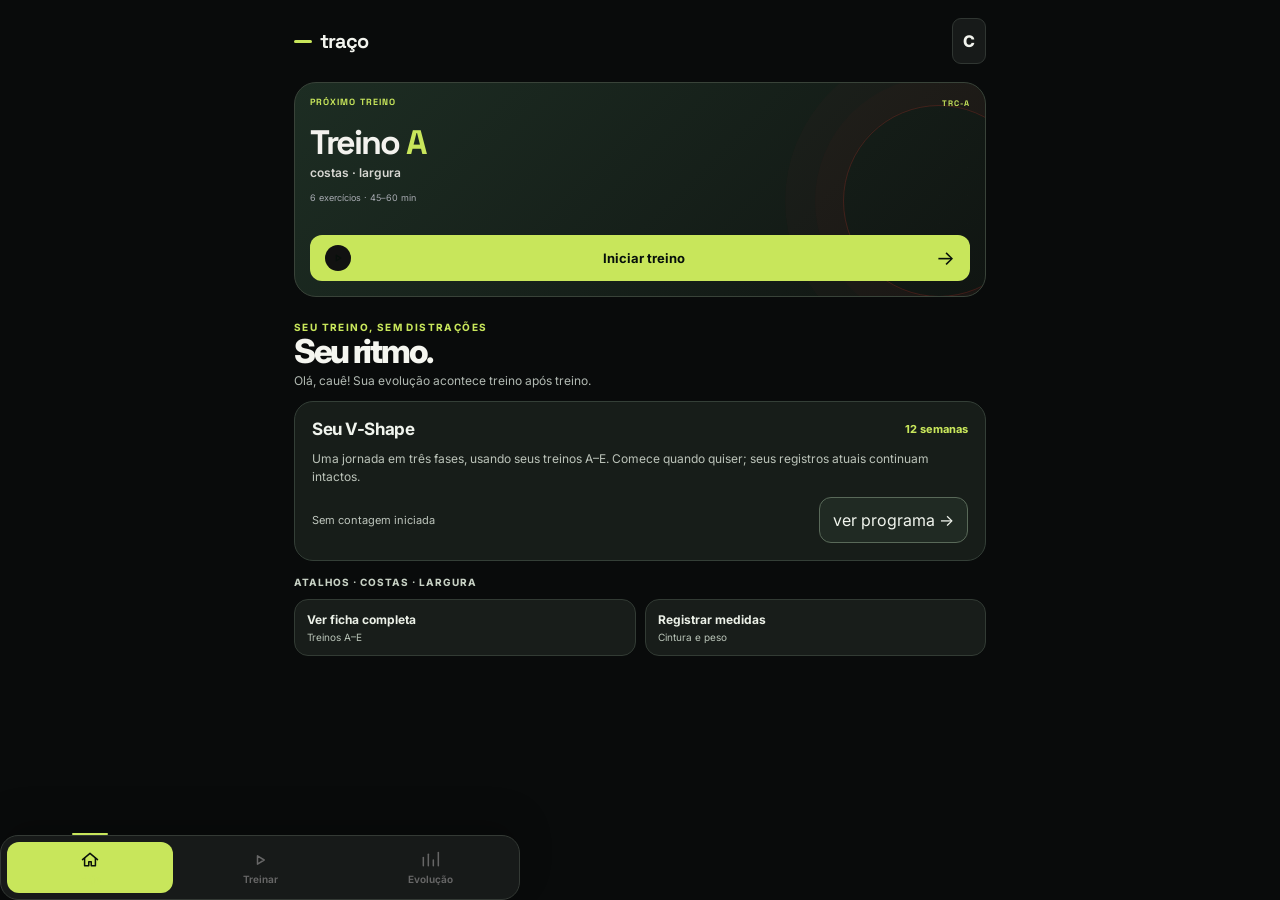
==== index.html @ c8e9f22f "feat: iPhone home screen uses freshly versioned v3 touch icon" ====
<!doctype html>
<html lang="pt-BR">
<head>
  <meta charset="UTF-8" />
  <meta name="viewport" content="width=device-width, initial-scale=1, viewport-fit=cover" />
  <meta name="theme-color" content="#090909" />
  <meta name="color-scheme" content="light dark" />
  <meta name="application-name" content="Traço" />
  <meta name="description" content="Traço — treino, progressão, constância e evolução corporal." />
  <meta name="apple-mobile-web-app-capable" content="yes" />
  <meta name="apple-mobile-web-app-status-bar-style" content="black-translucent" />
  <meta name="apple-mobile-web-app-title" content="Traço" />
  <meta http-equiv="Cache-Control" content="no-cache, no-store, must-revalidate" />
  <meta http-equiv="Pragma" content="no-cache" />
  <meta http-equiv="Expires" content="0" />
  <script>
    (()=>{try{
      const perfKey='traco_performance_console_v1';
      let theme=localStorage.getItem('traco_theme');
      if(!localStorage.getItem(perfKey)){
        theme='dark';
        localStorage.setItem('traco_theme','dark');
        localStorage.setItem(perfKey,'1');
      }
      theme=theme==='light'?'light':'dark';
      document.documentElement.dataset.theme=theme;
      document.documentElement.dataset.design='performance';
      document.documentElement.style.colorScheme=theme;
      const color=document.querySelector('meta[name="theme-color"]');
      if(color)color.content=theme==='dark'?'#090909':'#F6F5F0';
      const status=document.querySelector('meta[name="apple-mobile-web-app-status-bar-style"]');
      if(status)status.content=theme==='dark'?'black-translucent':'default';
    }catch{}})();
  </script>
  <link rel="manifest" href="./manifest.json?v=378" />
  <link rel="icon" href="./assets/icon.svg?v=378" type="image/svg+xml" />
  <link rel="apple-touch-icon" sizes="180x180" href="./assets/traco-icon-180-v3.png?v=378" />
  <title>Traço</title>
  <link rel="stylesheet" href="./styles.css?v=378" />
  <link rel="stylesheet" href="./exercise-guides.css?v=378" />
  <link rel="stylesheet" href="./exercise-guides-v4.css?v=378" />
  <link rel="stylesheet" href="./exercise-videos.css?v=378" />
  <link rel="stylesheet" href="./v60-personal-progress.css?v=378" />
  <link rel="stylesheet" href="./v60-aesthetic-core.css?v=378" />
  <link rel="stylesheet" href="./v60-smart-sequence.css?v=378" />
  <link rel="stylesheet" href="./traco-brand.css?v=378" />
  <link rel="stylesheet" href="./traco-theme.css?v=378" />
  <link rel="stylesheet" href="./traco-performance.css?v=378" />
  <link rel="stylesheet" href="./traco-gym-ux.css?v=378" />
  <link rel="stylesheet" href="./traco-coach.css?v=378" />
  <link rel="stylesheet" href="./traco-body-coach.css?v=378" />
  <link rel="stylesheet" href="./traco-lab.css?v=378" />
  <link rel="stylesheet" href="./traco-evolution.css?v=378" />
  <link rel="stylesheet" href="./traco-rest-background.css?v=378" />
  <link rel="stylesheet" href="./traco-runtime.css?v=378" />
  <link rel="stylesheet" href="./traco-ux-polish.css?v=378" />
  <link rel="stylesheet" href="./traco-menu-planner.css?v=378" />
  <link rel="stylesheet" href="./traco-final-ui.css?v=378" />
  <link rel="stylesheet" href="./traco-simple.css?v=378" />
</head>
<body>
  <div id="app"></div>
  <div id="toast" class="toast" aria-live="polite"></div>
  <script src="./traco-backup-guard.js?v=378" defer></script>
  <script src="./app.js?v=378" defer></script>
  <script src="./exercise-guides.js?v=378" defer></script>
  <script src="./exercise-guides-v4.js?v=378" defer></script>
  <script src="./v60-personal-progress.js?v=378" defer></script>
  <script src="./v60-aesthetic-core.js?v=378" defer></script>
  <script src="./v60-smart-sequence.js?v=378" defer></script>
  <script src="./exercise-videos.js?v=378" defer></script>
  <script src="./traco-brand.js?v=378" defer></script>
  <script src="./traco-performance.js?v=378" defer></script>
  <script src="./traco-gym-ux.js?v=378" defer></script>
  <script src="./eu-bridge.js?v=378" defer></script>
  <script src="./traco-coach.js?v=378" defer></script>
  <script src="./traco-body-coach.js?v=378" defer></script>
  <script src="./traco-phase-progress.js?v=378" defer></script>
  <script src="./traco-lab.js?v=378" defer></script>
  <script src="./traco-evolution.js?v=378" defer></script>
  <script src="./traco-rest-background.js?v=378" defer></script>
  <script src="./traco-runtime.js?v=378" defer></script>
  <script src="./traco-ux-polish.js?v=378" defer></script>
  <script src="./traco-menu-planner.js?v=378" defer></script>
  <script src="./traco-final-ui.js?v=378" defer></script>
  <script src="./traco-simple.js?v=378" defer></script>
</body>
</html>
---- styles.css ----
@import url('https://fonts.googleapis.com/css2?family=DM+Serif+Display:ital@0;1&family=Inter:wght@400;500;600;700;800;900&display=swap');

:root{
  --bg-app:#FAFAFA;
  --surface:#FAFAFA;
  --surface-soft:#F4F4EF;
  --text:#111111;
  --muted:#7A7A7A;
  --lime:#C4D82E;
  --lime-soft:#EEF4BB;
  --blue:#2138B0;
  --orange:#E8492A;
  --line:#E6E6E1;
  --radius-xl:30px;
  --radius-lg:24px;
  --radius-md:16px;
  --radius-pill:999px;
  --nav-height:84px;
  --page-max:680px;
  --side:22px;
  --shadow-soft:0 12px 30px rgba(17,17,17,.08);
}

*{box-sizing:border-box;-webkit-tap-highlight-color:transparent}
html,body,#app{margin:0;min-height:100%;background:var(--bg-app);color:var(--text);font-family:Inter,-apple-system,BlinkMacSystemFont,"Segoe UI",sans-serif;scrollbar-width:none}
html::-webkit-scrollbar,body::-webkit-scrollbar,*::-webkit-scrollbar{width:0;height:0;display:none}
html{background:#FAFAFA}
body{min-height:100vh;min-height:100dvh;overflow-x:hidden;overscroll-behavior-y:none}
button,input,select{font:inherit}
button{cursor:pointer}
svg{display:block;width:1.25em;height:1.25em}

.app-shell{width:100%;min-height:100vh;min-height:100dvh;background:var(--surface);padding:0;margin:0}
.main-card{width:100%;max-width:var(--page-max);min-height:100vh;min-height:100dvh;margin:0 auto;background:var(--surface);border-radius:0;padding:calc(24px + env(safe-area-inset-top)) var(--side) calc(var(--nav-height) + 34px + env(safe-area-inset-bottom));box-shadow:none;overflow:visible;animation:screenIn .18s ease both}
.home-card,.settings-page,.history-page,.progress-page,.body-page,.workouts-page{padding-top:calc(26px + env(safe-area-inset-top))}
.session-page{padding-top:calc(18px + env(safe-area-inset-top));padding-bottom:calc(28px + env(safe-area-inset-bottom))}

.home-head{display:flex;align-items:center;justify-content:space-between;gap:12px}
.streak-pill{display:inline-flex;align-items:center;gap:7px;background:var(--lime);padding:11px 15px;border-radius:var(--radius-pill);font-size:15px;line-height:1;color:#111;box-shadow:0 0 0 1px rgba(17,17,17,.02)}
.streak-pill svg{width:18px;height:18px}.small-pill{font-size:12px;padding:9px 12px}
.profile-btn,.plain-icon{width:42px;height:42px;border:0;background:transparent;color:var(--text);display:grid;place-items:center;padding:0;border-radius:50%;transition:background .16s ease,transform .12s ease}
.profile-btn:active,.plain-icon:active{background:#F0F0EA;transform:scale(.96)}
.profile-btn svg{width:28px;height:28px}.plain-icon svg{width:24px;height:24px}
.weekday{margin-top:34px;font-size:12px;font-weight:800;letter-spacing:.075em;color:#969696}
.editorial-title{font-family:"DM Serif Display",Georgia,serif;font-size:clamp(43px,11vw,60px);font-weight:400;line-height:.93;letter-spacing:-.038em;margin:8px 0 28px;max-width:430px;text-wrap:balance}

.today-card{width:100%;border:0;text-align:left;display:flex;align-items:center;justify-content:space-between;gap:16px;background:var(--blue);color:#fff;border-radius:28px;padding:26px;min-height:184px;transition:transform .14s ease,filter .14s ease}
.today-card:active{transform:scale(.992);filter:brightness(.98)}
.today-card>div{display:flex;flex-direction:column;align-items:flex-start}
.card-kicker{font-size:12px;font-weight:900;text-transform:uppercase;color:var(--lime);letter-spacing:.035em;margin-bottom:31px}
.today-card strong{font-size:21px;margin-bottom:7px}.today-card small{font-size:14px;color:#D6DBFF}
.play-dot{width:78px;height:78px;flex:0 0 78px;border-radius:50%;background:var(--lime);color:#111;display:grid;place-items:center;transition:transform .14s ease}
.today-card:active .play-dot{transform:scale(.96)}.play-dot svg{width:36px;height:36px;stroke-width:2.2}

.resume-card{margin-bottom:14px;border-radius:20px;background:#111;color:#fff;padding:17px 18px;display:flex;align-items:center;justify-content:space-between;gap:12px}
.resume-card>div{min-width:0}.resume-card span,.resume-card small{display:block;color:#AAA;font-size:10px}.resume-card strong{display:block;font-size:13px;margin:4px 0;white-space:nowrap;overflow:hidden;text-overflow:ellipsis}.resume-card button{border:0;background:var(--lime);color:#111;border-radius:999px;padding:10px 14px;font-weight:800;font-size:11px}

.kpi-grid{display:grid;grid-template-columns:1fr 1fr;gap:14px;margin-top:14px}.kpi-card{min-height:126px;border-radius:24px;padding:21px;display:flex;flex-direction:column;justify-content:center;align-items:flex-start;transition:transform .14s ease}.kpi-card:active{transform:scale(.99)}
.kpi-card span{font-size:13px;opacity:.72}.kpi-card strong{font-size:26px;line-height:1.05;margin:9px 0 4px;max-width:100%;overflow:hidden;text-overflow:ellipsis}.kpi-card small{font-size:11px;opacity:.72}
.kpi-black{background:#111;color:#fff}.kpi-orange{background:var(--orange);color:#fff}.kpi-record-empty{background:var(--lime-soft);color:#111}.kpi-record-empty strong{font-size:24px}.kpi-record-empty span,.kpi-record-empty small{color:#515529;opacity:1}

.week-strip{display:grid;grid-template-columns:repeat(5,1fr);gap:8px;margin:20px 0 7px}.week-chip{border:1px solid var(--line);background:#fff;border-radius:16px;padding:11px 4px;display:grid;place-items:center;gap:3px;color:#999;min-height:61px;transition:background .14s ease,transform .12s ease}.week-chip:active{transform:scale(.97)}.week-chip b{font-size:11px;text-transform:lowercase}.week-chip span{font-size:15px}.week-chip.done{background:var(--lime-soft);border-color:#DFE89C;color:#111}.week-chip.today{outline:2px solid var(--lime);outline-offset:1px}.week-link{margin:1px 0 0}
.cta-lime{width:100%;border:0;background:var(--lime);color:#111;border-radius:var(--radius-pill);padding:18px 22px;font-weight:900;font-size:16px;transition:transform .12s ease,filter .12s ease}.cta-lime:active{transform:scale(.985);filter:brightness(.98)}
.text-link{border:0;background:transparent;color:#777;font-size:12px;padding:12px 4px;text-decoration:underline;text-underline-offset:3px}

.bottom-nav{position:fixed;left:0;right:0;bottom:0;z-index:100;width:100%;transform:none;display:grid;grid-template-columns:repeat(5,1fr);padding:12px max(16px,calc((100vw - var(--page-max))/2 + 18px)) calc(10px + env(safe-area-inset-bottom));border-top:1px solid rgba(17,17,17,.08);background:rgba(250,250,250,.95);-webkit-backdrop-filter:blur(22px);backdrop-filter:blur(22px);box-shadow:0 -10px 28px rgba(17,17,17,.06)}
.nav-btn{position:relative;border:0;background:transparent;color:#B8B8B8;display:grid;place-items:center;gap:5px;padding:5px 2px 2px;font-size:9px;min-width:0;transition:color .16s ease,transform .12s ease}.nav-btn:active{transform:scale(.94)}.nav-btn .ico{display:grid;place-items:center}.nav-btn svg{width:23px;height:23px}.nav-btn.active{color:var(--lime)}.nav-btn.active:before{content:"";position:absolute;top:-10px;width:28px;height:3px;border-radius:999px;background:var(--lime)}.nav-btn.active span:last-child{color:#4E4E4E;font-weight:800}

.page-head{display:flex;align-items:flex-start;justify-content:space-between;gap:12px;margin-bottom:26px}.page-kicker{font-size:11px;font-weight:900;text-transform:uppercase;letter-spacing:.09em;color:#8F8F8F}.page-head h2{font-family:"DM Serif Display",Georgia,serif;font-size:46px;font-weight:400;line-height:.94;letter-spacing:-.03em;margin:5px 0 0}.page-count,.level-chip{display:inline-flex;align-items:center;justify-content:center;border-radius:999px;padding:10px 14px;background:var(--lime);font-weight:900;font-size:12px;white-space:nowrap;margin-top:8px}.settings-head h2{font-size:38px}.settings-head{margin-bottom:20px}

.workout-stack{display:grid;gap:10px}.workout-select{border:0;background:#fff;border-radius:18px;padding:16px;display:grid;grid-template-columns:46px 1fr auto;gap:12px;align-items:center;text-align:left;box-shadow:0 0 0 1px var(--line);transition:transform .12s ease,background .16s ease}.workout-select:active{transform:scale(.99)}.workout-select.active{background:#111;color:#fff;box-shadow:none}.workout-num{font-family:"DM Serif Display",Georgia,serif;font-size:27px;color:var(--blue)}.workout-select.active .workout-num{color:var(--lime)}.workout-select b{display:block;font-size:14px}.workout-select small{display:block;font-size:11px;color:#999;margin-top:4px}.arrow{font-size:20px}.selected-block{margin-top:22px}.selected-blue{background:var(--blue);color:#fff;border-radius:32px 18px 32px 18px;padding:24px}.selected-blue span{font-size:10px;text-transform:uppercase;color:var(--lime);font-weight:900}.selected-blue h3{font-family:"DM Serif Display",Georgia,serif;font-weight:400;font-size:32px;line-height:1;margin:7px 0}.selected-blue p{margin:0;color:#D6DBFF;font-size:12px}.exercise-preview{padding:11px 0}.preview-row{display:grid;grid-template-columns:38px 1fr;gap:10px;padding:12px 3px;border-bottom:1px solid var(--line)}.preview-row>span{width:36px;height:36px;border-radius:11px;background:#F0F0EB;display:grid;place-items:center}.preview-row b{display:block;font-size:13px}.preview-row small{display:block;font-size:10px;color:#888;margin-top:3px}

.session-topbar{display:grid;grid-template-columns:44px 1fr 44px;align-items:center;margin-bottom:12px}.session-topbar>span{text-align:center;color:#999;font-size:13px;font-weight:700}.session-progress{height:5px;background:#E9E9E3;border-radius:999px;overflow:hidden;margin-bottom:24px}.session-progress span{display:block;height:100%;background:var(--lime);border-radius:inherit;transition:width .25s ease}.exercise-hero{background:var(--blue);color:#fff;border-radius:28px;padding:22px;display:grid;grid-template-columns:58px 1fr;grid-template-rows:auto auto;column-gap:14px;align-items:center}.exercise-badge{grid-row:1/3;width:58px;height:58px;border-radius:16px;background:var(--lime);color:#111;display:grid;place-items:center;font-size:25px}.exercise-hero h1{font-family:"DM Serif Display",Georgia,serif;font-size:32px;line-height:1;margin:0;font-weight:400}.exercise-hero small{font-size:11px;color:#CFD6FF;margin-top:5px}.series-label{margin:28px 2px 11px;font-size:12px;font-weight:900;text-transform:uppercase;color:#777;letter-spacing:.05em}.input-grid{display:grid;grid-template-columns:1fr 1fr;gap:14px}.input-grid label{background:#111;border-radius:21px;padding:17px 10px 13px;text-align:center}.input-grid label span{display:block;color:#808080;font-size:11px}.input-grid input{width:100%;border:0;outline:0;background:transparent;color:#fff;text-align:center;font-size:43px;font-weight:800;padding:8px 0 2px;font-variant-numeric:tabular-nums}.input-grid input::placeholder{color:#4F4F4F}.session-cta{margin-top:17px}.record-strip{margin-top:18px;background:var(--orange);color:#fff;border-radius:17px;padding:15px 16px;display:flex;align-items:center;gap:10px;font-size:12px}.record-strip svg{width:20px;height:20px;flex:0 0 auto}.record-strip b{font-weight:800}.set-dots{display:flex;justify-content:center;gap:9px;margin-top:21px}.set-dots span{width:30px;height:30px;border-radius:50%;display:grid;place-items:center;border:1px solid #DDD;color:#AAA;font-size:11px;transition:transform .15s ease,background .15s ease}.set-dots .done{background:#111;color:#fff;border-color:#111}.set-dots .current{outline:3px solid rgba(196,216,46,.45)}.session-footer{display:flex;align-items:center;justify-content:space-between;margin-top:16px;color:#999;font-size:11px}.session-footer .text-link{margin-left:auto}

.rest-overlay{position:fixed;inset:0;z-index:140;background:rgba(17,17,17,.86);-webkit-backdrop-filter:blur(7px);backdrop-filter:blur(7px);display:grid;place-items:center;padding:24px;animation:fadeIn .16s ease}.rest-inner{width:min(420px,100%);text-align:center;color:#fff}.rest-inner>span{display:block;color:var(--lime);font-size:14px;font-weight:900;letter-spacing:.13em;margin-bottom:15px}.rest-inner strong{display:block;font-family:"DM Serif Display",Georgia,serif;font-size:100px;font-weight:400;line-height:1;font-variant-numeric:tabular-nums}.rest-inner p{color:#B9B9B9;margin:12px 0 0;font-size:12px}.rest-inner button{margin-top:25px;border:2px solid var(--lime);color:var(--lime);background:transparent;border-radius:999px;padding:13px 29px;font-size:16px;font-weight:700}

.finish-shell{min-height:100vh;min-height:100dvh;background:var(--surface);display:flex;align-items:flex-start;justify-content:center;padding:calc(34px + env(safe-area-inset-top)) var(--side) calc(28px + env(safe-area-inset-bottom))}.finish-card{position:relative;width:min(var(--page-max),100%);background:var(--surface);border-radius:0;padding:28px 0 0;box-shadow:none;text-align:center}.finish-close{position:absolute;right:0;top:8px;border:0;background:transparent;width:42px;height:42px;display:grid;place-items:center;border-radius:50%}.finish-close:active{background:#F0F0EA}.finish-close svg{width:26px;height:26px}.finish-check{width:94px;height:94px;border-radius:50%;margin:22px auto 25px;background:var(--lime);display:grid;place-items:center}.finish-check svg{width:44px;height:44px}.finish-card h1{font-family:"DM Serif Display",Georgia,serif;font-size:46px;font-weight:400;line-height:1;margin:0}.finish-card>p{color:#999;margin:11px 0 28px;font-size:18px}.finish-stats{display:grid;grid-template-columns:1fr 1fr;gap:14px}.finish-stats>div{background:var(--blue);color:#fff;border-radius:24px;padding:23px 12px}.finish-stats span{font-size:13px;color:#D7DDFF}.finish-stats strong{display:block;font-size:34px;margin-top:8px}.finish-pr{margin-top:14px;background:var(--orange);color:#fff;border-radius:24px;padding:19px 20px;display:flex;align-items:center;gap:14px;text-align:left}.finish-pr svg{width:28px;height:28px}.finish-pr b,.finish-pr span{display:block}.finish-pr b{font-size:15px}.finish-pr span{font-size:12px;margin-top:3px}.finish-note{margin-top:14px;background:#F1F1ED;color:#666;border-radius:20px;padding:16px;font-size:12px}.finish-streak{margin:14px 0 24px;background:#111;color:#fff;border-radius:24px;padding:19px 20px;display:grid;grid-template-columns:auto 1fr auto;align-items:center;gap:12px;text-align:left}.finish-streak svg{color:var(--lime);width:24px;height:24px}.finish-streak span{font-size:15px}.finish-streak b{color:var(--lime);font-size:18px}

.history-head{margin-bottom:22px}.history-summary{display:grid;grid-template-columns:1fr 1fr;gap:12px;margin-bottom:18px}.history-summary>div{background:#111;color:#fff;border-radius:22px;padding:19px}.history-summary span{display:block;color:#AAA;font-size:11px}.history-summary b{display:block;font-size:27px;margin-top:8px}.history-list{display:grid;gap:10px}.history-card{display:grid;grid-template-columns:50px 1fr auto;align-items:center;gap:12px;background:#fff;border:1px solid var(--line);border-radius:19px;padding:14px;transition:transform .12s ease}.history-card:active{transform:scale(.995)}.history-date{width:50px;height:50px;border-radius:15px;background:#111;color:#fff;display:grid;place-items:center;align-content:center}.history-date b{font-size:18px}.history-date span{font-size:9px;color:#AAA}.history-card h3{margin:0;font-size:13px}.history-card p{margin:4px 0 0;font-size:10px;color:#888}.history-check{width:31px;height:31px;border-radius:50%;background:var(--lime);display:grid;place-items:center;font-weight:900}.empty-story{min-height:420px;background:linear-gradient(180deg,#F6F6F1 0%,#FAFAFA 100%);border:0;border-radius:30px;padding:48px 28px 36px;display:flex;flex-direction:column;align-items:flex-start;justify-content:center}.empty-story>span{width:58px;height:58px;border-radius:50%;background:var(--lime);display:grid;place-items:center;margin-bottom:30px}.empty-story>span svg{width:27px;height:27px}.empty-story h3{font-family:"DM Serif Display",Georgia,serif;font-size:40px;line-height:.98;font-weight:400;margin:0 0 18px;max-width:360px}.empty-story p{color:#8B8B8B;font-size:14px;line-height:1.45;margin:0 0 28px;max-width:360px}.empty-story .cta-lime{width:auto;padding-left:26px;padding-right:26px}

.xp-band{background:#111;color:#fff;border-radius:24px;padding:20px 21px;margin-bottom:18px}.xp-band>div:first-child{display:flex;justify-content:space-between;align-items:center;gap:10px}.xp-band>div:first-child span{color:var(--lime);font-size:12px;font-weight:900;text-transform:uppercase}.xp-band>div:first-child b{font-size:15px}.xp-band small{display:block;color:#929292;font-size:10px;margin:12px 0}.xp-track{height:9px;border-radius:999px;background:#3A3A3A;overflow:hidden}.xp-track i{display:block;height:100%;background:var(--lime);border-radius:inherit;transition:width .4s ease}.select-wrap{background:#fff;border:1px solid var(--line);border-radius:18px;padding:13px 15px;margin-bottom:16px}.select-wrap label{display:block;color:#888;font-size:10px;margin-bottom:4px}.select-wrap select{width:100%;border:0;background:transparent;outline:0;color:#111;font-weight:800}.progress-blue{background:var(--blue);border-radius:34px 18px 34px 18px;padding:24px;color:#fff}.progress-copy span{font-size:11px;color:#CBD3FF}.progress-copy strong{display:block;font-size:44px;margin-top:6px}.progress-copy small{display:block;font-size:11px;color:var(--lime);margin-top:4px}.mini-chart{height:188px;margin-top:25px;display:flex;align-items:end;gap:8px}.mini-chart i{flex:1;background:var(--lime);border-radius:8px 8px 2px 2px;position:relative;min-width:10px;transition:height .3s ease}.mini-chart i span{position:absolute;top:-18px;left:50%;transform:translateX(-50%);font-size:9px;font-style:normal;color:#fff}.empty-chart{width:100%;height:100%;border:1px dashed rgba(255,255,255,.36);border-radius:22px;display:flex;flex-direction:column;align-items:center;justify-content:center;text-align:center;padding:22px;color:#D7DCFF}.empty-chart b{font-family:"DM Serif Display",Georgia,serif;font-size:64px;font-weight:400;line-height:1}.empty-chart span{font-size:12px;line-height:1.4;max-width:250px;margin-top:12px}.xp-grid{display:grid;grid-template-columns:1fr 1fr;gap:14px;margin-top:14px}.xp-grid>div{background:#111;color:#fff;border-radius:24px;padding:21px}.xp-grid span{display:block;color:#A6A6A6;font-size:11px}.xp-grid b{display:block;font-size:25px;margin-top:8px}

.body-blue{background:var(--blue);color:#fff;border-radius:18px 34px 18px 34px;padding:24px;margin-bottom:22px}.body-blue-title{display:flex;align-items:center;justify-content:space-between;gap:12px}.body-blue-title>span{font-size:12px;text-transform:uppercase;color:var(--lime);font-weight:900}.body-blue-title small{font-size:10px;color:#CDD4FF}.body-stats{display:grid;grid-template-columns:1fr 1fr;gap:12px;margin-top:20px}.body-stats>div{position:relative;background:rgba(255,255,255,.12);border-radius:22px;padding:18px;min-height:118px}.measure-value{display:flex;align-items:baseline;gap:5px}.measure-value b{font-size:34px}.measure-value small{color:#D8DEFF;font-size:12px}.body-stats p{color:#D8DEFF;font-size:11px;margin:12px 0 0}.measure-delta{display:inline-block;margin-top:7px;color:var(--lime);font-size:9px;font-style:normal;font-weight:800}.body-empty-copy{color:#D8DEFF;font-size:12px;line-height:1.4;margin:20px 0 0}.form-card{border-radius:24px;padding:22px;margin-top:18px}.form-card.light{background:var(--surface-soft);border:0}.form-card h3{font-family:"DM Serif Display",Georgia,serif;font-size:32px;font-weight:400;margin:0 0 22px}.form-grid{display:grid;grid-template-columns:1fr 1fr;gap:14px}.form-grid label,.form-card>label{font-size:11px;color:#777}.form-grid input,.form-card input{width:100%;margin-top:7px;border:1px solid #DADAD4;background:#fff;border-radius:17px;min-height:52px;padding:0 14px;color:#111;outline:none}.form-grid input:focus,.form-card input:focus{border-color:var(--lime);box-shadow:0 0 0 3px rgba(196,216,46,.18)}.unit-input{position:relative}.unit-input input{padding-right:40px}.unit-input span{position:absolute;right:14px;bottom:17px;color:#A0A0A0;font-size:11px}.measure-form .cta-lime{margin-top:18px}.measure-history{margin-top:18px;border-top:1px solid var(--line)}.measure-history>div{padding:13px 2px;border-bottom:1px solid var(--line);display:flex;justify-content:space-between;gap:12px}.measure-history b{font-size:11px}.measure-history span{font-size:10px;color:#888;text-align:right}

.settings-intro{background:var(--lime-soft);border-radius:22px;padding:19px 20px;margin-bottom:22px}.settings-intro b{display:block;font-size:15px}.settings-intro span{display:block;color:#666B36;font-size:11px;margin-top:6px}.compact-card{padding:22px;margin-top:16px}.settings-row{width:100%;border:0;background:transparent;border-bottom:1px solid #DCDCD6;padding:16px 0;display:flex;align-items:center;justify-content:space-between;text-align:left;font-weight:800;font-size:13px;color:#111}.settings-row:last-child{border-bottom:0}.settings-row span{font-size:20px}.settings-row.danger{color:#B63325}.compact-card .unit-input{margin-top:7px}

.toast{position:fixed;left:50%;bottom:calc(var(--nav-height) + 18px + env(safe-area-inset-bottom));z-index:200;transform:translate(-50%,18px);opacity:0;pointer-events:none;background:#111;color:#fff;border-radius:999px;padding:11px 16px;font-size:11px;font-weight:700;box-shadow:0 12px 30px rgba(0,0,0,.18);transition:opacity .18s ease,transform .18s ease}.toast.show{opacity:1;transform:translate(-50%,0)}

@keyframes screenIn{from{opacity:.86;transform:translateY(4px)}to{opacity:1;transform:none}}
@keyframes fadeIn{from{opacity:0}to{opacity:1}}

@media (max-width:380px){:root{--side:18px}.editorial-title{font-size:42px}.page-head h2{font-size:42px}.today-card{padding:22px;min-height:170px}.play-dot{width:68px;height:68px;flex-basis:68px}.kpi-card{padding:18px}.bottom-nav{padding-left:10px;padding-right:10px}.nav-btn{font-size:8.5px}.body-stats{gap:9px}.body-stats>div{padding:15px}.form-grid{gap:10px}}
@media (min-width:720px){.main-card{padding-left:28px;padding-right:28px}.bottom-nav{padding-left:max(28px,calc((100vw - var(--page-max))/2 + 28px));padding-right:max(28px,calc((100vw - var(--page-max))/2 + 28px))}}
@media (prefers-reduced-motion:reduce){*,*:before,*:after{animation:none!important;transition:none!important;scroll-behavior:auto!important}}

/* v327 rest controls */
.rest-inner p b{color:#fff}.rest-actions{display:grid;grid-template-columns:1fr 1fr;gap:10px;margin-top:20px}.rest-actions button{margin:0;background:#fff;color:#111;border:0;min-height:48px;padding:10px 16px;font-weight:800}.rest-inner>#skipRest{margin-top:12px;min-height:48px;width:100%}

.settings-backup-note{display:block;padding:7px 14px 12px;font-size:11px;line-height:1.65;opacity:.78}
---- exercise-guides.css ----
.exercise-guide-preview{width:100%;display:block;border:0;background:#111;border-radius:24px;padding:0;margin:14px 0 0;overflow:hidden;text-align:left;color:#fff;box-shadow:0 12px 26px rgba(17,17,17,.10);transition:transform .14s ease}
.exercise-guide-preview:active{transform:scale(.993)}
.exercise-guide-preview>img{display:block;width:100%;aspect-ratio:2/1;object-fit:cover;background:var(--blue)}
.exercise-guide-caption{display:flex;align-items:center;justify-content:space-between;gap:16px;padding:14px 16px 15px;background:#111}
.exercise-guide-caption>span{min-width:0}.exercise-guide-caption b{display:block;font-size:14px}.exercise-guide-caption small{display:block;margin-top:4px;color:#A8A8A8;font-size:10px;white-space:nowrap;overflow:hidden;text-overflow:ellipsis}
.exercise-guide-caption i{width:34px;height:34px;display:grid;place-items:center;flex:0 0 34px;border-radius:50%;background:var(--lime);color:#111;font-size:16px;font-style:normal;font-weight:900}
.v60-guide-open{overflow:hidden}
.v60-guide-backdrop{position:fixed;inset:0;z-index:180;background:rgba(17,17,17,.58);-webkit-backdrop-filter:blur(4px);backdrop-filter:blur(4px);animation:v60GuideFade .16s ease both}
.v60-guide-sheet{position:fixed;left:0;right:0;bottom:0;z-index:181;width:100%;max-height:92dvh;background:#FAFAFA;border-radius:30px 30px 0 0;box-shadow:0 -24px 70px rgba(17,17,17,.24);overflow:auto;animation:v60GuideUp .22s cubic-bezier(.2,.75,.25,1) both;padding-bottom:env(safe-area-inset-bottom)}
.v60-guide-handle{position:sticky;top:0;z-index:2;width:42px;height:5px;border-radius:999px;background:#D4D4CE;margin:9px auto 0}
.v60-guide-close{position:absolute;right:max(18px,calc((100vw - var(--page-max))/2 + 18px));top:18px;width:40px;height:40px;border:0;border-radius:50%;background:#EFEFEA;color:#111;font-size:24px;line-height:1;display:grid;place-items:center}
.v60-guide-content{width:min(var(--page-max),100%);margin:0 auto;padding:18px var(--side) 26px}
.v60-guide-kicker{display:block;color:#7D7D7D;font-size:10px;font-weight:900;letter-spacing:.1em;text-transform:uppercase;margin-top:8px}
.v60-guide-content h2{font-family:"DM Serif Display",Georgia,serif;font-size:36px;font-weight:400;line-height:.98;letter-spacing:-.025em;margin:6px 48px 4px 0}
.v60-guide-equipment{margin:0 0 16px;color:#8A8A8A;font-size:12px}
.v60-guide-image{display:block;width:100%;border-radius:25px;background:var(--blue);box-shadow:var(--shadow-soft)}
.v60-guide-tags{display:flex;gap:7px;flex-wrap:wrap;margin:13px 0 0}.v60-guide-tags span{display:inline-flex;align-items:center;padding:8px 10px;border-radius:999px;background:#F0F0EA;color:#555;font-size:10px;font-weight:700}
.v60-guide-tips{margin-top:18px;background:#111;color:#fff;border-radius:22px;padding:18px}.v60-guide-tips h3{margin:0 0 11px;font-size:13px}.v60-guide-tips ol{margin:0;padding-left:20px}.v60-guide-tips li{padding-left:3px;margin:8px 0;color:#ECECEC;font-size:12px;line-height:1.4}
.v60-guide-error{margin-top:10px;background:var(--orange);color:#fff;border-radius:20px;padding:15px 17px}.v60-guide-error span{display:block;font-size:9px;font-weight:900;letter-spacing:.08em;text-transform:uppercase;opacity:.8}.v60-guide-error p{margin:5px 0 0;font-size:12px;line-height:1.4}
#v60GuideDone{margin-top:14px}
@keyframes v60GuideUp{from{transform:translateY(24px);opacity:0}to{transform:translateY(0);opacity:1}}
@keyframes v60GuideFade{from{opacity:0}to{opacity:1}}
@media(min-width:700px){.v60-guide-sheet{left:50%;right:auto;transform:translateX(-50%);width:min(720px,100%);border-radius:30px 30px 0 0}.v60-guide-close{right:18px}}
---- exercise-guides-v4.css ----
.v60-v4-motion-wrap{position:relative;display:block;width:100%;overflow:hidden;background:var(--blue);border-radius:25px}
.v60-v4-preview .v60-v4-motion-wrap{border-radius:24px 24px 0 0;aspect-ratio:2/1}
.v60-v4-motion-large{aspect-ratio:11/6;box-shadow:var(--shadow-soft)}
.v60-v4-motion-svg{display:block;width:100%;height:100%}
.v60-v4-equipment{opacity:.98}
.v60-v4-pose{transform-box:fill-box;transform-origin:center;will-change:opacity,transform;filter:drop-shadow(0 2px 2px rgba(0,0,0,.08))}
.v60-v4-pose-a{animation:v60V4PoseA 2.6s cubic-bezier(.55,0,.25,1) infinite}
.v60-v4-pose-b{animation:v60V4PoseB 2.6s cubic-bezier(.55,0,.25,1) infinite}
.v60-v4-arrow{animation:v60V4Arrow 1.3s ease-in-out infinite;transform-origin:center}
.v60-v4-loop-badge{position:absolute;left:12px;bottom:12px;display:inline-flex;align-items:center;gap:6px;background:rgba(17,17,17,.82);color:#fff;border-radius:999px;padding:7px 10px;font-size:9px;font-weight:850;letter-spacing:.02em;-webkit-backdrop-filter:blur(8px);backdrop-filter:blur(8px)}
.v60-v4-loop-badge i{width:6px;height:6px;border-radius:50%;background:var(--lime);box-shadow:0 0 0 0 rgba(196,216,46,.45);animation:v60V4Pulse 1.3s ease-out infinite}
.v60-v4-tech-note{margin:12px 2px 0;color:#5f6270;font-size:13px;font-weight:750;line-height:1.45}
.v60-v4-sheet .v60-guide-kicker{color:#6D6D6D}
.v60-v4-sheet .v60-guide-tags span:nth-child(2){background:#111;color:#fff}
.v60-v4-sheet .v60-guide-tags span:nth-child(3){background:var(--lime-soft);color:#3F4418}
@keyframes v60V4PoseA{0%,38%{opacity:1;transform:scale(1)}48%,90%{opacity:.08;transform:scale(.99)}100%{opacity:1;transform:scale(1)}}
@keyframes v60V4PoseB{0%,38%{opacity:.08;transform:scale(.99)}48%,90%{opacity:1;transform:scale(1)}100%{opacity:.08;transform:scale(.99)}}
@keyframes v60V4Arrow{0%,100%{opacity:.5;transform:translate3d(-4px,2px,0)}50%{opacity:1;transform:translate3d(4px,-2px,0)}}
@keyframes v60V4Pulse{0%{box-shadow:0 0 0 0 rgba(196,216,46,.6)}70%{box-shadow:0 0 0 7px rgba(196,216,46,0)}100%{box-shadow:0 0 0 0 rgba(196,216,46,0)}}
@media(max-width:430px){.v60-v4-motion-svg{min-height:0}.v60-v4-tech-note{font-size:12px}.v60-v4-loop-badge{font-size:8px;padding:6px 9px}}
@media(prefers-reduced-motion:reduce){.v60-v4-pose-a,.v60-v4-pose-b,.v60-v4-arrow,.v60-v4-loop-badge i{animation:none}.v60-v4-pose-a{opacity:.18}.v60-v4-pose-b{opacity:1}.v60-v4-loop-badge{display:none}}
---- exercise-videos.css ----
.v60-real-video-wrap{position:relative;width:100%;aspect-ratio:16/9;overflow:hidden;border-radius:24px;background:#111;isolation:isolate}
.v60-real-video-wrap.is-large{border-radius:26px;box-shadow:var(--shadow-soft)}
.v60-real-video{position:absolute;inset:0;width:100%;height:100%;object-fit:cover;background:#111;opacity:0;transition:opacity .22s ease;z-index:2}
.v60-real-video-wrap.is-ready .v60-real-video{opacity:1}
.v60-video-fallback{position:absolute;inset:0;z-index:1;background:var(--blue)}
.v60-video-fallback .v60-v4-motion-svg{width:100%;height:100%;display:block}
.v60-real-video-wrap.is-fallback .v60-real-video{display:none}
.v60-video-badge,.v60-video-source{position:absolute;z-index:3;background:rgba(17,17,17,.78);color:#fff;-webkit-backdrop-filter:blur(8px);backdrop-filter:blur(8px)}
.v60-video-badge{left:12px;bottom:12px;display:flex;align-items:center;gap:6px;border-radius:999px;padding:7px 10px;font-size:9px;font-weight:850;letter-spacing:.01em}
.v60-video-badge i{width:6px;height:6px;border-radius:50%;background:var(--lime);box-shadow:0 0 0 0 rgba(255,59,48,.55);animation:v60VideoPulse 1.4s ease-out infinite}
.v60-video-source{right:10px;top:10px;border-radius:999px;padding:5px 8px;font-size:8px;font-weight:750;opacity:.9}
.v60-video-preview .v60-real-video-wrap{border-radius:24px 24px 0 0;aspect-ratio:16/9}
.v60-video-preview{overflow:hidden}
.v60-video-sheet .v60-guide-kicker{color:#6D6D6D}
.v60-video-sheet .v60-real-video{object-fit:cover}
.v60-video-match-copy{margin:12px 2px 16px;color:#5f6270;font-size:12px;line-height:1.5;font-weight:650}
.v60-exact-reference{margin:18px 0 16px;border:1px solid rgba(17,17,17,.08);border-radius:22px;padding:12px;background:#f7f7f4}
.v60-exact-reference-head{display:flex;align-items:flex-end;justify-content:space-between;gap:14px;margin:0 2px 10px}
.v60-exact-reference-head span{font-size:12px;font-weight:900;color:#111;text-transform:uppercase;letter-spacing:.04em}
.v60-exact-reference-head small{font-size:9px;color:#777;font-weight:700;text-align:right}
.v60-exact-reference .v60-v4-motion-svg{display:block;width:100%;height:auto;border-radius:18px;overflow:hidden}
.v60-video-license-note{margin:14px 2px 20px;color:#888;font-size:9px;line-height:1.45}
@keyframes v60VideoPulse{0%{box-shadow:0 0 0 0 rgba(255,59,48,.6)}70%{box-shadow:0 0 0 7px rgba(255,59,48,0)}100%{box-shadow:0 0 0 0 rgba(255,59,48,0)}}
@media(max-width:430px){.v60-real-video-wrap{aspect-ratio:4/3}.v60-real-video-wrap.is-large{aspect-ratio:4/3}.v60-video-badge{font-size:8px;padding:6px 9px}.v60-video-source{font-size:7px}.v60-video-match-copy{font-size:11px}.v60-exact-reference{padding:9px;border-radius:18px}.v60-exact-reference-head{align-items:flex-start;flex-direction:column;gap:2px}.v60-exact-reference-head small{text-align:left}}
@media(prefers-reduced-motion:reduce){.v60-video-badge i{animation:none}.v60-real-video{transition:none}}

/* Traço Redline video polish */
.v60-video-badge i{background:#FF3B30}
.v60-video-preview{border-radius:12px}
.v60-real-video-wrap{border-radius:12px}
.v60-real-video-wrap.is-large{border-radius:14px}
.v60-video-badge{border-radius:8px}
.v60-video-badge.technical{background:rgba(17,17,17,.84)}
.v60-video-match-copy{color:var(--muted)}
html[data-theme="dark"] .v60-exact-reference{background:#121212;border-color:#2A2A2A}
html[data-theme="dark"] .v60-exact-reference-head span{color:#F3F2EE}
html[data-theme="dark"] .v60-exact-reference-head small{color:#888}


/* Traço 2.2 — embedded exact video library */
.v60-embed-wrap{
  position:relative;
  width:100%;
  aspect-ratio:16/9;
  overflow:hidden;
  border-radius:12px;
  background:#080808;
  border:1px solid #252525;
}
.v60-embed-wrap.is-large{border-radius:14px}
.v60-embed-wrap iframe{
  position:absolute;
  inset:0;
  width:100%;
  height:100%;
  border:0;
  background:#080808;
}
.v60-embed-wrap .v60-video-badge,
.v60-embed-wrap .v60-video-source{
  pointer-events:none;
}
.v60-video-preview{
  display:block;
  width:100%;
  padding:0;
  background:#0B0B0B;
  border:1px solid var(--line);
}
.v60-video-preview .exercise-guide-caption{
  width:100%;
  border:0;
  cursor:pointer;
}
.v60-video-meta{
  display:grid;
  grid-template-columns:1fr 1fr;
  gap:8px;
  margin:10px 0 14px;
}
.v60-video-meta>div{
  min-width:0;
  border:1px solid var(--line);
  border-radius:10px;
  padding:10px;
  background:var(--surface-soft);
}
.v60-video-meta span,
.v60-video-meta b{display:block}
.v60-video-meta span{
  color:var(--muted);
  font-size:7px;
  font-weight:800;
  letter-spacing:.1em;
  text-transform:uppercase;
}
.v60-video-meta b{
  margin-top:4px;
  color:var(--text);
  font-size:9px;
  line-height:1.35;
}
.v60-video-source-link{
  display:flex;
  align-items:center;
  justify-content:center;
  width:100%;
  min-height:42px;
  margin:0 0 9px;
  border:1px solid var(--line);
  border-radius:9px;
  color:var(--text);
  text-decoration:none;
  font-size:9px;
  font-weight:850;
}
.v60-video-source-link:active{background:var(--surface-soft)}
@media(max-width:430px){
  .v60-embed-wrap,
  .v60-embed-wrap.is-large{aspect-ratio:16/9}
  .v60-video-meta{grid-template-columns:1fr}
}


/* Traço 2.2.1 — offline execution fallback */
.traco-offline-pill{
  position:fixed;
  z-index:420;
  left:50%;
  top:calc(10px + env(safe-area-inset-top));
  transform:translateX(-50%);
  display:grid;
  grid-template-columns:8px auto;
  column-gap:7px;
  align-items:center;
  padding:8px 11px;
  border:1px solid #3A3A3A;
  border-radius:999px;
  background:rgba(10,10,10,.92);
  color:#F3F2EE;
  box-shadow:0 10px 28px rgba(0,0,0,.28);
  -webkit-backdrop-filter:blur(10px);
  backdrop-filter:blur(10px);
  pointer-events:none;
}
.traco-offline-pill i{
  width:7px;
  height:7px;
  border-radius:50%;
  background:#FF3B30;
}
.traco-offline-pill span{
  font-size:8px;
  font-weight:900;
  letter-spacing:.1em;
  text-transform:uppercase;
}
.traco-offline-pill small{
  grid-column:2;
  margin-top:1px;
  font-size:7px;
  color:#8D8D88;
}
.traco-offline-guide-note{
  display:grid;
  grid-template-columns:auto 1fr;
  gap:3px 9px;
  align-items:center;
  margin:0 0 10px;
  padding:10px 11px;
  border:1px solid #3A2321;
  border-radius:10px;
  background:#180C0B;
}
.traco-offline-guide-note:empty{display:none}
.traco-offline-guide-note span{
  grid-row:1/3;
  align-self:center;
  padding:6px 7px;
  border-radius:7px;
  background:#FF3B30;
  color:#090909;
  font-size:7px;
  font-weight:950;
  letter-spacing:.08em;
}
.traco-offline-guide-note b{
  font-size:9px;
  color:#F3F2EE;
}
.traco-offline-guide-note small{
  font-size:8px;
  color:#8A8A86;
  line-height:1.35;
}
.traco-is-offline .v60-video-preview iframe{display:none}
.traco-is-offline .v60-video-preview .v60-embed-wrap{display:none}
---- v60-personal-progress.css ----
.v60-personal-greeting{margin:20px 0 0;font-size:15px;color:#777}.v60-personal-greeting b{color:#111;font-weight:900}
.v60-goal-card{margin:12px 0 4px;background:#111;color:#fff;border-radius:22px;padding:16px 17px}.v60-goal-card>div:first-child{display:flex;align-items:center;justify-content:space-between;gap:12px}.v60-goal-card span,.v60-goal-card small{font-size:10px;color:#aaa}.v60-goal-card strong{font-size:14px}.v60-goal-track{height:7px;background:#2b2b2b;border-radius:999px;overflow:hidden;margin:12px 0 8px}.v60-goal-track i{display:block;height:100%;background:var(--lime);border-radius:inherit}.v60-goal-card small{display:block}
.v60-extras-card{margin:18px 0 0;background:#f3f3ee;border:1px solid var(--line);border-radius:20px;padding:15px}.v60-extras-card>div:first-child span{display:block;font-size:10px;text-transform:uppercase;letter-spacing:.08em;color:#8a8a8a;font-weight:900}.v60-extras-card>div:first-child b{display:block;font-size:12px;margin-top:5px;color:#333}.v60-extra-actions{display:grid;grid-template-columns:1fr 1fr;gap:8px;margin-top:12px}.v60-extra-actions button,.v60-clear-extras{border:0;border-radius:999px;padding:11px 12px;font-weight:850;font-size:11px}.v60-extra-actions button:first-child{background:#111;color:#fff}.v60-extra-actions button:last-child{background:var(--lime);color:#111}.v60-clear-extras{background:transparent;color:#777;text-decoration:underline;padding-left:0}
.v60-extra-modal{position:fixed;inset:0;z-index:220;background:rgba(17,17,17,.72);display:flex;align-items:flex-end;justify-content:center;-webkit-backdrop-filter:blur(8px);backdrop-filter:blur(8px)}.v60-extra-sheet{width:min(680px,100%);background:#fafafa;border-radius:28px 28px 0 0;padding:24px 20px calc(22px + env(safe-area-inset-bottom));box-shadow:0 -20px 40px rgba(0,0,0,.18)}.v60-modal-head>span{font-size:10px;text-transform:uppercase;letter-spacing:.09em;color:#8e8e8e;font-weight:900}.v60-modal-head h3{font-family:"DM Serif Display",Georgia,serif;font-size:32px;font-weight:400;margin:4px 0}.v60-modal-head p{margin:0 0 18px;color:#777;font-size:12px}.v60-modal-grid{display:grid;grid-template-columns:1fr 1fr;gap:10px}.v60-modal-grid label{background:#fff;border:1px solid var(--line);border-radius:16px;padding:12px;font-size:10px;color:#777}.v60-modal-grid .wide{grid-column:1/-1}.v60-modal-grid input,.v60-modal-grid select{display:block;width:100%;border:0;outline:0;background:transparent;color:#111;font-size:20px;font-weight:800;padding:8px 0 0}.v60-modal-grid select{font-size:15px}.v60-modal-actions{display:grid;grid-template-columns:1fr 1fr;gap:10px;margin-top:16px}.v60-modal-actions button{border:0;border-radius:999px;padding:15px;font-weight:900}.v60-modal-actions button:first-child{background:#ecece6;color:#555}.v60-modal-actions button:last-child{background:var(--lime);color:#111}
.v60-history-extra{color:#666}.v60-progress-plus{margin-top:22px;background:#fff;border:1px solid var(--line);border-radius:24px;padding:18px}.v60-progress-title{display:flex;justify-content:space-between;gap:12px;align-items:flex-start}.v60-progress-title span{font-size:10px;text-transform:uppercase;letter-spacing:.08em;color:#999;font-weight:900}.v60-progress-title h3{font-family:"DM Serif Display",Georgia,serif;font-size:25px;font-weight:400;margin:3px 0 0}.v60-progress-title>b{background:var(--lime);border-radius:999px;padding:9px 12px;font-size:12px}.v60-week-bars{height:132px;display:grid;grid-template-columns:repeat(8,1fr);align-items:end;gap:7px;margin-top:18px}.v60-week-bar{height:100%;display:grid;grid-template-rows:1fr auto auto;gap:4px;align-items:end;text-align:center}.v60-bar-stack{height:100%;background:#f0f0eb;border-radius:8px;display:flex;align-items:flex-end;overflow:hidden}.v60-bar-stack i{display:block;width:100%;background:var(--blue);border-radius:8px 8px 0 0;min-height:5px}.v60-week-bar b{font-size:10px}.v60-week-bar span{font-size:7px;color:#999;transform:rotate(-35deg);transform-origin:center;margin-top:3px}.v60-mini-kpis{display:grid;grid-template-columns:1fr 1fr;gap:10px;margin-top:18px}.v60-mini-kpis>div{background:#f4f4ef;border-radius:16px;padding:13px}.v60-mini-kpis span{display:block;font-size:9px;color:#888}.v60-mini-kpis b{display:block;font-size:18px;margin-top:4px}.v60-volume-block{margin-top:16px}.v60-volume-block>span{display:block;font-size:9px;color:#888;margin-bottom:7px}.v60-volume-bars{height:48px;display:grid;grid-template-columns:repeat(8,1fr);gap:6px;align-items:end}.v60-volume-bars i{display:block;background:var(--orange);border-radius:5px 5px 0 0;min-height:4px}.v60-profile-card{margin-top:14px}.v60-profile-card>label{display:block;margin-top:12px}.v60-profile-card>label>input{width:100%;margin-top:6px;border:1px solid var(--line);border-radius:14px;background:#fff;padding:13px;font-size:15px}.v60-profile-note{display:block;margin-top:12px;color:#999;line-height:1.45;font-size:10px}
@media(max-width:420px){.v60-extra-actions{grid-template-columns:1fr}.v60-week-bars{gap:4px}.v60-progress-plus{padding:15px}.v60-week-bar span{font-size:6px}}
---- v60-aesthetic-core.css ----
.v60-core-chip{grid-column:2;justify-self:start;margin-top:7px;display:inline-flex;align-items:center;border-radius:999px;background:var(--lime);color:#111;padding:5px 8px;font-size:8px;font-weight:950;letter-spacing:.08em}
.v60-core-program-note{margin:18px 0 4px;border-radius:20px;background:var(--lime-soft);padding:17px 18px;display:flex;flex-direction:column;gap:5px}
.v60-core-program-note b{font-size:13px}.v60-core-program-note span{font-size:11px;color:#64682e;line-height:1.4}
.v60-cardio-only .v60-extra-actions{grid-template-columns:1fr}
.v60-cardio-only .v60-extra-actions button{width:100%}
---- v60-smart-sequence.css ----
.v60-sequence-note{margin:0 0 16px;border-radius:20px;background:#111;color:#fff;padding:17px 18px;display:flex;align-items:center;justify-content:space-between;gap:14px}
.v60-sequence-note div{display:flex;flex-direction:column;gap:4px}.v60-sequence-note span{font-size:9px;text-transform:uppercase;letter-spacing:.09em;color:var(--lime);font-weight:900}.v60-sequence-note b{font-size:14px}.v60-sequence-note small{max-width:210px;text-align:right;color:#aaa;font-size:9px;line-height:1.35}
.v60-attendance-chip{cursor:default}
@media(max-width:430px){.v60-sequence-note{align-items:flex-start;flex-direction:column}.v60-sequence-note small{text-align:left;max-width:none}}

/* Build 284: status de treino responsivo */
.v60-sequence-note{display:grid!important;grid-template-columns:minmax(0,1fr);gap:10px!important;align-items:start!important}
.v60-sequence-note .v60-sequence-primary,.v60-sequence-note .v60-sequence-next{min-width:0;display:grid!important;gap:4px!important}
.v60-sequence-note b{font-size:15px!important;line-height:1.18!important;white-space:normal!important;overflow-wrap:anywhere}
.v60-sequence-note small{max-width:none!important;text-align:left!important;font-size:9px!important;line-height:1.35!important}
.v60-sequence-note.is-complete{border-color:rgba(196,216,46,.35)}
.v60-sequence-note.is-complete .v60-sequence-primary{padding-bottom:10px;border-bottom:1px solid rgba(255,255,255,.08)}
.v60-sequence-note.is-complete .v60-sequence-primary span{color:#c4d82e}
.v60-sequence-note .v60-sequence-next span{color:var(--perf-orange,#ff4f45)}
@media(min-width:620px){
  .v60-sequence-note.is-complete{grid-template-columns:minmax(0,1fr) minmax(0,1fr);gap:16px!important}
  .v60-sequence-note.is-complete .v60-sequence-primary{padding-bottom:0;padding-right:16px;border-bottom:0;border-right:1px solid rgba(255,255,255,.08)}
}

/* Build 286: status isolado, sem herança do card antigo */
.v60-workout-status{display:grid;gap:10px;margin:0 0 16px}
.v60-status-card{
  display:grid;gap:5px;padding:14px 15px;border:1px solid var(--line,#303036);
  border-radius:14px;background:#151515;color:#F7F7F2;min-width:0
}
.v60-status-card span{
  font-size:8px;font-weight:900;letter-spacing:.12em;text-transform:uppercase
}
.v60-status-card b{
  font-size:17px;line-height:1.2;white-space:normal;overflow-wrap:anywhere;word-break:normal
}
.v60-status-card small{
  font-size:8px;line-height:1.4;color:#999CA1;white-space:normal
}
.v60-status-done{border-color:rgba(196,216,46,.38);box-shadow:inset 3px 0 0 #c4d82e}
.v60-status-done span{color:#c4d82e}
.v60-status-next{border-color:rgba(255,79,69,.38);box-shadow:inset 3px 0 0 var(--perf-orange,#ff4f45)}
.v60-status-next span{color:var(--perf-orange,#ff4f45)}
@media(min-width:700px){
  .v60-workout-status:has(.v60-status-done){grid-template-columns:1fr 1fr}
}
html[data-theme="light"] .v60-status-card{background:#FCFBF8;color:#111113;border-color:#DAD7D0}
---- traco-brand.css ----
.traco-brandmark{display:flex;align-items:center;gap:8px;margin:2px 0 10px;font-size:18px;font-weight:950;letter-spacing:-.055em;color:#111}
.traco-brandmark::before{content:"";width:18px;height:18px;border-radius:6px;background:#B9FA22;box-shadow:inset 0 0 0 5px #111}
.traco-brandmark small{font-size:8px;font-weight:900;letter-spacing:.08em;text-transform:uppercase;color:#8b8b8b}
.traco-about-card{display:grid;grid-template-columns:54px 1fr;gap:13px;align-items:center;margin:14px 0;padding:14px;border-radius:20px;background:#111;color:#fff}
.traco-about-card img{width:54px;height:54px;border-radius:15px;display:block}
.traco-about-card span{display:block;color:#B9FA22;text-transform:uppercase;letter-spacing:.08em;font-size:8px;font-weight:900}
.traco-about-card b{display:block;font-size:17px;letter-spacing:-.03em;margin:2px 0}
.traco-about-card small{color:#aaa;line-height:1.35;font-size:9px}
---- traco-theme.css ----
/* Traço 1.1 — theme system + mobile body form fix */

/* Body / measurement layout fix */
.measure-form .form-grid{
  grid-template-columns:minmax(0,1fr) minmax(0,1fr);
  gap:16px;
}
.measure-form .form-grid>label,
.measure-form .unit-input,
.measure-form .form-grid input{
  min-width:0;
  max-width:100%;
}
.measure-form .form-grid>label:first-child{
  grid-column:1/-1;
}
.measure-form .form-grid input{
  display:block;
  inline-size:100%;
  min-height:58px;
  padding-left:16px;
  padding-right:16px;
}
.measure-form .unit-input input{padding-right:42px}
.measure-form .unit-input span{right:16px;bottom:20px}
.measure-form .cta-lime{margin-top:22px}
@media(max-width:350px){
  .measure-form .form-grid{grid-template-columns:1fr}
  .measure-form .form-grid>label:first-child{grid-column:auto}
}

/* Theme selector */
.traco-theme-card{
  margin:16px 0 0;
  padding:18px;
  border-radius:22px;
  background:var(--surface-soft);
  border:1px solid var(--line);
}
.traco-theme-copy span{
  display:block;
  font-size:9px;
  font-weight:900;
  letter-spacing:.09em;
  text-transform:uppercase;
  color:var(--muted);
}
.traco-theme-copy b{
  display:block;
  margin-top:4px;
  font-size:17px;
}
.traco-theme-copy small{
  display:block;
  margin-top:5px;
  color:var(--muted);
  font-size:10px;
  line-height:1.4;
}
.traco-theme-segment{
  display:grid;
  grid-template-columns:1fr 1fr;
  gap:8px;
  padding:5px;
  margin-top:14px;
  border-radius:16px;
  background:rgba(127,127,127,.10);
}
.traco-theme-option{
  border:0;
  min-height:44px;
  border-radius:12px;
  background:transparent;
  color:var(--muted);
  font-size:12px;
  font-weight:900;
  transition:background .16s ease,color .16s ease,transform .12s ease;
}
.traco-theme-option:active{transform:scale(.98)}
.traco-theme-option.is-active{
  background:var(--lime);
  color:#111;
  box-shadow:0 5px 16px rgba(17,17,17,.10);
}

/* Dark — black + orange */
:root[data-theme="dark"]{
  color-scheme:dark;
  --bg-app:#080808;
  --surface:#0C0C0C;
  --surface-soft:#151515;
  --text:#F7F7F2;
  --muted:#999995;
  --lime:#FF3B30;
  --lime-soft:#2B1110;
  --blue:#151515;
  --orange:#FF3B30;
  --line:#292929;
  --shadow-soft:0 16px 36px rgba(0,0,0,.34);
}
html[data-theme="dark"],
html[data-theme="dark"] body,
html[data-theme="dark"] #app{
  background:#080808;
  color:#F7F7F2;
}
html[data-theme="dark"] .app-shell,
html[data-theme="dark"] .main-card,
html[data-theme="dark"] .finish-shell,
html[data-theme="dark"] .finish-card{
  background:var(--surface);
  color:var(--text);
}

/* Brand */
html[data-theme="dark"] .traco-brandmark{color:#F7F7F2}
html[data-theme="dark"] .traco-brandmark::before{
  background:#FF3B30;
  box-shadow:inset 0 0 0 5px #080808;
}
html[data-theme="dark"] .traco-about-card{
  background:#151515;
  color:#F7F7F2;
  box-shadow:inset 0 0 0 1px #262626;
}
html[data-theme="dark"] .traco-about-card span{color:#FF3B30}

/* Main interactive surfaces */
html[data-theme="dark"] .today-card,
html[data-theme="dark"] .selected-blue,
html[data-theme="dark"] .exercise-hero,
html[data-theme="dark"] .progress-blue,
html[data-theme="dark"] .body-blue,
html[data-theme="dark"] .finish-stats>div{
  background:#151515;
  color:#F7F7F2;
  box-shadow:inset 0 0 0 1px #262626;
}
html[data-theme="dark"] .today-card small,
html[data-theme="dark"] .selected-blue p,
html[data-theme="dark"] .exercise-hero small,
html[data-theme="dark"] .finish-stats span,
html[data-theme="dark"] .body-blue-title small,
html[data-theme="dark"] .body-stats p,
html[data-theme="dark"] .body-empty-copy,
html[data-theme="dark"] .measure-value small{
  color:#A8A8A3;
}
html[data-theme="dark"] .body-stats>div{
  background:#202020;
  box-shadow:inset 0 0 0 1px #292929;
}
html[data-theme="dark"] .resume-card,
html[data-theme="dark"] .kpi-black,
html[data-theme="dark"] .history-summary>div,
html[data-theme="dark"] .history-date,
html[data-theme="dark"] .xp-band,
html[data-theme="dark"] .xp-grid>div,
html[data-theme="dark"] .finish-streak,
html[data-theme="dark"] .v60-goal-card,
html[data-theme="dark"] .v60-sequence-note{
  background:#161616;
  color:#F7F7F2;
  box-shadow:inset 0 0 0 1px #252525;
}
html[data-theme="dark"] .kpi-record-empty,
html[data-theme="dark"] .settings-intro,
html[data-theme="dark"] .v60-core-program-note{
  background:#2B1110;
  color:#F7F7F2;
}
html[data-theme="dark"] .kpi-record-empty span,
html[data-theme="dark"] .kpi-record-empty small,
html[data-theme="dark"] .settings-intro span,
html[data-theme="dark"] .v60-core-program-note span{
  color:#FFAAA5;
}
html[data-theme="dark"] .kpi-orange,
html[data-theme="dark"] .record-strip,
html[data-theme="dark"] .finish-pr{
  background:#FF3B30;
  color:#111;
}

/* Lists/cards */
html[data-theme="dark"] .week-chip,
html[data-theme="dark"] .workout-select,
html[data-theme="dark"] .history-card,
html[data-theme="dark"] .select-wrap,
html[data-theme="dark"] .v60-progress-plus{
  background:#141414;
  color:#F7F7F2;
  border-color:#292929;
  box-shadow:none;
}
html[data-theme="dark"] .week-chip.done{
  background:#2B1110;
  border-color:#5A2D16;
  color:#FFAAA5;
}
html[data-theme="dark"] .workout-select.active{
  background:#202020;
  color:#fff;
  box-shadow:inset 0 0 0 1px #FF3B30;
}
html[data-theme="dark"] .preview-row>span{background:#1D1D1D}
html[data-theme="dark"] .empty-story{
  background:linear-gradient(180deg,#151515 0%,#0C0C0C 100%);
}
html[data-theme="dark"] .select-wrap select{color:#F7F7F2}

/* Forms */
html[data-theme="dark"] .form-card.light,
html[data-theme="dark"] .traco-theme-card{
  background:#151515;
  border-color:#292929;
}
html[data-theme="dark"] .form-grid label,
html[data-theme="dark"] .form-card>label{color:#A3A39F}
html[data-theme="dark"] .form-grid input,
html[data-theme="dark"] .form-card input,
html[data-theme="dark"] .v60-profile-card>label>input{
  background:#0D0D0D;
  border-color:#303030;
  color:#F7F7F2;
}
html[data-theme="dark"] .form-grid input:focus,
html[data-theme="dark"] .form-card input:focus{
  border-color:#FF3B30;
  box-shadow:0 0 0 3px rgba(255,59,48,.16);
}
html[data-theme="dark"] .unit-input span{color:#777}
html[data-theme="dark"] input[type="date"]{color-scheme:dark}
html[data-theme="dark"] .measure-history{border-color:#292929}
html[data-theme="dark"] .measure-history>div{border-color:#292929}
html[data-theme="dark"] .measure-history span{color:#999}

/* Settings */
html[data-theme="dark"] .settings-row{
  color:#F7F7F2;
  border-color:#2C2C2C;
}
html[data-theme="dark"] .settings-row.danger{color:#FF7C5C}
html[data-theme="dark"] .profile-btn,
html[data-theme="dark"] .plain-icon,
html[data-theme="dark"] .finish-close{color:#F7F7F2}
html[data-theme="dark"] .profile-btn:active,
html[data-theme="dark"] .plain-icon:active,
html[data-theme="dark"] .finish-close:active{background:#1D1D1D}

/* Navigation */
html[data-theme="dark"] .bottom-nav{
  background:rgba(8,8,8,.94);
  border-top-color:#222;
  box-shadow:0 -12px 30px rgba(0,0,0,.30);
}
html[data-theme="dark"] .nav-btn{color:#666}
html[data-theme="dark"] .nav-btn.active{color:#FF3B30}
html[data-theme="dark"] .nav-btn.active span:last-child{color:#F7F7F2}

/* Session */
html[data-theme="dark"] .session-progress{background:#252525}
html[data-theme="dark"] .input-grid label{background:#151515;box-shadow:inset 0 0 0 1px #252525}
html[data-theme="dark"] .input-grid input{color:#F7F7F2}
html[data-theme="dark"] .set-dots span{border-color:#333;color:#777}
html[data-theme="dark"] .set-dots .done{background:#FF3B30;color:#111;border-color:#FF3B30}
html[data-theme="dark"] .set-dots .current{outline-color:rgba(255,59,48,.45)}
html[data-theme="dark"] .rest-overlay{background:rgba(0,0,0,.90)}

/* Progress add-ons */
html[data-theme="dark"] .v60-personal-greeting b{color:#F7F7F2}
html[data-theme="dark"] .v60-extras-card,
html[data-theme="dark"] .v60-mini-kpis>div{
  background:#151515;
  border-color:#292929;
  color:#F7F7F2;
}
html[data-theme="dark"] .v60-extras-card>div:first-child b{color:#F7F7F2}
html[data-theme="dark"] .v60-bar-stack{background:#242424}
html[data-theme="dark"] .v60-bar-stack i{background:#FF3B30}
html[data-theme="dark"] .v60-extra-sheet{
  background:#101010;
  color:#F7F7F2;
}
html[data-theme="dark"] .v60-modal-grid label{
  background:#171717;
  border-color:#2A2A2A;
}
html[data-theme="dark"] .v60-modal-grid input,
html[data-theme="dark"] .v60-modal-grid select{color:#F7F7F2}
html[data-theme="dark"] .v60-modal-actions button:first-child{background:#242424;color:#CCC}

/* Exercise guide */
html[data-theme="dark"] .v60-guide-sheet{background:#0E0E0E;color:#F7F7F2}
html[data-theme="dark"] .v60-guide-handle{background:#444}
html[data-theme="dark"] .v60-guide-close{background:#202020;color:#F7F7F2}
html[data-theme="dark"] .v60-guide-tags span{background:#1E1E1E;color:#CFCFCB}
html[data-theme="dark"] .v60-v4-tech-note{color:#B8B8B2}
html[data-theme="dark"] .v60-v4-sheet .v60-guide-kicker{color:#999}
html[data-theme="dark"] .v60-v4-sheet .v60-guide-tags span:nth-child(2){
  background:#FF3B30;
  color:#111;
}
html[data-theme="dark"] .v60-v4-sheet .v60-guide-tags span:nth-child(3){
  background:#2B1110;
  color:#FFAAA5;
}
html[data-theme="dark"] .exercise-guide-preview,
html[data-theme="dark"] .exercise-guide-caption,
html[data-theme="dark"] .v60-guide-tips{background:#151515}

/* Utility colors */
html[data-theme="dark"] .cta-lime,
html[data-theme="dark"] .play-dot,
html[data-theme="dark"] .page-count,
html[data-theme="dark"] .level-chip,
html[data-theme="dark"] .streak-pill,
html[data-theme="dark"] .history-check,
html[data-theme="dark"] .finish-check,
html[data-theme="dark"] .v60-core-chip,
html[data-theme="dark"] .v60-progress-title>b{
  background:#FF3B30;
  color:#111;
}
html[data-theme="dark"] .toast{background:#F7F7F2;color:#111}


/* 1.1.1 — history/progress polish */
.history-card-reported{
  position:relative;
  overflow:hidden;
}
.history-card-reported::before{
  content:"";
  position:absolute;
  left:0;top:10px;bottom:10px;
  width:3px;
  border-radius:999px;
  background:var(--lime);
}
.mini-chart-baseline{
  min-height:148px;
  height:auto;
  align-items:stretch;
}
.baseline-chart{
  width:100%;
  min-height:148px;
  border-radius:20px;
  border:1px dashed rgba(255,255,255,.30);
  display:flex;
  flex-direction:column;
  align-items:center;
  justify-content:center;
  text-align:center;
  padding:24px;
}
.baseline-chart b{
  font-family:"DM Serif Display",Georgia,serif;
  font-size:48px;
  line-height:1;
  font-weight:400;
}
.baseline-chart span{
  max-width:250px;
  margin-top:10px;
  font-size:11px;
  line-height:1.45;
  color:#D7DCFF;
}
.v60-volume-pending>div{
  border:1px dashed var(--line);
  border-radius:16px;
  padding:13px 14px;
  background:var(--surface-soft);
}
.v60-volume-pending b{
  display:block;
  font-size:13px;
}
.v60-volume-pending small{
  display:block;
  margin-top:4px;
  color:var(--muted);
  font-size:9px;
  line-height:1.45;
}
.measure-form input[type="date"]{
  -webkit-appearance:none;
  appearance:none;
  min-width:0;
  width:100%;
}
@media(max-width:430px){
  .measure-form .form-grid{
    grid-template-columns:1fr;
    gap:13px;
  }
  .measure-form .form-grid>label:first-child{grid-column:auto}
  .measure-form.form-card{padding:19px}
  .measure-form .form-grid input{min-height:56px}
}

/* Dark polish from QA screenshots */
html[data-theme="dark"] .traco-about-card img{
  filter:none !important;
  background:#090909;
}
html[data-theme="dark"] .history-card-reported::before{background:#FF3B30}
html[data-theme="dark"] .baseline-chart{
  background:#111;
  border-color:#343434;
}
html[data-theme="dark"] .baseline-chart span{color:#A9A9A4}
html[data-theme="dark"] .v60-volume-pending>div{
  background:#101010;
  border-color:#333;
}
html[data-theme="dark"] .v60-volume-pending b{color:#F7F7F2}
html[data-theme="dark"] .v60-volume-pending small{color:#969692}
html[data-theme="dark"] .history-summary>div{
  background:#151515;
  box-shadow:inset 0 0 0 1px #252525;
}
html[data-theme="dark"] .history-card-reported{
  background:#131313;
}


/* Traço 1.2 — editable history */
.traco-editor-open{overflow:hidden}
.traco-editor-backdrop{
  position:fixed;inset:0;z-index:260;
  display:flex;align-items:flex-end;justify-content:center;
  background:rgba(0,0,0,.58);
  -webkit-backdrop-filter:blur(10px);backdrop-filter:blur(10px);
}
.traco-editor-sheet{
  width:min(680px,100%);
  max-height:88dvh;
  overflow:auto;
  background:#FAFAFA;
  border-radius:28px 28px 0 0;
  padding:22px 18px calc(18px + env(safe-area-inset-bottom));
  box-shadow:0 -18px 48px rgba(0,0,0,.24);
}
.traco-editor-head{
  position:sticky;top:-22px;z-index:4;
  display:flex;align-items:flex-start;justify-content:space-between;gap:12px;
  margin:0 -18px 16px;padding:22px 18px 12px;
  background:linear-gradient(#FAFAFA 82%,rgba(250,250,250,0));
}
.traco-editor-head span{
  display:block;font-size:9px;font-weight:900;letter-spacing:.09em;
  text-transform:uppercase;color:#888;
}
.traco-editor-head h3{
  margin:2px 0 0;font-family:"DM Serif Display",Georgia,serif;
  font-size:34px;font-weight:400;line-height:1;
}
.traco-editor-head small{display:block;margin-top:5px;color:#888;font-size:10px}
.traco-editor-x{
  width:40px;height:40px;flex:0 0 40px;border:0;border-radius:50%;
  background:#ECECE6;color:#333;font-size:27px;line-height:1;
}
.traco-editor-date,
.traco-body-edit-grid>label{
  display:block;color:#777;font-size:10px;
}
.traco-editor-date input,
.traco-body-edit-grid input{
  width:100%;min-height:52px;margin-top:7px;padding:0 14px;
  border:1px solid var(--line);border-radius:16px;background:#fff;color:#111;outline:0;
}
.traco-editor-exercises{display:grid;gap:12px;margin-top:16px}
.traco-editor-exercise{
  border:1px solid var(--line);border-radius:20px;padding:14px;background:#fff;
}
.traco-editor-ex-title{
  display:flex;align-items:center;justify-content:space-between;gap:10px;margin-bottom:10px;
}
.traco-editor-ex-title b{display:block;font-size:13px}
.traco-editor-ex-title small{display:block;margin-top:3px;color:#888;font-size:9px}
.traco-editor-ex-title button{
  border:0;border-radius:999px;padding:9px 11px;background:var(--lime);
  color:#111;font-weight:900;font-size:10px;white-space:nowrap;
}
.traco-editor-sets{display:grid;gap:8px}
.traco-editor-set{
  display:grid;grid-template-columns:24px minmax(0,1fr) minmax(0,1fr) 34px;
  gap:8px;align-items:end;
}
.traco-editor-set>span{
  align-self:center;display:grid;place-items:center;width:24px;height:24px;
  border-radius:50%;background:#F0F0EA;color:#777;font-size:9px;font-weight:800;
}
.traco-editor-set label{font-size:9px;color:#888}
.traco-editor-set input{
  width:100%;min-width:0;height:42px;margin-top:4px;padding:0 9px;
  border:1px solid var(--line);border-radius:12px;background:#FAFAFA;color:#111;outline:0;
}
.traco-remove-set{
  width:34px;height:42px;border:0;border-radius:12px;background:#F5E8E5;color:#A33;
  font-size:20px;
}
.traco-complete-toggle{
  display:flex;align-items:center;gap:11px;margin:16px 0 0;padding:13px;
  border:1px solid var(--line);border-radius:17px;background:var(--surface-soft);
}
.traco-complete-toggle input{width:19px;height:19px;accent-color:var(--lime)}
.traco-complete-toggle b,.traco-complete-toggle small{display:block}
.traco-complete-toggle b{font-size:11px}
.traco-complete-toggle small{margin-top:2px;color:#888;font-size:9px}
.traco-editor-actions{
  position:sticky;bottom:calc(-18px - env(safe-area-inset-bottom));
  z-index:5;display:grid;grid-template-columns:auto 1fr;gap:9px;
  margin:18px -18px calc(-18px - env(safe-area-inset-bottom));
  padding:12px 18px calc(18px + env(safe-area-inset-bottom));
  background:linear-gradient(rgba(250,250,250,0),#FAFAFA 18%);
}
.traco-danger-btn{
  border:1px solid #E5C9C3;border-radius:999px;padding:0 16px;
  background:#FFF4F1;color:#B34B34;font-weight:900;font-size:10px;
}
.history-edit-btn,.measure-edit-btn{
  border:0;border-radius:999px;padding:9px 11px;background:var(--surface-soft);
  color:var(--muted);font-size:9px;font-weight:900;
}
.history-main{min-width:0}
.measure-history>div{
  display:grid;grid-template-columns:minmax(0,1fr) auto;align-items:center;gap:10px;
}
.measure-history-copy{min-width:0}
.measure-history-copy>b,.measure-history-copy>span{display:block}
.measure-history-copy>span{margin-top:3px}
.traco-body-edit-grid{
  display:grid;grid-template-columns:1fr 1fr;gap:12px;
}
.traco-body-edit-grid .wide{grid-column:1/-1}
.traco-body-edit-grid .unit-input span{bottom:18px}
@media(max-width:430px){
  .traco-editor-sheet{max-height:92dvh}
  .traco-body-edit-grid{grid-template-columns:1fr}
  .traco-body-edit-grid .wide{grid-column:auto}
  .traco-editor-actions{grid-template-columns:1fr}
  .traco-danger-btn{min-height:46px;order:2}
}

/* dark editor */
html[data-theme="dark"] .traco-editor-sheet{background:#0D0D0D;color:#F7F7F2}
html[data-theme="dark"] .traco-editor-head{
  background:linear-gradient(#0D0D0D 82%,rgba(13,13,13,0));
}
html[data-theme="dark"] .traco-editor-x{background:#202020;color:#F7F7F2}
html[data-theme="dark"] .traco-editor-exercise,
html[data-theme="dark"] .traco-editor-date input,
html[data-theme="dark"] .traco-body-edit-grid input{
  background:#141414;border-color:#2D2D2D;color:#F7F7F2;
}
html[data-theme="dark"] .traco-editor-set>span{background:#232323;color:#AAA}
html[data-theme="dark"] .traco-editor-set input{
  background:#0A0A0A;border-color:#303030;color:#F7F7F2;
}
html[data-theme="dark"] .traco-remove-set{background:#291714;color:#FF8B73}
html[data-theme="dark"] .traco-complete-toggle{background:#151515;border-color:#2D2D2D}
html[data-theme="dark"] .traco-editor-actions{
  background:linear-gradient(rgba(13,13,13,0),#0D0D0D 18%);
}
html[data-theme="dark"] .traco-danger-btn{
  background:#251411;border-color:#5A2B23;color:#FF8B73;
}
html[data-theme="dark"] .history-edit-btn,
html[data-theme="dark"] .measure-edit-btn{
  background:#242424;color:#B8B8B2;
}


/* Traço 1.3 — undo + safety feedback */
.traco-undo-bar{
  position:fixed;
  left:50%;bottom:calc(82px + env(safe-area-inset-bottom));
  z-index:340;
  transform:translateX(-50%);
  width:min(420px,calc(100% - 32px));
  min-height:52px;
  display:flex;align-items:center;justify-content:space-between;gap:14px;
  padding:11px 12px 11px 16px;
  border-radius:18px;
  background:#111;color:#fff;
  box-shadow:0 18px 48px rgba(0,0,0,.28);
  animation:tracoUndoIn .18s ease-out;
}
.traco-undo-bar span{font-size:11px;font-weight:800}
.traco-undo-bar button{
  border:0;border-radius:999px;
  padding:10px 12px;
  background:var(--lime);color:#111;
  font-size:9px;font-weight:950;letter-spacing:.04em;text-transform:uppercase;
}
@keyframes tracoUndoIn{
  from{opacity:0;transform:translate(-50%,10px)}
  to{opacity:1;transform:translate(-50%,0)}
}
html[data-theme="dark"] .traco-undo-bar{
  background:#F5F5F0;color:#111;
  box-shadow:0 18px 54px rgba(0,0,0,.5);
}
html[data-theme="dark"] .traco-undo-bar button{
  background:#FF3B30;color:#111;
}


/* Traço 2.0.1 — editor mobile reliability */
.traco-editor-backdrop,
.traco-editor-sheet,
.traco-editor-sheet *{
  box-sizing:border-box;
}
.traco-editor-sheet{
  overflow-x:hidden;
  overscroll-behavior:contain;
}
.traco-editor-exercise,
.traco-editor-exercises,
.traco-editor-sets{
  width:100%;
  min-width:0;
  max-width:100%;
}
.traco-editor-set{
  grid-template-columns:24px minmax(0,1fr) minmax(0,1fr) 40px;
  gap:7px;
  min-width:0;
}
.traco-editor-set>label{min-width:0}
.traco-editor-stepper{
  display:grid;
  grid-template-columns:32px minmax(0,1fr) 32px;
  align-items:center;
  gap:4px;
  width:100%;
  min-width:0;
  margin-top:4px;
}
.traco-editor-stepper button{
  width:32px;
  height:44px;
  border:1px solid var(--line);
  border-radius:10px;
  background:var(--surface-soft);
  color:var(--text);
  font-size:20px;
  font-weight:800;
  line-height:1;
  padding:0;
}
.traco-editor-stepper input{
  width:100%;
  min-width:0;
  height:44px;
  margin:0;
  padding:0 4px;
  text-align:center;
  font-size:16px !important;
  font-weight:700;
  -moz-appearance:textfield;
}
.traco-editor-stepper input::-webkit-outer-spin-button,
.traco-editor-stepper input::-webkit-inner-spin-button{
  -webkit-appearance:none;
  margin:0;
}
.traco-remove-set{
  width:40px;
  height:44px;
  align-self:end;
  border-radius:10px;
}
.traco-editor-date input,
.traco-body-edit-grid input,
.measure-form input,
.measure-form select,
.measure-form textarea{
  font-size:16px !important;
}
.traco-editor-actions{
  width:auto;
  max-width:none;
}
.traco-editor-actions .cta-lime,
.traco-editor-actions .traco-danger-btn{
  width:100%;
  max-width:100%;
  min-width:0;
}
@media(max-width:430px){
  .traco-editor-sheet{
    width:100%;
    max-width:100%;
    padding-left:14px;
    padding-right:14px;
  }
  .traco-editor-head{
    margin-left:-14px;
    margin-right:-14px;
    padding-left:14px;
    padding-right:14px;
  }
  .traco-editor-actions{
    margin-left:-14px;
    margin-right:-14px;
    padding-left:14px;
    padding-right:14px;
  }
  .traco-editor-set{
    grid-template-columns:22px minmax(0,1fr) minmax(0,1fr) 36px;
    gap:5px;
  }
  .traco-editor-stepper{
    grid-template-columns:28px minmax(0,1fr) 28px;
    gap:3px;
  }
  .traco-editor-stepper button{
    width:28px;
    height:44px;
    border-radius:9px;
    font-size:18px;
  }
  .traco-remove-set{
    width:36px;
    height:44px;
  }
  .traco-editor-ex-title{
    align-items:flex-start;
  }
  .traco-editor-ex-title>div{
    min-width:0;
  }
  .traco-editor-ex-title b{
    overflow-wrap:anywhere;
  }
}
@media(max-width:365px){
  .traco-editor-set{
    grid-template-columns:1fr 36px;
    grid-template-areas:
      "num remove"
      "weight weight"
      "reps reps";
    gap:7px;
    padding-top:8px;
    border-top:1px solid var(--line);
  }
  .traco-set-number{grid-area:num}
  .traco-editor-set>label:nth-of-type(1){grid-area:weight}
  .traco-editor-set>label:nth-of-type(2){grid-area:reps}
  .traco-remove-set{grid-area:remove}
  .traco-editor-stepper{
    grid-template-columns:44px minmax(0,1fr) 44px;
  }
  .traco-editor-stepper button{
    width:44px;
  }
}

/* iOS: prevent automatic zoom on editable controls */
@supports (-webkit-touch-callout:none){
  input,select,textarea{
    font-size:16px;
  }
}


/* Traço 1.2 — centraliza o traço dos campos vazios na medição corporal */
.measure-form .unit-input{
  position:relative;
}
.measure-form .unit-input::before{
  content:"—";
  position:absolute;
  left:0;
  right:0;
  top:50%;
  transform:translateY(-50%);
  text-align:center;
  pointer-events:none;
  color:var(--muted);
  font-size:16px;
  line-height:1;
  z-index:1;
}
.measure-form .unit-input:focus-within::before,
.measure-form .unit-input:has(input:not(:placeholder-shown))::before{
  display:none;
}
.measure-form .unit-input input{
  position:relative;
  z-index:2;
  background:transparent;
}
html[data-theme="dark"] .measure-form .unit-input::before{
  color:#A3A39F;
}


/* Traço 1.2.1 — centraliza a data da nova medição */
.measure-form input[type="date"]{
  text-align:center;
  text-align-last:center;
  padding-left:42px;
  padding-right:42px;
}
.measure-form input[type="date"]::-webkit-date-and-time-value{
  text-align:center;
  width:100%;
}


/* Traço 2.2.2 — measurement optical centering */
.measure-form .unit-input::before{
  display:none !important;
}
.measure-form .unit-input input{
  text-align:center;
  padding-left:42px;
  padding-right:42px;
}
.measure-form .unit-input input::placeholder{
  color:var(--muted);
  opacity:1;
  text-align:center;
}
.measure-form .unit-input span{
  top:50% !important;
  bottom:auto !important;
  transform:translateY(-50%);
  line-height:1;
}
.measure-form input[type="date"]{
  display:flex;
  align-items:center;
  justify-content:center;
  text-align:center;
  text-align-last:center;
  line-height:normal;
}
.measure-form input[type="date"]::-webkit-date-and-time-value{
  width:100%;
  text-align:center;
}
.body-stats>div.is-empty .measure-value{
  width:100%;
  justify-content:center;
}
.body-stats>div.is-empty p{
  text-align:center;
}

/* Build 287: unified icon language */
html[data-theme="dark"] .traco-about-card img,
html[data-theme="light"] .traco-about-card img{filter:none!important}
html[data-design="performance"] .perf-bottom-nav .nav-btn .ico{color:inherit}
html[data-design="performance"] .perf-bottom-nav .nav-btn .ico svg{
  stroke:currentColor!important;
  color:inherit!important;
}
html[data-theme="dark"][data-design="performance"] .perf-bottom-nav .nav-btn{color:#666}
html[data-theme="dark"][data-design="performance"] .perf-bottom-nav .nav-btn.active{color:#FF3B30}
html[data-theme="dark"][data-design="performance"] .perf-bottom-nav .nav-btn.active span:last-child{color:#FF3B30}
---- traco-performance.css ----
@import url('https://fonts.googleapis.com/css2?family=Inter:wght@400;500;600;700;800;900&family=Space+Grotesk:wght@500;600;700&display=swap');

/* =========================================================
   TRAÇO 2.0 — PERFORMANCE CONSOLE
   ========================================================= */
html[data-design="performance"]{
  --perf-black:#090909;
  --perf-panel:#121212;
  --perf-panel-2:#171717;
  --perf-panel-3:#1E1E1E;
  --perf-orange:#FF3B30;
  --perf-orange-soft:#2B1110;
  --perf-white:#F3F2EE;
  --perf-muted:#7F848C;
  --perf-line:#292929;
  --perf-metal:#B8BCC3;
  --perf-radius:18px;
  --perf-radius-sm:12px;
  --perf-font:"Inter",-apple-system,BlinkMacSystemFont,"Segoe UI",sans-serif;
  --perf-display:"Space Grotesk","Inter",sans-serif;
}
html[data-design="performance"][data-theme="dark"]{
  --bg-app:var(--perf-black);
  --surface:var(--perf-black);
  --surface-soft:var(--perf-panel);
  --text:var(--perf-white);
  --muted:var(--perf-muted);
  --lime:var(--perf-orange);
  --lime-soft:var(--perf-orange-soft);
  --blue:var(--perf-panel-2);
  --orange:var(--perf-orange);
  --line:var(--perf-line);
  color-scheme:dark;
}
html[data-design="performance"][data-theme="light"]{
  --bg-app:#EEEDE8;
  --surface:#F6F5F0;
  --surface-soft:#E7E5DF;
  --text:#101010;
  --muted:#6D7178;
  --lime:var(--perf-orange);
  --lime-soft:#FFE0DE;
  --blue:#E2E1DB;
  --orange:var(--perf-orange);
  --line:#D5D3CC;
  color-scheme:light;
}
html[data-design="performance"],
html[data-design="performance"] body,
html[data-design="performance"] #app{
  font-family:var(--perf-font);
  background:var(--bg-app);
}
html[data-design="performance"] .app-shell,
html[data-design="performance"] .main-card{
  background:var(--surface);
}
html[data-design="performance"] .main-card{
  max-width:720px;
  padding-left:18px;
  padding-right:18px;
}
html[data-design="performance"] .editorial-title,
html[data-design="performance"] .page-head h2,
html[data-design="performance"] .finish-card h1,
html[data-design="performance"] .selected-blue h3,
html[data-design="performance"] .v60-progress-title h3,
html[data-design="performance"] .form-card h3,
html[data-design="performance"] .empty-story h3{
  font-family:var(--perf-display);
  font-weight:700;
  letter-spacing:-.045em;
}

/* Global technical language */
html[data-design="performance"] .page-head{margin-bottom:18px;align-items:flex-end}
html[data-design="performance"] .page-head h2{font-size:36px;line-height:1;margin-top:3px}
html[data-design="performance"] .page-kicker{
  font-family:var(--perf-display);
  font-size:8px;
  letter-spacing:.16em;
  color:var(--perf-orange);
}
html[data-design="performance"] .level-chip,
html[data-design="performance"] .page-count,
html[data-design="performance"] .streak-pill{
  border-radius:9px;
  background:transparent;
  color:var(--text);
  border:1px solid var(--line);
  box-shadow:none;
}
html[data-design="performance"] .cta-lime{
  border-radius:11px;
  background:var(--perf-orange);
  color:#0A0A0A;
  text-transform:none;
}
html[data-design="performance"] .text-link{color:var(--muted)}
html[data-design="performance"] button{touch-action:manipulation}

/* Bottom nav — different information architecture */
html[data-design="performance"] .perf-bottom-nav{
  max-width:none;
  padding-top:9px;
  padding-bottom:calc(8px + env(safe-area-inset-bottom));
  background:color-mix(in srgb,var(--surface) 94%,transparent);
  border-top:1px solid var(--line);
  box-shadow:0 -16px 34px rgba(0,0,0,.18);
}
html[data-design="performance"] .perf-bottom-nav .nav-btn{
  color:#5E6167;
  font-size:8px;
  gap:4px;
  font-weight:600;
}
html[data-design="performance"] .perf-bottom-nav .nav-btn svg{width:21px;height:21px}
html[data-design="performance"] .perf-bottom-nav .nav-btn.active{color:var(--perf-orange)}
html[data-design="performance"] .perf-bottom-nav .nav-btn.active:before{
  top:-9px;width:36px;height:2px;background:var(--perf-orange);
}
html[data-design="performance"] .perf-bottom-nav .nav-btn.active span:last-child{color:var(--perf-orange)}

/* Home */
.perf-home{padding-top:calc(18px + env(safe-area-inset-top))}
.perf-topbar{display:flex;align-items:center;justify-content:space-between;margin-bottom:26px}
.perf-wordmark{display:flex;align-items:center;gap:8px}
.perf-wordmark i{width:18px;height:3px;border-radius:99px;background:var(--perf-orange)}
.perf-wordmark strong{font:700 20px/1 var(--perf-display);letter-spacing:-.055em}
.perf-top-actions{display:flex;align-items:center;gap:9px}
.perf-level{
  font:700 8px/1 var(--perf-display);
  letter-spacing:.12em;color:var(--perf-muted);
  border:1px solid var(--line);border-radius:7px;padding:8px 9px;
}
.perf-avatar{
  width:34px;height:34px;border:1px solid var(--line);border-radius:9px;
  background:var(--surface-soft);color:var(--text);font-weight:800;
}
.perf-greeting{margin-bottom:18px}
.perf-greeting h1{
  margin:0;font:700 clamp(30px,8vw,42px)/.98 var(--perf-display);
  letter-spacing:-.06em;
}
.perf-greeting p{margin:7px 0 0;color:var(--muted);font-size:11px}
.perf-resume{
  display:flex;align-items:center;justify-content:space-between;gap:12px;
  margin:0 0 12px;padding:13px 14px;border:1px solid #55201D;
  border-radius:12px;background:var(--perf-orange-soft);
}
.perf-resume span{display:block;font:800 8px/1 var(--perf-display);letter-spacing:.12em;color:var(--perf-orange)}
.perf-resume b{display:block;font-size:12px;margin:5px 0 2px}.perf-resume small{font-size:9px;color:var(--muted)}
.perf-resume button{border:0;border-radius:8px;background:var(--perf-orange);padding:10px 12px;color:#111;font-weight:850;font-size:10px}
.perf-workout-hero{
  position:relative;isolation:isolate;overflow:hidden;width:100%;min-height:255px;
  display:flex;flex-direction:column;align-items:stretch;text-align:left;
  padding:18px;border:1px solid #343434;border-radius:var(--perf-radius);
  background:linear-gradient(145deg,#181818 0%,#0B0B0B 68%);
  color:#F3F2EE;
}
html[data-theme="light"] .perf-workout-hero{background:linear-gradient(145deg,#1B1B1B,#080808)}
.perf-hero-grid{
  position:absolute;inset:0;z-index:-1;opacity:.22;
  background-image:linear-gradient(rgba(255,255,255,.055) 1px,transparent 1px),linear-gradient(90deg,rgba(255,255,255,.055) 1px,transparent 1px);
  background-size:28px 28px;
  -webkit-mask-image:linear-gradient(90deg,transparent 24%,#000 100%);
}
.perf-workout-hero:after{
  content:"";position:absolute;right:-50px;top:22px;width:190px;height:190px;border-radius:50%;
  border:1px solid rgba(255,59,48,.2);box-shadow:0 0 0 28px rgba(255,59,48,.025),0 0 0 58px rgba(255,59,48,.018);z-index:-1;
}
.perf-hero-top{display:flex;align-items:center;justify-content:space-between}
.perf-hero-top span{font:800 9px/1 var(--perf-display);letter-spacing:.12em;color:var(--perf-orange)}
.perf-hero-top b{font:700 8px/1 var(--perf-display);letter-spacing:.12em;color:#777}
.perf-hero-copy{margin:28px 0 24px}
.perf-hero-copy strong{display:block;font:700 40px/.95 var(--perf-display);letter-spacing:-.06em}
.perf-hero-copy strong em{font-style:normal;color:var(--perf-orange)}
.perf-hero-copy p{margin:8px 0 0;font-size:14px;color:#D7D7D2;font-weight:600}
.perf-hero-copy small{display:block;margin-top:18px;color:#8A8A86;font-size:10px}
.perf-hero-copy small i{font-style:normal;margin:0 6px;color:#555}
.perf-start-cta{
  margin-top:auto;min-height:50px;border-radius:10px;background:var(--perf-orange);color:#0A0A0A;
  display:grid;grid-template-columns:auto 1fr auto;align-items:center;gap:10px;padding:0 15px;
}
.perf-start-cta span{width:26px;height:26px;border-radius:50%;display:grid;place-items:center;background:#111;color:var(--perf-orange)}
.perf-start-cta span svg{width:14px}.perf-start-cta b{text-align:center;font-size:13px}.perf-start-cta i{font-style:normal;font-size:20px}
.perf-sequence{margin-top:20px}
.perf-section-label{display:flex;align-items:center;justify-content:space-between;margin-bottom:10px}
.perf-section-label span{font:800 8px/1 var(--perf-display);letter-spacing:.12em;text-transform:uppercase;color:var(--muted)}
.perf-section-label b{font:700 8px/1 var(--perf-display);letter-spacing:.09em;color:var(--perf-orange)}
.perf-sequence-grid{display:grid;grid-template-columns:repeat(5,1fr);gap:7px}
.perf-seq{
  min-height:54px;border:1px solid var(--line);border-radius:10px;background:var(--surface-soft);color:var(--muted);
  display:grid;place-items:center;align-content:center;gap:2px;
}
.perf-seq b{font:700 15px/1 var(--perf-display)}.perf-seq span{font-size:12px}
.perf-seq.done{color:#F1AAA6;background:#251010;border-color:#56201D}
.perf-seq.active{color:#111;background:var(--perf-orange);border-color:var(--perf-orange);box-shadow:0 0 0 1px var(--perf-orange)}
.perf-metrics{display:grid;grid-template-columns:repeat(3,1fr);gap:8px;margin-top:12px}
.perf-metrics article{
  min-height:115px;padding:13px 11px;border:1px solid var(--line);border-radius:12px;background:var(--surface-soft);
}
.perf-metric-icon{width:24px;height:24px;color:var(--perf-orange);display:grid;place-items:center;margin-bottom:13px}
.perf-metric-icon svg{width:19px;height:19px}.perf-target{font-size:22px}
.perf-metrics article>b{font:700 25px/1 var(--perf-display);letter-spacing:-.06em}
.perf-metrics article>strong{margin-left:3px;font-size:10px}.perf-metrics article>small{display:block;margin-top:6px;color:var(--muted);font-size:8px}
.perf-home-links{display:grid;gap:8px;margin-top:12px}
.perf-home-links button,.perf-history-shortcut{
  width:100%;display:grid;grid-template-columns:30px 1fr auto;align-items:center;gap:10px;text-align:left;
  border:1px solid var(--line);border-radius:11px;background:transparent;color:var(--text);padding:12px 13px;
}
.perf-home-links svg,.perf-history-shortcut svg{color:var(--perf-orange);width:19px}
.perf-home-links b,.perf-home-links small,.perf-history-shortcut b,.perf-history-shortcut small{display:block}
.perf-home-links b,.perf-history-shortcut b{font-size:10px}.perf-home-links small,.perf-history-shortcut small{font-size:8px;color:var(--muted);margin-top:2px}
.perf-home-links i,.perf-history-shortcut i{font-style:normal;color:var(--perf-orange)}

/* Session console */
.perf-session{padding-top:calc(16px + env(safe-area-inset-top));padding-bottom:calc(24px + env(safe-area-inset-bottom))}
.perf-session-bar{display:grid;grid-template-columns:40px 1fr 40px;align-items:center;gap:10px}
.perf-session-bar>div{text-align:center}.perf-session-bar b,.perf-session-bar span{display:block}
.perf-session-bar b{font:700 12px/1 var(--perf-display)}.perf-session-bar span{font-size:8px;color:var(--muted);margin-top:4px}
.perf-session-progress{position:relative;height:25px;margin:13px 0 12px;border-top:1px solid var(--line)}
.perf-session-progress:before{content:"";position:absolute;left:0;top:-1px;width:100%;height:2px;background:#202020}
.perf-session-progress>span{position:absolute;left:0;top:-1px;height:2px;background:var(--perf-orange);border-radius:99px}
.perf-session-progress small{position:absolute;right:0;bottom:0;color:var(--muted);font-size:8px}
.perf-exercise-console{border:1px solid var(--line);border-radius:var(--perf-radius);background:var(--surface-soft);padding:15px}
.perf-exercise-top{display:grid;grid-template-columns:42px 1fr;gap:12px;align-items:start;padding-bottom:14px;border-bottom:1px solid var(--line)}
.perf-exercise-index{
  width:42px;height:42px;border:1px solid #5A2420;border-radius:9px;color:var(--perf-orange);
  display:grid;place-items:center;font:700 12px/1 var(--perf-display);
}
.perf-exercise-top small{display:block;color:var(--perf-orange);font:700 8px/1 var(--perf-display);letter-spacing:.1em;text-transform:uppercase}
.perf-exercise-top h1{margin:4px 0 2px;font:700 27px/.98 var(--perf-display);letter-spacing:-.05em}
.perf-exercise-top p{margin:0;color:var(--muted);font-size:9px}
.perf-core-chip{display:inline-flex;margin-top:7px;border:1px solid #62241F;border-radius:6px;padding:4px 6px;color:var(--perf-orange);font:800 7px/1 var(--perf-display);letter-spacing:.09em}
.perf-inputs{display:grid;grid-template-columns:1fr 1fr;gap:8px;margin-top:12px}
.perf-value-panel{border:1px solid var(--line);border-radius:12px;padding:10px 8px;background:color-mix(in srgb,var(--surface) 50%,var(--surface-soft))}
.perf-value-panel>span{display:block;text-align:center;font:700 7px/1 var(--perf-display);letter-spacing:.11em;color:var(--muted)}
.perf-value-panel>div{display:grid;grid-template-columns:32px 1fr 32px;align-items:center;gap:4px;margin-top:8px}
.perf-value-panel button{width:32px;height:38px;border:1px solid var(--line);border-radius:8px;background:var(--surface-soft);color:var(--text);font-size:19px}
.perf-value-panel label{display:flex;align-items:baseline;justify-content:center;gap:4px;min-width:0}
.perf-value-panel input{
  width:min(72px,100%);border:0;background:transparent;color:var(--text);outline:0;text-align:right;
  font:700 29px/1 var(--perf-display);letter-spacing:-.06em;
}
.perf-value-panel label small{font:700 9px/1 var(--perf-display);color:var(--muted)}
.perf-set-track{display:flex;justify-content:center;gap:8px;margin:15px 0}
.perf-set-track span{width:30px;height:30px;border:1px solid var(--line);border-radius:50%;display:grid;place-items:center;color:var(--muted)}
.perf-set-track span b{font:700 10px/1 var(--perf-display)}.perf-set-track .done{background:#271010;border-color:#5A201C;color:var(--perf-orange)}
.perf-set-track .current{background:var(--perf-orange);border-color:var(--perf-orange);color:#111;box-shadow:0 0 0 4px rgba(255,59,48,.12)}
.perf-complete-set{
  width:100%;min-height:48px;border:0;border-radius:10px;background:var(--perf-orange);color:#111;
  display:flex;align-items:center;justify-content:space-between;padding:0 15px;font-weight:900;
}
.perf-media-block{margin-top:10px;border:1px solid var(--line);border-radius:var(--perf-radius);padding:12px;background:var(--surface-soft)}
.perf-media-heading{display:flex;justify-content:space-between;align-items:center;margin-bottom:9px}
.perf-media-heading span{font:800 8px/1 var(--perf-display);letter-spacing:.12em;color:var(--perf-orange)}
.perf-media-heading b{font-size:8px;color:var(--muted);font-weight:600}
.perf-media-block .exercise-guide-preview{margin:0;border-radius:11px;overflow:hidden;border:1px solid var(--line);background:#0B0B0B}
.perf-media-block .v60-v4-motion-wrap{border-radius:0}
.perf-media-block .exercise-guide-caption{border-radius:0;background:#111}
.perf-last-performance{
  display:grid;grid-template-columns:26px 1fr;gap:10px;align-items:center;margin-top:10px;
  border:1px solid var(--line);border-radius:11px;padding:11px 12px;background:transparent;
}
.perf-last-performance>svg{color:var(--perf-orange)}
.perf-last-performance span,.perf-last-performance b{display:block}.perf-last-performance span{font-size:7px;letter-spacing:.1em;color:var(--muted);text-transform:uppercase}
.perf-last-performance b{font-size:9px;margin-top:3px}
.perf-session .v60-extras-card{margin-top:10px;border-radius:12px;background:var(--surface-soft);border-color:var(--line)}
.perf-session-footer{
  display:grid;grid-template-columns:auto 1fr auto;gap:10px;align-items:center;margin-top:12px;padding-top:11px;border-top:1px solid var(--line);
  color:var(--muted);font-size:8px;
}
.perf-session-footer span:first-child{font:700 14px/1 var(--perf-display);color:var(--text)}
.perf-session-footer span:nth-child(2){text-align:center}.perf-session-footer button{border:0;background:transparent;color:#CC5A52;font-size:9px}

/* Rest overlay becomes machine timer */
html[data-design="performance"] .rest-overlay{background:rgba(4,4,4,.94);backdrop-filter:blur(18px)}
html[data-design="performance"] .rest-inner{
  width:min(380px,92vw);padding:28px 22px;border:1px solid var(--line);border-radius:20px;background:#0C0C0C;
}
html[data-design="performance"] .rest-inner>span{font:800 9px/1 var(--perf-display);letter-spacing:.18em;color:var(--perf-orange)}
html[data-design="performance"] .rest-inner strong{font:700 78px/.95 var(--perf-display);letter-spacing:-.08em}
html[data-design="performance"] .rest-inner button{border-color:var(--perf-orange);color:var(--perf-orange);border-radius:9px}

/* Page surfaces */
.perf-page{padding-top:calc(20px + env(safe-area-inset-top))}
html[data-design="performance"] .workout-stack{gap:7px}
html[data-design="performance"] .workout-select{
  border:1px solid var(--line);box-shadow:none;border-radius:12px;background:var(--surface-soft);padding:13px;
  grid-template-columns:38px 1fr auto;
}
html[data-design="performance"] .workout-select.active{background:#181818;border-color:#6A2621;box-shadow:inset 3px 0 0 var(--perf-orange)}
html[data-design="performance"] .workout-num{font:700 16px/1 var(--perf-display);color:var(--perf-orange)}
html[data-design="performance"] .selected-blue{
  background:var(--surface-soft);border:1px solid var(--line);border-radius:14px;padding:17px;color:var(--text);
}
html[data-design="performance"] .selected-blue span{color:var(--perf-orange)}
html[data-design="performance"] .selected-blue h3{font-size:24px}
html[data-design="performance"] .selected-blue p{color:var(--muted)}
html[data-design="performance"] .preview-row{border-color:var(--line)}
html[data-design="performance"] .preview-row>span{border-radius:8px;background:var(--surface-soft);border:1px solid var(--line)}
html[data-design="performance"] .v60-sequence-note{
  border-radius:12px;background:#151515;border:1px solid var(--line);padding:13px;
}
.perf-history-shortcut{margin:0 0 12px}

/* History */
html[data-design="performance"] .history-summary{gap:8px}
html[data-design="performance"] .history-summary>div{
  border-radius:12px;background:var(--surface-soft);border:1px solid var(--line);color:var(--text);padding:14px;
}
html[data-design="performance"] .history-summary b{font:700 26px/1 var(--perf-display)}
html[data-design="performance"] .history-list{gap:7px}
html[data-design="performance"] .history-card{
  border-radius:12px;background:var(--surface-soft);border-color:var(--line);padding:11px;
}
html[data-design="performance"] .history-date{
  border-radius:8px;background:#0D0D0D;border:1px solid var(--line);
}
html[data-design="performance"] .history-edit-btn{background:#232323;border-radius:7px;color:var(--perf-metal)}
html[data-design="performance"] .history-card-reported::before{background:var(--perf-orange)}

/* Progress */
html[data-design="performance"] .xp-band{
  border-radius:13px;background:var(--surface-soft);border:1px solid var(--line);padding:15px;
}
html[data-design="performance"] .xp-band>div:first-child span{color:var(--perf-orange)}
html[data-design="performance"] .xp-track{height:4px;background:#262626}
html[data-design="performance"] .xp-track i{background:var(--perf-orange)}
html[data-design="performance"] .select-wrap{
  border-radius:11px;background:var(--surface-soft);border-color:var(--line);padding:11px 13px;
}
html[data-design="performance"] .progress-blue{
  background:var(--surface-soft);border:1px solid var(--line);border-radius:14px;padding:16px;color:var(--text);
}
html[data-design="performance"] .progress-copy span{color:var(--perf-orange);font:800 8px/1 var(--perf-display);letter-spacing:.11em}
html[data-design="performance"] .progress-copy strong{font:700 45px/.95 var(--perf-display);letter-spacing:-.07em}
html[data-design="performance"] .mini-chart{border-color:var(--line)}
html[data-design="performance"] .mini-chart>i{background:var(--perf-orange)}
html[data-design="performance"] .xp-grid{gap:8px}
html[data-design="performance"] .xp-grid>div{
  border-radius:11px;background:var(--surface-soft);border:1px solid var(--line);padding:13px;
}
html[data-design="performance"] .xp-grid b{font:700 21px/1 var(--perf-display)}
html[data-design="performance"] .v60-progress-plus{
  border-radius:14px;background:var(--surface-soft);border-color:var(--line);padding:15px;
}
html[data-design="performance"] .v60-progress-title h3{font-size:21px}
html[data-design="performance"] .v60-progress-title>b{background:var(--perf-orange);border-radius:7px}
html[data-design="performance"] .v60-bar-stack{background:#242424;border-radius:4px}
html[data-design="performance"] .v60-bar-stack i{background:var(--perf-orange);border-radius:4px 4px 0 0}
html[data-design="performance"] .v60-mini-kpis>div{background:#1A1A1A;border:1px solid var(--line);border-radius:9px}

/* Body */
html[data-design="performance"] .body-blue{
  background:var(--surface-soft);border:1px solid var(--line);border-radius:14px;padding:16px;color:var(--text);
}
html[data-design="performance"] .body-blue-title span{color:var(--perf-orange);font:800 8px/1 var(--perf-display);letter-spacing:.11em}
html[data-design="performance"] .body-stats{gap:7px}
html[data-design="performance"] .body-stats>div{
  border-radius:10px;background:#171717;border:1px solid var(--line);box-shadow:none;padding:12px 10px;
}
html[data-theme="light"][data-design="performance"] .body-stats>div{background:#EAE8E2}
html[data-design="performance"] .measure-value b{font:700 22px/1 var(--perf-display)}
html[data-design="performance"] .form-card.light{
  border-radius:14px;background:var(--surface-soft);border:1px solid var(--line);padding:16px;
}
html[data-design="performance"] .form-card h3{font-size:20px;margin-bottom:16px}
html[data-design="performance"] .form-grid input,
html[data-design="performance"] .form-card input,
html[data-design="performance"] .v60-profile-card>label>input{
  border-radius:9px;background:color-mix(in srgb,var(--surface) 60%,var(--surface-soft));border-color:var(--line);
}
html[data-design="performance"] .measure-form .cta-lime{margin-top:14px;border-radius:9px}
html[data-design="performance"] .measure-history{border-color:var(--line)}
html[data-design="performance"] .measure-history>div{border-color:var(--line);padding:11px 0}

/* Settings / More */
html[data-design="performance"] .settings-intro{
  background:#151515;border:1px solid var(--line);border-radius:12px;padding:14px;
}
html[data-design="performance"] .settings-intro b{font:700 16px/1 var(--perf-display)}
html[data-design="performance"] .traco-about-card{
  border-radius:12px;background:var(--surface-soft);border:1px solid var(--line);box-shadow:none;
}
html[data-design="performance"] .traco-about-card span{color:var(--perf-orange)}
html[data-design="performance"] .traco-theme-card{
  border-radius:12px;background:var(--surface-soft);border-color:var(--line);padding:14px;
}
html[data-design="performance"] .traco-theme-option{border-radius:7px}
html[data-design="performance"] .traco-theme-option.is-active{background:var(--perf-orange)}
html[data-design="performance"] .compact-card{border-radius:12px}
html[data-design="performance"] .settings-row{font-size:10px}

/* Media guide — preserve, make premium */
html[data-design="performance"] .v60-guide-sheet{background:#0C0C0C;color:var(--perf-white);border-top:1px solid #333}
html[data-design="performance"] .v60-guide-kicker{color:var(--perf-orange);letter-spacing:.12em}
html[data-design="performance"] .v60-guide-content h2{font-family:var(--perf-display);font-weight:700;letter-spacing:-.05em}
html[data-design="performance"] .v60-guide-tags span{border-radius:7px}
html[data-design="performance"] .v60-v4-sheet .v60-guide-tags span:nth-child(2){background:var(--perf-orange);color:#111}
html[data-design="performance"] .v60-guide-tips{border-radius:12px;background:#151515}
html[data-design="performance"] .v60-guide-error{border-radius:12px}
html[data-design="performance"] .v60-v4-loop-badge{background:var(--perf-orange);color:#111}

/* Finish */
html[data-design="performance"] .perf-finish{background:var(--perf-black)}
html[data-design="performance"] .perf-finish .finish-card{background:transparent}
html[data-design="performance"] .finish-check{border-radius:14px;background:var(--perf-orange)}
html[data-design="performance"] .finish-stats>div{border-radius:12px;background:#151515;border:1px solid var(--line)}
html[data-design="performance"] .finish-pr{border-radius:12px;background:var(--perf-orange);color:#111}
html[data-design="performance"] .finish-streak{border-radius:12px;background:#151515;border:1px solid var(--line)}
html[data-design="performance"] .finish-streak svg,
html[data-design="performance"] .finish-streak b{color:var(--perf-orange)}

/* Editors / dialogs */
html[data-design="performance"] .traco-editor-sheet{border-radius:20px 20px 0 0}
html[data-design="performance"] .traco-editor-exercise{border-radius:12px}
html[data-design="performance"] .traco-editor-ex-title button{background:var(--perf-orange);border-radius:7px}
html[data-design="performance"] .traco-undo-bar{border-radius:11px}
html[data-design="performance"] .traco-undo-bar button{background:var(--perf-orange);border-radius:7px}

@media(max-width:430px){
  html[data-design="performance"] .main-card{padding-left:14px;padding-right:14px}
  .perf-greeting h1{font-size:31px}
  .perf-workout-hero{min-height:238px;padding:15px}
  .perf-hero-copy strong{font-size:36px}
  .perf-metrics article{min-height:105px;padding:11px 9px}
  .perf-metrics article>b{font-size:22px}
  .perf-inputs{grid-template-columns:1fr 1fr}
  .perf-value-panel{padding-left:5px;padding-right:5px}
  .perf-value-panel>div{grid-template-columns:28px 1fr 28px}
  .perf-value-panel button{width:28px}
  .perf-value-panel input{font-size:26px}
}
@media(max-width:350px){
  .perf-inputs{grid-template-columns:1fr}
  .perf-metrics{grid-template-columns:1fr 1fr}
  .perf-metrics article:last-child{grid-column:1/-1}
}


/* Traço 2.1 — compact body mobile */
@media(max-width:430px){
  html[data-design="performance"] .measure-form .form-grid{
    grid-template-columns:minmax(0,1fr) minmax(0,1fr);
    gap:10px;
  }
  html[data-design="performance"] .measure-form .form-grid>label:first-child{
    grid-column:1/-1;
  }
  html[data-design="performance"] .measure-form.form-card{
    padding:15px;
  }
  html[data-design="performance"] .measure-form .form-grid input{
    min-height:52px;
  }
  html[data-design="performance"] .body-stats{
    grid-template-columns:1fr 1fr;
  }
}
@media(max-width:330px){
  html[data-design="performance"] .measure-form .form-grid{
    grid-template-columns:1fr;
  }
  html[data-design="performance"] .measure-form .form-grid>label:first-child{
    grid-column:auto;
  }
}
---- traco-gym-ux.css ----
@import url('https://fonts.googleapis.com/css2?family=DM+Serif+Display&family=Inter:wght@400;500;600;700;800;900&family=Space+Grotesk:wght@500;600;700&display=swap');

/* =========================================================
   TRAÇO 2.3 — GYM UX DESIGN SYSTEM
   ========================================================= */
html[data-design="performance"]{
  --traco-action:#FF3B30;
  --traco-action-pressed:#E33129;
  --traco-base:#090909;
  --traco-card:#141414;
  --traco-card-2:#1A1A1A;
  --traco-text:#F3F2EE;
  --traco-muted:#A8ABB2;
  --traco-muted-strong:#C2C4C9;
  --traco-line:#303036;
  --traco-achievement:#F4C542;
  --traco-achievement-soft:#2A2410;
  --traco-achievement-text:#FFE888;
  --traco-editorial:"DM Serif Display",Georgia,serif;
  --traco-ui:"Inter",-apple-system,BlinkMacSystemFont,"Segoe UI",sans-serif;
  --traco-numbers:"Space Grotesk","Inter",sans-serif;

  /* backwards-compatible aliases */
  --perf-orange:var(--traco-action);
  --perf-orange-soft:#2B1110;
  --perf-black:var(--traco-base);
  --perf-panel:var(--traco-card);
  --perf-panel-2:var(--traco-card-2);
  --perf-white:var(--traco-text);
  --perf-muted:var(--traco-muted);
  --perf-line:var(--traco-line);
}
html[data-design="performance"][data-theme="dark"]{
  --bg-app:var(--traco-base);
  --surface:var(--traco-base);
  --surface-soft:var(--traco-card);
  --text:var(--traco-text);
  --muted:var(--traco-muted);
  --line:var(--traco-line);
  --lime:var(--traco-action);
  --orange:var(--traco-action);
}
html[data-design="performance"] body,
html[data-design="performance"] button,
html[data-design="performance"] input,
html[data-design="performance"] select,
html[data-design="performance"] textarea{
  font-family:var(--traco-ui);
}
html[data-design="performance"] .perf-greeting h1,
html[data-design="performance"] .perf-page .page-head h2,
html[data-design="performance"] .history-page .page-head h2,
html[data-design="performance"] .settings-page .page-head h2{
  font-family:var(--traco-editorial);
  font-weight:400;
  letter-spacing:-.035em;
}
html[data-design="performance"] .perf-hero-copy strong,
html[data-design="performance"] .perf-metrics article>b,
html[data-design="performance"] .perf-value-panel input,
html[data-design="performance"] .progress-copy strong,
html[data-design="performance"] .xp-grid b,
html[data-design="performance"] .measure-value b,
html[data-design="performance"] .finish-stats strong{
  font-family:var(--traco-numbers);
  font-weight:700;
}
html[data-design="performance"] .page-kicker,
html[data-design="performance"] .perf-section-label span,
html[data-design="performance"] .perf-media-heading span{
  letter-spacing:.12em;
  text-transform:uppercase;
}

/* Contrast */
html[data-design="performance"] .perf-greeting p,
html[data-design="performance"] .perf-hero-copy small,
html[data-design="performance"] .perf-metrics article>small,
html[data-design="performance"] .perf-section-label span,
html[data-design="performance"] .workout-select small,
html[data-design="performance"] .body-empty-copy,
html[data-design="performance"] .v60-profile-note{
  color:var(--traco-muted);
}
html[data-design="performance"] .perf-seq{
  color:#B7BAC0;
  background:#151515;
  border-color:#38383E;
}
html[data-design="performance"] .perf-seq:not(.active):not(.done) b{color:#D0D2D6}
html[data-design="performance"] .perf-seq:not(.active):not(.done) span{color:#8E9198}

/* Primary interaction */
html[data-design="performance"] .cta-lime,
html[data-design="performance"] .perf-complete-set,
html[data-design="performance"] .perf-start-cta{
  background:var(--traco-action);
  color:#090909;
  transition:transform .09s ease,background .09s ease,opacity .09s ease;
}
html[data-design="performance"] .cta-lime:active,
html[data-design="performance"] .perf-complete-set:active,
html[data-design="performance"] .perf-workout-hero:active .perf-start-cta{
  background:var(--traco-action-pressed);
  transform:scale(.985);
}

/* Home CTA: whole card is obviously tappable, play no fake sub-button */
.traco-start-cta .perf-start-play,
.perf-start-cta .perf-start-play{
  width:26px;
  height:26px;
  background:transparent !important;
  border:0 !important;
  border-radius:0 !important;
  color:#090909 !important;
}
.traco-start-cta .perf-start-play svg{width:19px;height:19px}
.perf-workout-hero{cursor:pointer;-webkit-tap-highlight-color:transparent}

/* Achievement language */
.traco-achievement-card .perf-metric-icon,
.traco-achievement-card>b,
.traco-achievement-chip,
.traco-achievement-fill{
  color:var(--traco-achievement) !important;
}
.traco-achievement-card{
  border-color:#4B421C !important;
  background:linear-gradient(145deg,#1A180F,#121212) !important;
}
.traco-achievement-chip{
  border-color:#5A4D19 !important;
  background:var(--traco-achievement-soft) !important;
  color:var(--traco-achievement-text) !important;
}
.traco-achievement-fill,
.perf-xp-band .xp-track i{background:var(--traco-achievement) !important}
.traco-target-icon{
  width:24px;height:24px;display:grid;place-items:center;color:var(--traco-action);
}
.traco-target-icon svg{width:20px;height:20px}

/* XP on home */
.traco-home-xp{
  margin-top:10px;
  padding:12px 13px;
  border:1px solid var(--traco-line);
  border-radius:12px;
  background:var(--traco-card);
}
.traco-home-xp>div:first-child{
  display:flex;align-items:center;justify-content:space-between;gap:12px;
}
.traco-home-xp span{font-size:9px;font-weight:800;color:var(--traco-achievement);text-transform:uppercase;letter-spacing:.08em}
.traco-home-xp b{font:700 11px/1 var(--traco-numbers);color:var(--traco-text)}
.traco-home-xp-track{height:4px;margin-top:10px;border-radius:99px;background:#2A2A2D;overflow:hidden}
.traco-home-xp-track i{display:block;height:100%;border-radius:99px;background:var(--traco-achievement)}
.traco-home-xp small{display:block;margin-top:7px;color:var(--traco-muted);font-size:8px}

/* Reuse subtle glow on highlighted product moments */
.perf-progress-main,
.body-blue{
  position:relative;
  isolation:isolate;
  overflow:hidden;
}
.perf-progress-main::before,
.body-blue::before{
  content:"";
  position:absolute;right:-90px;top:-110px;z-index:-1;
  width:260px;height:260px;border-radius:50%;
  background:radial-gradient(circle,rgba(255,59,48,.11),transparent 68%);
  pointer-events:none;
}

/* Gym-sized controls */
html[data-design="performance"] .perf-value-panel>div{
  grid-template-columns:52px minmax(0,1fr) 52px;
  gap:7px;
}
html[data-design="performance"] .perf-value-panel button,
html[data-design="performance"] .traco-gym-stepper{
  width:52px !important;
  height:52px !important;
  min-width:52px;
  min-height:52px;
  border-radius:12px;
  font-size:24px;
  font-weight:800;
}
html[data-design="performance"] .perf-value-panel input{
  min-height:52px;
  font-size:30px;
}
html[data-design="performance"] .perf-complete-set{
  min-height:56px;
  font-size:14px;
}
html[data-design="performance"] .perf-complete-set.traco-saved{
  background:var(--traco-achievement);
  color:#111;
}
html[data-design="performance"] .perf-set-track span{
  width:34px;height:34px;transition:transform .15s ease,background .15s ease,color .15s ease;
}
html[data-design="performance"] .perf-set-track .traco-flash{
  background:var(--traco-achievement) !important;
  color:#111 !important;
  border-color:var(--traco-achievement) !important;
  animation:tracoSetPulse .28s ease;
}
@keyframes tracoSetPulse{50%{transform:scale(1.18)}}

/* Clear progress */
.traco-progress-visible{
  height:30px !important;
}
.traco-progress-visible:before,
.traco-progress-visible>span{height:3px !important}
.traco-progress-visible small{
  color:var(--traco-muted-strong) !important;
  font-size:9px !important;
}

/* Back vs exit are distinct */
.traco-session-nav{
  min-width:48px;
  min-height:48px;
  display:flex !important;
  flex-direction:column;
  align-items:center;
  justify-content:center;
  gap:2px;
}
.traco-session-nav svg{width:20px;height:20px}
.traco-session-nav small{
  display:block;
  font-size:7px;
  line-height:1;
  color:var(--traco-muted);
  font-weight:700;
}

/* No third-party thumbnails in active workout */
.traco-execution-trigger{
  width:100%;
  min-height:64px;
  display:grid;
  grid-template-columns:42px minmax(0,1fr) auto;
  align-items:center;
  gap:11px;
  padding:10px 12px;
  border:1px solid #34343A;
  border-radius:12px;
  background:#101012;
  color:var(--traco-text);
  text-align:left;
}
.traco-execution-trigger:active{background:#18181B}
.traco-execution-play{
  width:42px;height:42px;
  display:grid;place-items:center;
  border-radius:10px;
  background:var(--traco-action);
  color:#090909;
}
.traco-execution-play svg{width:20px;height:20px}
.traco-execution-trigger b,
.traco-execution-trigger small{display:block}
.traco-execution-trigger b{font-size:12px}
.traco-execution-trigger small{margin-top:3px;color:var(--traco-muted);font-size:9px;line-height:1.3}
.traco-execution-trigger>i{font-style:normal;color:var(--traco-action);font-size:17px}

/* Exercise transition */
.perf-exercise-console{
  animation:tracoExerciseIn .18s ease-out;
}
@keyframes tracoExerciseIn{
  from{opacity:.72;transform:translateX(7px)}
  to{opacity:1;transform:translateX(0)}
}

/* Workout library */
.traco-order-badge{
  white-space:nowrap;
  min-width:auto !important;
  padding:9px 11px !important;
  font-size:9px !important;
  text-transform:lowercase;
}
.traco-flex-note{
  display:grid !important;
  grid-template-columns:38px 1fr;
  align-items:center;
  gap:11px;
}
.traco-flex-icon{
  width:38px;height:38px;
  display:grid;place-items:center;
  border-radius:10px;
  background:#24110F;
  color:var(--traco-action);
}
.traco-flex-icon svg{width:20px;height:20px}
.traco-flex-note>div:last-child span,
.traco-flex-note>div:last-child b,
.traco-flex-note>div:last-child small{display:block}
.workout-select.recommended{border-color:#5B2824 !important}
.workout-select small{line-height:1.4}

/* Progress */
.perf-progress-filter label{
  color:var(--traco-muted-strong) !important;
  font-size:9px !important;
  font-weight:700;
}
.traco-baseline-next{
  width:100%;
  min-height:118px;
  display:grid;
  place-items:center;
  align-content:center;
  text-align:center;
  padding:18px;
}
.traco-baseline-next i{
  width:10px;height:10px;border-radius:50%;
  background:var(--traco-achievement);
  box-shadow:0 0 0 7px rgba(244,197,66,.08);
  margin-bottom:12px;
}
.traco-baseline-next b{font:700 16px/1.1 var(--traco-numbers)}
.traco-baseline-next small{display:block;max-width:240px;margin-top:7px;color:var(--traco-muted);font-size:9px;line-height:1.45}

/* Body */
.traco-body-intro{
  margin:-7px 0 15px;
  color:var(--traco-muted);
  font-size:10px;
  line-height:1.5;
}
.traco-status-badge{
  display:inline-flex !important;
  align-items:center;
  min-height:26px;
  padding:0 9px;
  border:1px solid #3A3A3F;
  border-radius:999px;
  background:#18181A;
  color:var(--traco-muted-strong) !important;
  font-size:8px !important;
  font-weight:700;
}

/* Settings links */
.traco-settings-link{
  text-decoration:none;
  box-sizing:border-box;
}
.traco-data-support{margin-bottom:24px}
.traco-data-support h3{font-family:var(--traco-editorial) !important;font-weight:400 !important}

/* Finish / PR / level-up */
.traco-has-achievement .finish-pr,
.traco-has-achievement .finish-check{
  background:var(--traco-achievement) !important;
  color:#111 !important;
}
.traco-has-achievement .finish-streak svg,
.traco-has-achievement .finish-streak b{color:var(--traco-achievement) !important}
.traco-level-up{
  position:fixed;
  inset:0;
  z-index:500;
  display:grid;
  place-items:center;
  align-content:center;
  background:rgba(8,8,8,.90);
  color:var(--traco-text);
  text-align:center;
  animation:tracoLevelFade 2s ease forwards;
  pointer-events:none;
}
.traco-level-up span{
  color:var(--traco-achievement);
  font-size:10px;
  font-weight:900;
  letter-spacing:.14em;
  text-transform:uppercase;
}
.traco-level-up b{
  margin:8px 0;
  font:700 92px/.9 var(--traco-numbers);
  color:var(--traco-achievement);
}
.traco-level-up small{font-size:12px;color:var(--traco-muted)}
@keyframes tracoLevelFade{
  0%{opacity:0}10%{opacity:1}75%{opacity:1}100%{opacity:0}
}

/* General tap targets and focus */
html[data-design="performance"] .nav-btn,
html[data-design="performance"] .history-edit-btn,
html[data-design="performance"] .measure-edit-btn,
html[data-design="performance"] .settings-row{
  min-height:44px;
}
html[data-design="performance"] button:focus-visible,
html[data-design="performance"] a:focus-visible,
html[data-design="performance"] input:focus-visible,
html[data-design="performance"] select:focus-visible{
  outline:2px solid var(--traco-achievement);
  outline-offset:2px;
}

/* Bottom nav active text remains visibly active */
.perf-bottom-nav .nav-btn.active span:last-child{
  color:var(--traco-action) !important;
  font-weight:800;
}

@media(max-width:430px){
  html[data-design="performance"] .perf-value-panel>div{
    grid-template-columns:48px minmax(0,1fr) 48px;
    gap:5px;
  }
  html[data-design="performance"] .perf-value-panel button,
  html[data-design="performance"] .traco-gym-stepper{
    width:48px !important;
    min-width:48px;
    height:52px !important;
  }
  .traco-session-nav small{font-size:6.8px}
}
@media(max-width:355px){
  html[data-design="performance"] .perf-inputs{grid-template-columns:1fr}
  html[data-design="performance"] .perf-value-panel>div{grid-template-columns:52px minmax(0,1fr) 52px}
}


/* =========================================================
   TRAÇO 2.3.1 — CUSTOM EXERCISE ORDER
   ========================================================= */
.traco-organize-exercises{
  width:calc(100% - 24px);
  min-height:54px;
  margin:12px;
  padding:10px 12px;
  display:flex;
  align-items:center;
  justify-content:space-between;
  gap:12px;
  border:1px solid #36363C;
  border-radius:12px;
  background:#111113;
  color:var(--traco-text);
  text-align:left;
}
.traco-organize-exercises:active{background:#19191C}
.traco-organize-exercises span{min-width:0}
.traco-organize-exercises b,
.traco-organize-exercises small{display:block}
.traco-organize-exercises b{font-size:11px}
.traco-organize-exercises small{margin-top:3px;color:var(--traco-muted);font-size:8.5px}
.traco-organize-exercises i{
  flex:none;
  width:34px;height:34px;
  display:grid;place-items:center;
  border-radius:9px;
  background:#25110F;
  color:var(--traco-action);
  font:800 18px/1 var(--traco-numbers);
  font-style:normal;
}

body.traco-order-open{overflow:auto}
.traco-order-backdrop{
  position:fixed;
  inset:0;
  z-index:900;
  display:flex;
  align-items:flex-end;
  justify-content:center;
  padding:0;
  background:rgba(0,0,0,.74);
  backdrop-filter:blur(7px);
  -webkit-backdrop-filter:blur(7px);
}
.traco-order-sheet{
  width:min(560px,100%);
  max-height:min(88dvh,820px);
  display:flex;
  flex-direction:column;
  border:1px solid #333339;
  border-bottom:0;
  border-radius:22px 22px 0 0;
  background:#101011;
  color:var(--traco-text);
  box-shadow:0 -18px 60px rgba(0,0,0,.45);
  overflow:hidden;
  padding-bottom:max(14px,env(safe-area-inset-bottom));
  animation:tracoOrderIn .2s ease-out;
}
@keyframes tracoOrderIn{
  from{transform:translateY(18px);opacity:.5}
  to{transform:translateY(0);opacity:1}
}
.traco-order-head{
  display:flex;
  align-items:flex-start;
  justify-content:space-between;
  gap:14px;
  padding:18px 18px 10px;
}
.traco-order-head>div>span{
  display:block;
  color:var(--traco-action);
  font-size:8px;
  font-weight:900;
  text-transform:uppercase;
  letter-spacing:.12em;
}
.traco-order-head h3{
  margin:3px 0 0;
  font-family:var(--traco-editorial);
  font-size:27px;
  font-weight:400;
  letter-spacing:-.03em;
}
.traco-order-head small{
  display:block;
  margin-top:4px;
  color:var(--traco-muted);
  font-size:9px;
}
.traco-order-head>button{
  flex:none;
  width:44px;height:44px;
  display:grid;place-items:center;
  border:1px solid #35353A;
  border-radius:12px;
  background:#171719;
  color:var(--traco-text);
  font-size:24px;
}
.traco-order-help{
  margin:0;
  padding:0 18px 12px;
  color:var(--traco-muted);
  font-size:9px;
  line-height:1.45;
}
.traco-order-list{
  min-height:0;
  overflow:auto;
  padding:0 12px 8px;
  -webkit-overflow-scrolling:touch;
}
.traco-order-row{
  display:grid;
  grid-template-columns:34px minmax(0,1fr) auto;
  align-items:center;
  gap:10px;
  min-height:66px;
  padding:9px 8px;
  border-bottom:1px solid #28282D;
}
.traco-order-row:last-child{border-bottom:0}
.traco-order-position{
  font:700 11px/1 var(--traco-numbers);
  color:#757981;
  text-align:center;
}
.traco-order-exercise{min-width:0}
.traco-order-exercise b,
.traco-order-exercise small{
  display:block;
  overflow:hidden;
  text-overflow:ellipsis;
  white-space:nowrap;
}
.traco-order-exercise b{font-size:11px}
.traco-order-exercise small{margin-top:4px;color:var(--traco-muted);font-size:8px}
.traco-order-controls{
  display:grid;
  grid-template-columns:48px 48px;
  gap:6px;
}
.traco-order-controls button{
  width:48px;
  height:48px;
  min-width:48px;
  min-height:48px;
  border:1px solid #37373D;
  border-radius:11px;
  background:#18181B;
  color:var(--traco-text);
  font:800 19px/1 var(--traco-numbers);
}
.traco-order-controls button:active:not(:disabled){
  background:var(--traco-action);
  color:#090909;
  border-color:var(--traco-action);
}
.traco-order-controls button:disabled{
  opacity:.22;
}
.traco-order-actions{
  display:grid;
  grid-template-columns:minmax(0,1fr) minmax(0,1.25fr);
  gap:8px;
  padding:10px 12px 0;
  border-top:1px solid #28282D;
  background:#101011;
}
.traco-order-actions button{
  min-height:52px;
  border-radius:12px;
  font-size:10px;
  font-weight:900;
}
.traco-order-reset{
  border:1px solid #37373D;
  background:#18181B;
  color:var(--traco-muted-strong);
}

@media(max-width:380px){
  .traco-order-row{
    grid-template-columns:28px minmax(0,1fr) auto;
    gap:7px;
  }
  .traco-order-controls{
    grid-template-columns:44px 44px;
    gap:4px;
  }
  .traco-order-controls button{
    width:44px;min-width:44px;height:48px;
  }
}


/* Traço 2.3.2 — full set queue */
.traco-active-queue{
  width:100%;
  min-height:50px;
  margin:8px 0 12px;
  padding:9px 11px;
  display:flex;
  align-items:center;
  justify-content:space-between;
  gap:10px;
  border:1px solid #333339;
  border-radius:11px;
  background:#111113;
  color:var(--traco-text);
  text-align:left;
}
.traco-active-queue:active{background:#19191C}
.traco-active-queue span{min-width:0}
.traco-active-queue b,
.traco-active-queue small{display:block}
.traco-active-queue b{font-size:10px}
.traco-active-queue small{margin-top:3px;color:var(--traco-muted);font-size:8px}
.traco-active-queue i{
  flex:none;
  width:34px;height:34px;
  display:grid;place-items:center;
  border-radius:9px;
  background:#25110F;
  color:var(--traco-action);
  font:800 17px/1 var(--traco-numbers);
  font-style:normal;
}
.traco-order-done-note{
  margin:0 12px 8px;
  padding:8px 10px;
  border:1px solid #4C421C;
  border-radius:9px;
  background:#1B180E;
  color:var(--traco-achievement-text);
  font-size:8px;
  line-height:1.35;
}
.traco-order-row[data-order-token] .traco-order-exercise small{
  white-space:normal;
  line-height:1.3;
}


/* Traço 2.3.3 — pre-start workout organizer */
body.traco-prestart-open{overflow:auto}
.traco-prestart-backdrop{
  position:fixed;
  inset:0;
  z-index:880;
  display:flex;
  align-items:flex-end;
  justify-content:center;
  background:rgba(0,0,0,.76);
  -webkit-backdrop-filter:blur(8px);
  backdrop-filter:blur(8px);
}
.traco-prestart-sheet{
  width:min(560px,100%);
  max-height:min(90dvh,840px);
  overflow-y:auto;
  overflow-x:hidden;
  -webkit-overflow-scrolling:touch;
  overscroll-behavior:contain;
  touch-action:pan-y;
  padding:18px 16px max(16px,env(safe-area-inset-bottom));
  border:1px solid #333339;
  border-bottom:0;
  border-radius:22px 22px 0 0;
  background:#0F0F10;
  color:var(--traco-text);
  box-shadow:0 -20px 60px rgba(0,0,0,.5);
  animation:tracoOrderIn .2s ease-out;
}
.traco-prestart-head{
  display:flex;
  align-items:flex-start;
  justify-content:space-between;
  gap:14px;
}
.traco-prestart-head>div>span{
  display:block;
  color:var(--traco-action);
  font-size:8px;
  font-weight:900;
  letter-spacing:.12em;
  text-transform:uppercase;
}
.traco-prestart-head h3{
  margin:4px 0 2px;
  font-family:var(--traco-editorial);
  font-size:29px;
  font-weight:400;
  letter-spacing:-.035em;
}
.traco-prestart-head small{
  color:var(--traco-muted);
  font-size:9px;
}
.traco-prestart-head>button{
  flex:none;
  width:44px;
  height:44px;
  display:grid;
  place-items:center;
  border:1px solid #35353A;
  border-radius:12px;
  background:#171719;
  color:var(--traco-text);
  font-size:24px;
}
.traco-prestart-tip{
  margin-top:16px;
  padding:12px 13px;
  border:1px solid #303036;
  border-radius:12px;
  background:#151517;
}
.traco-prestart-tip b,
.traco-prestart-tip small{display:block}
.traco-prestart-tip b{
  font-size:10px;
  color:var(--traco-text);
}
.traco-prestart-tip small{
  margin-top:4px;
  color:var(--traco-muted);
  font-size:8.5px;
  line-height:1.45;
}
.traco-prestart-custom{
  margin-top:9px;
  padding:7px 9px;
  border:1px solid #4D431E;
  border-radius:9px;
  background:#1B180E;
  color:var(--traco-achievement-text);
  font-size:8px;
  font-weight:800;
}
.traco-prestart-list{
  margin-top:12px;
  border:1px solid #2D2D32;
  border-radius:12px;
  overflow:hidden;
}
.traco-prestart-row{
  min-height:54px;
  display:grid;
  grid-template-columns:34px minmax(0,1fr);
  align-items:center;
  gap:8px;
  padding:8px 10px;
  border-bottom:1px solid #25252A;
  background:#111113;
}
.traco-prestart-row:last-child{border-bottom:0}
.traco-prestart-row>span{
  font:700 10px/1 var(--traco-numbers);
  color:#777B82;
  text-align:center;
}
.traco-prestart-row b,
.traco-prestart-row small{display:block}
.traco-prestart-row b{font-size:10.5px}
.traco-prestart-row small{
  margin-top:3px;
  color:var(--traco-muted);
  font-size:8px;
}
.traco-prestart-more{
  padding:10px;
  text-align:center;
  background:#0D0D0E;
  color:var(--traco-muted);
  font-size:8px;
  font-weight:700;
}
.traco-prestart-organize{
  width:100%;
  min-height:58px;
  margin-top:12px;
  padding:10px 12px;
  display:flex;
  align-items:center;
  justify-content:space-between;
  gap:12px;
  border:1px solid #3A3A40;
  border-radius:12px;
  background:#171719;
  color:var(--traco-text);
  text-align:left;
}
.traco-prestart-organize:active{background:#1E1E21}
.traco-prestart-organize b,
.traco-prestart-organize small{display:block}
.traco-prestart-organize b{font-size:11px}
.traco-prestart-organize small{
  margin-top:3px;
  color:var(--traco-muted);
  font-size:8.5px;
}
.traco-prestart-organize i{
  flex:none;
  width:36px;
  height:36px;
  display:grid;
  place-items:center;
  border-radius:9px;
  background:#25110F;
  color:var(--traco-action);
  font:800 18px/1 var(--traco-numbers);
  font-style:normal;
}
.traco-prestart-go{
  position:sticky;
  bottom:max(0px,env(safe-area-inset-bottom));
  z-index:4;
  width:100%;
  min-height:56px;
  margin-top:9px;
  box-shadow:0 -10px 28px rgba(9,9,9,.78);
  border-radius:12px;
  font-size:11px;
  font-weight:900;
}
.traco-order-guide{
  display:flex;
  flex-wrap:wrap;
  gap:6px;
  padding:0 18px 10px;
}
.traco-order-guide span{
  display:inline-flex;
  align-items:center;
  min-height:28px;
  padding:0 9px;
  border:1px solid #34343A;
  border-radius:999px;
  background:#171719;
  color:var(--traco-muted-strong);
  font-size:8px;
  font-weight:800;
}


/* Traço 2.3.4 — iPhone modal scroll hotfix */
body.traco-prestart-open,
body.traco-order-open{
  overflow:auto !important;
  touch-action:auto !important;
}
.traco-prestart-backdrop,
.traco-order-backdrop{
  overflow-y:auto;
  overscroll-behavior:contain;
  -webkit-overflow-scrolling:touch;
}
.traco-prestart-sheet{
  display:flex;
  flex-direction:column;
  height:min(90dvh,760px);
  max-height:calc(100dvh - max(8px,env(safe-area-inset-top)));
  overflow:hidden !important;
}
.traco-prestart-list{
  flex:1 1 auto;
  min-height:120px;
  overflow-y:auto !important;
  -webkit-overflow-scrolling:touch;
}
.traco-prestart-organize,
.traco-prestart-go{
  flex:0 0 auto;
}
.traco-prestart-go{
  position:sticky;
  bottom:0;
  z-index:3;
  box-shadow:0 -10px 24px rgba(15,15,16,.82);
}
.traco-order-sheet{
  max-height:calc(100dvh - max(8px,env(safe-area-inset-top)));
}
.traco-order-list{
  overflow-y:auto !important;
  -webkit-overflow-scrolling:touch;
}
@media(max-height:700px){
  .traco-prestart-sheet{
    height:94dvh;
  }
  .traco-prestart-tip{
    margin-top:9px;
  }
}


/* Traço 2.3.4 — iOS overlay scroll safety */
html,body{
  overflow-x:hidden;
}
body.traco-prestart-open,
body.traco-order-open{
  overflow-y:auto !important;
  position:static !important;
  touch-action:auto !important;
}
.traco-prestart-backdrop,
.traco-order-backdrop{
  touch-action:pan-y;
}
.traco-prestart-sheet,
.traco-order-list{
  -webkit-overflow-scrolling:touch;
  overscroll-behavior:contain;
}


/* Traço 2.3.4 — active workout exercise switcher */
.traco-session-switchers{
  display:grid;
  grid-template-columns:1.12fr .88fr;
  gap:8px;
  margin:8px 0 12px;
}
.traco-switch-exercise,
.traco-active-queue{
  min-width:0;
  margin:0 !important;
}
.traco-switch-exercise{
  width:100%;
  min-height:54px;
  padding:9px 11px;
  display:flex;
  align-items:center;
  justify-content:space-between;
  gap:10px;
  border:1px solid #5A2522;
  border-radius:11px;
  background:#21100F;
  color:var(--traco-text);
  text-align:left;
}
.traco-switch-exercise:active{
  background:#2B1311;
  transform:scale(.99);
}
.traco-switch-exercise span{min-width:0}
.traco-switch-exercise b,
.traco-switch-exercise small{display:block}
.traco-switch-exercise b{
  color:var(--traco-action);
  font-size:10px;
}
.traco-switch-exercise small{
  margin-top:3px;
  color:var(--traco-muted);
  font-size:8px;
  line-height:1.3;
}
.traco-switch-exercise i{
  flex:none;
  width:30px;
  height:30px;
  display:grid;
  place-items:center;
  border-radius:8px;
  background:var(--traco-action);
  color:#090909;
  font:900 15px/1 var(--traco-numbers);
  font-style:normal;
}

body.traco-exercise-picker-open{overflow-y:auto;position:static;touch-action:pan-y}
.traco-exercise-picker-backdrop{
  position:fixed;
  inset:0;
  z-index:920;
  display:flex;
  align-items:flex-end;
  justify-content:center;
  background:rgba(0,0,0,.76);
  -webkit-backdrop-filter:blur(8px);
  backdrop-filter:blur(8px);
}
.traco-exercise-picker-sheet{
  width:min(560px,100%);
  max-height:min(88dvh,820px);
  display:flex;
  flex-direction:column;
  border:1px solid #333339;
  border-bottom:0;
  border-radius:22px 22px 0 0;
  background:#101011;
  color:var(--traco-text);
  overflow:hidden;
  padding-bottom:max(14px,env(safe-area-inset-bottom));
  animation:tracoOrderIn .2s ease-out;
}
.traco-exercise-picker-head{
  display:flex;
  align-items:flex-start;
  justify-content:space-between;
  gap:14px;
  padding:18px 16px 11px;
}
.traco-exercise-picker-head>div>span{
  display:block;
  color:var(--traco-action);
  font-size:8px;
  font-weight:900;
  letter-spacing:.12em;
  text-transform:uppercase;
}
.traco-exercise-picker-head h3{
  margin:3px 0 2px;
  font-family:var(--traco-editorial);
  font-size:28px;
  font-weight:400;
  letter-spacing:-.035em;
}
.traco-exercise-picker-head small{
  color:var(--traco-muted);
  font-size:9px;
}
.traco-exercise-picker-head>button{
  flex:none;
  width:44px;
  height:44px;
  display:grid;
  place-items:center;
  border:1px solid #35353A;
  border-radius:12px;
  background:#171719;
  color:var(--traco-text);
  font-size:24px;
}
.traco-exercise-picker-list{
  min-height:0;
  overflow:auto;
  padding:0 12px 8px;
  -webkit-overflow-scrolling:touch;
}
.traco-exercise-choice{
  width:100%;
  min-height:62px;
  display:grid;
  grid-template-columns:34px minmax(0,1fr) auto;
  align-items:center;
  gap:9px;
  padding:9px 10px;
  border:0;
  border-bottom:1px solid #29292E;
  background:transparent;
  color:var(--traco-text);
  text-align:left;
}
.traco-exercise-choice:last-child{border-bottom:0}
.traco-exercise-choice:not(:disabled):active{background:#19191C}
.traco-exercise-choice.is-current{
  background:#1D100F;
  border-radius:10px;
  border-bottom-color:transparent;
}
.traco-exercise-choice.is-complete{opacity:.48}
.traco-exercise-choice-index{
  font:700 10px/1 var(--traco-numbers);
  color:#757980;
  text-align:center;
}
.traco-exercise-choice-copy{min-width:0}
.traco-exercise-choice-copy b,
.traco-exercise-choice-copy small{
  display:block;
  overflow:hidden;
  text-overflow:ellipsis;
  white-space:nowrap;
}
.traco-exercise-choice-copy b{font-size:11px}
.traco-exercise-choice-copy small{
  margin-top:4px;
  color:var(--traco-muted);
  font-size:8px;
}
.traco-exercise-choice-state{
  flex:none;
  min-width:42px;
  text-align:right;
  color:var(--traco-action);
  font-size:8px;
  font-weight:900;
}
.traco-exercise-choice.is-complete .traco-exercise-choice-state{
  color:var(--traco-achievement);
}
.traco-exercise-picker-queue{
  min-height:50px;
  margin:8px 12px 0;
  border:1px solid #39393F;
  border-radius:11px;
  background:#18181B;
  color:var(--traco-muted-strong);
  font-size:9px;
  font-weight:850;
}
@media(max-width:370px){
  .traco-session-switchers{grid-template-columns:1fr}
  .traco-switch-exercise,
  .traco-active-queue{min-height:52px}
}


/* Traço 2.3.6 — definitive iOS/PWA scroll safety */
html[data-design="performance"],
html[data-design="performance"] body{
  min-height:100%;
  overflow-x:hidden;
  overflow-y:auto !important;
  touch-action:pan-y !important;
}
body.traco-prestart-open,
body.traco-order-open,
body.traco-exercise-picker-open{
  overflow-y:auto !important;
  position:static !important;
  height:auto !important;
  touch-action:pan-y !important;
}
.traco-prestart-backdrop,
.traco-order-backdrop,
.traco-exercise-picker-backdrop{
  position:fixed;
  inset:0;
  overflow-y:auto !important;
  -webkit-overflow-scrolling:touch;
  overscroll-behavior:contain;
  touch-action:pan-y !important;
}
.traco-prestart-sheet,
.traco-order-sheet,
.traco-exercise-picker-sheet{
  max-height:calc(100dvh - max(8px,env(safe-area-inset-top))) !important;
  touch-action:pan-y !important;
}
.traco-prestart-list,
.traco-order-list,
.traco-exercise-picker-list{
  min-height:0;
  overflow-y:auto !important;
  -webkit-overflow-scrolling:touch;
  touch-action:pan-y !important;
}


/* Traço iPhone hotfix — pre-start must never trap scrolling */
.traco-prestart-backdrop{
  display:block !important;
  overflow-y:auto !important;
  overflow-x:hidden !important;
  -webkit-overflow-scrolling:touch !important;
  touch-action:pan-y !important;
  padding-top:max(12px,env(safe-area-inset-top)) !important;
}
.traco-prestart-sheet{
  width:min(560px,100%) !important;
  height:auto !important;
  min-height:0 !important;
  max-height:none !important;
  margin:0 auto !important;
  overflow:visible !important;
  display:block !important;
}
.traco-prestart-list{
  max-height:none !important;
  min-height:0 !important;
  overflow:visible !important;
}
.traco-prestart-organize,
.traco-prestart-go{
  position:static !important;
  display:flex;
}
.traco-prestart-go{
  display:block;
  box-shadow:none !important;
}


/* Traço 2.3.8 — obvious active workout adjustment */
.traco-adjust-workout{
  width:100%;
  min-height:54px;
  margin:8px 0 12px;
  padding:10px 12px;
  display:flex;
  align-items:center;
  justify-content:space-between;
  gap:12px;
  border:1px solid #5A2522;
  border-radius:12px;
  background:#21100F;
  color:var(--traco-text);
  text-align:left;
}
.traco-adjust-workout:active{background:#2B1311;transform:scale(.99)}
.traco-adjust-workout span{min-width:0}
.traco-adjust-workout b,
.traco-adjust-workout small{display:block}
.traco-adjust-workout b{color:var(--traco-action);font-size:11px}
.traco-adjust-workout small{margin-top:3px;color:var(--traco-muted);font-size:8.5px;line-height:1.35}
.traco-adjust-workout i{
  flex:none;
  width:34px;height:34px;
  display:grid;place-items:center;
  border-radius:9px;
  background:var(--traco-action);
  color:#090909;
  font:900 17px/1 var(--traco-numbers);
  font-style:normal;
}


/* Traço 2.3.4 — overlay scroll safety */
html,body{
  min-height:100%;
  overflow-y:auto;
  -webkit-overflow-scrolling:touch;
}
body.traco-order-open,
body.traco-prestart-open,
body.traco-exercise-picker-open{
  overflow-y:auto !important;
  position:static !important;
  height:auto !important;
  touch-action:auto !important;
}
.traco-prestart-sheet,
.traco-order-sheet{
  overscroll-behavior:contain;
  -webkit-overflow-scrolling:touch;
}


/* Traço 2.3.4 — pre-start as normal page */
.traco-prestart-page{
  min-height:100dvh;
  overflow-y:auto;
  -webkit-overflow-scrolling:touch;
  background:var(--traco-base);
}
.traco-prestart-page-inner{
  width:min(560px,100%);
  margin:0 auto;
  padding:calc(18px + env(safe-area-inset-top)) 16px calc(28px + env(safe-area-inset-bottom));
}
.traco-prestart-page .traco-prestart-head{
  display:grid;
  grid-template-columns:44px minmax(0,1fr);
  align-items:start;
  gap:12px;
}
.traco-prestart-back{
  width:44px;
  height:44px;
  display:grid;
  place-items:center;
  border:1px solid #35353A;
  border-radius:12px;
  background:#171719;
  color:var(--traco-text);
  font-size:20px;
}
.traco-prestart-page .traco-prestart-list{
  max-height:none;
  overflow:visible;
}
.traco-prestart-page .traco-prestart-organize,
.traco-prestart-page .traco-prestart-go{
  position:static;
}


/* Traço 2.3.10 — definitive scroll + reachable start hotfix */
html[data-design="performance"],
html[data-design="performance"] body{
  height:auto !important;
  min-height:100%;
  overflow-x:hidden !important;
  overflow-y:auto !important;
  position:static !important;
  touch-action:pan-y !important;
  -webkit-overflow-scrolling:touch;
}
html[data-design="performance"] #app,
html[data-design="performance"] .app-shell,
html[data-design="performance"] .main-card{
  height:auto !important;
  min-height:100dvh;
  overflow:visible !important;
  touch-action:pan-y !important;
}
html[data-design="performance"] body.traco-prestart-open,
html[data-design="performance"] body.traco-order-open,
html[data-design="performance"] body.traco-exercise-picker-open{
  height:auto !important;
  overflow-y:auto !important;
  position:static !important;
  touch-action:pan-y !important;
}
.traco-prestart-page{
  height:auto !important;
  min-height:100dvh !important;
  overflow:visible !important;
  touch-action:pan-y !important;
}
.traco-prestart-page-inner{
  padding-bottom:calc(104px + env(safe-area-inset-bottom)) !important;
}
.traco-prestart-page .traco-prestart-list{
  overflow:visible !important;
  max-height:none !important;
  touch-action:pan-y !important;
}


/* Traço 2.3.12 — direct workout entry + in-session order setup */
html[data-design="performance"],
html[data-design="performance"] body,
html[data-design="performance"] #app,
html[data-design="performance"] .app-shell,
html[data-design="performance"] .main-card{
  overflow-x:hidden !important;
}
html[data-design="performance"],
html[data-design="performance"] body{
  height:auto !important;
  min-height:100% !important;
  overflow-y:auto !important;
  position:static !important;
  touch-action:pan-y !important;
  -webkit-overflow-scrolling:touch;
}
html[data-design="performance"] #app,
html[data-design="performance"] .app-shell,
html[data-design="performance"] .main-card{
  height:auto !important;
  min-height:100dvh !important;
  overflow-y:visible !important;
  touch-action:pan-y !important;
}
.traco-start-order-card{
  margin:8px 0 12px;
  padding:12px;
  display:grid;
  grid-template-columns:minmax(0,1fr) auto;
  align-items:center;
  gap:12px;
  border:1px solid #463A18;
  border-radius:13px;
  background:linear-gradient(145deg,#1B180E,#111113);
}
.traco-start-order-card>div{min-width:0}
.traco-start-order-card span,
.traco-start-order-card b,
.traco-start-order-card small{display:block}
.traco-start-order-card span{
  color:var(--traco-achievement);
  font-size:7px;
  font-weight:900;
  letter-spacing:.1em;
  text-transform:uppercase;
}
.traco-start-order-card b{
  margin-top:3px;
  color:var(--traco-text);
  font-size:12px;
}
.traco-start-order-card small{
  margin-top:5px;
  color:var(--traco-muted-strong);
  font-size:8px;
  line-height:1.45;
  white-space:normal;
  overflow-wrap:anywhere;
}
.traco-start-order-card button{
  min-width:108px;
  min-height:48px;
  padding:0 12px;
  border:1px solid #6B5B1E;
  border-radius:10px;
  background:var(--traco-achievement);
  color:#111;
  font-size:9px;
  font-weight:900;
}
.traco-start-order-card button:active{
  transform:scale(.98);
}
@media(max-width:370px){
  .traco-start-order-card{
    grid-template-columns:1fr;
  }
  .traco-start-order-card button{
    width:100%;
  }
}


/* Traço 2.3.13 — single-source iPhone scroll recovery */
html[data-design="performance"],
html[data-design="performance"] body{
  width:100%;
  height:auto !important;
  min-height:100% !important;
  overflow-x:hidden !important;
  overflow-y:auto !important;
  position:static !important;
  touch-action:pan-y !important;
  -webkit-overflow-scrolling:touch !important;
}
html[data-design="performance"] #app,
html[data-design="performance"] .app-shell,
html[data-design="performance"] .main-card{
  width:100%;
  height:auto !important;
  min-height:100dvh !important;
  max-height:none !important;
  overflow:visible !important;
  position:static !important;
  touch-action:pan-y !important;
}
html[data-design="performance"] .main-card{
  padding-bottom:calc(var(--nav-height) + 40px + env(safe-area-inset-bottom)) !important;
}
html[data-design="performance"] .traco-order-backdrop,
html[data-design="performance"] .traco-exercise-picker-backdrop{
  position:fixed !important;
  inset:0 !important;
  overflow-y:auto !important;
  overscroll-behavior:contain;
  touch-action:pan-y !important;
  -webkit-overflow-scrolling:touch !important;
}
html[data-design="performance"] body:not(.traco-order-open):not(.traco-exercise-picker-open) .traco-order-backdrop,
html[data-design="performance"] body:not(.traco-order-open):not(.traco-exercise-picker-open) .traco-exercise-picker-backdrop{
  pointer-events:none;
}


/* Traço 2.3.14 — definitive normal-page scroll recovery */
html[data-design="performance"] .traco-prestart-page,
html[data-design="performance"] .traco-prestart-page-inner{
  position:static !important;
  height:auto !important;
  max-height:none !important;
  min-height:0 !important;
  overflow:visible !important;
  touch-action:pan-y !important;
}
html[data-design="performance"] .traco-prestart-page{
  min-height:100dvh !important;
}
html[data-design="performance"] .traco-prestart-page-inner{
  padding-bottom:calc(32px + env(safe-area-inset-bottom)) !important;
}
html[data-design="performance"] .traco-prestart-page .traco-prestart-go{
  position:static !important;
  inset:auto !important;
  left:auto !important;
  right:auto !important;
  top:auto !important;
  bottom:auto !important;
  z-index:auto !important;
  width:100% !important;
  max-width:none !important;
  margin:10px 0 0 !important;
  box-shadow:none !important;
}
html[data-design="performance"] body:not(.traco-order-open):not(.traco-exercise-picker-open):not(.v60-guide-open):not(.traco-editor-open){
  overflow-y:auto !important;
  position:static !important;
  height:auto !important;
  touch-action:pan-y !important;
}


/* TRAÇO 2.3.2 — iOS workout value visibility */
html[data-design="performance"] .perf-value-panel label{
  min-width:0;
  width:100%;
  display:grid;
  grid-template-columns:minmax(0,1fr) auto;
  align-items:baseline;
  justify-content:stretch;
  gap:4px;
}
html[data-design="performance"] .perf-value-panel input{
  display:block !important;
  width:100% !important;
  min-width:0 !important;
  padding:0 !important;
  margin:0 !important;
  opacity:1 !important;
  visibility:visible !important;
  -webkit-text-fill-color:var(--traco-text) !important;
  color:var(--traco-text) !important;
  caret-color:var(--traco-action);
  text-align:center !important;
  font-size:28px !important;
  line-height:52px !important;
}
html[data-design="performance"] .perf-value-panel input::placeholder{
  opacity:1 !important;
  color:var(--traco-muted-strong) !important;
  -webkit-text-fill-color:var(--traco-muted-strong) !important;
}
html[data-design="performance"] .perf-value-panel label small{
  display:block !important;
  min-width:max-content;
  color:var(--traco-muted-strong) !important;
}


/* TRAÇO 2.3.3 — compact workout steppers */
html[data-design="performance"] .perf-inputs{
  gap:10px !important;
}
html[data-design="performance"] .perf-value-panel{
  padding:12px 10px 10px !important;
}
html[data-design="performance"] .perf-value-panel>div{
  grid-template-columns:44px minmax(0,1fr) 44px !important;
  gap:4px !important;
  margin-top:7px !important;
}
html[data-design="performance"] .perf-value-panel button,
html[data-design="performance"] .traco-gym-stepper{
  width:44px !important;
  min-width:44px !important;
  height:48px !important;
  min-height:48px !important;
  border-radius:11px !important;
  font-size:22px !important;
}
html[data-design="performance"] .perf-value-panel input{
  min-height:48px !important;
  line-height:48px !important;
  font-size:27px !important;
  letter-spacing:-.04em !important;
}
html[data-design="performance"] .perf-value-panel label small{
  font-size:8px !important;
  margin-left:1px;
}
@media(max-width:380px){
  html[data-design="performance"] .perf-value-panel>div{
    grid-template-columns:40px minmax(0,1fr) 40px !important;
  }
  html[data-design="performance"] .perf-value-panel button,
  html[data-design="performance"] .traco-gym-stepper{
    width:40px !important;
    min-width:40px !important;
  }
  html[data-design="performance"] .perf-value-panel input{font-size:25px !important}
}


/* TRAÇO 2.4 — daily workout exercise navigator */
.traco-today-exercises{
  width:100%;
  min-height:58px;
  margin:10px 0 0;
  padding:10px 13px;
  display:flex;
  align-items:center;
  justify-content:space-between;
  gap:12px;
  border:1px solid #34343A;
  border-radius:12px;
  background:#111113;
  color:var(--traco-text);
  text-align:left;
}
.traco-today-exercises:active{background:#19191C;transform:scale(.995)}
.traco-today-exercises span:first-child small,
.traco-today-exercises span:first-child b{display:block}
.traco-today-exercises span:first-child small{
  color:var(--traco-action);
  font-size:7px;
  font-weight:900;
  letter-spacing:.13em;
}
.traco-today-exercises span:first-child b{margin-top:5px;font-size:11px}
.traco-today-exercises-action{
  flex:none;
  color:#B7BAC0;
  font-size:9px;
  font-weight:800;
}
.traco-today-exercises-action i{margin-left:4px;font-style:normal;color:var(--traco-action)}
.traco-exercise-picker-sheet{max-height:min(82dvh,720px)}
.traco-exercise-choice{min-height:58px}
.traco-exercise-choice.is-current{border-color:var(--traco-action) !important;background:rgba(255,59,48,.08) !important}
.traco-exercise-choice.is-complete{opacity:.62}


/* TRAÇO 2.4.1 — visible workout list in the session */
.traco-today-workout{margin:10px 0 12px;border:1px solid #34343A;border-radius:13px;background:#111113;overflow:hidden}
.traco-today-workout>header{display:flex;align-items:center;justify-content:space-between;gap:10px;padding:12px 13px;border-bottom:1px solid #29292D}
.traco-today-workout>header small,.traco-today-workout>header b{display:block}
.traco-today-workout>header small{color:var(--traco-action);font-size:7px;font-weight:900;letter-spacing:.13em}
.traco-today-workout>header b{margin-top:4px;font-size:11px}
.traco-today-workout>header em{font-size:8px;font-style:normal;font-weight:800;color:#92959B}
.traco-today-workout-list{display:grid}
.traco-today-exercise-row{width:100%;min-height:49px;padding:7px 12px;display:grid;grid-template-columns:28px minmax(0,1fr) 24px;align-items:center;gap:8px;border:0;border-bottom:1px solid #242428;background:transparent;color:var(--traco-text);text-align:left}
.traco-today-exercise-row:last-child{border-bottom:0}
.traco-today-exercise-row:active{background:#1A1A1D}
.traco-today-exercise-index{font-size:9px;font-weight:900;color:#777A81}
.traco-today-exercise-copy b{display:block;font-size:10px;white-space:nowrap;overflow:hidden;text-overflow:ellipsis}
.traco-today-exercise-copy small{display:block;margin-top:3px;font-size:8px;color:#85888F}
.traco-today-exercise-go{text-align:right;font-size:10px;color:#777A81}
.traco-today-exercise-row.is-current{background:rgba(255,59,48,.07)}
.traco-today-exercise-row.is-current .traco-today-exercise-index,.traco-today-exercise-row.is-current .traco-today-exercise-go{color:var(--traco-action)}
.traco-today-exercise-row.is-complete{opacity:.55}
.traco-today-exercise-row.is-complete .traco-today-exercise-index{color:var(--traco-action)}


/* TRAÇO 2.4.2 — light-mode workout value contrast */
html:not([data-theme="dark"])[data-design="performance"] .perf-value-panel input,
html[data-theme="light"][data-design="performance"] .perf-value-panel input{
  color:#111113 !important;
  -webkit-text-fill-color:#111113 !important;
  opacity:1 !important;
}
html:not([data-theme="dark"])[data-design="performance"] .perf-value-panel label small,
html[data-theme="light"][data-design="performance"] .perf-value-panel label small{
  color:#55585E !important;
  -webkit-text-fill-color:#55585E !important;
  opacity:1 !important;
}


/* TRAÇO 2.4.0 — light theme contrast audit */
html[data-theme="light"] .perf-progress,
html[data-theme="light"] .perf-body,
html[data-theme="light"] .perf-more,
html[data-theme="light"] .perf-workouts{color:#111113}
html[data-theme="light"] .perf-progress .level-card b,
html[data-theme="light"] .perf-progress .level-card strong,
html[data-theme="light"] .perf-progress .level-card h1,
html[data-theme="light"] .perf-body b,
html[data-theme="light"] .perf-body strong,
html[data-theme="light"] .perf-more b,
html[data-theme="light"] .perf-more strong{color:#111113 !important;-webkit-text-fill-color:#111113 !important}
html[data-theme="light"] .perf-progress small,
html[data-theme="light"] .perf-progress p,
html[data-theme="light"] .perf-body small,
html[data-theme="light"] .perf-body p,
html[data-theme="light"] .perf-more small,
html[data-theme="light"] .perf-more p{color:#686B71 !important;-webkit-text-fill-color:#686B71 !important}
html[data-theme="light"] .traco-today-workout{background:#F1F0EC;border-color:#D0CEC7;color:#111113}
html[data-theme="light"] .traco-today-workout>header{border-color:#D8D6D0}
html[data-theme="light"] .traco-today-exercise-row{color:#111113;border-color:#DDDAD4}
html[data-theme="light"] .traco-today-exercise-copy b{color:#111113 !important;-webkit-text-fill-color:#111113 !important}
html[data-theme="light"] .traco-today-exercise-copy small{color:#6C6F75 !important;-webkit-text-fill-color:#6C6F75 !important}
html[data-theme="light"] .traco-today-exercise-row.is-current{background:rgba(255,59,48,.08)}


/* Traço 2.4.1 — exercise-list-first active workout */
.traco-v241-workout-list{margin:18px 0 14px;color:var(--traco-text)}
.traco-v241-workout-list>header{display:flex;align-items:flex-end;justify-content:space-between;gap:14px;margin:0 0 12px}
.traco-v241-workout-list>header small{display:block;color:var(--traco-action);font-size:8px;font-weight:900;letter-spacing:.14em}
.traco-v241-workout-list>header h2{margin:5px 0 2px;font:800 27px/1.05 var(--traco-display,serif);letter-spacing:-.035em}
.traco-v241-workout-list>header p{margin:0;color:#85888f;font-size:9px}
#tracoV241EditOrder{flex:0 0 auto;border:1px solid #39393e;border-radius:11px;background:transparent;color:inherit;padding:10px 12px;font-size:9px;font-weight:900}
.traco-v241-progress{display:flex;align-items:baseline;gap:7px;padding:10px 12px;margin-bottom:7px;border:1px solid #303035;border-radius:11px;background:#141416}
.traco-v241-progress b{font-size:15px}.traco-v241-progress span{color:#898c92;font-size:9px}
.traco-v241-rows{display:grid;gap:7px}
.traco-v241-exercise{width:100%;min-height:70px;display:grid;grid-template-columns:18px 28px minmax(0,1fr) 30px;align-items:center;gap:8px;padding:10px 11px;border:1px solid #303035;border-radius:12px;background:#141416;color:var(--traco-text);text-align:left}
.traco-v241-exercise:active{transform:scale(.992)}
.traco-v241-grip{color:#62656b;font-size:17px;line-height:1}
.traco-v241-number{font:900 10px/1 var(--traco-numbers);color:#a0a3a9}
.traco-v241-copy{min-width:0}.traco-v241-copy b{display:block;white-space:nowrap;overflow:hidden;text-overflow:ellipsis;font-size:12px}.traco-v241-copy small,.traco-v241-copy em{display:block;margin-top:3px;color:#8c8f96;font-size:8px;font-style:normal}
.traco-v241-state{display:grid;place-items:center;width:28px;height:28px;border:1px solid #4a4a50;border-radius:50%;font-size:16px;color:#b0b2b7}
.traco-v241-exercise.is-current{border-color:var(--traco-action);box-shadow:inset 3px 0 0 var(--traco-action)}
.traco-v241-exercise.is-current .traco-v241-state{border-color:var(--traco-action);color:var(--traco-action)}
.traco-v241-exercise.is-complete{opacity:.58}.traco-v241-exercise.is-complete .traco-v241-state{background:var(--traco-action);border-color:var(--traco-action);color:#111}

/* 2.4.1 light theme: explicit contrast, including dark surfaces */
html[data-theme="light"] .traco-v241-workout-list{color:#111113}
html[data-theme="light"] .traco-v241-progress,html[data-theme="light"] .traco-v241-exercise{background:#F2F1ED;border-color:#D3D0C9;color:#111113}
html[data-theme="light"] .traco-v241-copy b{color:#111113!important;-webkit-text-fill-color:#111113!important}
html[data-theme="light"] .traco-v241-copy small,html[data-theme="light"] .traco-v241-copy em,html[data-theme="light"] .traco-v241-progress span{color:#6d7076!important;-webkit-text-fill-color:#6d7076!important}
html[data-theme="light"] #tracoV241EditOrder{border-color:#D0CDC6;color:#111113;background:#F8F7F3}
html[data-theme="light"] .perf-progress .level-card>div:last-child,html[data-theme="light"] .perf-progress [class*="xp"]{color:#111113!important;-webkit-text-fill-color:#111113!important}
html[data-theme="light"] .perf-more .traco-about-card b{color:#111113!important;-webkit-text-fill-color:#111113!important}
html[data-theme="light"] .perf-more .traco-about-card small{color:#777a80!important;-webkit-text-fill-color:#777a80!important}
html[data-theme="light"] .perf-more .traco-more-hero,html[data-theme="light"] .perf-more [class*="hero"]{color:#fff}
html[data-theme="light"] .perf-more .traco-more-hero b,html[data-theme="light"] .perf-more [class*="hero"] b{color:#fff!important;-webkit-text-fill-color:#fff!important}
html[data-theme="light"] .perf-more .traco-more-hero p,html[data-theme="light"] .perf-more [class*="hero"] p{color:#b8b89b!important;-webkit-text-fill-color:#b8b89b!important}
html[data-theme="light"] .perf-workouts .workout-select:not(.selected) b,html[data-theme="light"] .perf-workouts .workout-select:not(.selected) i{color:#111113!important;-webkit-text-fill-color:#111113!important}

/* 2.4.2 — native list fallback lives in the base session renderer */
.perf-native-exercise-list{margin:18px 0;padding:16px;border:1px solid #303035;border-radius:18px;background:#111113;color:#f7f7f4}
.perf-native-exercise-list header{margin-bottom:12px}.perf-native-exercise-list header small{color:var(--traco-action);font-size:8px;font-weight:900;letter-spacing:.14em}
.perf-native-exercise-list header h2{margin:5px 0 3px;font:800 27px/1.05 var(--traco-display,serif);letter-spacing:-.035em}.perf-native-exercise-list header p{margin:0;color:#92959b;font-size:9px}
.perf-native-exercise-rows{display:grid;gap:7px}.perf-native-exercise-row{width:100%;display:grid;grid-template-columns:30px minmax(0,1fr) 28px;align-items:center;gap:9px;padding:11px;border:1px solid #303035;border-radius:12px;background:#18181a;color:#f7f7f4;text-align:left}
.perf-native-exercise-number{font:900 10px/1 var(--traco-numbers);color:#9a9da3}.perf-native-exercise-row b{display:block;font-size:12px}.perf-native-exercise-row small{display:block;margin-top:4px;color:#8d9096;font-size:8px}.perf-native-exercise-row i{font-style:normal;font-size:16px;text-align:center}
.perf-native-exercise-row.is-current{border-color:var(--traco-action);box-shadow:inset 3px 0 0 var(--traco-action)}.perf-native-exercise-row.is-current i{color:var(--traco-action)}.perf-native-exercise-row.is-complete{opacity:.58}
html[data-theme="light"] .perf-native-exercise-list{background:#F0EFEB;border-color:#D1CEC7;color:#111113}
html[data-theme="light"] .perf-native-exercise-row{background:#F8F7F3;border-color:#D7D4CD;color:#111113}
html[data-theme="light"] .perf-native-exercise-row b{color:#111113!important;-webkit-text-fill-color:#111113!important}
html[data-theme="light"] .perf-native-exercise-row small{color:#696c72!important;-webkit-text-fill-color:#696c72!important}
html[data-theme="light"] .perf-more .traco-about-card,html[data-theme="light"] .perf-more .traco-about-card *{color:#111113!important;-webkit-text-fill-color:#111113!important}
html[data-theme="light"] .perf-more .traco-about-card .traco-about-mark,html[data-theme="light"] .perf-more .traco-about-card [class*="icon"]{color:var(--traco-action)!important;-webkit-text-fill-color:var(--traco-action)!important}

/* 2.4.2 — final light-mode contrast pass */
html[data-theme="light"] .perf-progress .xp-card,html[data-theme="light"] .perf-progress .xp-card *,html[data-theme="light"] .perf-progress .level-card,html[data-theme="light"] .perf-progress .level-card *{color:#111113!important;-webkit-text-fill-color:#111113!important}
html[data-theme="light"] .perf-progress .level-card [class*="muted"],html[data-theme="light"] .perf-progress .xp-card [class*="muted"]{color:#6d7076!important;-webkit-text-fill-color:#6d7076!important}
html[data-theme="light"] .perf-more .traco-more-hero{background:#151515!important}
html[data-theme="light"] .perf-more .traco-more-hero,html[data-theme="light"] .perf-more .traco-more-hero *{color:#f7f7f4!important;-webkit-text-fill-color:#f7f7f4!important}
html[data-theme="light"] .perf-more .traco-more-hero p,html[data-theme="light"] .perf-more .traco-more-hero small{color:#b6b79d!important;-webkit-text-fill-color:#b6b79d!important}
html[data-theme="light"] .perf-more .traco-about-card{color:#111113!important}
html[data-theme="light"] .perf-more .traco-about-card b{color:#111113!important;-webkit-text-fill-color:#111113!important}
html[data-theme="light"] .perf-more .traco-about-card small{color:#73767c!important;-webkit-text-fill-color:#73767c!important}
html[data-theme="light"] .perf-workouts .workout-select:not(.selected) b,html[data-theme="light"] .perf-workouts .workout-select:not(.selected) i{color:#111113!important;-webkit-text-fill-color:#111113!important}
html[data-theme="light"] .perf-workouts .workout-select:not(.selected) small{color:#777a80!important;-webkit-text-fill-color:#777a80!important}
html[data-theme="light"] .perf-value-panel input{color:#111113!important;-webkit-text-fill-color:#111113!important;opacity:1!important}

/* 2.4.2 — iPhone numeric field alignment */
html[data-design="performance"] .perf-value-panel>div{align-items:center!important}
html[data-design="performance"] .perf-value-panel input{
  box-sizing:border-box!important;
  display:block!important;
  width:100%!important;
  height:48px!important;
  min-height:48px!important;
  margin:0!important;
  padding:0 2px!important;
  border:0!important;
  text-align:center!important;
  text-indent:0!important;
  line-height:48px!important;
  font-variant-numeric:tabular-nums!important;
  -webkit-appearance:none!important;
  appearance:none!important;
}
html[data-design="performance"] .perf-value-panel input::-webkit-outer-spin-button,
html[data-design="performance"] .perf-value-panel input::-webkit-inner-spin-button{-webkit-appearance:none!important;margin:0!important}

/* 2.4.3 — keep value + unit centered as one visual group */
html[data-design="performance"] .perf-value-panel label{
  display:grid!important;
  grid-template-columns:1fr auto 1fr!important;
  align-items:baseline!important;
  justify-items:center!important;
  width:100%!important;
  min-width:0!important;
}
html[data-design="performance"] .perf-value-panel label input{
  grid-column:2!important;
  width:auto!important;
  min-width:1.7ch!important;
  max-width:4.5ch!important;
  height:48px!important;
  padding:0!important;
  margin:0!important;
  text-align:center!important;
}
html[data-design="performance"] .perf-value-panel label small{
  grid-column:3!important;
  justify-self:start!important;
  margin-left:4px!important;
  white-space:nowrap!important;
}

/* 2.4.3 — settings light contrast: actual settings hero */
html[data-theme="light"][data-design="performance"] .perf-more .settings-intro,
html[data-theme="light"][data-design="performance"] .settings-intro{background:#151515!important;border-color:#2a2a2a!important}
html[data-theme="light"][data-design="performance"] .perf-more .settings-intro h1,
html[data-theme="light"][data-design="performance"] .perf-more .settings-intro h2,
html[data-theme="light"][data-design="performance"] .perf-more .settings-intro b,
html[data-theme="light"][data-design="performance"] .perf-more .settings-intro strong,
html[data-theme="light"][data-design="performance"] .settings-intro h1,
html[data-theme="light"][data-design="performance"] .settings-intro h2,
html[data-theme="light"][data-design="performance"] .settings-intro b,
html[data-theme="light"][data-design="performance"] .settings-intro strong{color:#f7f7f4!important;-webkit-text-fill-color:#f7f7f4!important}
html[data-theme="light"][data-design="performance"] .perf-more .settings-intro p,
html[data-theme="light"][data-design="performance"] .perf-more .settings-intro small,
html[data-theme="light"][data-design="performance"] .settings-intro p,
html[data-theme="light"][data-design="performance"] .settings-intro small{color:#c7c8bd!important;-webkit-text-fill-color:#c7c8bd!important}

/* 2.4.4 — stack units below numeric values */
html[data-design="performance"] .perf-value-panel label{
  display:grid!important;
  grid-template-columns:1fr!important;
  grid-template-rows:48px auto!important;
  align-items:center!important;
  justify-items:center!important;
  width:100%!important;
  min-width:0!important;
}
html[data-design="performance"] .perf-value-panel label input{
  grid-column:1!important;
  grid-row:1!important;
  width:100%!important;
  min-width:0!important;
  max-width:none!important;
  height:48px!important;
  margin:0!important;
  padding:0!important;
  text-align:center!important;
  line-height:48px!important;
}
html[data-design="performance"] .perf-value-panel label small{
  grid-column:1!important;
  grid-row:2!important;
  justify-self:center!important;
  align-self:start!important;
  margin:-5px 0 0!important;
  line-height:12px!important;
  text-align:center!important;
  white-space:nowrap!important;
}

/* 2.4.5 — compact workout numeric values */
html[data-design="performance"] .perf-value-panel label input{
  font-size:22px!important;
  letter-spacing:-.025em!important;
}


/* Traço 2.4.1 — skip exercise + bodyweight/core without load */
html[data-design="performance"] .perf-skip-exercise{width:100%;margin-top:10px;min-height:46px;border:1px solid rgba(255,255,255,.16);border-radius:12px;background:transparent;color:#a7a9ae;font:800 11px/1 var(--traco-ui,sans-serif);letter-spacing:.06em;text-transform:uppercase}
html[data-design="performance"] .perf-skip-exercise:active{transform:scale(.985);border-color:var(--traco-action);color:var(--traco-action)}
html[data-design="performance"] .perf-inputs.is-no-load{grid-template-columns:minmax(0,1fr)}
html[data-design="performance"] .perf-inputs.is-no-load .perf-value-panel{max-width:none}
html[data-theme="light"][data-design="performance"] .perf-skip-exercise{border-color:#d2cfc8;color:#666970}
.traco-editor-no-load{display:flex;align-items:center;justify-content:center;min-height:42px;padding:0 12px;border-radius:10px;background:rgba(255,255,255,.06);color:#8f9298;font-size:10px;font-weight:800;text-transform:uppercase;letter-spacing:.06em}

/* v326 — one-hand session density polish */
html[data-design="performance"] .session-page{padding-bottom:calc(18px + env(safe-area-inset-bottom))}
html[data-design="performance"] .session-page .exercise-hero{padding:16px 18px;border-radius:22px;grid-template-columns:48px 1fr;column-gap:12px}
html[data-design="performance"] .session-page .exercise-badge{width:48px;height:48px;border-radius:14px;font-size:21px}
html[data-design="performance"] .session-page .exercise-hero h1{font-size:clamp(25px,7vw,30px)}
html[data-design="performance"] .session-page .series-label{margin:17px 2px 8px}
html[data-design="performance"] .session-page .input-grid{gap:9px}
html[data-design="performance"] .session-page .input-grid label{padding:11px 8px 9px;border-radius:18px}
html[data-design="performance"] .session-page .input-grid input{font-size:38px;padding:4px 0 0}
html[data-design="performance"] .session-page #useSetSuggestion{width:100%;border:1px solid var(--traco-line);background:var(--traco-card);color:var(--traco-text);margin-top:10px;padding:10px 12px;border-radius:14px;justify-content:center;text-align:center}
html[data-design="performance"] .session-page #useSetSuggestion b{color:var(--traco-achievement-text)}
html[data-design="performance"] .session-page .session-cta{margin-top:10px;min-height:54px}
html[data-design="performance"] .session-page .record-strip:not(#useSetSuggestion){margin-top:10px;padding:11px 13px;border-radius:14px}
html[data-design="performance"] .session-page .set-dots{margin-top:13px}
html[data-design="performance"] .session-page .session-footer{margin-top:10px}
html[data-design="performance"] .session-page .traco-gym-stepper{min-width:44px;min-height:44px}
@media(max-height:760px){
 html[data-design="performance"] .session-page .exercise-hero{padding:12px 15px}
 html[data-design="performance"] .session-page .exercise-hero h1{font-size:24px}
 html[data-design="performance"] .session-page .series-label{margin-top:11px}
 html[data-design="performance"] .session-page .record-strip:not(#useSetSuggestion){padding:9px 11px}
 html[data-design="performance"] .session-page .set-dots{margin-top:9px}
}

/* v329 live workout pulse */
html[data-design="performance"] .session-pulse{display:flex;align-items:center;gap:8px;margin:7px 1px 12px;overflow-x:auto;scrollbar-width:none;font-size:10px;color:var(--traco-muted);white-space:nowrap}
html[data-design="performance"] .session-pulse::-webkit-scrollbar{display:none}
html[data-design="performance"] .session-pulse b{font-family:var(--traco-numbers);font-size:13px;color:var(--traco-text)}
html[data-design="performance"] .session-pulse span{padding:5px 8px;border:1px solid var(--traco-line);border-radius:999px;background:var(--traco-card)}

/* v330 Traço+ */
html[data-design="performance"] .traco-plus-card{margin-top:14px;padding:18px;border:1px solid #4B421C;border-radius:22px;background:linear-gradient(145deg,#1A180F,#101010);color:var(--traco-text)}
html[data-design="performance"] .traco-plus-head{display:flex;justify-content:space-between;align-items:center;gap:12px}html[data-design="performance"] .traco-plus-head span{font-weight:900;letter-spacing:.08em;color:var(--traco-achievement)}html[data-design="performance"] .traco-plus-head small{color:var(--traco-muted)}html[data-design="performance"] .traco-plus-card h3{font-size:18px;line-height:1.25;margin:14px 0}html[data-design="performance"] .traco-plus-stats{display:grid;grid-template-columns:repeat(3,1fr);gap:8px}html[data-design="performance"] .traco-plus-stats div{padding:11px 7px;border:1px solid #3A351D;border-radius:14px;text-align:center;background:#12110D}html[data-design="performance"] .traco-plus-stats b{display:block;font-family:var(--traco-numbers);font-size:21px;color:var(--traco-achievement-text)}html[data-design="performance"] .traco-plus-stats span{display:block;margin-top:3px;font-size:9px;color:var(--traco-muted)}html[data-design="performance"] .traco-plus-card p{margin:12px 0 0;font-size:10px;color:var(--traco-muted)}

/* v331 Traço+ feature hub */
html[data-design="performance"] .traco-plus-features{display:grid;gap:8px;margin-top:9px}html[data-design="performance"] .traco-plus-features article{display:grid;grid-template-columns:34px 1fr auto;align-items:center;gap:10px;padding:12px;border:1px solid var(--traco-line);border-radius:16px;background:var(--traco-card)}html[data-design="performance"] .traco-plus-features article>span{width:34px;height:34px;display:grid;place-items:center;border-radius:11px;background:var(--traco-achievement-soft);color:var(--traco-achievement);font-size:17px}html[data-design="performance"] .traco-plus-features b,html[data-design="performance"] .traco-plus-features small{display:block}html[data-design="performance"] .traco-plus-features b{font-size:12px}html[data-design="performance"] .traco-plus-features small{margin-top:2px;font-size:9px;color:var(--traco-muted)}html[data-design="performance"] .traco-plus-features em{font-style:normal;font-size:8px;font-weight:900;letter-spacing:.08em;color:var(--traco-achievement-text)}

/* v332 functional Traço+ sheets */
html[data-design="performance"] .traco-plus-features article[data-plus]{cursor:pointer;-webkit-tap-highlight-color:transparent}html[data-design="performance"] .traco-plus-features article[data-plus]:active{transform:scale(.985)}
.plus-sheet{position:fixed;inset:0;z-index:9999;display:flex;align-items:flex-end}.plus-sheet-backdrop{position:absolute;inset:0;border:0;background:rgba(0,0,0,.72);backdrop-filter:blur(5px)}.plus-sheet>section{position:relative;width:min(100%,520px);max-height:82dvh;overflow:auto;margin:0 auto;padding:20px 18px calc(24px + env(safe-area-inset-bottom));border:1px solid #343438;border-bottom:0;border-radius:26px 26px 0 0;background:#101010;color:#f3f2ee}.plus-sheet header{display:flex;align-items:flex-start;justify-content:space-between;gap:16px;margin-bottom:18px}.plus-sheet header span{font-size:10px;font-weight:900;letter-spacing:.1em;color:#F4C542}.plus-sheet header h2{margin:4px 0 0;font:400 29px/1.05 "DM Serif Display",Georgia,serif}.plus-sheet header button{width:38px;height:38px;border:1px solid #343438;border-radius:50%;background:#181818;color:#fff;font-size:24px}.plus-muscles{display:grid;gap:13px}.plus-muscles>div>span{display:flex;justify-content:space-between;gap:12px;margin-bottom:6px}.plus-muscles b{text-transform:capitalize}.plus-muscles em{font-style:normal;font-size:11px;color:#A8ABB2}.plus-muscles i{display:block;height:7px;overflow:hidden;border-radius:999px;background:#292929}.plus-muscles u{display:block;height:100%;border-radius:inherit;background:#F4C542;text-decoration:none}.plus-note,.plus-report p{font-size:11px;line-height:1.5;color:#A8ABB2}.plus-pr-list{display:grid;gap:7px}.plus-pr-list>div{display:grid;grid-template-columns:24px 1fr auto;align-items:center;gap:8px;padding:11px 12px;border:1px solid #303036;border-radius:14px;background:#151515}.plus-pr-list>div>span{font:700 11px "Space Grotesk",sans-serif;color:#F4C542}.plus-pr-list b{font-size:11px}.plus-pr-list strong{font:700 12px "Space Grotesk",sans-serif}.plus-report,.plus-empty{padding:18px;border:1px solid #3A351D;border-radius:18px;background:#15140F}.plus-report strong{font-size:18px;line-height:1.35}.plus-empty{color:#A8ABB2;font-size:12px}

/* v333 readiness */
html[data-design="performance"] .readiness-card{width:100%;display:grid;gap:5px;text-align:left;margin:12px 0;padding:14px 15px;border:1px solid #4B421C;border-radius:18px;background:linear-gradient(145deg,#1A180F,#111);color:var(--traco-text)}html[data-design="performance"] .readiness-card>span{font-size:9px;font-weight:900;letter-spacing:.09em;color:var(--traco-achievement)}html[data-design="performance"] .readiness-card>b{font-size:18px}html[data-design="performance"] .readiness-card>small{font-size:10px;color:var(--traco-muted)}.readiness-row{display:block;padding:14px 0;border-bottom:1px solid #292929}.readiness-row>span{display:flex;justify-content:space-between;align-items:center;margin-bottom:10px}.readiness-row b{font-size:13px}.readiness-row em{font-style:normal;font:700 12px "Space Grotesk",sans-serif;color:#FFE888}.readiness-row input{width:100%;accent-color:#F4C542}.readiness-sheet .cta-lime{width:100%;margin-top:18px;min-height:52px}

/* v334 adaptive coach */
html[data-design="performance"] .adaptive-coach{display:grid;gap:3px;margin-top:10px;padding:12px 13px;border:1px solid var(--traco-line);border-radius:15px;background:var(--traco-card)}html[data-design="performance"] .adaptive-coach>span{font-size:8px;font-weight:900;letter-spacing:.1em;color:var(--traco-achievement)}html[data-design="performance"] .adaptive-coach>b{font-size:12px}html[data-design="performance"] .adaptive-coach>small{font-size:10px;line-height:1.35;color:var(--traco-muted)}html[data-design="performance"] .adaptive-coach.high{border-color:#4B421C;background:linear-gradient(145deg,#1A180F,#12110D)}html[data-design="performance"] .adaptive-coach.low{border-color:#493332}html[data-design="performance"] .adaptive-coach.mid{border-color:#3A3A32}

/* v335 Smart Swap */
.traco-smart-original{display:grid;gap:3px;margin-bottom:12px;padding:12px 13px;border:1px solid #343438;border-radius:15px;background:#151515}.traco-smart-original span{font-size:8px;font-weight:900;letter-spacing:.1em;color:#A8ABB2}.traco-smart-original b{font-size:13px}.traco-smart-original small{font-size:10px;color:#A8ABB2}.traco-swap-choice{width:100%;display:grid;grid-template-columns:36px 1fr auto;align-items:center;gap:10px;margin:8px 0;padding:13px;border:1px solid #4B421C;border-radius:16px;background:linear-gradient(145deg,#1A180F,#111);color:#F3F2EE;text-align:left}.traco-swap-choice>span{width:36px;height:36px;display:grid;place-items:center;border-radius:11px;background:#28230D;color:#F4C542}.traco-swap-choice b,.traco-swap-choice small{display:block}.traco-swap-choice b{font-size:12px}.traco-swap-choice small{margin-top:3px;font-size:9px;line-height:1.35;color:#A8ABB2}.traco-swap-choice em{font-style:normal;font-size:9px;font-weight:900;color:#FFE888}

/* v336 weekly muscle coach */
.plus-muscle-coach{display:grid;gap:5px;margin-bottom:16px;padding:14px;border:1px solid #4B421C;border-radius:16px;background:linear-gradient(145deg,#1A180F,#111)}.plus-muscle-coach span{font-size:8px;font-weight:900;letter-spacing:.1em;color:#F4C542}.plus-muscle-coach b{font-size:13px;line-height:1.4}.plus-muscles>div{position:relative;padding-right:44px}.plus-muscles>div>small{position:absolute;right:0;bottom:0;font-size:8px;font-weight:900;text-transform:uppercase;letter-spacing:.06em}.plus-muscles>div.alvo>small{color:#B7E86A}.plus-muscles>div.baixo>small{color:#A8ABB2}.plus-muscles>div.alto>small{color:#FFB78C}.plus-muscles>div.alto u{background:#FFB78C}.plus-report hr{height:1px;border:0;background:#343438;margin:14px 0}

/* v337 Plan of the Day */
html[data-design="performance"] .perf-today-plan{position:relative;width:100%;display:grid;grid-template-columns:1fr auto;gap:4px 12px;text-align:left;margin:0 0 12px;padding:15px 16px;border:1px solid #4B421C;border-radius:19px;background:linear-gradient(145deg,#1A180F,#101010);color:var(--traco-text)}html[data-design="performance"] .perf-today-plan>span{grid-column:1/-1;font-size:8px;font-weight:900;letter-spacing:.1em;color:#F4C542}html[data-design="performance"] .perf-today-plan>b{font-size:14px}html[data-design="performance"] .perf-today-plan>small{grid-column:1/2;font-size:9px;line-height:1.35;color:var(--traco-muted)}html[data-design="performance"] .perf-today-plan>i{grid-column:2;grid-row:2/4;align-self:center;font-style:normal;font-size:10px;font-weight:800;color:#FFE888}.today-plan-grid{display:grid;gap:9px}.today-plan-grid article{display:grid;gap:6px;padding:14px;border:1px solid #303036;border-radius:16px;background:#151515}.today-plan-grid article>span{font-size:8px;font-weight:900;letter-spacing:.09em;color:#F4C542}.today-plan-grid article>b{font-size:13px;line-height:1.4}.today-plan-grid+.plus-note{margin:14px 2px}.today-plan-grid~.cta-lime{width:100%;min-height:52px}
---- traco-coach.css ----
/*
 * Traço Coach 1.0
 */
.traco-coach-panel{margin-top:14px;padding-top:14px;border-top:1px solid rgba(255,255,255,.09);display:grid;gap:12px}
.traco-coach-smart{display:flex;align-items:center;justify-content:space-between;gap:12px;padding:13px;border:1px solid rgba(255,59,48,.22);border-radius:14px;background:rgba(255,59,48,.055)}
.traco-coach-smart>div{min-width:0;display:grid;gap:3px}.traco-coach-smart span{font-size:8px;font-weight:900;letter-spacing:.16em;color:var(--traco-action)}.traco-coach-smart b{font-size:14px;letter-spacing:-.015em}.traco-coach-smart small{font-size:9px;line-height:1.35;color:#96999f}
.traco-coach-smart button{min-width:58px;height:38px;border:0;border-radius:10px;background:var(--traco-action);color:#fff;font-weight:900;text-transform:uppercase;font-size:9px}
.traco-coach-actions{display:grid;grid-template-columns:repeat(4,minmax(0,1fr));gap:7px}
.traco-coach-actions button{min-height:58px;border:1px solid #2d2d31;border-radius:12px;background:#171719;color:#f5f5f2;display:grid;place-items:center;align-content:center;gap:5px;padding:7px}
.traco-coach-actions button b{font-size:16px;line-height:1}.traco-coach-actions button span{font-size:8px;line-height:1.1;font-weight:800;text-transform:uppercase;letter-spacing:.05em;text-align:center}
.traco-coach-actions button:active{border-color:var(--traco-action);transform:scale(.98)}
.traco-coach-rir{display:flex;align-items:center;justify-content:space-between;gap:8px}.traco-coach-rir>span{font-size:9px;color:#9a9da3}.traco-coach-rir>div{display:flex;gap:5px}
.traco-coach-rir button{border:1px solid #303035;border-radius:999px;background:#161618;color:#9b9da3;padding:7px 9px;font-size:8px;font-weight:900;text-transform:uppercase}.traco-coach-rir button.is-active{border-color:var(--traco-action);background:rgba(255,59,48,.1);color:var(--traco-action)}
.traco-coach-cardio{display:flex;align-items:center;justify-content:space-between;gap:10px;margin:14px 0;padding:12px 13px;border:1px solid #2d2d31;border-radius:14px;background:#121214;color:#f7f7f4}
.traco-coach-cardio>div:first-child{display:grid;gap:2px}.traco-coach-cardio span{font-size:8px;font-weight:900;letter-spacing:.12em;color:#8f9298}.traco-coach-cardio b{font-size:12px}.traco-coach-cardio small{font-size:8px;color:#86898f}
.traco-coach-cardio>div:last-child{display:flex;gap:6px}.traco-coach-cardio button{height:34px;min-width:42px;border:1px solid #39393e;border-radius:9px;background:#1b1b1e;color:#f6f6f3;font-size:9px;font-weight:900}
.traco-coach-backdrop{position:fixed;inset:0;z-index:9998;background:rgba(0,0,0,.68);backdrop-filter:blur(8px);display:flex;align-items:flex-end;justify-content:center}
.traco-coach-sheet{width:min(100%,540px);max-height:78vh;overflow:auto;border-radius:24px 24px 0 0;background:#101012;color:#f8f8f5;padding:18px 16px calc(24px + env(safe-area-inset-bottom))}
.traco-coach-sheet header{display:flex;align-items:flex-start;justify-content:space-between;gap:12px}.traco-coach-sheet header span{font-size:8px;font-weight:900;letter-spacing:.15em;color:var(--traco-action)}.traco-coach-sheet header h3{margin:4px 0 2px;font-size:24px}.traco-coach-sheet header small{color:#8f9297}.traco-coach-sheet header button{width:38px;height:38px;border:1px solid #303035;border-radius:50%;background:#19191c;color:#fff;font-size:22px}
.traco-coach-sub-list{display:grid;gap:8px;margin:18px 0}.traco-coach-sub-list button{width:100%;display:grid;grid-template-columns:1fr auto;gap:3px 10px;text-align:left;align-items:center;padding:13px;border:1px solid #303035;border-radius:13px;background:#18181a;color:#f8f8f5}.traco-coach-sub-list button b{font-size:13px}.traco-coach-sub-list button small{grid-column:1;color:#8e9196;font-size:9px}.traco-coach-sub-list button i{grid-column:2;grid-row:1/3;font-style:normal;font-size:18px;color:var(--traco-action)}.traco-coach-sheet>p{font-size:9px;line-height:1.45;color:#8d9096}
.traco-coach-finish{margin:14px 0;padding:14px;border:1px solid rgba(255,59,48,.24);border-radius:14px;background:rgba(255,59,48,.055);text-align:left}.traco-coach-finish>span{font-size:8px;font-weight:900;letter-spacing:.14em;color:var(--traco-action)}.traco-coach-finish ul{list-style:none;padding:0;margin:10px 0;display:grid;gap:8px}.traco-coach-finish li{display:grid;grid-template-columns:22px 1fr;align-items:center;gap:6px;font-size:10px}.traco-coach-finish li>b{color:var(--traco-action)}.traco-coach-finish p{margin:8px 0 0;font-size:9px;color:#92959a}
.traco-body-map,.traco-review-card,.traco-ratio-card,.traco-photo-card{margin-top:16px;border-radius:18px;padding:16px;background:#111113;border:1px solid #2d2d31;color:#f7f7f4}
.traco-body-map header span,.traco-review-card span,.traco-ratio-card header span,.traco-photo-card header span{font-size:8px;font-weight:900;letter-spacing:.14em;color:var(--traco-action)}
.traco-body-map header h3,.traco-review-card h3,.traco-ratio-card h3,.traco-photo-card h3{margin:5px 0 3px;font-size:22px;letter-spacing:-.03em}.traco-body-map header small,.traco-review-card small,.traco-photo-card header small{font-size:9px;color:#8e9196}
.traco-body-map-grid{display:grid;grid-template-columns:repeat(2,minmax(0,1fr));gap:8px;margin-top:14px}.traco-body-map-grid article{padding:11px;border-radius:12px;background:#18181a;border:1px solid #2c2c30;display:grid;gap:3px}.traco-body-map-grid article b{font-size:12px}.traco-body-map-grid article span{font-size:9px;font-weight:900;color:#f4f4f1}.traco-body-map-grid article small{font-size:8px;color:#83868c}.traco-body-map-grid article.high{box-shadow:inset 3px 0 0 var(--traco-action)}.traco-body-map-grid article.keep{grid-column:1/-1}
.traco-review-card{display:grid;gap:10px}.traco-review-card.is-due{border-color:rgba(255,59,48,.34)}.traco-review-card p{margin:0;font-size:10px;line-height:1.45;color:#a2a4a9}.traco-review-card button{height:40px;border:0;border-radius:10px;background:#202024;color:#f6f6f3;font-size:9px;font-weight:900;text-transform:uppercase}.traco-review-card.is-due button{background:var(--traco-action);color:#fff}
.traco-ratio-card>div{display:grid;grid-template-columns:1fr 1fr;gap:8px;margin:12px 0}.traco-ratio-card article{padding:12px;border-radius:12px;background:#18181a;border:1px solid #2d2d31}.traco-ratio-card article b{display:block;font-size:24px}.traco-ratio-card article small{font-size:8px;color:#85888e}.traco-ratio-card p{margin:0;font-size:9px;line-height:1.45;color:#85888e}
.traco-photo-card{display:grid;gap:12px}.traco-photo-date{display:grid;gap:5px;font-size:9px;font-weight:800;color:#a0a2a7}.traco-photo-date input{height:40px;border:1px solid #303035;border-radius:10px;background:#171719;color:#fff;padding:0 10px}
.traco-photo-grid{display:grid;grid-template-columns:repeat(3,minmax(0,1fr));gap:7px}.traco-photo-slot{aspect-ratio:3/4;border:1px dashed #414147;border-radius:13px;background:#171719 center/cover no-repeat;display:flex;flex-direction:column;align-items:center;justify-content:flex-end;padding:10px;overflow:hidden;position:relative}.traco-photo-slot:before{content:"";position:absolute;inset:8px;border:1px solid rgba(255,255,255,.08);border-radius:9px;pointer-events:none}.traco-photo-slot input{position:absolute;inset:0;opacity:0}.traco-photo-slot span,.traco-photo-slot small{position:relative;z-index:1;text-align:center;text-shadow:0 1px 4px #000}.traco-photo-slot span{font-size:9px;font-weight:900;text-transform:uppercase}.traco-photo-slot small{margin-top:3px;font-size:7px;color:#b4b6ba}.traco-photo-slot.has-photo{border-style:solid;border-color:var(--traco-action)}
.traco-photo-history{min-height:30px}.traco-photo-history>p{font-size:9px;color:#86898e}.traco-photo-latest{display:grid;gap:8px}.traco-photo-latest>div:first-child{display:flex;justify-content:space-between;font-size:9px}.traco-photo-thumbs{display:grid;grid-template-columns:repeat(3,1fr);gap:6px}.traco-photo-thumbs img{width:100%;aspect-ratio:3/4;object-fit:cover;border-radius:10px;border:1px solid #2d2d31}.traco-photo-latest>small{font-size:8px;color:#83868c}
.traco-focus-mode .perf-native-exercise-list,.traco-focus-mode .perf-media-block,.traco-focus-mode .perf-last-performance,.traco-focus-mode .v60-extra-panel,.traco-focus-mode .traco-coach-cardio{display:none!important}.traco-focus-mode .perf-exercise-console{margin-top:10px}
html[data-theme="light"] .traco-coach-actions button,html[data-theme="light"] .traco-coach-cardio,html[data-theme="light"] .traco-body-map,html[data-theme="light"] .traco-review-card,html[data-theme="light"] .traco-ratio-card,html[data-theme="light"] .traco-photo-card{background:#F5F3EE;border-color:#D7D4CC;color:#111113}
html[data-theme="light"] .traco-coach-smart{background:rgba(233,52,44,.055)}html[data-theme="light"] .traco-coach-actions button{color:#111113}html[data-theme="light"] .traco-body-map-grid article,html[data-theme="light"] .traco-ratio-card article{background:#FCFBF8;border-color:#DAD7D0;color:#111113}
@media(max-width:390px){.traco-coach-actions{grid-template-columns:repeat(2,minmax(0,1fr))}.traco-photo-grid{gap:5px}.traco-photo-slot{padding:7px}.traco-body-map-grid{grid-template-columns:1fr 1fr}}

.traco-standard-baseline-import{display:grid;grid-template-columns:1fr auto;gap:12px;align-items:center;padding:12px;border:1px dashed #3a3b40;border-radius:13px;background:#171719}
.traco-standard-baseline-import>div{display:grid;gap:3px}.traco-standard-baseline-import span{font-size:7px;font-weight:900;letter-spacing:.12em;color:var(--traco-action)}.traco-standard-baseline-import b{font-size:10px}.traco-standard-baseline-import small{font-size:8px;line-height:1.4;color:#8f9298}
.traco-standard-baseline-import label{height:38px;display:grid;place-items:center;padding:0 12px;border-radius:10px;background:#202024;border:1px solid #34343a;color:#fff;font-size:8px;font-weight:900;white-space:nowrap}.traco-standard-baseline-import input{display:none}
.traco-photo-history{display:grid;gap:10px}.traco-photo-record{padding:10px;border:1px solid #2d2e33;border-radius:13px;background:#171719;display:grid;gap:8px}.traco-photo-record.is-baseline{border-color:rgba(196,216,46,.5);box-shadow:inset 3px 0 0 #c4d82e}
.traco-photo-record-head{display:flex;justify-content:space-between;align-items:center;gap:8px}.traco-photo-record-head>div{display:grid;gap:2px}.traco-photo-record-head span{font-size:8px;color:#8f9298}.traco-photo-record-head b{font-size:10px}.traco-photo-baseline-badge{font-style:normal;font-size:7px;font-weight:900;letter-spacing:.08em;padding:6px 8px;border-radius:999px;background:rgba(196,216,46,.12);color:#dce67c;border:1px solid rgba(196,216,46,.35)}
.traco-photo-record>small,.traco-photo-count{font-size:8px;line-height:1.4;color:#83868c}.traco-photo-count{display:block;text-align:center}
html[data-theme="light"] .traco-standard-baseline-import,html[data-theme="light"] .traco-photo-record{background:#FCFBF8;border-color:#DAD7D0;color:#111113}
@media(max-width:390px){.traco-standard-baseline-import{grid-template-columns:1fr}.traco-standard-baseline-import label{width:100%}}
---- traco-body-coach.css ----
/*
 * Traço Corpo 1.0
 */
#tracoBodyCoach{display:grid;gap:14px;margin:18px 0}
.traco-daily-card,.traco-habit-card,.traco-week-shape,.traco-flank-card,.traco-moving-card,.traco-pattern-card,.traco-plateau-card,.traco-goal-card,.traco-choice-card,.traco-photo-compare-card{border-radius:20px;padding:16px;background:#111113;border:1px solid #2d2d31;color:#f8f8f5}
.traco-daily-card header,.traco-week-shape header,.traco-flank-card header,.traco-moving-card header{display:flex;align-items:flex-start;justify-content:space-between;gap:12px}
.traco-daily-card header>div,.traco-week-shape header>div{min-width:0}
.traco-daily-card header span,.traco-habit-card header span,.traco-week-shape header span,.traco-flank-card header span,.traco-moving-card header span,.traco-pattern-card>span,.traco-plateau-card>span,.traco-goal-card>span,.traco-choice-card summary span,.traco-photo-compare-card>span{display:block;font-size:8px;font-weight:900;letter-spacing:.14em;color:var(--traco-action)}
.traco-daily-card h3,.traco-habit-card h3,.traco-week-shape h3,.traco-flank-card h3,.traco-moving-card h3,.traco-pattern-card h3,.traco-plateau-card h3,.traco-goal-card h3,.traco-photo-compare-card h3{margin:5px 0 3px;font-size:21px;letter-spacing:-.025em}
.traco-daily-card header small,.traco-habit-card header small,.traco-week-shape header small{font-size:9px;color:#8f9298}
.traco-daily-card header>b{flex:0 0 auto;min-width:52px;height:36px;border-radius:999px;background:#202024;display:grid;place-items:center;font-size:12px;color:#fff}
.traco-priority-limit{display:grid;grid-template-columns:1fr 1fr;gap:8px;margin:13px 0 10px}
.traco-priority-limit article{padding:11px;border-radius:13px;background:#18181a;border:1px solid #29292d;display:grid;gap:6px}
.traco-priority-limit article span{font-size:8px;text-transform:uppercase;font-weight:900;color:#9b9ea3}
.traco-priority-limit article:first-child span{color:#c4d82e}
.traco-priority-limit article i{font-size:8px;line-height:1.35;font-style:normal;color:#d1d2d4}
.traco-daily-card>p{margin:0;font-size:9px;line-height:1.45;color:#92959a}
.traco-daily-card.is-compact{margin:14px 0}
.traco-daily-card.is-compact .traco-priority-limit{display:none}
.traco-daily-card.is-compact>p{margin-top:9px}
.traco-daily-card.is-compact>button{margin-top:11px;width:100%;height:40px;border:1px solid #33343a;border-radius:11px;background:#1a1a1d;color:#f7f7f4;font-size:9px;font-weight:900;text-transform:uppercase}
.traco-habit-card{display:grid;gap:12px}
.traco-protein-step{display:flex;align-items:center;justify-content:space-between;gap:12px;padding:12px;border-radius:13px;background:#18181a;border:1px solid #2b2b30}
.traco-protein-step>div:first-child{display:grid;gap:3px}.traco-protein-step span{font-size:9px;color:#95989e}.traco-protein-step b{font-size:26px}
.traco-protein-step>div:last-child{display:flex;gap:7px}.traco-protein-step button{width:38px;height:38px;border:1px solid #37373c;border-radius:10px;background:#202024;color:#fff;font-size:20px}
.traco-habit-grid{display:grid;grid-template-columns:repeat(2,minmax(0,1fr));gap:7px}
.traco-habit-grid button,.traco-life-actions button{min-height:42px;border:1px solid #33343a;border-radius:11px;background:#18181a;color:#a2a4a9;font-size:8px;font-weight:800;padding:8px}
.traco-habit-grid button.is-on,.traco-life-actions button.is-on{border-color:var(--traco-action);background:rgba(255,59,48,.08);color:#fff}
.traco-habit-grid button[data-body-toggle="fruitVeg"].is-on,.traco-habit-grid button[data-body-toggle="water"].is-on,.traco-habit-grid button[data-body-toggle="planned"].is-on{border-color:#c4d82e;background:rgba(196,216,46,.08);color:#edf6a5}
.traco-recovery-grid{display:grid;grid-template-columns:repeat(3,minmax(0,1fr));gap:7px}
.traco-recovery-grid label{position:relative;display:grid;gap:5px;font-size:8px;color:#979aa0}
.traco-recovery-grid input,.traco-recovery-grid select{width:100%;height:40px;border:1px solid #33343a;border-radius:10px;background:#18181a;color:#fff;padding:0 9px;font-size:10px;outline:none}
.traco-recovery-grid label>span{position:absolute;right:8px;bottom:12px;font-size:7px;color:#74777c;pointer-events:none}
.traco-life-actions{display:grid;grid-template-columns:1fr 1fr;gap:7px}
.traco-no-punishment{margin:0;font-size:9px;line-height:1.45;color:#92959a}
.traco-week-grid{display:grid;grid-template-columns:repeat(3,minmax(0,1fr));gap:7px;margin-top:13px}
.traco-week-grid article{padding:11px;border-radius:12px;background:#18181a;border:1px solid #29292d}
.traco-week-grid b{display:block;font-size:20px}.traco-week-grid span{display:block;margin-top:4px;font-size:8px;color:#8f9298}
.traco-flank-card>div,.traco-moving-card>div{display:grid;grid-template-columns:1fr 1fr;gap:7px;margin:13px 0}
.traco-flank-card article,.traco-moving-card article{padding:11px;border-radius:12px;background:#18181a;border:1px solid #29292d}
.traco-flank-card article b,.traco-moving-card article b{display:block;font-size:17px}.traco-flank-card article span,.traco-moving-card article span,.traco-moving-card article small{display:block;margin-top:4px;font-size:8px;color:#8f9298}
.traco-flank-card>p,.traco-moving-card>p,.traco-pattern-card>p,.traco-plateau-card>p,.traco-goal-card>p{margin:0;font-size:9px;line-height:1.5;color:#92959a}
.traco-pattern-card,.traco-plateau-card,.traco-goal-card{display:grid;gap:7px}
.traco-plateau-card{border-color:rgba(255,59,48,.24)}
.traco-goal-card>div{display:flex;gap:6px;flex-wrap:wrap}.traco-goal-card>div b{font-size:8px;border-radius:999px;background:#1c1c1f;border:1px solid #303036;padding:7px 9px}
.traco-choice-card{padding:0;overflow:hidden}
.traco-choice-card summary{list-style:none;padding:15px 16px;display:grid;grid-template-columns:1fr auto;align-items:center;gap:3px;cursor:pointer}
.traco-choice-card summary::-webkit-details-marker{display:none}.traco-choice-card summary>b{grid-column:1;font-size:16px}.traco-choice-card summary>i{grid-column:2;grid-row:1/3;font-style:normal;font-size:20px;color:var(--traco-action)}
.traco-choice-card[open] summary>i{transform:rotate(45deg)}
.traco-choice-card>div{padding:0 16px 16px;display:grid;gap:9px}.traco-choice-card article{padding:11px;border-radius:12px;background:#18181a}.traco-choice-card h4{margin:0 0 7px;font-size:10px;color:#d5d6d8}.traco-choice-card p{margin:4px 0;font-size:8px;color:#93969b}.traco-choice-card small{font-size:8px;line-height:1.4;color:#7f8288}
.traco-photo-compare-card{display:grid;gap:10px}.traco-photo-compare-card #tracoPhotoCompare>p{font-size:9px;color:#8d9096}
.traco-photo-compare-head{display:grid;grid-template-columns:1fr 1fr;gap:8px;margin:4px 0 8px}.traco-photo-compare-head>div{display:flex;justify-content:space-between;padding:8px 10px;border-radius:10px;background:#18181a;font-size:8px}.traco-photo-compare-head span{color:#8d9096}
.traco-photo-compare-grid{display:grid;grid-template-columns:repeat(3,1fr);gap:6px}.traco-photo-compare-grid article{display:grid;grid-template-columns:1fr 1fr;gap:2px;border-radius:11px;overflow:hidden;background:#1b1b1e}.traco-photo-compare-grid img{width:100%;aspect-ratio:3/4;object-fit:cover}
.traco-overlay-box{margin-top:10px}.traco-overlay-box>span{display:block;font-size:8px;color:#92959a;margin-bottom:7px}.traco-overlay-box>div{position:relative;width:100%;aspect-ratio:3/4;max-height:420px;overflow:hidden;border-radius:13px;background:#18181a}.traco-overlay-box>div img{position:absolute;inset:0;width:100%;height:100%;object-fit:contain}.traco-overlay-box>div img:last-child{opacity:.5}.traco-overlay-box label{display:grid;grid-template-columns:auto 1fr;align-items:center;gap:10px;margin-top:8px;font-size:8px;color:#92959a}.traco-overlay-box input{width:100%}
html[data-theme="light"] .traco-daily-card,html[data-theme="light"] .traco-habit-card,html[data-theme="light"] .traco-week-shape,html[data-theme="light"] .traco-flank-card,html[data-theme="light"] .traco-moving-card,html[data-theme="light"] .traco-pattern-card,html[data-theme="light"] .traco-plateau-card,html[data-theme="light"] .traco-goal-card,html[data-theme="light"] .traco-choice-card,html[data-theme="light"] .traco-photo-compare-card{background:#F5F3EE;border-color:#D7D4CC;color:#111113}
html[data-theme="light"] .traco-priority-limit article,html[data-theme="light"] .traco-protein-step,html[data-theme="light"] .traco-week-grid article,html[data-theme="light"] .traco-flank-card article,html[data-theme="light"] .traco-moving-card article,html[data-theme="light"] .traco-choice-card article{background:#FCFBF8;border-color:#DAD7D0}
html[data-theme="light"] .traco-habit-grid button,html[data-theme="light"] .traco-life-actions button,html[data-theme="light"] .traco-recovery-grid input,html[data-theme="light"] .traco-recovery-grid select{background:#FCFBF8;border-color:#DAD7D0;color:#111113}
@media(max-width:390px){.traco-week-grid{grid-template-columns:1fr 1fr}.traco-recovery-grid{grid-template-columns:1fr}.traco-priority-limit{grid-template-columns:1fr}.traco-photo-compare-grid{gap:4px}}

.traco-home-limit{margin-top:10px;padding:11px 12px;border:1px solid rgba(255,184,77,.4);border-radius:12px;background:rgba(255,184,77,.08);display:grid;gap:4px}
.traco-home-limit span{font-size:8px;font-weight:900;letter-spacing:.13em;color:#ffc36a}.traco-home-limit b{font-size:9px;line-height:1.45;color:#f4f4f1}
.traco-photo-cadence{border-radius:20px;padding:16px;background:#111113;border:1px solid #2d2d31;color:#f8f8f5}
.traco-photo-cadence>span{display:block;font-size:8px;font-weight:900;letter-spacing:.14em;color:var(--traco-action)}.traco-photo-cadence h3{margin:5px 0 4px;font-size:21px;letter-spacing:-.025em}.traco-photo-cadence>p{margin:0;font-size:9px;line-height:1.45;color:#92959a}
.traco-photo-standard{display:grid;gap:3px;margin-top:11px;padding:11px;border-radius:12px;background:#18181a;border:1px solid #2c2d31}.traco-photo-standard b{font-size:9px}.traco-photo-standard small{font-size:8px;line-height:1.4;color:#8f9298}
.traco-photo-cadence-actions{display:grid;grid-template-columns:1fr 1fr;gap:7px;margin-top:10px}.traco-photo-cadence-actions button,.traco-photo-notify-btn{min-height:40px;border:1px solid #34343a;border-radius:10px;background:#1b1b1e;color:#fff;font-size:8px;font-weight:900;text-transform:uppercase}
.traco-photo-cadence-actions button:first-child{background:var(--traco-action);border-color:var(--traco-action)}.traco-photo-notify-btn{width:100%;margin-top:7px}.traco-photo-notify-btn:has(+ *){display:block}
html[data-theme="light"] .traco-home-limit{background:#FFF7E8;border-color:#E7C983}.traco-home-limit b{color:inherit}
html[data-theme="light"] .traco-photo-cadence,html[data-theme="light"] .traco-photo-standard{background:#F5F3EE;border-color:#D7D4CC;color:#111113}
html[data-theme="light"] .traco-photo-standard{background:#FCFBF8}
html[data-theme="light"] .traco-photo-cadence-actions button,html[data-theme="light"] .traco-photo-notify-btn{background:#FCFBF8;border-color:#DAD7D0;color:#111113}
html[data-theme="light"] .traco-photo-cadence-actions button:first-child{background:var(--traco-action);color:#fff}
@media(max-width:390px){.traco-photo-cadence-actions{grid-template-columns:1fr}}

.traco-food-limits{border-radius:20px;padding:16px;background:#111113;border:1px solid rgba(255,184,77,.35);color:#f8f8f5}
.traco-food-limits>span{display:block;font-size:8px;font-weight:900;letter-spacing:.14em;color:#ffc36a}
.traco-food-limits h3{margin:5px 0 10px;font-size:21px;letter-spacing:-.025em}
.traco-food-limits>div{display:grid;grid-template-columns:1fr 1fr;gap:7px}
.traco-food-limits article{padding:10px;border-radius:11px;background:#18181a;border:1px solid #2f3035;display:grid;gap:4px}
.traco-food-limits article b{font-size:9px}.traco-food-limits article small{font-size:8px;line-height:1.35;color:#92959a}
.traco-food-limits>p{margin:10px 0 0;font-size:8px;line-height:1.45;color:#9b9ea3}.traco-food-limits>p b{color:#c4d82e}
html[data-theme="light"] .traco-food-limits{background:#FFF9ED;border-color:#E4C77F;color:#111113}
html[data-theme="light"] .traco-food-limits article{background:#FCFBF8;border-color:#DAD7D0}
@media(max-width:390px){.traco-food-limits>div{grid-template-columns:1fr}}
---- traco-lab.css ----
/*
 * Traço Lab 1.0
 */
.lab-home-card,.lab-recovery-card,.lab-antiflank-card,.lab-hunger-card,.lab-food-coach,.lab-meal-card,.lab-grocery-card,.lab-phase-card,.lab-goals-card,.lab-records-card,.lab-wrapped-card,.lab-exp-card,.lab-timeline-card,.lab-photo-tools-card,.lab-camera-entry,.lab-health-card,.lab-finish-recovery{border:1px solid #2d2d31;background:#111113;color:#f7f7f4;border-radius:20px;padding:16px}
.lab-home-card{margin:14px 0;display:grid;gap:12px}.lab-home-card header,.lab-wrapped-card header,.lab-recovery-card header{display:flex;align-items:flex-start;justify-content:space-between;gap:12px}.lab-home-card header>span,.lab-recovery-card header>span,.lab-antiflank-card>span,.lab-hunger-card>span,.lab-food-coach>span,.lab-phase-card>span,.lab-goals-card>span,.lab-records-card>span,.lab-wrapped-card header>span,.lab-exp-card>span,.lab-timeline-card summary>span,.lab-photo-tools-card>span,.lab-camera-entry span,.lab-health-card>span,.lab-finish-recovery>span{font-size:8px;font-weight:900;letter-spacing:.14em;color:var(--traco-action)}
.lab-home-card header>b,.lab-wrapped-card header>b,.lab-status{display:inline-flex;align-items:center;justify-content:center;border-radius:999px;padding:7px 10px;font-size:8px;text-transform:uppercase;background:#202024}
.lab-home-card header>b.green,.lab-wrapped-card header>b.green{background:rgba(196,216,46,.15);color:#dce67c}.lab-home-card header>b.yellow,.lab-wrapped-card header>b.yellow{background:rgba(255,184,77,.12);color:#ffc36a}.lab-home-card header>b.red,.lab-wrapped-card header>b.red{background:rgba(255,59,48,.12);color:#ff7169}
.lab-home-card>div{display:grid;grid-template-columns:1fr 1fr;gap:8px}.lab-home-card article{padding:11px;border-radius:12px;background:#18181a;border:1px solid #29292e}.lab-home-card article span,.lab-home-card article small{display:block;font-size:8px;color:#8e9197}.lab-home-card article b{display:block;margin:4px 0;font-size:19px}.lab-home-card>button{height:40px;border:1px solid #34343a;border-radius:11px;background:#1b1b1e;color:#fff;font-size:9px;font-weight:900;text-transform:uppercase}
.lab-recovery-card,.lab-antiflank-card,.lab-hunger-card,.lab-food-coach,.lab-meal-card,.lab-grocery-card,.lab-phase-card,.lab-goals-card,.lab-records-card,.lab-wrapped-card,.lab-exp-card,.lab-timeline-card,.lab-photo-tools-card,.lab-camera-entry,.lab-health-card{margin-top:14px}
.lab-recovery-card h3,.lab-antiflank-card h3,.lab-hunger-card h3,.lab-food-coach h3,.lab-phase-card h3,.lab-goals-card h3,.lab-records-card h3,.lab-exp-card h3,.lab-photo-tools-card h3,.lab-health-card h3{margin:5px 0 3px;font-size:21px;letter-spacing:-.025em}
.lab-recovery-card>p,.lab-antiflank-card>p,.lab-hunger-card>p,.lab-food-coach>p,.lab-phase-card>p,.lab-goals-card>p,.lab-records-card>p,.lab-wrapped-card>p,.lab-exp-card>p,.lab-health-card>p,.lab-finish-recovery>p{margin:7px 0 0;font-size:9px;line-height:1.5;color:#92959a}
.lab-status.normal{color:#dce67c;background:rgba(196,216,46,.12)}.lab-status.atenção{color:#ffc36a;background:rgba(255,184,77,.12)}.lab-status.leve{color:#ff7169;background:rgba(255,59,48,.12)}
.lab-muscle-map{display:grid;grid-template-columns:repeat(3,minmax(0,1fr));gap:7px;margin:13px 0}.lab-muscle-map button{border:1px solid #2f3035;border-radius:11px;background:#18181a;color:#fff;padding:10px 7px;display:grid;gap:3px}.lab-muscle-map button b{font-size:9px}.lab-muscle-map button span{font-size:7px;color:#8f9298}.lab-muscle-map button.is-sore{border-color:#ff7169;background:rgba(255,59,48,.08)}
.lab-bloat{padding:12px;border-radius:13px;background:#18181a;border:1px solid #2c2d31}.lab-bloat>span{font-size:9px;font-weight:800}.lab-bloat>div{display:flex;gap:5px;flex-wrap:wrap;margin:9px 0}.lab-bloat button{border:1px solid #34343a;border-radius:999px;background:#202024;color:#9a9da3;padding:7px 9px;font-size:8px}.lab-bloat button.is-on{border-color:var(--traco-action);color:#fff;background:rgba(255,59,48,.09)}.lab-bloat p{margin:0;font-size:8px;line-height:1.45;color:#85888e}
.lab-deload{margin-top:9px;padding:11px;border-radius:12px;background:#18181a;border:1px solid #2c2d31;display:grid;gap:4px}.lab-deload.warn{border-color:rgba(255,184,77,.45)}.lab-deload b{font-size:10px}.lab-deload span{font-size:8px;line-height:1.4;color:#8f9297}
.lab-antiflank-card>div{display:grid;grid-template-columns:1fr 1fr;gap:7px;margin:12px 0}.lab-antiflank-card article{padding:11px;border-radius:12px;background:#18181a;border:1px solid #2c2d31}.lab-antiflank-card article b{display:block;font-size:13px}.lab-antiflank-card article small{display:block;margin-top:4px;font-size:8px;color:#8f9297}
.lab-hunger-card>div{display:grid;grid-template-columns:1fr 1fr;gap:7px;margin:11px 0}.lab-hunger-card button{height:42px;border:1px solid #34343a;border-radius:11px;background:#18181a;color:#9b9da3;font-size:9px;font-weight:800}.lab-hunger-card button.is-on{border-color:#c4d82e;color:#e2eb8f;background:rgba(196,216,46,.08)}
.lab-food-coach>div{display:grid;grid-template-columns:1fr auto;gap:7px;margin-top:11px}.lab-food-coach input{min-width:0;height:42px;border:1px solid #34343a;border-radius:11px;background:#18181a;color:#fff;padding:0 10px;font-size:10px}.lab-food-coach button{border:0;border-radius:11px;background:var(--traco-action);color:#fff;font-size:8px;font-weight:900;padding:0 12px}
.lab-meal-card,.lab-grocery-card,.lab-timeline-card{padding:0;overflow:hidden}.lab-meal-card summary,.lab-grocery-card summary,.lab-timeline-card summary{list-style:none;padding:15px 16px;display:grid;grid-template-columns:1fr auto;gap:3px;align-items:center}.lab-meal-card summary::-webkit-details-marker,.lab-grocery-card summary::-webkit-details-marker,.lab-timeline-card summary::-webkit-details-marker{display:none}.lab-meal-card summary>span,.lab-grocery-card summary>span{font-size:8px;font-weight:900;letter-spacing:.14em;color:var(--traco-action)}.lab-meal-card summary>b,.lab-grocery-card summary>b,.lab-timeline-card summary>b{grid-column:1;font-size:16px}.lab-meal-card summary>i,.lab-grocery-card summary>i,.lab-timeline-card summary>i{grid-column:2;grid-row:1/3;font-style:normal;font-size:20px;color:var(--traco-action)}.lab-meal-card[open] summary>i,.lab-grocery-card[open] summary>i,.lab-timeline-card[open] summary>i{transform:rotate(45deg)}
.lab-meal-card>div,.lab-grocery-card>div,.lab-timeline-card>div{padding:0 16px 16px}.lab-meal-card label{display:grid;gap:5px;margin-top:8px;font-size:8px;color:#92959a}.lab-meal-card select{height:40px;border:1px solid #34343a;border-radius:10px;background:#18181a;color:#fff;padding:0 9px}.lab-meal-card button{width:100%;height:40px;margin-top:10px;border:0;border-radius:10px;background:#c4d82e;color:#111;font-size:9px;font-weight:900}.lab-meal-card p,.lab-grocery-card p{font-size:8px;line-height:1.45;color:#8c8f95}
.lab-grocery-card label{display:flex;align-items:center;gap:8px;padding:9px 0;border-bottom:1px solid #29292e;font-size:9px}.lab-grocery-card input{accent-color:#c4d82e}
.lab-phase-card>div{display:grid;gap:7px;margin-top:11px}.lab-phase-card>div>button{padding:11px;border:1px solid #303137;border-radius:12px;background:#18181a;color:#fff;text-align:left}.lab-phase-card>div>button b,.lab-phase-card>div>button small{display:block}.lab-phase-card>div>button b{font-size:10px}.lab-phase-card>div>button small{font-size:8px;color:#8e9197;margin-top:3px}.lab-phase-card.active>button{margin-top:10px;height:38px;border:1px solid #34343a;border-radius:10px;background:#1b1b1e;color:#fff;font-size:8px;font-weight:900}.lab-phase-track,.lab-exp-track{height:7px;border-radius:999px;background:#2c2c31;overflow:hidden;margin:12px 0 6px}.lab-phase-track i,.lab-exp-track i{display:block;height:100%;background:#c4d82e;border-radius:inherit}
.lab-goals-card>p{margin:10px 0}.lab-goal-list{display:grid;gap:7px;margin-top:10px}.lab-goal-list article{display:flex;align-items:center;justify-content:space-between;gap:8px;padding:10px;border:1px solid #2e2f34;border-radius:11px;background:#18181a}.lab-goal-list b,.lab-goal-list small{display:block}.lab-goal-list b{font-size:9px}.lab-goal-list small{font-size:7px;color:#8f9298;margin-top:3px}.lab-goal-list button{width:30px;height:30px;border:1px solid #34343a;border-radius:50%;background:#202024;color:#fff}.lab-goal-add{display:grid!important;grid-template-columns:1fr 86px auto!important;gap:6px!important;margin-top:10px!important}.lab-goal-add select,.lab-goal-add input{height:38px;min-width:0;border:1px solid #34343a;border-radius:9px;background:#18181a;color:#fff;padding:0 7px;font-size:8px}.lab-goal-add button{border:0!important;background:var(--traco-action)!important;border-radius:9px!important;color:#fff!important;text-align:center!important;font-size:8px!important;font-weight:900!important}
.lab-records-card>div{display:grid;gap:7px;margin-top:10px}.lab-records-card article{padding:10px;border:1px solid #2e2f34;border-radius:11px;background:#18181a}.lab-records-card article b,.lab-records-card article small{display:block}.lab-records-card article b{font-size:9px}.lab-records-card article small{font-size:7px;color:#909399;margin-top:4px;line-height:1.4}.lab-projection{padding-top:9px;border-top:1px solid #29292e}
.lab-wrapped-card h3{margin:11px 0 8px;font-size:22px}.lab-wrapped-card>div{display:flex;gap:6px;flex-wrap:wrap}.lab-wrapped-card>div span{font-size:8px;padding:7px 9px;border-radius:999px;background:#1c1c1f;border:1px solid #303036}
.lab-exp-card>div{display:grid;gap:6px;margin-top:11px}.lab-exp-card>div>button{min-height:38px;border:1px solid #34343a;border-radius:10px;background:#18181a;color:#fff;text-align:left;padding:9px;font-size:8px}.lab-exp-card.active>b{display:block;margin-top:10px;font-size:9px}.lab-exp-answer{grid-template-columns:1fr 1fr}.lab-exp-answer button{text-align:center!important;background:#202024!important}.lab-exp-answer button:first-child{border-color:#c4d82e!important}
.lab-timeline-card>div{max-height:360px;overflow:auto}.lab-timeline-card article{display:grid;grid-template-columns:50px 1fr;gap:10px;padding:10px 0;border-bottom:1px solid #29292e}.lab-timeline-card time{font-size:8px;color:#8e9197;text-transform:uppercase}.lab-timeline-card article b,.lab-timeline-card article small{display:block}.lab-timeline-card article b{font-size:9px}.lab-timeline-card article small{font-size:7px;color:#8e9197;margin-top:3px}
.lab-photo-note{display:grid;gap:6px;font-size:8px;color:#92959a}.lab-photo-note textarea{min-height:74px;resize:vertical;border:1px solid #34343a;border-radius:11px;background:#18181a;color:#fff;padding:9px;font:inherit}.lab-photo-note button{height:36px;border:0;border-radius:9px;background:#202024;color:#fff;font-size:8px;font-weight:900}
.lab-region-compare{margin-top:12px}.lab-region-compare>span{font-size:8px;color:#92959a}.lab-region-buttons{display:flex;gap:5px;overflow:auto;margin:7px 0}.lab-region-buttons button{white-space:nowrap;border:1px solid #34343a;border-radius:999px;background:#1a1a1d;color:#a1a3a8;padding:7px 9px;font-size:7px}.lab-region-images{display:grid;grid-template-columns:1fr 1fr;gap:4px;height:230px;overflow:hidden;border-radius:12px;background:#18181a}.lab-region-images img{width:100%;height:100%;object-fit:cover;transform:scale(1.8);transform-origin:center 66%}.lab-region-images[data-region-view="chest"] img{transform:scale(1.7);transform-origin:center 38%}.lab-region-images[data-region-view="arms"] img{transform:scale(1.45);transform-origin:center 42%}.lab-region-images[data-region-view="back"] img{transform:scale(1.45);transform-origin:center 47%}
.lab-camera-entry{display:flex;align-items:center;justify-content:space-between;gap:10px}.lab-camera-entry>div{display:grid;gap:3px}.lab-camera-entry b{font-size:11px}.lab-camera-entry small{font-size:7px;color:#8e9197}.lab-camera-entry button{height:38px;border:0;border-radius:10px;background:var(--traco-action);color:#fff;font-size:8px;font-weight:900;padding:0 11px}
.traco-lab-backdrop{position:fixed;inset:0;z-index:10020;background:rgba(0,0,0,.75);backdrop-filter:blur(8px);display:flex;align-items:flex-end;justify-content:center}.traco-lab-sheet,.traco-lab-camera{width:min(100%,560px);max-height:86vh;overflow:auto;background:#101012;color:#fff;border-radius:24px 24px 0 0;padding:18px 16px calc(24px + env(safe-area-inset-bottom))}.traco-lab-sheet header,.traco-lab-camera header{display:flex;align-items:flex-start;justify-content:space-between}.traco-lab-sheet header span,.traco-lab-camera header span{font-size:8px;font-weight:900;letter-spacing:.14em;color:var(--traco-action)}.traco-lab-sheet h3,.traco-lab-camera h3{margin:5px 0;font-size:24px}.traco-lab-sheet header>button,.traco-lab-camera header>button{width:38px;height:38px;border:1px solid #34343a;border-radius:50%;background:#19191c;color:#fff;font-size:20px}
.lab-mode-list{display:grid;gap:8px;margin:14px 0}.lab-mode-list button{padding:12px;border:1px solid #303137;border-radius:12px;background:#18181a;color:#fff;text-align:left}.lab-mode-list b,.lab-mode-list small{display:block}.lab-mode-list b{font-size:10px}.lab-mode-list small{font-size:8px;color:#8e9197;margin-top:4px;line-height:1.4}.traco-lab-sheet>p{font-size:8px;color:#8e9197;line-height:1.45}
.lab-camera-view{position:relative;width:100%;aspect-ratio:3/4;max-height:62vh;border-radius:16px;overflow:hidden;background:#000}.lab-camera-view video{width:100%;height:100%;object-fit:cover}.lab-pose-guide{position:absolute;inset:8% 24%;border:1px dashed rgba(255,255,255,.55);border-radius:46% 46% 36% 36%/24% 24% 12% 12%;pointer-events:none}.lab-pose-guide:before{content:"";position:absolute;left:50%;top:-1%;width:38%;aspect-ratio:1;border:1px dashed rgba(255,255,255,.55);border-radius:50%;transform:translateX(-50%)}.lab-pose-guide i{position:absolute;left:50%;top:23%;height:68%;border-left:1px solid rgba(255,59,48,.65)}.lab-pose-guide i:nth-child(2){top:48%;left:6%;right:6%;height:0;border-left:0;border-top:1px solid rgba(255,59,48,.45)}.lab-pose-guide i:nth-child(3){top:68%;left:6%;right:6%;height:0;border-left:0;border-top:1px solid rgba(255,59,48,.45)}.traco-lab-camera>p{font-size:8px;color:#a3a5aa}.traco-lab-camera>button{width:100%;height:46px;border:0;border-radius:12px;background:#c4d82e;color:#111;font-weight:900;font-size:10px}
.lab-session-tools{display:grid;gap:9px;margin-top:12px}.lab-exercise-feel{display:grid;gap:7px;padding:10px;border:1px solid #2d2e33;border-radius:12px;background:#171719}.lab-exercise-feel>span{font-size:8px;color:#92959a}.lab-exercise-feel>div{display:grid;grid-template-columns:repeat(3,1fr);gap:5px}.lab-exercise-feel button{height:34px;border:1px solid #33343a;border-radius:9px;background:#202024;color:#96999e;font-size:7px;font-weight:900}.lab-exercise-feel button.is-on{border-color:#c4d82e;color:#e4ed94;background:rgba(196,216,46,.08)}.lab-session-tools>button{height:40px;border:1px solid #34343a;border-radius:10px;background:#1b1b1e;color:#fff;font-size:8px;font-weight:900;text-transform:uppercase}.lab-readiness-banner{margin-bottom:10px;padding:10px;border-radius:11px;background:#18181a;border:1px solid #33343a;display:grid;gap:3px}.lab-readiness-banner b{font-size:9px}.lab-readiness-banner span{font-size:7px;line-height:1.4;color:#92959a}.lab-readiness-banner.leve{border-color:rgba(255,59,48,.45)}.lab-readiness-banner.atenção{border-color:rgba(255,184,77,.45)}
.lab-health-card button{margin-top:10px;width:100%;height:38px;border:1px solid #303137;border-radius:10px;background:#18181a;color:#6f7278;font-size:8px;font-weight:900}
.lab-finish-recovery{margin:12px 0;text-align:left}.lab-finish-recovery>b{display:block;margin-top:5px;font-size:14px}
html[data-theme="light"] .lab-home-card,html[data-theme="light"] .lab-recovery-card,html[data-theme="light"] .lab-antiflank-card,html[data-theme="light"] .lab-hunger-card,html[data-theme="light"] .lab-food-coach,html[data-theme="light"] .lab-meal-card,html[data-theme="light"] .lab-grocery-card,html[data-theme="light"] .lab-phase-card,html[data-theme="light"] .lab-goals-card,html[data-theme="light"] .lab-records-card,html[data-theme="light"] .lab-wrapped-card,html[data-theme="light"] .lab-exp-card,html[data-theme="light"] .lab-timeline-card,html[data-theme="light"] .lab-photo-tools-card,html[data-theme="light"] .lab-camera-entry,html[data-theme="light"] .lab-health-card{background:#F5F3EE;border-color:#D7D4CC;color:#111113}
html[data-theme="light"] .lab-home-card article,html[data-theme="light"] .lab-muscle-map button,html[data-theme="light"] .lab-bloat,html[data-theme="light"] .lab-deload,html[data-theme="light"] .lab-antiflank-card article,html[data-theme="light"] .lab-exercise-feel,html[data-theme="light"] .lab-goal-list article,html[data-theme="light"] .lab-records-card article{background:#FCFBF8;border-color:#DAD7D0;color:#111113}
@media(max-width:390px){.lab-muscle-map{grid-template-columns:1fr 1fr}.lab-goal-add{grid-template-columns:1fr 72px!important}.lab-goal-add button{grid-column:1/-1}.lab-home-card>div{grid-template-columns:1fr 1fr}.lab-antiflank-card>div{grid-template-columns:1fr 1fr}}

/* Shape Lab 2.0 */
.lab-shape-focus{padding:18px;border:1px solid var(--line);border-radius:16px;margin:12px 0;background:var(--surface-soft)}.lab-shape-focus>span{font-size:10px;font-weight:900;letter-spacing:.14em;color:var(--perf-orange,#ff4138)}.lab-shape-focus h3{font-size:24px;line-height:1.05;margin:8px 0}.lab-shape-focus p{margin:0;color:var(--muted);line-height:1.45}.lab-shape-more{border:1px solid var(--line);border-radius:16px;margin:12px 0;background:var(--surface-soft);overflow:hidden}.lab-shape-more>summary{list-style:none;display:flex;align-items:center;justify-content:space-between;gap:12px;padding:16px;cursor:pointer}.lab-shape-more>summary::-webkit-details-marker{display:none}.lab-shape-more>summary div{display:flex;flex-direction:column;gap:3px}.lab-shape-more>summary b{font-size:16px}.lab-shape-more>summary small{color:var(--muted)}.lab-shape-more>summary>span{font-size:24px;transition:transform .2s}.lab-shape-more[open]>summary>span{transform:rotate(45deg)}.lab-shape-more-body{padding:0 10px 10px}.lab-shape-more-body>section{margin-top:10px}

/* Read-only training-block breakdown: no changes to the chosen phase. */
.lab-phase-weeks{display:grid;gap:7px;margin:14px 0}
.lab-phase-weeks>b{font-size:8px;letter-spacing:.12em;color:var(--traco-action)}
.lab-phase-week{display:grid;grid-template-columns:1fr auto;gap:3px 10px;padding:10px;border:1px solid #34343a;border-radius:11px;background:#1b1b1e}
.lab-phase-week span{font-size:10px;font-weight:800}.lab-phase-week strong{font-size:10px;text-align:right}
.lab-phase-week small{grid-column:1/-1;font-size:9px;color:#a7a9ad}
.lab-phase-week.current{border-color:var(--traco-action)}.lab-phase-week.future{opacity:.55}
html[data-theme="light"] .lab-phase-week{background:#FCFBF8;border-color:#DAD7D0}
html[data-theme="light"] .lab-phase-week.current{border-color:var(--traco-action)}
---- traco-evolution.css ----
/*
 * Traço Evolution 1.0
 */
.evo-best-today,.evo-volume-map,.evo-perception,.evo-mini-plan,.evo-hunger-sos,.evo-milestones,.evo-monthly,.evo-vault,.evo-adaptive,.evo-backup,.evo-integrations,.evo-migration,.evo-heatmap,.evo-smart-week{border:1px solid #2d2d31;background:#111113;color:#f7f7f4;border-radius:20px;padding:16px}
.evo-best-today{margin:0 0 14px;display:grid;gap:10px}.evo-best-today header,.evo-monthly header,.evo-vault header,.evo-volume-map header,.evo-heatmap header{display:flex;justify-content:space-between;align-items:flex-start;gap:10px}
.evo-best-today span,.evo-volume-map header span,.evo-perception>span,.evo-mini-plan>span,.evo-hunger-sos>span,.evo-milestones>span,.evo-monthly header>span,.evo-vault header span,.evo-photo-conditions>span,.evo-adaptive>span,.evo-backup>span,.evo-integrations>span,.evo-migration>span,.evo-heatmap header>span,.evo-smart-week>span{font-size:8px;font-weight:900;letter-spacing:.14em;color:var(--traco-action)}
.evo-best-today header>b{font-size:8px;border:1px solid #35363b;border-radius:999px;padding:6px 9px;background:#1b1b1e}.evo-best-today h3{margin:0;font-size:20px;line-height:1.2}.evo-best-today p,.evo-adaptive p,.evo-mini-plan p,.evo-vault p,.evo-backup p,.evo-integrations p,.evo-migration p,.evo-monthly p{margin:0;font-size:9px;line-height:1.45;color:#8f9298}.evo-best-today>button,.evo-monthly>button{height:42px;border:0;border-radius:11px;background:var(--traco-action);color:#fff;font-size:9px;font-weight:900;text-transform:uppercase}
.evo-smart-week{margin:10px 0 0;display:grid;gap:4px}.evo-smart-week b{font-size:10px;line-height:1.4}.evo-smart-week small{font-size:8px;color:#8f9298}
.evo-heatmap{margin-top:14px}.evo-heatmap h3,.evo-volume-map h3,.evo-monthly h3,.evo-vault h3{margin:4px 0 0;font-size:20px}.evo-heatmap>div{display:grid;grid-template-columns:repeat(14,1fr);gap:4px;margin:12px 0}.evo-heatmap i{aspect-ratio:1;border-radius:3px;background:#202024}.evo-heatmap i.l1{background:#404238}.evo-heatmap i.l2{background:#747b45}.evo-heatmap i.l3{background:#aab95b}.evo-heatmap i.l4{background:#c4d82e}.evo-heatmap small{font-size:8px;color:#8f9298}
.evo-volume-map{margin-top:14px}.evo-volume-map>div{display:grid;gap:8px;margin-top:12px}.evo-volume-map article{display:grid;gap:5px}.evo-volume-map article>div{display:flex;justify-content:space-between;font-size:9px}.evo-volume-map article span{color:#96999e}.evo-volume-map article>i{height:7px;background:#242428;border-radius:999px;overflow:hidden}.evo-volume-map article>i>em{display:block;height:100%;background:#c4d82e;border-radius:inherit}
.evo-session-intelligence{display:grid;gap:9px;margin-top:12px}.evo-cue,.evo-tempo,.evo-quality{border:1px solid #303137;border-radius:12px;background:#171719;padding:11px}.evo-cue{display:grid;gap:4px}.evo-cue span,.evo-tempo span,.evo-quality span{font-size:7px;font-weight:900;letter-spacing:.12em;color:#8f9298}.evo-cue b{font-size:11px}.evo-tempo{display:grid;grid-template-columns:1fr auto;gap:3px 10px;align-items:center}.evo-tempo b{grid-column:1;font-size:9px}.evo-tempo button{grid-column:2;grid-row:1/3;height:36px;border:1px solid #35363b;border-radius:9px;background:#202024;color:#fff;font-size:8px;font-weight:900;min-width:62px}.evo-quality{display:grid;grid-template-columns:1fr auto;gap:4px}.evo-quality b{font-size:18px}.evo-quality small{grid-column:1/-1;font-size:8px;line-height:1.4;color:#8f9298}.evo-session-intelligence>button{height:40px;border:1px solid #34343a;border-radius:10px;background:#1b1b1e;color:#fff;font-size:8px;font-weight:900;text-transform:uppercase}
.evo-perception,.evo-mini-plan,.evo-hunger-sos,.evo-milestones,.evo-monthly,.evo-vault,.evo-adaptive{margin-top:14px}.evo-perception h3,.evo-mini-plan h3,.evo-hunger-sos h3,.evo-milestones h3,.evo-adaptive h3,.evo-backup h3,.evo-integrations h3,.evo-migration h3{margin:5px 0 8px;font-size:20px}.evo-perception>div{display:flex;gap:6px;flex-wrap:wrap}.evo-perception button{border:1px solid #35363b;border-radius:999px;background:#1b1b1e;color:#9b9da3;padding:8px 10px;font-size:8px}.evo-perception button.is-on{border-color:#c4d82e;background:rgba(196,216,46,.08);color:#e0e990}.evo-perception textarea{width:100%;min-height:68px;margin-top:10px;border:1px solid #34343a;border-radius:11px;background:#18181a;color:#fff;padding:9px;font:inherit;font-size:9px}
.evo-mini-plan>div{display:grid;gap:8px;margin-top:12px}.evo-mini-plan article{padding:11px;border:1px solid #2e2f34;border-radius:12px;background:#18181a}.evo-mini-plan article>b{display:block;font-size:9px;margin-bottom:7px}.evo-mini-plan article button{display:block;width:100%;text-align:left;border:1px solid #303137;border-radius:9px;background:#202024;color:#9a9da3;padding:8px;margin-top:5px;font-size:8px}.evo-mini-plan article button.is-on{border-color:#c4d82e;color:#e0e990}
.evo-hunger-sos>div{display:grid;grid-template-columns:repeat(3,1fr);gap:7px;margin-top:11px}.evo-hunger-sos article{padding:10px;border:1px solid #2e2f34;border-radius:11px;background:#18181a}.evo-hunger-sos b{font-size:9px}.evo-hunger-sos p{margin:5px 0 0;font-size:8px;line-height:1.35;color:#92959a}
.evo-milestones>div{display:flex;gap:6px;flex-wrap:wrap;margin-top:10px}.evo-milestones b{font-size:8px;padding:7px 9px;border-radius:999px;background:#1c1c1f;border:1px solid #303036}.evo-milestones p{font-size:9px;color:#8f9298}
.evo-monthly>div{display:grid;grid-template-columns:repeat(3,1fr);gap:7px;margin:12px 0}.evo-monthly article{padding:10px;border-radius:11px;background:#18181a;border:1px solid #2d2e33}.evo-monthly article b,.evo-monthly article span{display:block}.evo-monthly article b{font-size:17px}.evo-monthly article span{font-size:7px;color:#8f9298;margin-top:4px}.evo-monthly>button{width:100%;margin-top:10px}
.evo-vault header>div{display:grid;gap:3px}.evo-vault header small{font-size:8px;color:#8f9298}.evo-vault header>button{height:36px;border:1px solid #34343a;border-radius:9px;background:#202024;color:#fff;font-size:8px;font-weight:900}.evo-vault-cover{height:130px;margin-top:12px;border:1px dashed #3a3b40;border-radius:13px;display:grid;place-items:center;color:#6f7278;font-size:9px;background:repeating-linear-gradient(135deg,#171719,#171719 8px,#1b1b1e 8px,#1b1b1e 16px)}.evo-vault-grid{display:grid;grid-template-columns:repeat(3,1fr);gap:6px;margin-top:12px}.evo-vault-grid article{position:relative;border-radius:10px;overflow:hidden;background:#18181a}.evo-vault-grid img{width:100%;aspect-ratio:3/4;object-fit:cover;display:block}.evo-vault-grid span{position:absolute;left:5px;bottom:5px;padding:4px 6px;border-radius:999px;background:rgba(0,0,0,.65);font-size:7px}.evo-photo-import{margin-top:10px}.evo-photo-import label{display:block;border:1px dashed #37383d;border-radius:10px;padding:10px;font-size:8px;color:#9a9da3}.evo-photo-import input{display:block;width:100%;margin-top:7px;font-size:8px}.evo-what-changed{margin-top:12px;padding-top:12px;border-top:1px solid #2d2e33}.evo-what-changed>span{font-size:8px;font-weight:900;letter-spacing:.12em;color:var(--traco-action)}.evo-what-changed select{width:100%;height:38px;margin:8px 0;border:1px solid #34343a;border-radius:9px;background:#18181a;color:#fff;padding:0 8px;font-size:8px}.evo-photo-change{display:grid;grid-template-columns:repeat(3,1fr);gap:6px}.evo-photo-change article{padding:9px;border-radius:10px;background:#18181a;border:1px solid #2e2f34}.evo-photo-change b,.evo-photo-change span{display:block}.evo-photo-change b{font-size:14px}.evo-photo-change span{font-size:7px;color:#8f9298;margin-top:3px}
.evo-photo-conditions{margin-bottom:12px;padding:11px;border:1px solid #303137;border-radius:12px;background:#171719}.evo-photo-conditions>div{display:flex;gap:6px;flex-wrap:wrap;margin-top:8px}.evo-photo-conditions select,.evo-photo-conditions button{height:34px;border:1px solid #34343a;border-radius:9px;background:#202024;color:#9a9da3;padding:0 8px;font-size:7px}.evo-photo-conditions button.is-on{border-color:#c4d82e;color:#e1ea92}.evo-photo-conditions small{display:block;margin-top:8px;font-size:7px;color:#80838a;line-height:1.4}
.evo-adaptive{display:grid;gap:6px}.evo-backup,.evo-integrations,.evo-migration{margin-top:14px}.evo-backup>div{display:grid;grid-template-columns:1fr 1fr;gap:7px;margin-top:10px}.evo-backup button,.evo-backup label{min-height:40px;border:1px solid #34343a;border-radius:10px;background:#1b1b1e;color:#fff;display:grid;place-items:center;font-size:8px;font-weight:900}.evo-backup input{display:none}.evo-integrations>div{display:grid;grid-template-columns:auto 1fr;gap:5px 10px;margin-top:10px}.evo-integrations b{font-size:9px}.evo-integrations small{font-size:8px;color:#8f9298}
html[data-theme="light"] .evo-best-today,html[data-theme="light"] .evo-volume-map,html[data-theme="light"] .evo-perception,html[data-theme="light"] .evo-mini-plan,html[data-theme="light"] .evo-hunger-sos,html[data-theme="light"] .evo-milestones,html[data-theme="light"] .evo-monthly,html[data-theme="light"] .evo-vault,html[data-theme="light"] .evo-adaptive,html[data-theme="light"] .evo-backup,html[data-theme="light"] .evo-integrations,html[data-theme="light"] .evo-migration,html[data-theme="light"] .evo-heatmap,html[data-theme="light"] .evo-smart-week{background:#F5F3EE;border-color:#D7D4CC;color:#111113}
html[data-theme="light"] .evo-cue,html[data-theme="light"] .evo-tempo,html[data-theme="light"] .evo-quality,html[data-theme="light"] .evo-mini-plan article,html[data-theme="light"] .evo-hunger-sos article,html[data-theme="light"] .evo-monthly article,html[data-theme="light"] .evo-photo-change article{background:#FCFBF8;border-color:#DAD7D0;color:#111113}
@media(max-width:390px){.evo-hunger-sos>div{grid-template-columns:1fr}.evo-monthly>div,.evo-photo-change{grid-template-columns:1fr 1fr}.evo-heatmap>div{grid-template-columns:repeat(8,1fr)}}

.evo-bridge-context{margin-top:10px;padding:10px;border:1px solid #303137;border-radius:11px;background:#18181a;display:grid;gap:3px}.evo-bridge-context b{font-size:9px}.evo-bridge-context span{font-size:8px;line-height:1.4;color:#8f9298}.evo-bridge-context.muted{opacity:.78}
html[data-theme="light"] .evo-bridge-context{background:#FCFBF8;border-color:#DAD7D0;color:#111113}

/* Build 295: fotos como parte central da Evolução */
.evo-progress-photos{
  margin:0 0 12px;padding:13px;border:1px solid var(--line);border-radius:14px;
  background:linear-gradient(180deg,rgba(255,59,48,.05),var(--surface-soft));
}
.evo-progress-photos>header{
  display:flex;align-items:flex-start;justify-content:space-between;gap:10px;margin-bottom:10px
}
.evo-progress-photos>header>div{min-width:0}
.evo-progress-photos>header span{
  display:block;font-size:8px;font-weight:900;letter-spacing:.12em;color:var(--perf-orange,#FF3B30)
}
.evo-progress-photos>header h3{margin:4px 0 2px;font-size:15px;line-height:1.2}
.evo-progress-photos>header small{font-size:8px;line-height:1.35;color:var(--muted)}
.evo-progress-photos>header>b{
  flex:0 0 auto;padding:6px 8px;border-radius:999px;background:var(--surface);
  border:1px solid var(--line);font-size:8px;color:var(--muted)
}
.evo-progress-photo-thumbs{
  display:grid;grid-template-columns:repeat(3,1fr);gap:5px;overflow:hidden;border-radius:11px
}
.evo-progress-photo-thumbs img{
  width:100%;aspect-ratio:3/4;object-fit:cover;background:var(--surface)
}
.evo-progress-photo-locked{
  display:grid;place-items:center;gap:4px;min-height:116px;padding:16px;border-radius:11px;
  background:var(--surface);border:1px dashed var(--line);text-align:center
}
.evo-progress-photo-locked>span{font-size:20px;color:var(--perf-orange,#FF3B30)}
.evo-progress-photo-locked>b{font-size:11px}
.evo-progress-photo-locked>small{max-width:230px;font-size:8px;line-height:1.4;color:var(--muted)}
.evo-progress-photo-actions{display:grid;margin-top:8px}
.evo-progress-photo-actions button{
  min-height:40px;border:0;border-radius:10px;background:var(--perf-orange,#FF3B30);
  color:#fff;font-size:9px;font-weight:900;text-transform:uppercase
}
---- traco-rest-background.css ----
/*
 * Traço Rest Background 1.0
 */
.rest-inner #tracoRestEndsAt{margin:2px 0 8px;font-size:9px;color:#94979d}
.traco-rest-notify{margin:0 0 8px!important;min-height:36px!important;border:1px solid #35363b!important;border-radius:10px!important;background:#1b1b1e!important;color:#f5f5f2!important;font-size:8px!important;font-weight:900!important;text-transform:uppercase!important}
.traco-rest-notify[data-state="on"]{border-color:rgba(196,216,46,.5)!important;background:rgba(196,216,46,.09)!important;color:#dce67c!important}
.traco-rest-notify[data-state="blocked"]{border-color:rgba(255,59,48,.35)!important;color:#ff817a!important}
.traco-rest-settings{margin-top:14px;border:1px solid #2d2d31;background:#111113;color:#f7f7f4;border-radius:20px;padding:16px}
.traco-rest-settings>span{display:block;font-size:8px;font-weight:900;letter-spacing:.14em;color:var(--traco-action)}
.traco-rest-settings h3{margin:5px 0 6px;font-size:20px;letter-spacing:-.025em}
.traco-rest-settings p{margin:0;font-size:9px;line-height:1.5;color:#92959a}
.traco-rest-settings button{width:100%;height:40px;margin-top:11px;border:1px solid #34343a;border-radius:10px;background:#1b1b1e;color:#fff;font-size:8px;font-weight:900;text-transform:uppercase}
html[data-theme="light"] .traco-rest-settings{background:#F5F3EE;border-color:#D7D4CC;color:#111113}
html[data-theme="light"] .traco-rest-settings button{background:#FCFBF8;border-color:#DAD7D0;color:#111113}
---- traco-runtime.css ----
/*
 * Traço Runtime 1.0 — cards críticos sempre visíveis
 */
.runtime-today-status,.runtime-food-home,.runtime-photo-home,.runtime-food-body,.runtime-build-card{
  border:1px solid #2d2d31;background:#111113;color:#f7f7f4;border-radius:20px;padding:16px
}
.runtime-today-status{margin:12px 0;display:flex;align-items:center;justify-content:space-between;gap:12px}
.runtime-today-status>div{min-width:0}.runtime-today-status span,.runtime-food-home>span,.runtime-photo-home span,.runtime-food-body>span,.runtime-build-card>span{display:block;font-size:8px;font-weight:900;letter-spacing:.14em;color:var(--traco-action)}
.runtime-today-status h3,.runtime-food-home h3,.runtime-photo-home h3,.runtime-food-body h3,.runtime-build-card h3{margin:5px 0 3px;font-size:18px;line-height:1.2;letter-spacing:-.02em}
.runtime-today-status small,.runtime-photo-home small{font-size:8px;color:#8f9298}
.runtime-today-status>b{flex:0 0 auto;width:38px;height:38px;border-radius:50%;display:grid;place-items:center;background:#c4d82e;color:#111;font-size:16px}
.runtime-today-status button,.runtime-photo-home button,.runtime-food-home button,.runtime-build-card button{height:38px;border:1px solid #34343a;border-radius:10px;background:#1b1b1e;color:#fff;padding:0 12px;font-size:8px;font-weight:900;text-transform:uppercase}
.runtime-today-status.is-draft{border-color:rgba(255,184,77,.35)}
.runtime-food-home{margin:12px 0;border-color:rgba(255,59,48,.32);background:linear-gradient(180deg,rgba(255,59,48,.08),#111113)}
.runtime-food-home h3,.runtime-food-body h3{font-size:14px}.runtime-food-home p,.runtime-food-body p,.runtime-build-card p{margin:7px 0 0;font-size:9px;line-height:1.45;color:#92959a}.runtime-food-home button{width:100%;margin-top:11px}
#runtimePhotoMount{margin:12px 0}.runtime-photo-home{display:flex;align-items:center;justify-content:space-between;gap:12px}.runtime-photo-home>div{display:grid;gap:3px}.runtime-photo-home h3{margin:2px 0}
.runtime-food-body{margin:0 0 14px;border-color:rgba(255,59,48,.32)}
.runtime-build-card{margin-top:14px}.runtime-build-card button{width:100%;margin-top:11px}
html[data-theme="light"] .runtime-today-status,html[data-theme="light"] .runtime-food-home,html[data-theme="light"] .runtime-photo-home,html[data-theme="light"] .runtime-food-body,html[data-theme="light"] .runtime-build-card{background:#F5F3EE;border-color:#D7D4CC;color:#111113}
html[data-theme="light"] .runtime-food-home,html[data-theme="light"] .runtime-food-body{background:#FFF7F5;border-color:#F0B8B2}
@media(max-width:390px){.runtime-photo-home{align-items:flex-start}.runtime-photo-home button{min-width:66px}}
---- traco-ux-polish.css ----
/*
 * Traço UX Polish 1.0
 */

/* HOME — ação primeiro, contexto depois */
.ux-home .perf-greeting{margin-bottom:14px}
.ux-home .perf-workout-hero{margin-bottom:12px}
.ux-home .evo-best-today{
  margin:0 0 12px;padding:12px 13px;border-radius:13px;
  background:var(--surface-soft);border-color:var(--line)
}
.ux-home .evo-best-today header{align-items:center}
.ux-home .evo-best-today header>span{font-size:9px}
.ux-home .evo-best-today header>b{font-size:9px;padding:5px 8px}
.ux-home .evo-best-today h3{font-size:13px;line-height:1.35;margin:4px 0 0}
.ux-home .evo-best-today p{font-size:10px;line-height:1.45}
.ux-home .evo-best-today>button{display:none}

.ux-home-attention{
  display:grid;grid-template-columns:1fr 1fr;gap:8px;margin:0 0 14px
}
.ux-home-attention>#tracoDailyHome,
.ux-home-attention>#runtimePhotoMount{margin:0;min-width:0}
.ux-home #tracoDailyHome .traco-daily-card{
  margin:0;padding:12px;border-radius:13px;min-height:100%
}
.ux-home #tracoDailyHome .traco-daily-card>header,
.ux-home #tracoDailyHome .traco-priority-limit,
.ux-home #tracoDailyHome .traco-daily-card>p{display:none}
.ux-home #tracoDailyHome .traco-home-limit{margin:0;padding:0;background:transparent;border:0}
.ux-home #tracoDailyHome .traco-home-limit span{font-size:8px}
.ux-home #tracoDailyHome .traco-home-limit b{font-size:10px;line-height:1.4;margin-top:5px}
.ux-home #tracoDailyHome .traco-daily-card>button{
  min-height:34px;margin-top:9px;font-size:8px;border-radius:9px
}
.ux-home .runtime-photo-home{
  height:100%;min-height:100%;padding:12px;border-radius:13px;align-items:flex-start
}
.ux-home .runtime-photo-home h3{font-size:13px;line-height:1.25}
.ux-home .runtime-photo-home small{font-size:9px;line-height:1.35}
.ux-home .runtime-photo-home button{min-height:34px;height:34px;padding:0 9px}

.ux-home-more{margin:10px 0 0;border:1px solid var(--line);border-radius:12px;background:var(--surface-soft);overflow:hidden}
.ux-home-more>summary{
  list-style:none;display:flex;align-items:center;justify-content:space-between;
  min-height:46px;padding:0 13px;cursor:pointer
}
.ux-home-more>summary::-webkit-details-marker{display:none}
.ux-home-more>summary span{font-size:10px;font-weight:800}
.ux-home-more>summary b{font-size:8px;color:var(--muted);text-transform:uppercase;letter-spacing:.08em}
.ux-home-more[open]>summary{border-bottom:1px solid var(--line)}
.ux-home-more-body{padding:10px}
.ux-home-more .evo-smart-week,.ux-home-more .evo-heatmap{margin:0}
.ux-home-more .evo-heatmap{margin-top:8px}

/* BODY — quatro áreas claras */
.ux-body-tabs{
  position:sticky;top:calc(env(safe-area-inset-top) + 4px);z-index:24;
  display:flex;gap:6px;overflow-x:auto;margin:0 -2px 14px;padding:4px 2px 8px;
  background:linear-gradient(var(--surface) 75%,transparent);
  scrollbar-width:none
}
.ux-body-tabs::-webkit-scrollbar{display:none}
.ux-body-tabs button{
  flex:0 0 auto;min-height:38px;padding:0 12px;border:1px solid var(--line);
  border-radius:999px;background:var(--surface-soft);color:var(--muted);
  font-size:10px;font-weight:800;white-space:nowrap
}
.ux-body-tabs button.is-active{
  background:var(--perf-orange,#FF3B30);border-color:var(--perf-orange,#FF3B30);color:#111
}
.ux-body-panel{display:grid;gap:12px}
.ux-body-panel>[class],.ux-body-panel>section,.ux-body-panel>details{margin-top:0!important}
.ux-body-panel[hidden]{display:none!important}
.ux-body .traco-body-intro{margin:0;font-size:10px;line-height:1.5}
.ux-body .body-blue{margin:0}
.ux-body .traco-daily-card,.ux-body .traco-food-limits,.ux-body .traco-habit-card,
.ux-body .evo-mini-plan,.ux-body .evo-hunger-sos{margin-top:0}

/* PROGRESS — leitura primeiro */
.ux-progress-30{
  margin:0 0 14px;padding:14px;border:1px solid var(--line);
  border-radius:14px;background:var(--surface-soft)
}
.ux-progress-30 header span{display:block;font-size:8px;font-weight:900;letter-spacing:.12em;color:var(--perf-orange,#FF3B30)}
.ux-progress-30 header b{display:block;margin-top:4px;font-size:11px}
.ux-progress-30>div{display:grid;grid-template-columns:repeat(4,1fr);gap:7px;margin-top:11px}
.ux-progress-30 article{min-width:0;padding:10px 8px;border:1px solid var(--line);border-radius:10px;background:var(--surface)}
.ux-progress-30 article b{display:block;font-size:17px;line-height:1.05;overflow-wrap:anywhere}
.ux-progress-30 article span{display:block;margin-top:5px;font-size:8px;color:var(--muted)}

/* SETTINGS — menos scroll, mais agrupamento */
.ux-settings .settings-intro{padding:14px 15px;margin-bottom:10px}
.ux-settings .settings-intro b{font-size:15px}
.ux-settings .traco-about-card{padding:12px 14px;margin-top:10px}
.ux-settings .traco-about-card img{width:54px!important;height:54px!important;border-radius:14px}
.ux-settings .traco-about-card b{font-size:18px}
.ux-settings .traco-theme-card{padding:13px 14px;margin-top:10px}
.ux-settings .traco-theme-segment{margin-top:9px}
.ux-settings .traco-theme-option{min-height:38px}
.ux-settings-groups{display:grid;gap:8px;margin-top:12px}
.ux-settings-group{
  border:1px solid var(--line);border-radius:13px;background:var(--surface-soft);overflow:hidden
}
.ux-settings-group>summary{
  list-style:none;display:flex;align-items:center;justify-content:space-between;
  min-height:58px;padding:10px 14px;cursor:pointer
}
.ux-settings-group>summary::-webkit-details-marker{display:none}
.ux-settings-group>summary div{display:grid;gap:3px}
.ux-settings-group>summary b{font-size:12px}
.ux-settings-group>summary small{font-size:9px;color:var(--muted)}
.ux-settings-group>summary>span{font-size:20px;color:var(--perf-orange,#FF3B30);transition:transform .18s ease}
.ux-settings-group[open]>summary>span{transform:rotate(45deg)}
.ux-settings-group[open]>summary{border-bottom:1px solid var(--line)}
.ux-settings-group-body{display:grid;gap:8px;padding:10px}
.ux-settings-group-body>.form-card,
.ux-settings-group-body>.traco-rest-settings,
.ux-settings-group-body>.evo-backup,
.ux-settings-group-body>.evo-integrations,
.ux-settings-group-body>.evo-migration,
.ux-settings-group-body>.traco-data-support,
.ux-settings-group-body>.runtime-build-card{margin:0!important;border-radius:10px;padding:12px;background:var(--surface);box-shadow:none}

/* SESSION — operação limpa */
.ux-session .perf-last-performance{
  margin:10px 0 12px;padding:9px 10px;border-radius:10px
}
.ux-session .perf-last-performance span{font-size:8px}
.ux-session .perf-last-performance b{font-size:10px}
.ux-session-more{
  margin-top:12px;border:1px solid var(--line);border-radius:12px;background:var(--surface-soft);overflow:hidden
}
.ux-session-more>summary{
  list-style:none;display:flex;align-items:center;justify-content:space-between;
  padding:11px 13px;min-height:48px
}
.ux-session-more>summary::-webkit-details-marker{display:none}
.ux-session-more>summary div{display:grid;gap:2px}
.ux-session-more>summary b{font-size:10px}
.ux-session-more>summary small{font-size:9px;color:var(--muted)}
.ux-session-more>summary>span{font-size:20px;color:var(--perf-orange,#FF3B30);transition:transform .18s ease}
.ux-session-more[open]>summary>span{transform:rotate(45deg)}
.ux-session-more-body{display:grid;gap:10px;padding:10px;border-top:1px solid var(--line)}
.ux-session-more-body>*{margin:0!important}
.ux-session .perf-exercise-top small,
.ux-session .perf-exercise-top p,
.ux-session .perf-value-panel>span,
.ux-session .perf-session-footer{font-size:10px!important}
.ux-session .perf-value-panel label small{font-size:10px!important}

/* FINISH — confiança de que salvou */
.ux-finish-confirm{
  display:grid;gap:4px;margin:14px 0;padding:12px;border:1px solid rgba(196,216,46,.35);
  border-radius:12px;background:rgba(196,216,46,.07)
}
.ux-finish-confirm span{font-size:8px;font-weight:900;letter-spacing:.12em;color:#c4d82e}
.ux-finish-confirm b{font-size:12px}
.ux-finish-confirm small{font-size:9px;color:var(--muted)}

@media(max-width:430px){
  .ux-home-attention{grid-template-columns:1fr}
  .ux-progress-30>div{grid-template-columns:1fr 1fr}
}

/* Build 291: Corpo reduzido e Alimentação impossível de perder */
.ux-body-tabs{
  display:grid!important;
  grid-template-columns:repeat(3,minmax(0,1fr))!important;
  overflow:visible!important;
  gap:7px!important;
  margin-bottom:12px!important;
}
.ux-body-tabs button{
  width:100%!important;
  min-height:42px!important;
  padding:0 8px!important;
  font-size:9px!important;
  text-align:center!important;
}
.ux-body-tabs button[data-ux-body-tab="food"]{
  font-weight:900!important;
}
.ux-body-tabs button[data-ux-body-tab="food"]::before{
  content:"🍽 ";
}
.ux-body-tabs button[data-ux-body-tab="photos"]::before{
  content:"◫ ";
}
.ux-body-tabs button[data-ux-body-tab="overview"]::before{
  content:"◎ ";
}

.ux-food-more,.ux-overview-measures,.ux-overview-more{
  border:1px solid var(--line);border-radius:12px;background:var(--surface-soft);overflow:hidden
}
.ux-food-more>summary,.ux-overview-measures>summary,.ux-overview-more>summary{
  list-style:none;display:flex;align-items:center;justify-content:space-between;
  min-height:50px;padding:10px 13px;cursor:pointer
}
.ux-food-more>summary::-webkit-details-marker,
.ux-overview-measures>summary::-webkit-details-marker,
.ux-overview-more>summary::-webkit-details-marker{display:none}
.ux-food-more>summary div,.ux-overview-measures>summary div,.ux-overview-more>summary div{display:grid;gap:3px}
.ux-food-more>summary b,.ux-overview-measures>summary b,.ux-overview-more>summary b{font-size:11px}
.ux-food-more>summary small,.ux-overview-measures>summary small,.ux-overview-more>summary small{font-size:8px;color:var(--muted)}
.ux-food-more>summary>span,.ux-overview-measures>summary>span,.ux-overview-more>summary>span{
  font-size:20px;color:var(--perf-orange,#FF3B30);transition:transform .18s ease
}
.ux-food-more[open]>summary>span,.ux-overview-measures[open]>summary>span,.ux-overview-more[open]>summary>span{
  transform:rotate(45deg)
}
.ux-food-more-body,.ux-overview-measures-body,.ux-overview-more-body{
  display:grid;gap:9px;padding:10px;border-top:1px solid var(--line)
}
.ux-food-more-body>*,
.ux-overview-measures-body>*,
.ux-overview-more-body>*{margin:0!important}

.ux-body-panel[data-ux-panel="food"]>.traco-menu-planner{order:1}
.ux-body-panel[data-ux-panel="food"]>.traco-daily-card{order:2}
.ux-body-panel[data-ux-panel="food"]>.evo-hunger-sos{order:3}
.ux-body-panel[data-ux-panel="food"]>.ux-food-more{order:4}

.ux-body-panel[data-ux-panel="overview"]>.body-blue{order:1}
.ux-body-panel[data-ux-panel="overview"]>.traco-goal-card{order:2}
.ux-body-panel[data-ux-panel="overview"]>.evo-perception{order:3}
.ux-body-panel[data-ux-panel="overview"]>.ux-overview-measures{order:4}
.ux-body-panel[data-ux-panel="overview"]>.ux-overview-more{order:5}

@media(max-width:360px){
  .ux-body-tabs button{font-size:8px!important;padding:0 5px!important}
}

/* Build 292: densidade final sem perder leitura */
.ux-home .perf-workout-hero{
  min-height:218px!important;
  padding:15px!important;
}
.ux-home .perf-hero-copy{margin:20px 0 16px!important}
.ux-home .perf-hero-copy strong{font-size:34px!important}
.ux-home .perf-hero-copy p{font-size:12px!important;margin-top:6px!important}
.ux-home .perf-hero-copy small{margin-top:12px!important;font-size:9px!important}
.ux-home .perf-start-cta{min-height:46px!important}
.ux-home .perf-sequence{margin-top:14px!important}
.ux-home .perf-seq{min-height:46px!important}
.ux-home .perf-seq b{font-size:13px!important}
.ux-home .perf-seq span{font-size:10px!important}

.ux-home .perf-metrics{
  gap:6px!important;
  margin-top:9px!important;
}
.ux-home .perf-metrics article{
  min-height:82px!important;
  padding:9px 8px!important;
}
.ux-home .perf-metric-icon{
  width:20px!important;height:20px!important;
  margin-bottom:8px!important;
}
.ux-home .perf-metric-icon svg{width:16px!important;height:16px!important}
.ux-home .perf-metrics article>b{font-size:21px!important}
.ux-home .perf-metrics article>small{margin-top:4px!important}

.ux-home .perf-home-links{
  grid-template-columns:1fr 1fr!important;
  gap:6px!important;
  margin-top:9px!important;
}
.ux-home .perf-home-links button{
  grid-template-columns:24px 1fr auto!important;
  min-height:52px!important;
  padding:9px 10px!important;
}
.ux-home .perf-home-links svg{width:16px!important}
.ux-home .perf-home-links b{font-size:9px!important}
.ux-home .perf-home-links small{font-size:7px!important}

.ux-home-attention{gap:6px!important;margin-bottom:10px!important}
.ux-home .evo-best-today{margin-bottom:9px!important}
.ux-home-more{margin-top:7px!important}

/* Corpo: títulos mais curtos e respiro controlado */
.ux-body-panel{gap:9px!important}
.ux-body-tabs{top:calc(env(safe-area-inset-top) + 2px)!important}
.ux-body .page-head{margin-bottom:8px!important}
.ux-food-more,.ux-overview-measures,.ux-overview-more{border-radius:11px!important}

/* Mais: grupos mais compactos */
.ux-settings-groups{gap:6px!important}
.ux-settings-group>summary{min-height:52px!important;padding:8px 12px!important}
.ux-settings-group>summary b{font-size:11px!important}
.ux-settings-group>summary small{font-size:8px!important}

/* Evolução: 30 dias mais enxuto */
.ux-progress-30{padding:11px!important;margin-bottom:10px!important}
.ux-progress-30>div{gap:5px!important;margin-top:8px!important}
.ux-progress-30 article{padding:8px 6px!important}
.ux-progress-30 article b{font-size:15px!important}

@media(max-width:390px){
  .ux-home .perf-home-links{grid-template-columns:1fr!important}
  .ux-home .perf-home-links button{min-height:48px!important}
}
---- traco-menu-planner.css ----
/*
 * Traço Menu Planner 1.0
 */
.traco-menu-planner{display:grid;gap:12px}
.traco-menu-planner>header{
  padding:14px;border:1px solid var(--line);border-radius:14px;background:var(--surface-soft)
}
.traco-menu-planner>header>span,
.traco-menu-builder>span,
.traco-menu-presets-wrap>span,
.traco-menu-current>header span,
.traco-menu-portion>span,
.traco-menu-grocery summary span,
.traco-menu-favorites summary span{
  display:block;font-size:8px;font-weight:900;letter-spacing:.12em;color:var(--perf-orange,#FF3B30)
}
.traco-menu-planner>header h3{margin:5px 0 6px;font-size:19px;line-height:1.15}
.traco-menu-planner>header p{margin:0;font-size:10px;line-height:1.5;color:var(--muted)}

.traco-menu-builder{
  display:grid;gap:11px;padding:14px;border:1px solid var(--line);border-radius:14px;background:var(--surface)
}
.traco-menu-builder h4{margin:3px 0 1px;font-size:15px}
.traco-menu-question{display:grid;gap:7px}
.traco-menu-question>b{font-size:10px}
.traco-menu-question>div{display:flex;gap:6px;flex-wrap:wrap}
.traco-menu-question button,
.traco-menu-portion button{
  min-height:36px;padding:0 12px;border:1px solid var(--line);border-radius:999px;
  background:var(--surface-soft);color:var(--muted);font-size:9px;font-weight:800
}
.traco-menu-question button.is-on,
.traco-menu-portion button.is-on{
  background:rgba(255,59,48,.12);border-color:rgba(255,59,48,.48);color:var(--perf-orange,#FF3B30)
}
.traco-menu-build{
  min-height:42px;border:0;border-radius:11px;background:var(--perf-orange,#FF3B30);
  color:#fff;font-size:10px;font-weight:900;text-transform:uppercase
}

.traco-menu-presets-wrap{display:grid;gap:8px}
.traco-menu-presets{
  display:grid;grid-template-columns:repeat(2,minmax(0,1fr));gap:7px
}
.traco-menu-presets button{
  display:grid;grid-template-columns:30px minmax(0,1fr);align-items:center;gap:8px;
  min-height:48px;padding:8px 10px;border:1px solid var(--line);border-radius:11px;
  background:var(--surface);color:var(--text);text-align:left
}
.traco-menu-presets button i{
  width:30px;height:30px;display:grid;place-items:center;border-radius:9px;
  background:var(--surface-soft);font-style:normal;font-size:13px;color:var(--muted)
}
.traco-menu-presets button span{font-size:9px;font-weight:800;line-height:1.2}
.traco-menu-presets button.is-on{border-color:rgba(255,59,48,.5);background:rgba(255,59,48,.06)}
.traco-menu-presets button.is-on i{background:var(--perf-orange,#FF3B30);color:#fff}

.traco-menu-current{
  display:grid;gap:12px;padding:14px;border:1px solid rgba(255,59,48,.34);
  border-radius:15px;background:linear-gradient(180deg,rgba(255,59,48,.05),var(--surface))
}
.traco-menu-current>header{
  display:flex;align-items:flex-start;justify-content:space-between;gap:12px
}
.traco-menu-current>header>div{min-width:0}
.traco-menu-current>header h4{margin:4px 0 3px;font-size:19px}
.traco-menu-current>header p{margin:0;font-size:9px;line-height:1.4;color:var(--muted)}
.traco-menu-current>header>i{
  flex:0 0 auto;width:38px;height:38px;display:grid;place-items:center;border-radius:11px;
  background:rgba(255,59,48,.1);font-style:normal;font-size:16px;color:var(--perf-orange,#FF3B30)
}
.traco-menu-current>small{font-size:8px;line-height:1.4;color:var(--muted)}

.traco-menu-portion{
  display:grid;gap:7px;padding:11px;border:1px solid var(--line);border-radius:11px;background:var(--surface-soft)
}
.traco-menu-portion>div{display:flex;gap:6px;flex-wrap:wrap}
.traco-menu-portion p{margin:0;font-size:9px;line-height:1.4;color:var(--muted)}

.traco-menu-meals{display:grid;gap:8px}
.traco-menu-meal{
  display:grid;gap:8px;padding:12px;border:1px solid var(--line);border-radius:12px;background:var(--surface-soft)
}
.traco-menu-meal>header{display:flex;align-items:center;justify-content:space-between}
.traco-menu-meal>header>span{
  font-size:8px;font-weight:900;letter-spacing:.11em;text-transform:uppercase;color:var(--muted)
}
.traco-menu-meal>header>button{
  width:32px;height:32px;border:0;border-radius:50%;background:transparent;color:var(--perf-orange,#FF3B30);
  font-size:18px;line-height:1
}
.traco-menu-meal>b{font-size:12px;line-height:1.35}
.traco-menu-meal>div{display:flex;justify-content:flex-end}
.traco-menu-meal>div button{
  min-height:32px;padding:0 10px;border:1px solid var(--line);border-radius:9px;
  background:var(--surface);color:var(--muted);font-size:8px;font-weight:800;text-transform:uppercase
}

.traco-menu-grocery,.traco-menu-favorites{
  border:1px solid var(--line);border-radius:12px;background:var(--surface-soft);overflow:hidden
}
.traco-menu-grocery>summary,.traco-menu-favorites>summary{
  list-style:none;display:flex;align-items:center;justify-content:space-between;min-height:48px;padding:0 13px
}
.traco-menu-grocery>summary::-webkit-details-marker,.traco-menu-favorites>summary::-webkit-details-marker{display:none}
.traco-menu-grocery>summary b,.traco-menu-favorites>summary b{font-size:9px;color:var(--muted)}
.traco-menu-grocery>div,.traco-menu-favorites>div{padding:11px;border-top:1px solid var(--line)}
.traco-menu-grocery-list{display:flex;gap:6px;flex-wrap:wrap}
.traco-menu-grocery-list span{
  padding:7px 9px;border-radius:999px;background:var(--surface);border:1px solid var(--line);font-size:8px
}
.traco-menu-grocery-actions{display:grid;grid-template-columns:1fr auto;gap:7px;margin-top:10px}
.traco-menu-grocery-actions button{
  min-height:38px;border:1px solid var(--line);border-radius:10px;background:var(--surface);color:var(--text);
  font-size:8px;font-weight:900;text-transform:uppercase
}
.traco-menu-grocery-actions button:first-child{background:var(--perf-orange,#FF3B30);border-color:var(--perf-orange,#FF3B30);color:#fff}
.traco-menu-favorites p{margin:0;padding:7px 0;border-bottom:1px solid var(--line);font-size:9px;line-height:1.4}
.traco-menu-favorites p:last-child{border-bottom:0}

@media(min-width:700px){
  .traco-menu-presets{grid-template-columns:repeat(3,minmax(0,1fr))}
  .traco-menu-meals{grid-template-columns:1fr 1fr}
}

/* Build 292: cardápios mais diretos */
.traco-menu-planner{gap:9px}
.traco-menu-planner>header{padding:12px 13px}
.traco-menu-planner>header h3{font-size:17px;margin:4px 0}
.traco-menu-planner>header p{font-size:9px;line-height:1.42}

.traco-menu-builder{gap:8px;padding:12px}
.traco-menu-builder h4{font-size:13px}
.traco-menu-question{grid-template-columns:108px minmax(0,1fr);align-items:center;gap:8px}
.traco-menu-question>b{font-size:9px}
.traco-menu-question>div{justify-content:flex-end;gap:5px}
.traco-menu-question button,.traco-menu-portion button{min-height:32px;padding:0 10px;font-size:8px}
.traco-menu-build{min-height:38px;font-size:9px}

.traco-menu-current{gap:9px;padding:12px}
.traco-menu-current>header h4{font-size:17px}
.traco-menu-current>header p{font-size:8px}
.traco-menu-current>header>i{width:34px;height:34px;font-size:14px}
.traco-menu-portion{padding:9px;gap:6px}
.traco-menu-portion p{font-size:8px}
.traco-menu-meals{gap:6px}
.traco-menu-meal{grid-template-columns:minmax(0,1fr) auto;grid-template-areas:"head head" "meal action";align-items:center;gap:5px 8px;padding:10px}
.traco-menu-meal>header{grid-area:head}
.traco-menu-meal>b{grid-area:meal;font-size:11px}
.traco-menu-meal>div{grid-area:action}
.traco-menu-meal>div button{min-height:30px}
.traco-menu-meal>header>button{width:28px;height:28px;font-size:16px}

.traco-menu-contexts{
  border:1px solid var(--line);border-radius:12px;background:var(--surface-soft);overflow:hidden
}
.traco-menu-contexts>summary{
  list-style:none;display:flex;align-items:center;justify-content:space-between;min-height:48px;padding:9px 12px;cursor:pointer
}
.traco-menu-contexts>summary::-webkit-details-marker{display:none}
.traco-menu-contexts>summary>div{display:grid;gap:3px}
.traco-menu-contexts>summary span{font-size:8px;font-weight:900;letter-spacing:.12em;color:var(--perf-orange,#FF3B30)}
.traco-menu-contexts>summary b{font-size:10px}
.traco-menu-contexts>summary>i{font-style:normal;font-size:20px;color:var(--perf-orange,#FF3B30);transition:transform .18s ease}
.traco-menu-contexts[open]>summary>i{transform:rotate(45deg)}
.traco-menu-contexts .traco-menu-presets{padding:9px;border-top:1px solid var(--line)}
.traco-menu-presets button{min-height:42px}
.traco-menu-presets button i{width:26px;height:26px}
.traco-menu-presets button span{font-size:8px}

@media(max-width:360px){
  .traco-menu-question{grid-template-columns:1fr}
  .traco-menu-question>div{justify-content:flex-start}
}

/* Build 293: Cardápios como destino principal */
.traco-menu-home-card{
  display:flex;align-items:center;justify-content:space-between;gap:10px;
  margin:0 0 10px;padding:11px 12px;border:1px solid rgba(255,59,48,.34);
  border-radius:13px;background:linear-gradient(135deg,rgba(255,59,48,.09),var(--surface-soft));
}
.traco-menu-home-card>div{min-width:0;display:grid;gap:2px}
.traco-menu-home-card span{font-size:8px;font-weight:900;letter-spacing:.12em;color:var(--perf-orange,#FF3B30)}
.traco-menu-home-card b{font-size:13px;line-height:1.2}
.traco-menu-home-card small{font-size:8px;color:var(--muted)}
.traco-menu-home-card button{
  flex:0 0 auto;min-height:36px;padding:0 12px;border:0;border-radius:10px;
  background:var(--perf-orange,#FF3B30);color:#fff;font-size:8px;font-weight:900;text-transform:uppercase
}
html[data-theme="light"] .traco-menu-home-card{background:#FFF5F3}

/* Build 294: página própria de Cardápios */
.food-page.perf-food{
  padding-bottom:calc(92px + env(safe-area-inset-bottom));
}
.traco-food-head{
  display:flex;align-items:center;justify-content:space-between;gap:12px;
  margin-bottom:10px;
}
.traco-food-head .page-kicker{
  color:var(--perf-orange,#FF3B30);
}
.traco-food-head h2{
  margin-top:2px;font-size:28px;line-height:1;letter-spacing:-.035em;
}
.traco-food-avatar{
  width:38px;height:38px;display:grid;place-items:center;border-radius:50%;
  background:var(--surface-soft);border:1px solid var(--line);font-size:12px;font-weight:900;
}
.traco-food-quicknav{
  display:grid;grid-template-columns:1fr 1fr;gap:7px;margin:0 0 10px;
}
.traco-food-quicknav button{
  display:grid;grid-template-columns:30px minmax(0,1fr);grid-template-rows:auto auto;
  column-gap:8px;align-items:center;min-height:52px;padding:8px 10px;
  border:1px solid var(--line);border-radius:11px;background:var(--surface-soft);color:var(--text);text-align:left;
}
.traco-food-quicknav button>span{
  grid-row:1/3;width:30px;height:30px;display:grid;place-items:center;border-radius:9px;
  background:var(--surface);color:var(--perf-orange,#FF3B30);font-size:14px;
}
.traco-food-quicknav button>b{font-size:9px;align-self:end}
.traco-food-quicknav button>small{font-size:8px;color:var(--muted);align-self:start}
#tracoFoodPlannerMount{display:block}
.perf-food .traco-menu-planner>header{
  background:linear-gradient(135deg,rgba(255,59,48,.08),var(--surface-soft));
  border-color:rgba(255,59,48,.28);
}
.perf-food .traco-menu-builder{
  border-color:rgba(255,59,48,.18);
}
.perf-food .traco-menu-current{
  box-shadow:0 8px 24px rgba(0,0,0,.08);
}
---- traco-final-ui.css ----
/*
 * Traço Final UI Guard 1.0
 * Estado visual final após todos os módulos.
 */
.final-progress-tabs{
  display:grid;grid-template-columns:1fr 1fr;gap:7px;margin:0 0 10px;
  padding:4px;border:1px solid var(--line);border-radius:12px;background:var(--surface-soft)
}
.final-progress-tabs button{
  min-height:38px;border:0;border-radius:9px;background:transparent;color:var(--muted);
  font-size:9px;font-weight:900;text-transform:uppercase;letter-spacing:.04em
}
.final-progress-tabs button.is-active{
  background:var(--surface);color:var(--perf-orange,#FF3B30);
  box-shadow:0 1px 0 rgba(255,255,255,.04)
}

.final-photo-entry{
  display:flex;align-items:center;justify-content:space-between;gap:12px;
  margin:0 0 10px;padding:12px 13px;border:1px solid rgba(255,59,48,.32);
  border-radius:13px;background:linear-gradient(135deg,rgba(255,59,48,.08),var(--surface-soft))
}
.final-photo-entry>div{min-width:0;display:grid;gap:3px}
.final-photo-entry span{
  font-size:8px;font-weight:900;letter-spacing:.12em;color:var(--perf-orange,#FF3B30)
}
.final-photo-entry h3{margin:0;font-size:13px;line-height:1.25}
.final-photo-entry small{font-size:8px;line-height:1.35;color:var(--muted)}
.final-photo-entry button{
  flex:0 0 auto;min-height:38px;padding:0 12px;border:0;border-radius:10px;
  background:var(--perf-orange,#FF3B30);color:#fff;font-size:8px;font-weight:900;text-transform:uppercase
}

.final-progress-more{
  margin-top:10px;border:1px solid var(--line);border-radius:12px;background:var(--surface-soft);overflow:hidden
}
.final-progress-more>summary{
  list-style:none;display:flex;align-items:center;justify-content:space-between;
  min-height:50px;padding:10px 13px;cursor:pointer
}
.final-progress-more>summary::-webkit-details-marker{display:none}
.final-progress-more>summary div{display:grid;gap:3px}
.final-progress-more>summary b{font-size:10px}
.final-progress-more>summary small{font-size:8px;color:var(--muted)}
.final-progress-more>summary>span{font-size:20px;color:var(--perf-orange,#FF3B30);transition:transform .18s ease}
.final-progress-more[open]>summary>span{transform:rotate(45deg)}
.final-progress-more-body{display:grid;gap:8px;padding:9px;border-top:1px solid var(--line)}
.final-progress-more-body>*{margin:0!important}

.photos-page.perf-photos{
  padding-bottom:calc(92px + env(safe-area-inset-bottom));
}
.traco-photos-head{
  display:flex;align-items:center;justify-content:space-between;gap:12px;margin-bottom:8px
}
.traco-photos-head .page-kicker{color:var(--perf-orange,#FF3B30)}
.traco-photos-head h2{margin-top:2px;font-size:28px;line-height:1;letter-spacing:-.04em}
.traco-photos-back{
  min-height:36px;padding:0 11px;border:1px solid var(--line);border-radius:10px;
  background:var(--surface-soft);color:var(--text);font-size:8px;font-weight:900;text-transform:uppercase
}

.traco-photos-summary{
  display:flex;align-items:flex-start;justify-content:space-between;gap:12px;
  margin:0 0 10px;padding:12px 13px;border:1px solid rgba(255,59,48,.28);
  border-radius:13px;background:linear-gradient(135deg,rgba(255,59,48,.07),var(--surface-soft))
}
.traco-photos-summary>div{min-width:0;display:grid;gap:3px}
.traco-photos-summary span,.traco-photos-compare>span,.traco-photos-compare header span{
  font-size:8px;font-weight:900;letter-spacing:.12em;color:var(--perf-orange,#FF3B30)
}
.traco-photos-summary h3,.traco-photos-compare h3{margin:0;font-size:13px;line-height:1.25}
.traco-photos-summary small{font-size:8px;color:var(--muted)}
.traco-photos-summary>b{
  flex:0 0 auto;padding:6px 8px;border:1px solid var(--line);border-radius:999px;
  background:var(--surface);font-size:8px;color:var(--muted)
}

.perf-photos .traco-photo-page-card{
  margin:0 0 10px!important;padding:13px!important;border-radius:14px!important
}
.perf-photos .traco-photo-page-card h3{font-size:18px!important}
.perf-photos .traco-photo-grid{gap:6px}
.perf-photos .traco-photo-slot{min-height:150px}
.perf-photos .traco-photo-history{margin-top:2px}

.traco-photos-compare{
  display:grid;gap:10px;margin:0 0 10px;padding:13px;border:1px solid var(--line);
  border-radius:14px;background:var(--surface-soft)
}
.traco-photos-compare>p{margin:0;font-size:9px;line-height:1.45;color:var(--muted)}
.traco-photos-compare>header{display:flex;align-items:flex-start;justify-content:space-between;gap:10px}
.traco-photos-compare>header>div{display:grid;gap:3px}
.traco-photos-compare>header>b{
  padding:6px 8px;border-radius:999px;border:1px solid var(--line);
  background:var(--surface);font-size:8px;color:var(--muted)
}
.traco-photos-compare-grid{display:grid;grid-template-columns:1fr 1fr;gap:7px}
.traco-photos-compare-grid article{display:grid;gap:5px}
.traco-photos-compare-grid article>span{
  font-size:8px;font-weight:900;text-transform:uppercase;color:var(--muted)
}
.traco-photos-compare-grid article>div{display:grid;grid-template-columns:repeat(3,1fr);gap:3px}
.traco-photos-compare-grid img{
  width:100%;aspect-ratio:3/4;object-fit:cover;border-radius:7px;background:var(--surface)
}

.final-photo-fallback{
  margin-top:10px;padding:14px;border:1px dashed rgba(255,59,48,.36);
  border-radius:13px;background:var(--surface-soft)
}
.final-photo-fallback span{font-size:8px;font-weight:900;letter-spacing:.12em;color:var(--perf-orange,#FF3B30)}
.final-photo-fallback h3{margin:5px 0;font-size:15px}
.final-photo-fallback p{margin:0 0 10px;font-size:9px;line-height:1.45;color:var(--muted)}
.final-photo-fallback button{
  min-height:38px;padding:0 12px;border:0;border-radius:9px;background:var(--perf-orange,#FF3B30);
  color:#fff;font-size:8px;font-weight:900;text-transform:uppercase
}

/* Refinos finais de densidade */
.final-home-primary-card{margin-bottom:7px!important}
.final-home-secondary-card{padding:10px 11px!important}
.final-compact-shortcut{min-height:50px!important}
.final-about-card{padding:10px 12px!important}
.final-session .ux-session-more{margin-top:8px!important}
.final-menu-planner{gap:8px!important}
.final-food-quicknav{margin-bottom:8px!important}

@media(max-width:390px){
  .final-photo-entry{align-items:flex-end}
  .final-photo-entry button{min-height:36px;padding:0 10px}
  .traco-photos-compare-grid{grid-template-columns:1fr}
  .perf-photos .traco-photo-slot{min-height:132px}
}

.final-home-photo-link{
  width:100%;display:grid;grid-template-columns:28px minmax(0,1fr) auto;align-items:center;gap:8px;
  min-height:48px;margin:0 0 7px;padding:8px 10px;border:1px solid var(--line);border-radius:11px;
  background:var(--surface-soft);color:var(--text);text-align:left
}
.final-home-photo-link>span{
  width:28px;height:28px;display:grid;place-items:center;border-radius:8px;
  background:rgba(255,59,48,.09);color:var(--perf-orange,#FF3B30);font-size:14px
}
.final-home-photo-link>div{min-width:0;display:grid;gap:2px}
.final-home-photo-link b{font-size:9px}
.final-home-photo-link small{font-size:8px;color:var(--muted);line-height:1.25}
.final-home-photo-link>i{font-style:normal;color:var(--perf-orange,#FF3B30);font-size:16px}


/* 2.5.2 — UX/QA mobile hardening */
html,body{max-width:100%;overflow-x:hidden}
#app{max-width:100%;overflow-x:clip}
button,a,input,select,summary{-webkit-tap-highlight-color:transparent}
button,summary,[role="button"]{touch-action:manipulation}
button:focus-visible,a:focus-visible,input:focus-visible,select:focus-visible,summary:focus-visible{
  outline:2px solid var(--perf-orange,#FF3B30);outline-offset:2px
}
.perf-bottom-nav .nav-btn,.perf-session-bar .plain-icon{
  min-width:44px;min-height:44px
}
.final-session .perf-skip-exercise{
  min-height:48px;font-size:10px;line-height:1.25;padding:8px 12px
}
.final-session .perf-set-done,.final-session [data-complete-set]{
  min-height:52px
}
@media(max-width:390px){
  .final-session .perf-inputs{gap:7px}
  .final-session .perf-value-panel{min-width:0}
}
@media(prefers-reduced-motion:reduce){
  *,*::before,*::after{scroll-behavior:auto!important;animation-duration:.01ms!important;animation-iteration-count:1!important;transition-duration:.01ms!important}
}

.final-busy-help{display:block;margin:5px 4px 0;text-align:center;font-size:8px;line-height:1.35;color:var(--muted)}
.perf-session button:disabled{opacity:.45;pointer-events:none}

/* v338 contrast safety — readable in both themes */
html[data-theme="dark"]{--traco-safe-bg:#151515;--traco-safe-text:#F5F4F0;--traco-safe-muted:#B9B9B3;--traco-safe-line:#363638}html[data-theme="light"]{--traco-safe-bg:#FFFFFF;--traco-safe-text:#171717;--traco-safe-muted:#62625E;--traco-safe-line:#D8D6D0}
html[data-design="performance"] .main-card,html[data-design="performance"] .page,html[data-design="performance"] .perf-page{color:var(--text)}
html[data-theme="dark"][data-design="performance"] :is(.perf-today-plan,.readiness-card,.adaptive-coach,.traco-plus-card,.traco-plus-features article,.today-plan-grid article,.plus-report,.plus-empty,.traco-smart-original,.traco-swap-choice){color:#F5F4F0}
html[data-theme="dark"] :is(.plus-sheet>section,.traco-exercise-picker-sheet){background:#101010!important;color:#F5F4F0!important}
html[data-theme="light"] :is(.plus-sheet>section,.traco-exercise-picker-sheet){background:#FAF9F6!important;color:#171717!important;border-color:#D8D6D0!important}
html[data-theme="light"][data-design="performance"] :is(.perf-today-plan,.readiness-card,.adaptive-coach,.traco-plus-card,.traco-plus-features article,.today-plan-grid article,.plus-report,.plus-empty,.traco-smart-original,.traco-swap-choice){background:#FFFFFF!important;color:#171717!important;border-color:#D8D6D0!important}
html[data-theme="light"] :is(.plus-sheet,.plus-sheet *,#tracoSmartSwap,#tracoSmartSwap *) :is(b,strong,h1,h2,h3,label){color:#171717}
html[data-theme="light"] :is(.plus-note,.plus-report p,.plus-muscles em,.traco-smart-original small,.traco-swap-choice small,.adaptive-coach small,.perf-today-plan small,.readiness-card small){color:#62625E!important}
html[data-theme="dark"] :is(.plus-note,.plus-report p,.plus-muscles em,.traco-smart-original small,.traco-swap-choice small,.adaptive-coach small,.perf-today-plan small,.readiness-card small){color:#B9B9B3!important}
html[data-theme="light"] .plus-pr-list>div{background:#FFF;border-color:#D8D6D0;color:#171717}html[data-theme="light"] .plus-muscles i{background:#E5E3DD}html[data-theme="light"] .plus-sheet header button{background:#EEECE6;color:#171717;border-color:#D8D6D0}
html[data-theme="dark"] input,html[data-theme="dark"] select,html[data-theme="dark"] textarea{color:#F5F4F0}html[data-theme="light"] input,html[data-theme="light"] select,html[data-theme="light"] textarea{color:#171717}

/* v339 screenshot QA: route cards + contrast */
html[data-theme="light"][data-design="performance"] .perf-workout-card.active,html[data-theme="light"][data-design="performance"] .perf-workout-card.is-active,html[data-theme="light"][data-design="performance"] .perf-workout-card[aria-current="true"]{background:#171717!important;color:#F7F6F2!important}html[data-theme="light"][data-design="performance"] .perf-workout-card.active :is(b,strong,h3,p,small,span),html[data-theme="light"][data-design="performance"] .perf-workout-card.is-active :is(b,strong,h3,p,small,span),html[data-theme="light"][data-design="performance"] .perf-workout-card[aria-current="true"] :is(b,strong,h3,p,small,span){color:#F7F6F2!important}html[data-theme="light"][data-design="performance"] .perf-workout-card.active>span:first-child,html[data-theme="light"][data-design="performance"] .perf-workout-card.is-active>span:first-child{color:#FF4138!important}
html[data-theme="dark"][data-design="performance"] .perf-workout-card{color:#F5F4F0}html[data-theme="dark"][data-design="performance"] .perf-workout-card :is(b,strong,h3,p,small){color:inherit}
html[data-design="performance"] .perf-food :is(button,[role="button"]){cursor:pointer}html[data-theme="light"][data-design="performance"] .perf-food :is(.traco-food-quicknav button,.traco-menu-planner button){color:#171717}html[data-theme="dark"][data-design="performance"] .perf-food :is(.traco-food-quicknav button,.traco-menu-planner button){color:#F5F4F0}

/* v341 screenshot-driven food/body navigation polish */
html[data-design="performance"] .perf-food [data-food-route]{position:relative;z-index:2;pointer-events:auto!important;touch-action:manipulation}html[data-design="performance"] .perf-food [data-food-route]:focus-visible{outline:3px solid var(--accent,#ff4138);outline-offset:2px}
html[data-theme="light"][data-design="performance"] .perf-food :is(button,[role="button"],a){--food-control-text:#171717;color:var(--food-control-text)}html[data-theme="light"][data-design="performance"] .perf-food :is(button,[role="button"],a).active,html[data-theme="light"][data-design="performance"] .perf-food :is(button,[role="button"],a)[aria-current="true"]{color:#fff!important;background:#ff4138!important}html[data-theme="dark"][data-design="performance"] .perf-food :is(button,[role="button"],a){color:#f5f4f0}

/* v342 body/photos/food route separation */
.ux-body-tabs [data-ux-body-route]{pointer-events:auto!important;touch-action:manipulation}.ux-body-tabs button{min-height:42px}.ux-body-tabs [aria-selected="true"],.ux-body-tabs .is-active{position:relative;z-index:1}html[data-theme="light"] .ux-body-tabs button{color:#4f4f4b!important}html[data-theme="light"] .ux-body-tabs button.is-active{color:#171717!important}html[data-theme="dark"] .ux-body-tabs button{color:#b9b9b3!important}html[data-theme="dark"] .ux-body-tabs button.is-active{color:#f5f4f0!important}.perf-photos .final-progress-tabs button{pointer-events:auto;touch-action:manipulation}

/* v344 screenshot QA: actual workout selector + home coach contrast */
html[data-theme="light"][data-design="performance"] .workout-select.active{background:#181818!important;color:#f7f6f2!important;border-color:#6a2621!important}html[data-theme="light"][data-design="performance"] .workout-select.active :is(b,strong,h3,p,small,span:not(.workout-num)){color:#f7f6f2!important}html[data-theme="light"][data-design="performance"] .workout-select.active .workout-num{color:#ff4138!important}html[data-theme="light"][data-design="performance"] .workout-select.active :is(svg,path){stroke:#f7f6f2!important}
html[data-theme="light"][data-design="performance"] .perf-home :is(.evo-best-today,.perf-today-plan,.adaptive-coach) :is(.chip,.badge,em,small){color:#595954}html[data-theme="light"][data-design="performance"] .perf-home :is(.evo-best-today,.perf-today-plan,.adaptive-coach) :is(.chip,.badge,em){background:#efede7!important;border-color:#d8d6d0!important}

/* v345 Cardápios quicknav click safety */
.traco-food-quicknav{position:relative;z-index:5}.traco-food-quicknav button{position:relative;z-index:6;pointer-events:auto!important;touch-action:manipulation;-webkit-tap-highlight-color:rgba(255,65,56,.12)}.traco-food-quicknav button>*{pointer-events:none}

/* v347 screenshot QA — explicit readable foregrounds */
html[data-design="performance"] .workout-select.active>div:not(.workout-num),
html[data-design="performance"] .workout-select.active>div:not(.workout-num) *{color:#f7f6f2!important}
html[data-design="performance"] .workout-select.active>div:not(.workout-num) small{color:#c9c9c4!important}
html[data-theme="light"][data-design="performance"] .evo-best-today>header>b{
  color:#fff!important;background:#181818!important;border-color:#303030!important
}
html[data-theme="light"][data-design="performance"] .evo-best-today>header>b *{color:#fff!important}
html[data-theme="light"][data-design="performance"] .perf-progress :is(.progress-hero,.evo-progress-hero,.progress-best,.evo-best-load) small,
html[data-theme="light"][data-design="performance"] .perf-progress :is(.progress-hero,.evo-progress-hero,.progress-best,.evo-best-load) p{color:#65655f!important}
html[data-theme="light"][data-design="performance"] .perf-photos .traco-photo-slot :is(b,strong,span){color:#f5f4f0!important}
html[data-theme="light"][data-design="performance"] .perf-photos .traco-photo-slot small{color:#d2d1cc!important}

/* v348 refinement pass — density, hierarchy, tap clarity */
html[data-design="performance"] :is(.perf-home,.perf-progress,.perf-workouts,.perf-body,.perf-food,.perf-photos){padding-left:14px;padding-right:14px}
html[data-design="performance"] :is(.perf-home,.perf-progress,.perf-workouts,.perf-body,.perf-food,.perf-photos)>section{margin-bottom:10px}
html[data-design="performance"] .workout-stack{gap:6px}
html[data-design="performance"] .workout-select{min-height:70px;padding:11px 13px}
html[data-design="performance"] .workout-select :is(h3,b){line-height:1.1}
html[data-design="performance"] :is(.ux-overview-measures,.ux-overview-more,.ux-home-more)>summary{min-height:54px}
html[data-design="performance"] button{touch-action:manipulation}
html[data-design="performance"] :is(.traco-food-quicknav button,.workout-select,.final-progress-tabs button){-webkit-tap-highlight-color:rgba(255,59,48,.12)}
html[data-design="performance"] .perf-body .ux-body-tabs{display:none!important}
html[data-design="performance"] .perf-body .ux-body-panels>[data-ux-panel="photos"],
html[data-design="performance"] .perf-body .ux-body-panels>[data-ux-panel="food"]{display:none!important}

/* v349 refinement — information hierarchy */
html[data-design="performance"] .perf-progress .ux-progress-30{padding:14px!important}
html[data-design="performance"] .perf-progress .ux-progress-30>header{margin-bottom:10px}
html[data-design="performance"] .perf-progress .ux-progress-30>div{gap:6px}
html[data-design="performance"] .perf-progress .ux-progress-30 article{padding:10px!important;min-height:68px}
html[data-design="performance"] .perf-photos .traco-photos-summary{margin-bottom:8px}
html[data-design="performance"] .perf-photos .traco-photo-page-card{padding:12px!important}
html[data-design="performance"] .perf-food .traco-food-quicknav{gap:8px;margin-bottom:10px}
html[data-design="performance"] .perf-food .traco-food-quicknav button{min-height:72px}
html[data-design="performance"] .perf-body .ux-body-panel[data-ux-panel="overview"]{display:grid;gap:10px}
html[data-design="performance"] .perf-body .ux-body-panel[data-ux-panel="overview"]>*{margin:0!important}
html[data-design="performance"] .perf-home .evo-best-today{margin-top:8px;margin-bottom:10px}
html[data-design="performance"] .perf-home .perf-sequence{margin-top:8px}

/* v350 training + settings refinement */
html[data-design="performance"] .perf-session .perf-exercise-console{padding:14px!important}
html[data-design="performance"] .perf-session .perf-last-performance{margin:8px 0!important}
html[data-design="performance"] .perf-session .perf-inputs{gap:8px!important}
html[data-design="performance"] .perf-session .ux-session-more{margin-top:9px}
html[data-design="performance"] .perf-session .ux-session-more[hidden]{display:none!important}
html[data-design="performance"] .perf-settings .ux-settings-groups{display:grid;gap:8px}
html[data-design="performance"] .perf-settings .ux-settings-group{margin:0!important;border-radius:13px}
html[data-design="performance"] .perf-settings .ux-settings-group>summary{min-height:58px;padding:11px 13px}
html[data-design="performance"] .perf-settings .ux-settings-group-body{padding:0 9px 9px}
html[data-design="performance"] .finish-card .ux-finish-confirm{margin:10px 0;padding:12px;border-radius:12px}

/* v351 home + evolution refinement */
html[data-design="performance"] :is(.ux-home-secondary,.ux-progress-more){border:1px solid var(--line);border-radius:14px;background:var(--surface-soft);overflow:hidden;margin:8px 0 10px}
html[data-design="performance"] :is(.ux-home-secondary,.ux-progress-more)>summary{list-style:none;display:flex;align-items:center;justify-content:space-between;gap:12px;min-height:56px;padding:11px 13px;cursor:pointer}
html[data-design="performance"] :is(.ux-home-secondary,.ux-progress-more)>summary::-webkit-details-marker{display:none}
html[data-design="performance"] :is(.ux-home-secondary,.ux-progress-more)>summary div{display:grid;gap:2px}
html[data-design="performance"] :is(.ux-home-secondary,.ux-progress-more)>summary small{color:var(--muted);font-size:9px}
html[data-design="performance"] :is(.ux-home-secondary,.ux-progress-more)>summary>span{font-size:22px;color:var(--perf-orange);transition:transform .18s}
html[data-design="performance"] :is(.ux-home-secondary,.ux-progress-more)[open]>summary>span{transform:rotate(45deg)}
html[data-design="performance"] :is(.ux-home-secondary-body,.ux-progress-more-body){display:grid;gap:8px;padding:0 9px 9px}
html[data-design="performance"] :is(.ux-home-secondary-body,.ux-progress-more-body)>*{margin:0!important}

/* v352 interaction polish */
html[data-design="performance"] details>summary{user-select:none;-webkit-user-select:none}
html[data-design="performance"] details>summary:active{opacity:.72}
html[data-design="performance"] :is(.ux-home-more,.ux-home-secondary,.ux-progress-more,.ux-overview-measures,.ux-overview-more,.ux-settings-group,.lab-shape-more)>summary{touch-action:manipulation}
html[data-design="performance"] :is(.ux-home-more,.ux-home-secondary,.ux-progress-more,.ux-overview-measures,.ux-overview-more,.ux-settings-group,.lab-shape-more)>summary:focus-visible{outline:2px solid var(--perf-orange);outline-offset:-2px}
html[data-design="performance"] :is(.ux-home-more-body,.ux-home-secondary-body,.ux-progress-more-body,.ux-overview-measures-body,.ux-overview-more-body)>:first-child{margin-top:0!important}
html[data-design="performance"] :is(.ux-home-more-body,.ux-home-secondary-body,.ux-progress-more-body,.ux-overview-measures-body,.ux-overview-more-body)>:last-child{margin-bottom:0!important}

/* v353 workout selection refinement */
html[data-design="performance"] .selected-block{display:grid;gap:8px}
html[data-design="performance"] .selected-block>*{margin:0!important}
html[data-design="performance"] .workout-exercise-preview{border:1px solid var(--line);border-radius:13px;background:var(--surface-soft);overflow:hidden}
html[data-design="performance"] .workout-exercise-preview>summary{list-style:none;display:flex;align-items:center;justify-content:space-between;gap:12px;min-height:54px;padding:10px 12px;cursor:pointer;touch-action:manipulation}
html[data-design="performance"] .workout-exercise-preview>summary::-webkit-details-marker{display:none}
html[data-design="performance"] .workout-exercise-preview>summary div{display:grid;gap:2px}
html[data-design="performance"] .workout-exercise-preview>summary small{font-size:9px;color:var(--muted)}
html[data-design="performance"] .workout-exercise-preview>summary>span{font-size:22px;color:var(--perf-orange);transition:transform .18s}
html[data-design="performance"] .workout-exercise-preview[open]>summary>span{transform:rotate(45deg)}
html[data-design="performance"] .workout-exercise-preview .exercise-preview{padding:0 9px 9px}
html[data-design="performance"] .selected-block>.cta-lime{margin-top:2px!important}

/* v354 empty-state + body refinement */
html[data-design="performance"] :is(.perf-food,.perf-photos) .empty-card{margin:18px 14px;padding:18px;border:1px solid var(--line);border-radius:15px;background:var(--surface-soft);display:grid;gap:8px}
html[data-design="performance"] :is(.perf-food,.perf-photos) .empty-card>b{font-size:20px}
html[data-design="performance"] :is(.perf-food,.perf-photos) .empty-card>p{margin:0;color:var(--muted);line-height:1.4}
html[data-design="performance"] :is(.perf-food,.perf-photos) .empty-card>button{min-height:46px;border-radius:12px;font-weight:800}
html[data-design="performance"] .perf-body .body-blue{padding:14px!important}
html[data-design="performance"] .perf-body .body-stats{gap:6px!important}
html[data-design="performance"] .perf-body .body-stats>div{min-height:68px;padding:9px!important}
html[data-design="performance"] .perf-body .body-stats p{margin-top:3px!important}
html[data-design="performance"] .perf-body .measure-history>div{padding:10px 2px!important}

/* v355 history refinement */
html[data-design="performance"] .ux-history .history-list{display:grid;gap:7px}
html[data-design="performance"] .ux-history .history-card{margin:0!important;min-height:64px;padding:9px 10px!important}
html[data-design="performance"] .ux-history-more{margin-top:9px;border:1px solid var(--line);border-radius:14px;background:var(--surface-soft);overflow:hidden}
html[data-design="performance"] .ux-history-more>summary{list-style:none;display:flex;align-items:center;justify-content:space-between;gap:12px;min-height:56px;padding:11px 13px;cursor:pointer;touch-action:manipulation}
html[data-design="performance"] .ux-history-more>summary::-webkit-details-marker{display:none}
html[data-design="performance"] .ux-history-more>summary div{display:grid;gap:2px}
html[data-design="performance"] .ux-history-more>summary small{font-size:9px;color:var(--muted)}
html[data-design="performance"] .ux-history-more>summary>span{font-size:22px;color:var(--perf-orange);transition:transform .18s}
html[data-design="performance"] .ux-history-more[open]>summary>span{transform:rotate(45deg)}
html[data-design="performance"] .ux-history-more-body{display:grid;gap:7px;padding:0 8px 8px}

/* v355 evolution coach refinement */
html[data-design="performance"] .traco-plus-coach{border:1px solid var(--line);border-radius:14px;background:var(--surface-soft);overflow:hidden;margin:8px 0}
html[data-design="performance"] .traco-plus-coach>summary{list-style:none;display:flex;align-items:center;justify-content:space-between;gap:12px;padding:12px 13px;cursor:pointer;touch-action:manipulation}
html[data-design="performance"] .traco-plus-coach>summary::-webkit-details-marker{display:none}
html[data-design="performance"] .traco-plus-coach>summary>div{display:grid;gap:2px;min-width:0}
html[data-design="performance"] .traco-plus-coach>summary span{font-size:9px;font-weight:900;letter-spacing:.12em;color:var(--perf-orange)}
html[data-design="performance"] .traco-plus-coach>summary b{font-size:15px}
html[data-design="performance"] .traco-plus-coach>summary small{color:var(--muted);white-space:nowrap;overflow:hidden;text-overflow:ellipsis}
html[data-design="performance"] .traco-plus-coach>summary>em{font-size:22px;font-style:normal;color:var(--perf-orange);transition:transform .18s}
html[data-design="performance"] .traco-plus-coach[open]>summary>em{transform:rotate(45deg)}
html[data-design="performance"] .traco-plus-coach .traco-plus-card{margin:0 9px 9px!important;border-radius:11px}

/* v356 history refinement */
html[data-design="performance"] .history-summary{gap:7px;margin-bottom:8px}
html[data-design="performance"] .history-summary>div{padding:11px!important;min-height:66px}
html[data-design="performance"] .history-timeline{border:1px solid var(--line);border-radius:14px;background:var(--surface-soft);overflow:hidden}
html[data-design="performance"] .history-timeline>summary{list-style:none;display:flex;align-items:center;justify-content:space-between;gap:12px;padding:11px 13px;cursor:pointer;touch-action:manipulation}
html[data-design="performance"] .history-timeline>summary::-webkit-details-marker{display:none}
html[data-design="performance"] .history-timeline>summary>div{display:grid;gap:2px}
html[data-design="performance"] .history-timeline>summary small{font-size:9px;color:var(--muted)}
html[data-design="performance"] .history-timeline>summary>span{font-size:20px;color:var(--perf-orange)}
html[data-design="performance"] .history-timeline:not([open])>summary>span::after{content:'+';font-size:22px}
html[data-design="performance"] .history-timeline:not([open])>summary>span{font-size:0}
html[data-design="performance"] .history-timeline .history-list{padding:0 8px 8px}
html[data-design="performance"] .history-card{margin:0!important;padding:10px 4px!important;min-height:64px}
html[data-design="performance"] .history-card+.history-card{border-top:1px solid var(--line)}

/* v357 design-system convergence */
html[data-design="performance"]{--ui-radius:14px;--ui-radius-sm:11px;--ui-gap:10px;--ui-pad:13px;--ui-min-tap:46px}
html[data-design="performance"] :is(.form-card,.selected-block,.body-blue,.progress-blue,.xp-band,.history-summary>div,.traco-plus-features>article,.lab-shape-focus,.ux-home-attention){border-radius:var(--ui-radius)!important}
html[data-design="performance"] :is(.cta-lime,.settings-row,.measure-edit-btn,.text-link,button){min-height:var(--ui-min-tap)}
html[data-design="performance"] :is(.page-kicker,.card-kicker,.body-blue-title>span,.traco-plus-head>span){letter-spacing:.12em;font-weight:900}
html[data-design="performance"] .page-head{margin-bottom:10px!important}
html[data-design="performance"] .page-head h2{line-height:.98;margin-top:2px}
html[data-design="performance"] :is(.level-chip,.small-pill,.streak-pill){min-height:30px;padding:5px 9px;border-radius:999px}
html[data-design="performance"] :is(.cta-lime,.selected-block>.cta-lime){border-radius:12px!important;font-weight:900;letter-spacing:-.01em}
html[data-design="performance"] :is(.empty-card,.empty-story){text-align:left}
html[data-design="performance"] :is(.empty-card,.empty-story) p{max-width:32ch;line-height:1.45}
html[data-design="performance"] :is(.preview-row,.history-card,.settings-row){border-radius:var(--ui-radius-sm)}
html[data-design="performance"] input,html[data-design="performance"] select{min-height:46px;border-radius:11px}
html[data-design="performance"] :is(button,[role="button"],summary,a){-webkit-tap-highlight-color:rgba(255,59,48,.1)}

/* v358 live-session focus */
html[data-design="performance"] .session-page .exercise-hero{margin-bottom:8px!important}
html[data-design="performance"] .session-page .series-label{margin:6px 0!important}
html[data-design="performance"] .session-page .input-grid{margin:6px 0 8px!important}
html[data-design="performance"] .session-page .session-cta{min-height:54px;margin:8px 0!important}
html[data-design="performance"] .session-page .record-strip{margin:6px 0!important}
html[data-design="performance"] .session-coach{border:1px solid var(--line);border-radius:11px;background:var(--surface-soft);margin:6px 0;overflow:hidden}
html[data-design="performance"] .session-coach>summary{list-style:none;display:grid;grid-template-columns:auto 1fr auto;align-items:center;gap:8px;min-height:44px;padding:8px 10px;cursor:pointer;touch-action:manipulation}
html[data-design="performance"] .session-coach>summary::-webkit-details-marker{display:none}
html[data-design="performance"] .session-coach>summary span{font-size:9px;font-weight:900;letter-spacing:.1em;color:var(--perf-orange)}
html[data-design="performance"] .session-coach>summary b{font-size:12px;white-space:nowrap;overflow:hidden;text-overflow:ellipsis}
html[data-design="performance"] .session-coach>summary em{font-size:18px;font-style:normal;color:var(--perf-orange);transition:transform .18s}
html[data-design="performance"] .session-coach[open]>summary em{transform:rotate(45deg)}
html[data-design="performance"] .session-coach>small{display:block;padding:0 10px 10px;color:var(--muted);line-height:1.35}

/* v359 rest overlay polish */
html[data-design="performance"] .rest-overlay{backdrop-filter:blur(10px);-webkit-backdrop-filter:blur(10px)}
html[data-design="performance"] .rest-inner{width:min(92vw,390px);padding:20px!important;border-radius:18px!important}
html[data-design="performance"] .rest-inner>span{font-size:10px;letter-spacing:.14em;font-weight:900}
html[data-design="performance"] .rest-inner>strong{font-variant-numeric:tabular-nums;line-height:.95}
html[data-design="performance"] .rest-inner>p{margin:10px auto!important;max-width:28ch;line-height:1.35}
html[data-design="performance"] .rest-actions{display:grid;grid-template-columns:1fr 1fr;gap:8px;margin:10px 0}
html[data-design="performance"] .rest-actions button,html[data-design="performance"] #skipRest{min-height:48px;border-radius:12px}
html[data-design="performance"] #skipRest{width:100%;font-weight:900}

/* v360 restored/manual history clarity */
html[data-design="performance"] .history-card-reported{background:var(--surface-soft)}
html[data-design="performance"] .history-card-reported .history-main p{color:var(--muted)}
html[data-design="performance"] .history-card-reported .history-main p::before{content:'✓ ';color:var(--perf-orange);font-weight:900}

/* v362 premium interaction states */
html[data-design="performance"] :is(button,summary,a,[role="button"]){transition:transform .14s ease,opacity .14s ease,background-color .18s ease,border-color .18s ease}
html[data-design="performance"] :is(button,summary,a,[role="button"]):active{transform:scale(.985)}
html[data-design="performance"] button:disabled{opacity:.42;cursor:not-allowed;transform:none!important}
html[data-design="performance"] :is(button,summary,a,input,select):focus-visible{outline:2px solid var(--perf-orange)!important;outline-offset:2px}
html[data-design="performance"] .perf-native-exercise-row.is-current{border-color:var(--perf-orange)!important}
html[data-design="performance"] .perf-native-exercise-row.is-complete{opacity:.62}
html[data-design="performance"] .perf-native-exercise-row.is-complete b{text-decoration:none}
@media (prefers-reduced-motion:reduce){html[data-design="performance"] *,html[data-design="performance"] *::before,html[data-design="performance"] *::after{scroll-behavior:auto!important;transition-duration:.01ms!important;animation-duration:.01ms!important;animation-iteration-count:1!important}}

/* v364 workout selector — light-first, no inverted active card */
html[data-design="performance"] .perf-workouts .workout-select,
html[data-design="performance"] .workouts-page .workout-select{
  min-height:86px!important;padding:13px 15px!important;border:1px solid var(--line)!important;
  border-radius:16px!important;background:var(--surface-soft)!important;color:var(--text)!important;
  box-shadow:none!important;grid-template-columns:72px minmax(0,1fr) 34px!important;gap:10px!important;text-align:left!important
}
html[data-design="performance"] .perf-workouts .workout-select.active,
html[data-design="performance"] .workouts-page .workout-select.active{
  background:var(--surface)!important;color:var(--text)!important;border-color:rgba(255,65,56,.55)!important;
  box-shadow:inset 4px 0 0 var(--perf-orange)!important
}
html[data-design="performance"] .workout-select .workout-num{
  width:auto!important;font-size:25px!important;line-height:1!important;color:var(--perf-orange)!important;
  background:transparent!important;border:0!important;padding:0!important
}
html[data-design="performance"] .workout-select>span:nth-child(2){min-width:0;display:grid;gap:3px}
html[data-design="performance"] .workout-select>span:nth-child(2)>b{
  color:var(--text)!important;font-size:17px!important;line-height:1.12!important;white-space:normal!important
}
html[data-design="performance"] .workout-select>span:nth-child(2)>small{
  color:var(--muted)!important;font-size:11px!important;line-height:1.25!important;white-space:normal!important
}
html[data-design="performance"] .workout-select .arrow{color:var(--perf-orange)!important;font-size:28px!important;justify-self:end}
html[data-design="performance"] .workout-select.active :is(b,strong,h3,p,small,span:not(.workout-num)){color:inherit!important}
html[data-design="performance"] .workout-select.active>span:nth-child(2)>b{color:var(--text)!important}
html[data-design="performance"] .workout-select.active>span:nth-child(2)>small{color:var(--muted)!important}
html[data-theme="light"][data-design="performance"] .workout-select.active{background:#fff!important;color:#171717!important}
html[data-theme="light"][data-design="performance"] .workout-select.active>span:nth-child(2)>b{color:#171717!important}
html[data-theme="light"][data-design="performance"] .workout-select.active>span:nth-child(2)>small{color:#8b8b85!important}
html[data-theme="dark"][data-design="performance"] .workout-select.active{background:#171717!important;color:#f5f4f0!important}
html[data-theme="dark"][data-design="performance"] .workout-select.active>span:nth-child(2)>b{color:#f5f4f0!important}
html[data-theme="dark"][data-design="performance"] .workout-select.active>span:nth-child(2)>small{color:#aaa9a3!important}

/* exercise actions */
html[data-design="performance"] .perf-exercise-actions{display:grid;grid-template-columns:1fr 52px;gap:7px}
html[data-design="performance"] .perf-exercise-actions .perf-skip-exercise{margin:0!important}
html[data-design="performance"] .perf-exercise-more{min-height:48px;border:1px solid var(--line);border-radius:12px;background:var(--surface-soft);color:var(--text);font-weight:900;letter-spacing:.08em}
html[data-design="performance"] .traco-exercise-actions .traco-swap-choice{width:100%}
---- traco-simple.css ----
/* Traço Simple 1.0 — a focused gym-first interface. All legacy data stays intact. */
html[data-design="performance"] {
  --traco-action:#C8E65B;
  --traco-action-pressed:#B7D548;
  --perf-orange:#C8E65B;
  --lime:#C8E65B;
  --simple-ink:#090B0B;
  --simple-surface:#171A19;
  --simple-line:#303632;
  --simple-muted:#B2B8B2;
  accent-color:#C8E65B;
}
html[data-design="performance"][data-theme="dark"] {
  --bg-app:#090B0B;
  --surface:#090B0B;
  --surface-soft:#171A19;
  --text:#F2F4EE;
  --muted:#B2B8B2;
  --line:#303632;
}
html[data-design="performance"] body {
  background:#090B0B;
  font-family:Inter,-apple-system,BlinkMacSystemFont,"Segoe UI",sans-serif;
}
html[data-design="performance"] .perf-topbar {margin-bottom:12px}
html[data-design="performance"] .perf-topbar .perf-level {display:none}
html[data-design="performance"] .perf-wordmark strong {font-weight:850;letter-spacing:-.055em}
html[data-design="performance"] .bottom-nav.simple-bottom-nav {
  display:grid!important;grid-template-columns:repeat(3,minmax(0,1fr));
  gap:4px;max-width:520px;
  border:1px solid #343A35;
  background:#171A19;
  border-radius:18px;
  padding:6px;
}
html[data-design="performance"] .simple-bottom-nav .nav-btn{
  display:flex;flex-direction:column;align-items:center;justify-content:center;
  min-width:0;gap:3px;min-height:51px;padding:7px 2px;
  border-radius:12px;color:#B9BFB9;background:transparent;
  font-size:10px;font-weight:650;letter-spacing:0;
}
html[data-design="performance"] .simple-bottom-nav .nav-btn .ico,
html[data-design="performance"] .simple-bottom-nav .nav-btn svg{
  color:inherit;width:20px;height:20px;
}
html[data-design="performance"] .simple-bottom-nav .nav-btn.active{
  color:#09100B;background:#C8E65B;
}
html[data-design="performance"] .simple-bottom-nav .nav-btn.active .ico{color:#09100B}
html[data-design="performance"] .perf-home.traco-simple-home,
html[data-design="performance"] .perf-progress.traco-simple-progress {
  padding-bottom:calc(98px + env(safe-area-inset-bottom));
}
html[data-design="performance"] .perf-home.traco-simple-home > :not(.perf-topbar):not(.perf-resume):not(.simple-home):not(.perf-workout-hero){
  display:none!important;
}
html[data-design="performance"] .perf-home.traco-simple-home{
  display:flex;flex-direction:column;gap:0;
}
html[data-design="performance"] .perf-home.traco-simple-home > .perf-topbar{order:0}
html[data-design="performance"] .perf-home.traco-simple-home > .simple-home{order:3}
html[data-design="performance"] .perf-home.traco-simple-home > .perf-resume{order:1}
html[data-design="performance"] .perf-home.traco-simple-home > .perf-workout-hero{order:2}
html[data-design="performance"] .perf-home.traco-simple-home .perf-resume{
  margin:5px 0 15px;border-radius:17px;background:#1B2620;border:1px solid #49614E;
}
html[data-design="performance"] .perf-home.traco-simple-home .perf-workout-hero{
  min-height:220px;margin:8px 0 12px!important;
  border-radius:22px!important;
  border:1px solid #394339!important;
  background:linear-gradient(135deg,#1D2D23,#101512)!important;
  box-shadow:none!important;overflow:hidden;
}
html[data-design="performance"] .perf-home.traco-simple-home .perf-workout-hero .perf-hero-grid{opacity:.12}
html[data-design="performance"] .perf-home.traco-simple-home .perf-hero-top b{color:#C8E65B!important}
html[data-design="performance"] .perf-home.traco-simple-home .perf-start-cta{
  color:#07100B!important;background:#C8E65B!important;border-radius:12px;
}
html[data-design="performance"] .perf-home.traco-simple-home .perf-start-cta :is(b,i,svg){color:#07100B!important}
.simple-home{display:grid;gap:16px;margin:0 0 5px}
.simple-kicker{font-size:10px;font-weight:750;letter-spacing:.14em;text-transform:uppercase;color:#C8E65B}
.simple-home h1{font-size:clamp(36px,10vw,53px);line-height:.99;letter-spacing:-.07em;font-weight:800;color:#F5F6F0;margin:4px 0 6px}
.simple-home p{color:#B2BAB3;font-size:13px;line-height:1.5;margin:0}
.simple-home .simple-lead{padding:9px 0 4px}
.simple-home .simple-lead p{max-width:39ch}
.simple-program{
  display:grid;gap:11px;
  background:#171D19;border:1px solid #343F37;
  border-radius:19px;padding:17px;
}
.simple-program-top{display:flex;justify-content:space-between;align-items:center;gap:10px}
.simple-program-top strong{color:#F1F5EE;font-size:17px;letter-spacing:-.025em}
.simple-program-top span{font-size:11px;color:#C8E65B;font-weight:750;white-space:nowrap}
.simple-program p{font-size:12px;line-height:1.5;color:#BCC4BA}
.simple-program-meter{height:6px;overflow:hidden;border-radius:99px;background:#333D34}
.simple-program-meter i{display:block;height:100%;min-width:0;max-width:100%;border-radius:inherit;background:#C8E65B}
.simple-program-foot{display:flex;justify-content:space-between;align-items:center;gap:8px}
.simple-program-foot small{font-size:11px;color:#BEC6BD}
.simple-quiet-button{
  border:1px solid #596959;background:#202A23;color:#F1F5EE;
  min-height:39px;padding:7px 13px;border-radius:12px;font:700 12px inherit;
  cursor:pointer;
}
.simple-home-actions{display:grid;grid-template-columns:repeat(2,minmax(0,1fr));gap:9px;margin:3px 0}
.simple-home-actions button{
  min-width:0;min-height:55px;text-align:left;padding:12px;
  color:#EBF0E7;background:#181D1A;border:1px solid #323B34;border-radius:14px;
  font-weight:700;font-size:12px;
}
.simple-home-actions button span{display:block;color:#BAC5B9;font-weight:400;font-size:10px;margin-top:4px}
.simple-workout-caption{font-size:10px;text-transform:uppercase;color:#C7D1C4;font-weight:750;letter-spacing:.1em;margin:4px 0 0}
html[data-design="performance"] .perf-progress.traco-simple-progress:not(.traco-detail-view) > :not(.page-head):not(.simple-progress){display:none!important}
html[data-design="performance"] .perf-progress.traco-simple-progress .page-head{margin-bottom:17px}
.simple-progress{display:grid;gap:13px;color:#F3F5EF}
.simple-progress-intro h3{font-size:25px;letter-spacing:-.055em;line-height:1.05;margin:3px 0 5px}
.simple-progress-intro p{color:#B2B9B0;font-size:12px;line-height:1.45}
.simple-stat-grid{display:grid;grid-template-columns:repeat(2,minmax(0,1fr));gap:9px}
.simple-stat{background:#181E19;border:1px solid #374138;padding:16px;border-radius:16px;min-height:107px}
.simple-stat b{display:block;font-size:25px;letter-spacing:-.04em;color:#F5F5EE;margin-bottom:5px}
.simple-stat span{font-size:11px;color:#B9C0B7}
.simple-links{display:grid;gap:8px}
.simple-links button{display:flex;align-items:center;justify-content:space-between;text-align:left;gap:12px;min-height:54px;padding:0 16px;border-radius:14px;background:#1B211D;border:1px solid #364037;color:#F3F5F0;font-size:13px;font-weight:700}
.simple-links button span:last-child{color:#C8E65B}
.simple-progress-foot{font-size:11px;color:#B2BAAF;line-height:1.5}
html[data-design="performance"] .perf-session.traco-simple-session .perf-session-bar{position:sticky;top:0;z-index:18;background:#090B0B;padding-top:env(safe-area-inset-top);padding-bottom:12px}
html[data-design="performance"] .perf-session.traco-simple-session .perf-exercise-console{
  border-radius:19px!important;background:#161B17!important;
  border:1px solid #333C35!important;box-shadow:none!important
}
html[data-design="performance"] .perf-session.traco-simple-session .perf-complete-set{background:#C8E65B!important;color:#09110B!important;border-radius:13px!important;min-height:57px;font-size:15px}
html[data-design="performance"] .perf-session.traco-simple-session .perf-complete-set *{color:#09110B!important}
html[data-design="performance"] .perf-session.traco-simple-session .perf-value-panel{border-radius:13px}
html[data-design="performance"] .perf-session.traco-simple-session .perf-value-panel input{font-size:27px!important;min-width:0}
html[data-design="performance"] .perf-session.traco-simple-session .simple-target{padding:9px 12px;border-radius:10px;background:#253026;color:#D6E5CD;font-size:11px;line-height:1.4;margin:6px 0 12px}
html[data-design="performance"] .perf-session.traco-simple-session .perf-exercise-actions{gap:9px}
html[data-design="performance"] .perf-session.traco-simple-session .perf-skip-exercise{font-size:12px}
html[data-design="performance"] .perf-session.traco-simple-session :is(.lab-session-tools,.evo-session-intelligence,.perf-exercise-more){display:none!important}
html[data-design="performance"] .perf-session.traco-simple-session .ux-session-more{margin-top:14px}
html[data-design="performance"] .perf-session.traco-simple-session .perf-session-footer{font-size:11px}
html[data-design="performance"] .perf-workouts .workout-stack .workout-select{border-radius:13px;min-height:68px}
html[data-design="performance"] .perf-workouts .selected-block{border-radius:18px}
.simple-sheet{
 position:fixed;inset:0;z-index:10000;display:flex;align-items:flex-end;
 background:rgba(0,0,0,.75);padding:0;
}
.simple-sheet-panel{
 width:100%;max-width:560px;margin:0 auto;
 max-height:92dvh;overflow-y:auto;
 padding:22px 22px calc(25px + env(safe-area-inset-bottom));
 border-radius:25px 25px 0 0;background:#1A201B;border:1px solid #445147;color:#F2F5EE;
}
.simple-sheet-head{display:flex;justify-content:space-between;gap:14px;align-items:center}
.simple-sheet-head h2{font-size:25px;line-height:1.05;letter-spacing:-.05em;margin:5px 0}
.simple-sheet-head button{min-width:40px;min-height:40px;border:1px solid #5B6B5D;border-radius:13px;background:#242E26;color:#EFF6EB;font-size:23px}
.simple-phase-list{padding:0;margin:17px 0;display:grid;gap:11px;list-style:none}
.simple-phase-list li{padding:14px;background:#222C25;border:1px solid #415044;border-radius:13px}
.simple-phase-list li b{display:block;font-size:13px;color:#F3F6F0;margin-bottom:5px}
.simple-phase-list li p{font-size:12px;line-height:1.55;color:#C0CDC0;margin:0}
.simple-sheet-actions{display:grid;gap:8px;margin-top:18px}
.simple-sheet-actions button{min-height:49px;border-radius:12px;border:1px solid #5B6B5D;background:#263129;color:#F1F5EF;font-weight:700}
.simple-sheet-actions .simple-primary{background:#C8E65B;color:#09120B;border-color:#C8E65B}
.simple-sheet-note{font-size:11px;color:#B7C3B6;line-height:1.5}
html[data-theme="light"][data-design="performance"] .simple-home,
html[data-theme="light"][data-design="performance"] .simple-progress{color:#F2F5EE}
@media(max-width:370px){
 .simple-home h1{font-size:36px}
 .simple-program{padding:14px}
 .simple-stat{padding:13px}
 .simple-sheet-panel{padding-left:17px;padding-right:17px}
}
@media(prefers-reduced-motion:reduce){.simple-program-meter i{transition:none}}

/* v2.32 — training must be usable without scrolling on an iPhone */
html[data-design="performance"] .perf-home.traco-simple-home.simple-has-draft > .perf-workout-hero{display:none!important}
html[data-design="performance"] .perf-home.traco-simple-home > .perf-workout-hero{min-height:215px!important;margin:6px 0 18px!important}
html[data-design="performance"] .perf-home.traco-simple-home .simple-home{margin:0;gap:11px}
html[data-design="performance"] .perf-home.traco-simple-home .simple-lead{padding:0;margin:0}
html[data-design="performance"] .perf-home.traco-simple-home .simple-lead h1{font-size:clamp(25px,7vw,33px);margin:0 0 4px}
html[data-design="performance"] .perf-home.traco-simple-home .simple-lead p{font-size:12px}
html[data-design="performance"] .perf-home.traco-simple-home .simple-home-actions{margin:0 0 8px}
html[data-design="performance"] .perf-home.traco-simple-home .simple-workout-caption{margin-top:4px}
html[data-design="performance"] .perf-session.traco-simple-session .simple-previous-load{
  display:grid;grid-template-columns:1fr auto;gap:3px 8px;align-items:center;
  width:100%;padding:12px 13px;margin:0 0 10px;
  text-align:left;background:#202B22;color:#F4F7EF;
  border:1px solid #536A53;border-radius:13px;
  box-shadow:none;cursor:pointer;
}
html[data-design="performance"] .simple-previous-load span{
  grid-column:1/-1;color:#C9E8AC;font-size:9px;letter-spacing:.1em;font-weight:800;
}
html[data-design="performance"] .simple-previous-load b{font-size:14px;font-weight:800}
html[data-design="performance"] .simple-previous-load small{font-size:11px;font-weight:700;color:#C8E65B}
html[data-design="performance"] .perf-session.traco-simple-session .perf-session-progress{margin-bottom:8px}
html[data-design="performance"] .perf-session.traco-simple-session .perf-exercise-console{padding-top:14px!important}
html[data-design="performance"] :is(.simple-previous-load,.simple-quiet-button,.simple-home-actions button,.simple-links button):focus-visible{
 outline:2px solid #C8E65B;outline-offset:2px;
}
html[data-design="performance"] :is(.perf-workout-hero,.simple-program,.perf-resume){box-shadow:none}
@media(max-width:375px){
 html[data-design="performance"] .perf-home.traco-simple-home > .perf-workout-hero{min-height:197px!important}
 html[data-design="performance"] .perf-home.traco-simple-home .simple-lead h1{font-size:25px}
}

/* V-Shape workout prescription list */
.simple-split{display:grid;gap:10px;margin:14px 0;padding:13px;background:#151B17;border:1px solid #43513F;border-radius:15px}
.simple-split .simple-kicker{margin-bottom:4px}
.simple-split>div{display:grid;gap:5px;padding:10px 0;border-top:1px solid #354135}
.simple-split>div b{font-size:13px;color:#F1F7EF}
.simple-split>div small{font-size:11px;line-height:1.65;color:#B7C7B3}


/* v2.32.1 — ONE product language, across all screens. */
/* Tokens control all primary interactive color; yellow is reserved for records/achievements. */
html[data-design="performance"]{
  --traco-action:#C8E65B;
  --traco-action-pressed:#B4D047;
  --perf-orange:#C8E65B;
  --lime:#C8E65B;
  --traco-accent:#C8E65B;
  --traco-corner:16px;
  --traco-tap:46px;
}
html[data-design="performance"] :is(.cta-lime,.perf-complete-set,.perf-start-cta,.traco-menu-build,.traco-menu-home-card button){
  background:#C8E65B!important;
  border-color:#C8E65B!important;
  color:#10190F!important;
  border-radius:13px;
}
html[data-design="performance"] :is(.cta-lime,.perf-complete-set,.perf-start-cta,.traco-menu-build,.traco-menu-home-card button) :is(b,span,i,svg){color:#10190F!important}
html[data-design="performance"] :is(.perf-start-cta,.perf-complete-set,.cta-lime,.simple-home-actions button,.simple-links button,.settings-row,.workout-select,.nav-btn){
  min-height:46px;
}
html[data-design="performance"] :is(.perf-workouts .workout-select.active,.workouts-page .workout-select.active){
  border-color:#8CAD43!important;
  box-shadow:inset 4px 0 0 #C8E65B!important;
}
html[data-design="performance"] .perf-workouts .workout-select .workout-num,
html[data-design="performance"] .workouts-page .workout-select .workout-num,
html[data-design="performance"] :is(.traco-food-head .page-kicker,.page-kicker,.traco-menu-home-card span){
  color:#B4D948!important;
}
html[data-design="performance"] :is(.perf-session .perf-inputs input,.measure-form input,.settings-page input){
  font-variant-numeric:tabular-nums;
}
html[data-design="performance"] .traco-menu-home-card{
  background:linear-gradient(135deg,#1E2C1F,#151B16)!important;
  border-color:#3E5940!important;
}
html[data-design="performance"] .perf-food .traco-menu-planner>header{
  background:linear-gradient(135deg,#203021,#161E18)!important;
  border-color:#436145!important;
}
html[data-design="performance"] .perf-food .traco-menu-builder{border-color:#466448!important}
html[data-design="performance"] :is(.traco-about-card,.traco-theme-card,.body-blue,.progress-blue,.form-card,.selected-block,.traco-menu-planner){
  box-shadow:none;
}
html[data-design="performance"] :is(.settings-page,.history-page,.body-page,.workouts-page,.progress-page,.food-page){
  padding-bottom:calc(105px + env(safe-area-inset-bottom));
}
html[data-design="performance"] :is(button,[role="button"],summary,a){-webkit-tap-highlight-color:rgba(200,230,91,.15)}
html[data-design="performance"] :is(button,summary,a,input,select,textarea):focus-visible{
  outline:2px solid #C8E65B!important;outline-offset:2px!important;
}

/* Light mode isn't a different brand: use the same lime accent and softer neutrals. */
html[data-design="performance"][data-theme="light"]{
  --bg-app:#F6F8F2;--surface:#F6F8F2;--surface-soft:#E9EFE6;
  --text:#172218;--muted:#576457;--line:#CAD5C8;
  --perf-black:#F6F8F2;--perf-panel:#E9EFE6;--perf-panel-2:#E1E9DF;
  color-scheme:light;
}
html[data-design="performance"][data-theme="light"] body{
  background:#F6F8F2!important;color:#172218!important;
}
html[data-design="performance"][data-theme="light"] .main-card{
  background:#F6F8F2!important;color:#172218;
}
html[data-design="performance"][data-theme="light"] .simple-home h1,
html[data-design="performance"][data-theme="light"] .simple-progress-intro h3{
  color:#172218!important;
}
html[data-design="performance"][data-theme="light"] :is(.simple-home p,.simple-progress-intro p,.simple-progress-foot){
  color:#586459!important;
}
html[data-design="performance"][data-theme="light"] :is(.simple-program,.simple-stat,.simple-links button,.simple-home-actions button,.simple-sheet-panel){
  background:#E9EFE6!important;border-color:#C8D5C4!important;color:#172218!important;
}
html[data-design="performance"][data-theme="light"] :is(.simple-program-top strong,.simple-stat b,.simple-links button,.simple-home-actions button,.simple-phase-list li b,.simple-sheet-head h2){
  color:#172218!important;
}
html[data-design="performance"][data-theme="light"] :is(.simple-program p,.simple-program-foot small,.simple-stat span,.simple-home-actions button span,.simple-phase-list li p,.simple-sheet-note){
  color:#4F5E50!important;
}
html[data-design="performance"][data-theme="light"] .simple-program-meter{background:#C5D1C3}
html[data-design="performance"][data-theme="light"] .simple-quiet-button{
  background:#DAE6D5;color:#213122;border-color:#B5C7B0;
}
html[data-design="performance"][data-theme="light"] .simple-bottom-nav{
  background:#F0F4ED!important;border-color:#C6D0C4!important;
}
html[data-design="performance"][data-theme="light"] .simple-bottom-nav .nav-btn:not(.active){color:#4D5B4D}
html[data-design="performance"][data-theme="light"] .simple-workout-caption{color:#5D6B5E}
html[data-design="performance"][data-theme="light"] .simple-sheet{background:rgba(12,19,13,.55)}
html[data-design="performance"][data-theme="light"] .simple-phase-list li{
  background:#F5F8F2;border-color:#CCD8C8;
}
html[data-design="performance"][data-theme="light"] .simple-sheet-head button,
html[data-design="performance"][data-theme="light"] .simple-sheet-actions button:not(.simple-primary){
  background:#DFE8DB;color:#243125;border-color:#BBCDB6;
}
html[data-design="performance"][data-theme="light"] .traco-menu-home-card,
html[data-design="performance"][data-theme="light"] .perf-food .traco-menu-planner>header{
  background:#E4EDDF!important;border-color:#C1D2B8!important;
}
html[data-design="performance"][data-theme="light"] .traco-menu-home-card :is(b,small){color:#233322}
html[data-design="performance"][data-theme="light"] .simple-previous-load{
  background:#E5F0DF!important;border-color:#B6CEA9!important;color:#203020!important;
}
html[data-design="performance"][data-theme="light"] .simple-previous-load b{color:#203020}
html[data-design="performance"][data-theme="light"] .simple-previous-load span{color:#50753B}
html[data-design="performance"][data-theme="light"] .simple-previous-load small{color:#4B7137}
/* All overlays work above the safe area on iOS and allow their content to scroll. */
html[data-design="performance"] .simple-sheet-panel{overscroll-behavior:contain}


/* v2.33 · one compact, explanation-first progressive-overload cue */
html[data-design="performance"] .perf-session.traco-simple-session .simple-next-goal{
  display:grid;gap:4px;
  margin:0 0 12px;padding:12px 13px;
  border:1px solid #415941;border-radius:13px;
  background:#1C2820;color:#EFF4EB;
}
html[data-design="performance"] .simple-next-goal>span{
  color:#B8D695;font-size:10px;letter-spacing:.085em;font-weight:800;
}
html[data-design="performance"] .simple-next-goal>b{
  display:block;color:#F5F7F2;font-size:14px;line-height:1.25;font-weight:800;
}
html[data-design="performance"] .simple-next-goal>small{
  color:#C7D3C2;font-size:11px;line-height:1.45;
}
html[data-design="performance"] .simple-next-goal>p{
  margin:2px 0 0;color:#C1CABD;font-size:11px;line-height:1.5;
}
html[data-design="performance"] .simple-next-goal[data-goal="increase"]{
  border-color:#64824A;background:#243426;
}
html[data-design="performance"][data-theme="light"] .simple-next-goal{
  color:#172419!important;background:#E5EEDF!important;border-color:#B8CCAD!important;
}
html[data-design="performance"][data-theme="light"] .simple-next-goal>span{color:#507841!important}
html[data-design="performance"][data-theme="light"] .simple-next-goal>b{color:#243526!important}
html[data-design="performance"][data-theme="light"] .simple-next-goal>small,
html[data-design="performance"][data-theme="light"] .simple-next-goal>p{color:#566751!important}


/* v2.34 · calm, explainable weekly strength signals */
html[data-design="performance"] .simple-weekly{
  display:grid;gap:12px;
  border:1px solid #39473B;
  border-radius:18px;padding:15px;
  background:#121914;color:#EEF3E9;
}
html[data-design="performance"] .simple-weekly>header{
  display:grid;gap:5px;
}
html[data-design="performance"] .simple-weekly h4{
  margin:2px 0 0;color:#F2F5EE;font-size:20px;letter-spacing:-.045em;
}
html[data-design="performance"] .simple-weekly>header>small{
  color:#AFC2AC;font-size:10px;letter-spacing:.01em;
}
html[data-design="performance"] .simple-muscles{display:grid;gap:8px}
html[data-design="performance"] .simple-muscle-card{
  background:#1B251D;border:1px solid #364638;
  border-radius:13px;padding:12px;
}
html[data-design="performance"] .simple-muscle-heading{
  display:flex;justify-content:space-between;align-items:center;gap:8px;flex-wrap:wrap;
}
html[data-design="performance"] .simple-muscle-heading b{color:#F0F5EA;font-size:14px}
html[data-design="performance"] .simple-muscle-heading span{
  color:#C7DEA3;font-size:10px;font-weight:750;
}
html[data-design="performance"] .simple-muscle-card p{
  color:#D5DDCF;font-size:11px;line-height:1.5;margin:7px 0 5px;
}
html[data-design="performance"] .simple-muscle-card>small{
  color:#ADBBAA;font-size:10px;line-height:1.5;
}
html[data-design="performance"] .simple-weekly>p{
  margin:0;color:#A9B7A8;font-size:10px;line-height:1.5;
}
html[data-design="performance"][data-theme="light"] .simple-weekly{
  background:#E5EDE1;border-color:#C2D1BF;color:#1D301D;
}
html[data-design="performance"][data-theme="light"] .simple-weekly h4{color:#233323}
html[data-design="performance"][data-theme="light"] .simple-weekly>header>small,
html[data-design="performance"][data-theme="light"] .simple-weekly>p{color:#526351}
html[data-design="performance"][data-theme="light"] .simple-muscle-card{
  background:#F5F8F2;border-color:#CCD9C7;
}
html[data-design="performance"][data-theme="light"] .simple-muscle-heading b{color:#1E321F}
html[data-design="performance"][data-theme="light"] .simple-muscle-heading span{color:#50733D}
html[data-design="performance"][data-theme="light"] .simple-muscle-card p{color:#4B5F4A}
html[data-design="performance"][data-theme="light"] .simple-muscle-card>small{color:#657362}


/* 2.35 · optional recovery week and honest rolling training signals */
html[data-design="performance"] .simple-recovery{
 display:grid;gap:10px;background:#1B261E;border:1px solid #587454;
 border-radius:14px;padding:15px;margin:10px 0;
}
html[data-design="performance"] .simple-recovery-heading{
 display:flex;flex-wrap:wrap;gap:8px;align-items:baseline;justify-content:space-between;
}
html[data-design="performance"] .simple-recovery-heading strong{color:#F1F7ED;font-size:13px}
html[data-design="performance"] .simple-recovery-heading span{color:#C8E65B;font-size:11px;font-weight:750}
html[data-design="performance"] .simple-recovery p{
 color:#D7E1D2;font-size:12px;line-height:1.6;margin:0;
}
html[data-design="performance"] .simple-recovery button{
 min-height:44px;border:1px solid #C8E65B;background:#C8E65B;color:#192219;
 border-radius:11px;font-size:12px;font-weight:800;
}
html[data-design="performance"] .simple-recovery>small{color:#B2C5B1;font-size:11px;line-height:1.5}
html[data-design="performance"] .simple-volume{
 display:grid;gap:13px;padding:15px;border:1px solid #3C4B3D;
 border-radius:18px;background:#141B15;color:#ECF3E8;
}
html[data-design="performance"] .simple-volume>header{display:grid;gap:4px}
html[data-design="performance"] .simple-volume h4{
 margin:0;color:#F4F7EF;font-size:20px;letter-spacing:-.045em;
}
html[data-design="performance"] .simple-volume>header p,
html[data-design="performance"] .simple-volume-foot,
html[data-design="performance"] .simple-volume-empty{
 color:#B4C2B0;font-size:11px;line-height:1.55;margin:0;
}
html[data-design="performance"] .simple-volume-list{display:grid;gap:14px}
html[data-design="performance"] .simple-volume-row{display:grid;gap:6px}
html[data-design="performance"] .simple-volume-name{
 display:flex;justify-content:space-between;align-items:baseline;gap:8px;
}
html[data-design="performance"] .simple-volume-name b{font-size:13px;color:#F2F6EC}
html[data-design="performance"] .simple-volume-name small{font-size:10px;color:#AFC4AA}
html[data-design="performance"] .simple-volume-bars{
 display:grid;grid-template-columns:repeat(6,minmax(0,1fr));gap:5px;
 align-items:end;height:40px;
}
html[data-design="performance"] .simple-volume-bar{
 height:100%;min-width:0;display:flex;align-items:flex-end;
 background:#252F26;border:1px solid #344333;border-radius:6px;overflow:hidden;
}
html[data-design="performance"] .simple-volume-bar i{
 display:block;width:100%;background:#C8E65B;border-radius:4px 4px 0 0;
}
html[data-design="performance"] .simple-plateaus{
 display:grid;gap:6px;border-top:1px solid #354536;padding-top:12px;
}
html[data-design="performance"] .simple-plateaus b{color:#D8E8BA;font-size:12px}
html[data-design="performance"] .simple-plateaus p{
 margin:0;font-size:11px;line-height:1.6;color:#C4D2BF;
}
html[data-design="performance"][data-theme="light"] .simple-volume{
 background:#EDF3E9;color:#253925;border-color:#C3D1BD;
}
html[data-design="performance"][data-theme="light"] .simple-volume h4,
html[data-design="performance"][data-theme="light"] .simple-volume-name b{color:#203222}
html[data-design="performance"][data-theme="light"] .simple-volume>header p,
html[data-design="performance"][data-theme="light"] .simple-volume-foot,
html[data-design="performance"][data-theme="light"] .simple-volume-empty,
html[data-design="performance"][data-theme="light"] .simple-volume-name small{color:#516750}
html[data-design="performance"][data-theme="light"] .simple-volume-bar{
 background:#D9E5D6;border-color:#BED0B8;
}
html[data-design="performance"][data-theme="light"] .simple-volume-bar i{background:#83AB47}
html[data-design="performance"][data-theme="light"] .simple-plateaus{
 border-color:#C6D3BF;
}
html[data-design="performance"][data-theme="light"] .simple-plateaus b{color:#3D642C}
html[data-design="performance"][data-theme="light"] .simple-plateaus p{color:#4F654E}
html[data-design="performance"] :is(.simple-recovery button):focus-visible{
 outline:2px solid #C8E65B;outline-offset:3px;
}
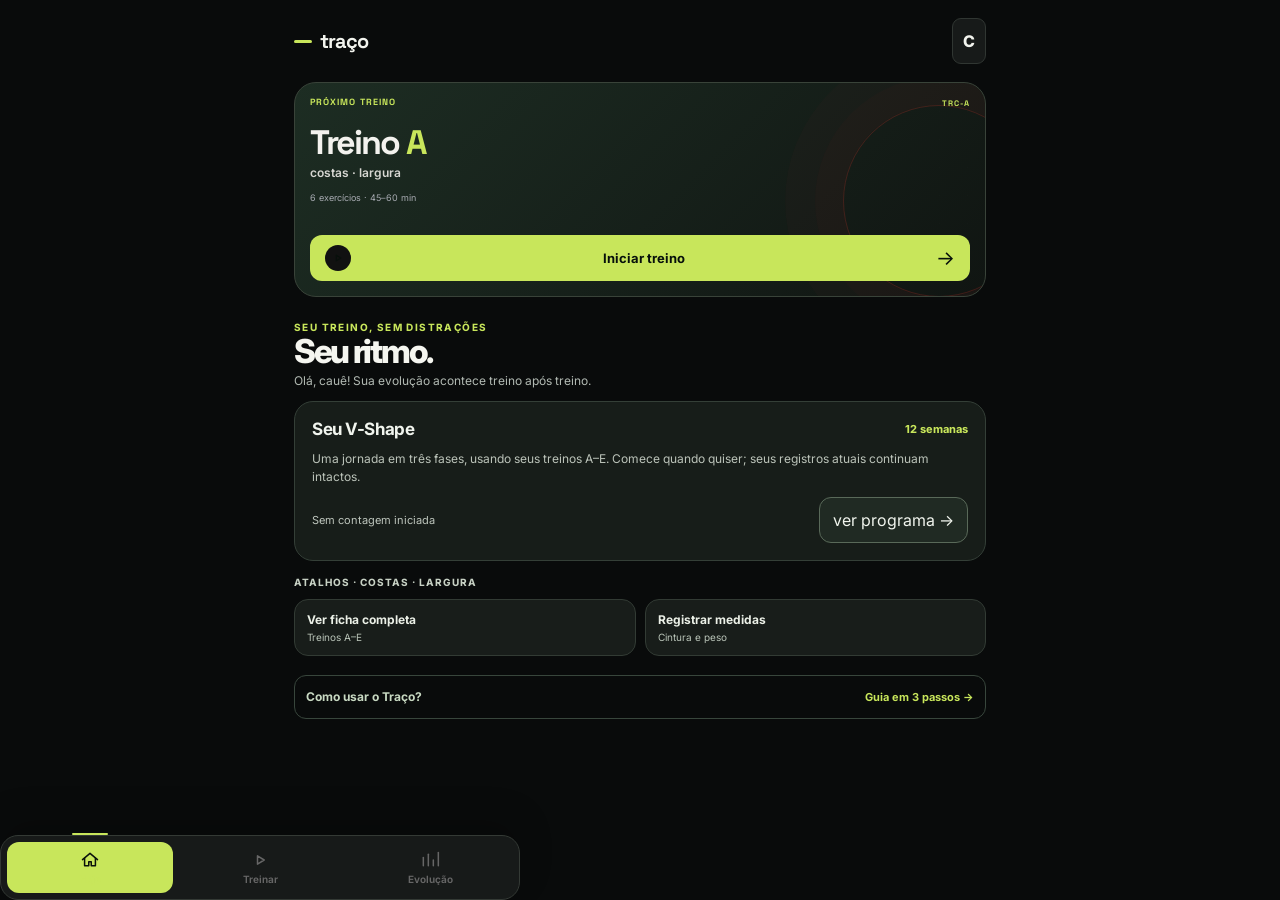
==== commit 970e3ef2: "chore: version all PWA assets for Traço 2.37" ====
--- a/index.html
+++ b/index.html
@@ -32,57 +32,57 @@
       if(status)status.content=theme==='dark'?'black-translucent':'default';
     }catch{}})();
   </script>
-  <link rel="manifest" href="./manifest.json?v=378" />
-  <link rel="icon" href="./assets/icon.svg?v=378" type="image/svg+xml" />
-  <link rel="apple-touch-icon" sizes="180x180" href="./assets/traco-icon-180-v3.png?v=378" />
+  <link rel="manifest" href="./manifest.json?v=379" />
+  <link rel="icon" href="./assets/icon.svg?v=379" type="image/svg+xml" />
+  <link rel="apple-touch-icon" sizes="180x180" href="./assets/traco-icon-180-v3.png?v=379" />
   <title>Traço</title>
-  <link rel="stylesheet" href="./styles.css?v=378" />
-  <link rel="stylesheet" href="./exercise-guides.css?v=378" />
-  <link rel="stylesheet" href="./exercise-guides-v4.css?v=378" />
-  <link rel="stylesheet" href="./exercise-videos.css?v=378" />
-  <link rel="stylesheet" href="./v60-personal-progress.css?v=378" />
-  <link rel="stylesheet" href="./v60-aesthetic-core.css?v=378" />
-  <link rel="stylesheet" href="./v60-smart-sequence.css?v=378" />
-  <link rel="stylesheet" href="./traco-brand.css?v=378" />
-  <link rel="stylesheet" href="./traco-theme.css?v=378" />
-  <link rel="stylesheet" href="./traco-performance.css?v=378" />
-  <link rel="stylesheet" href="./traco-gym-ux.css?v=378" />
-  <link rel="stylesheet" href="./traco-coach.css?v=378" />
-  <link rel="stylesheet" href="./traco-body-coach.css?v=378" />
-  <link rel="stylesheet" href="./traco-lab.css?v=378" />
-  <link rel="stylesheet" href="./traco-evolution.css?v=378" />
-  <link rel="stylesheet" href="./traco-rest-background.css?v=378" />
-  <link rel="stylesheet" href="./traco-runtime.css?v=378" />
-  <link rel="stylesheet" href="./traco-ux-polish.css?v=378" />
-  <link rel="stylesheet" href="./traco-menu-planner.css?v=378" />
-  <link rel="stylesheet" href="./traco-final-ui.css?v=378" />
-  <link rel="stylesheet" href="./traco-simple.css?v=378" />
+  <link rel="stylesheet" href="./styles.css?v=379" />
+  <link rel="stylesheet" href="./exercise-guides.css?v=379" />
+  <link rel="stylesheet" href="./exercise-guides-v4.css?v=379" />
+  <link rel="stylesheet" href="./exercise-videos.css?v=379" />
+  <link rel="stylesheet" href="./v60-personal-progress.css?v=379" />
+  <link rel="stylesheet" href="./v60-aesthetic-core.css?v=379" />
+  <link rel="stylesheet" href="./v60-smart-sequence.css?v=379" />
+  <link rel="stylesheet" href="./traco-brand.css?v=379" />
+  <link rel="stylesheet" href="./traco-theme.css?v=379" />
+  <link rel="stylesheet" href="./traco-performance.css?v=379" />
+  <link rel="stylesheet" href="./traco-gym-ux.css?v=379" />
+  <link rel="stylesheet" href="./traco-coach.css?v=379" />
+  <link rel="stylesheet" href="./traco-body-coach.css?v=379" />
+  <link rel="stylesheet" href="./traco-lab.css?v=379" />
+  <link rel="stylesheet" href="./traco-evolution.css?v=379" />
+  <link rel="stylesheet" href="./traco-rest-background.css?v=379" />
+  <link rel="stylesheet" href="./traco-runtime.css?v=379" />
+  <link rel="stylesheet" href="./traco-ux-polish.css?v=379" />
+  <link rel="stylesheet" href="./traco-menu-planner.css?v=379" />
+  <link rel="stylesheet" href="./traco-final-ui.css?v=379" />
+  <link rel="stylesheet" href="./traco-simple.css?v=379" />
 </head>
 <body>
   <div id="app"></div>
   <div id="toast" class="toast" aria-live="polite"></div>
-  <script src="./traco-backup-guard.js?v=378" defer></script>
-  <script src="./app.js?v=378" defer></script>
-  <script src="./exercise-guides.js?v=378" defer></script>
-  <script src="./exercise-guides-v4.js?v=378" defer></script>
-  <script src="./v60-personal-progress.js?v=378" defer></script>
-  <script src="./v60-aesthetic-core.js?v=378" defer></script>
-  <script src="./v60-smart-sequence.js?v=378" defer></script>
-  <script src="./exercise-videos.js?v=378" defer></script>
-  <script src="./traco-brand.js?v=378" defer></script>
-  <script src="./traco-performance.js?v=378" defer></script>
-  <script src="./traco-gym-ux.js?v=378" defer></script>
-  <script src="./eu-bridge.js?v=378" defer></script>
-  <script src="./traco-coach.js?v=378" defer></script>
-  <script src="./traco-body-coach.js?v=378" defer></script>
-  <script src="./traco-phase-progress.js?v=378" defer></script>
-  <script src="./traco-lab.js?v=378" defer></script>
-  <script src="./traco-evolution.js?v=378" defer></script>
-  <script src="./traco-rest-background.js?v=378" defer></script>
-  <script src="./traco-runtime.js?v=378" defer></script>
-  <script src="./traco-ux-polish.js?v=378" defer></script>
-  <script src="./traco-menu-planner.js?v=378" defer></script>
-  <script src="./traco-final-ui.js?v=378" defer></script>
-  <script src="./traco-simple.js?v=378" defer></script>
+  <script src="./traco-backup-guard.js?v=379" defer></script>
+  <script src="./app.js?v=379" defer></script>
+  <script src="./exercise-guides.js?v=379" defer></script>
+  <script src="./exercise-guides-v4.js?v=379" defer></script>
+  <script src="./v60-personal-progress.js?v=379" defer></script>
+  <script src="./v60-aesthetic-core.js?v=379" defer></script>
+  <script src="./v60-smart-sequence.js?v=379" defer></script>
+  <script src="./exercise-videos.js?v=379" defer></script>
+  <script src="./traco-brand.js?v=379" defer></script>
+  <script src="./traco-performance.js?v=379" defer></script>
+  <script src="./traco-gym-ux.js?v=379" defer></script>
+  <script src="./eu-bridge.js?v=379" defer></script>
+  <script src="./traco-coach.js?v=379" defer></script>
+  <script src="./traco-body-coach.js?v=379" defer></script>
+  <script src="./traco-phase-progress.js?v=379" defer></script>
+  <script src="./traco-lab.js?v=379" defer></script>
+  <script src="./traco-evolution.js?v=379" defer></script>
+  <script src="./traco-rest-background.js?v=379" defer></script>
+  <script src="./traco-runtime.js?v=379" defer></script>
+  <script src="./traco-ux-polish.js?v=379" defer></script>
+  <script src="./traco-menu-planner.js?v=379" defer></script>
+  <script src="./traco-final-ui.js?v=379" defer></script>
+  <script src="./traco-simple.js?v=379" defer></script>
 </body>
 </html>
--- a/traco-simple.css
+++ b/traco-simple.css
@@ -484,3 +484,81 @@
 html[data-design="performance"] :is(.simple-recovery button):focus-visible{
  outline:2px solid #C8E65B;outline-offset:3px;
 }
+
+/* v2.36 · quick help stays secondary to the immediate start action */
+html[data-design="performance"] .simple-home .simple-help-link{
+  width:100%;display:flex;justify-content:space-between;align-items:center;gap:10px;
+  min-height:44px;padding:9px 11px;border-radius:12px;
+  text-align:left;background:transparent;color:#C8D9C2;
+  border:1px solid #38463C;font-size:12px;font-weight:700;
+}
+html[data-design="performance"] .simple-home .simple-help-link span{
+  color:#C8E65B;font-size:11px;white-space:nowrap;
+}
+html[data-design="performance"] .simple-guide-list{
+  list-style:none;padding:0;margin:19px 0;display:grid;gap:9px;
+}
+html[data-design="performance"] .simple-guide-list li{
+  background:#222C25;border:1px solid #415044;border-radius:13px;padding:13px;
+}
+html[data-design="performance"] .simple-guide-list b{color:#F3F6F0;font-size:13px}
+html[data-design="performance"] .simple-guide-list p{
+  color:#C2D0BF;font-size:12px;line-height:1.6;margin:6px 0 0;
+}
+html[data-design="performance"] .simple-guide-warning{
+  padding:11px 12px;border-radius:11px;background:#253227;
+  color:#CFDFC9;font-size:11px;line-height:1.6;
+}
+html[data-design="performance"][data-theme="light"] .simple-home .simple-help-link{
+  background:#E7EEE3;color:#314D32;border-color:#B7C9B3;
+}
+html[data-design="performance"][data-theme="light"] .simple-home .simple-help-link span{
+  color:#416B24;
+}
+html[data-design="performance"] .simple-home .simple-help-link:focus-visible{
+  outline:2px solid #C8E65B;outline-offset:2px;
+}
+
+
+/* v2.37 · an explicit choice, one touch, before saving a new workout */
+html[data-design="performance"] .simple-mode-intro{
+  color:#D0DDCB;font-size:12px;line-height:1.55;margin:12px 0 14px;
+}
+html[data-design="performance"] .simple-mode-list{display:grid;gap:10px}
+html[data-design="performance"] .simple-mode-card{
+  display:flex;align-items:center;justify-content:space-between;gap:14px;
+  min-height:82px;width:100%;padding:14px;border:1px solid #536450;
+  border-radius:14px;background:#202B22;color:#F4F7EF;text-align:left;
+}
+html[data-design="performance"] .simple-mode-card>div{display:grid;gap:6px}
+html[data-design="performance"] .simple-mode-card strong{font-size:15px;font-weight:800}
+html[data-design="performance"] .simple-mode-card span{font-size:11px;color:#BECDB9;line-height:1.45}
+html[data-design="performance"] .simple-mode-card>b{font-size:20px;font-weight:600}
+html[data-design="performance"] .simple-mode-card.is-quick{
+  background:#C8E65B;color:#142017;border-color:#C8E65B;
+}
+html[data-design="performance"] .simple-mode-card.is-quick span{color:#334824}
+html[data-design="performance"] .simple-mode-foot{
+  color:#BECCB8;font-size:11px;line-height:1.6;margin:14px 0;
+}
+html[data-design="performance"] .simple-mode-cancel{
+  color:#DEE7D9;background:transparent;border:0;
+  padding:11px;width:100%;min-height:44px;font-size:12px;
+}
+html[data-design="performance"] .simple-quick-session{
+  display:flex;flex-wrap:wrap;align-items:center;justify-content:space-between;gap:5px 10px;
+  background:#213023;border:1px solid #59754E;color:#E7F2DF;
+  border-radius:11px;padding:10px 12px;margin:7px 0 12px;
+}
+html[data-design="performance"] .simple-quick-session b{
+  color:#C8E65B;font-size:10px;letter-spacing:.06em;
+}
+html[data-design="performance"] .simple-quick-session span{font-size:10px;color:#CEE0C5}
+html[data-design="performance"][data-theme="light"] .simple-quick-session{
+  background:#E3EFDB;color:#264023;border-color:#B2CCA1;
+}
+html[data-design="performance"][data-theme="light"] .simple-quick-session b{color:#4B732E}
+html[data-design="performance"][data-theme="light"] .simple-quick-session span{color:#506C48}
+html[data-design="performance"] :is(.simple-mode-card,.simple-mode-cancel):focus-visible{
+  outline:2px solid #C8E65B;outline-offset:3px;
+}
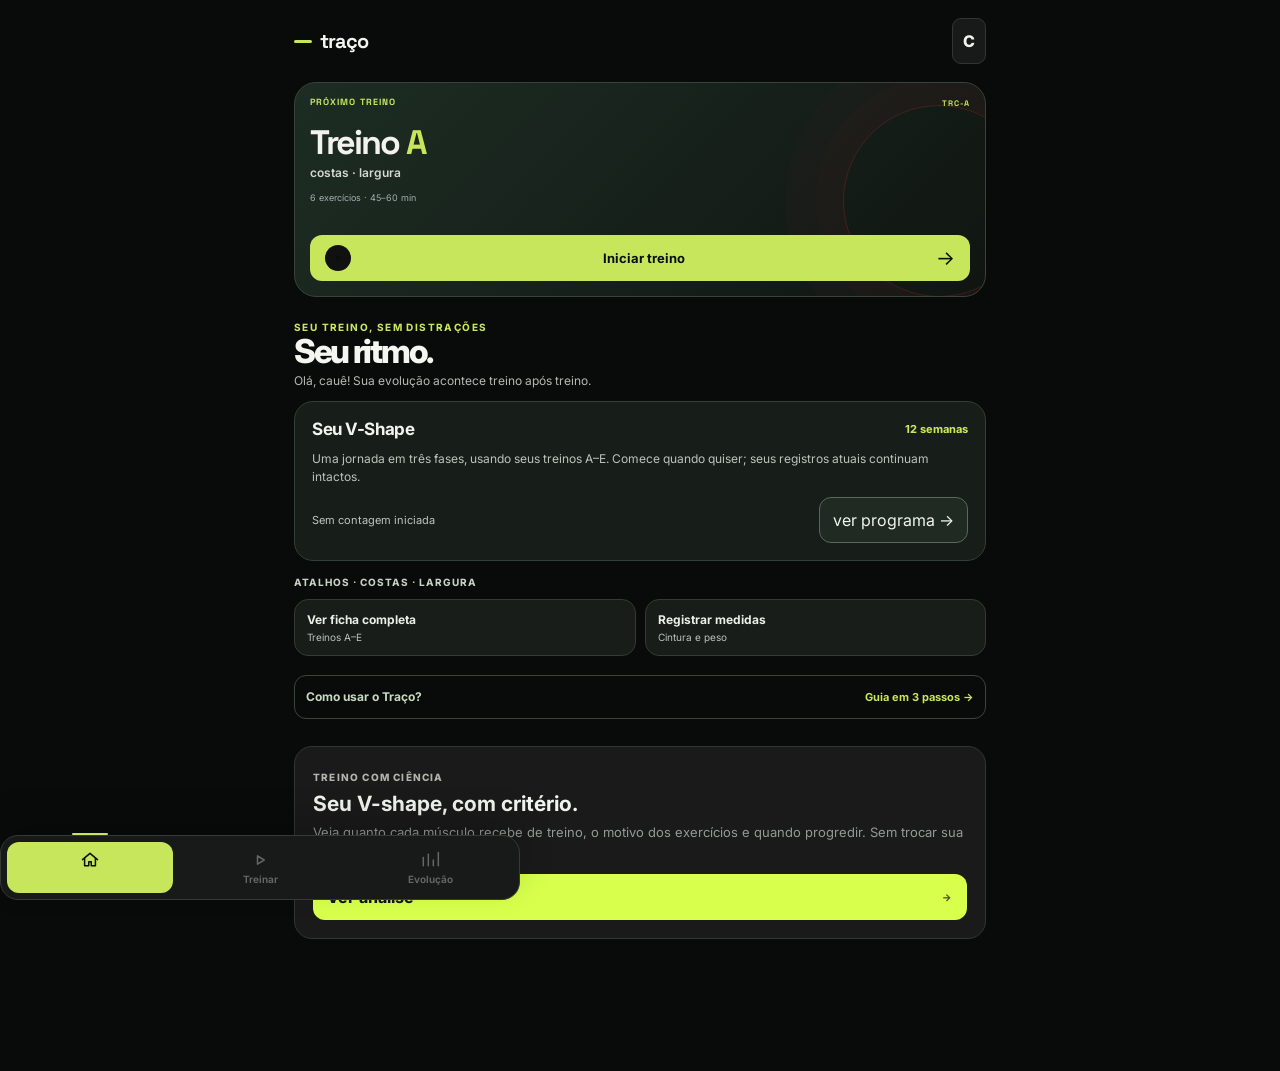
==== commit 74fcdbae: "feat(Traço 2.39): connect science coach, safe progression and PWA cache" ====
--- a/index.html
+++ b/index.html
@@ -32,57 +32,59 @@
       if(status)status.content=theme==='dark'?'black-translucent':'default';
     }catch{}})();
   </script>
-  <link rel="manifest" href="./manifest.json?v=379" />
-  <link rel="icon" href="./assets/icon.svg?v=379" type="image/svg+xml" />
-  <link rel="apple-touch-icon" sizes="180x180" href="./assets/traco-icon-180-v3.png?v=379" />
+  <link rel="manifest" href="./manifest.json?v=381" />
+  <link rel="icon" href="./assets/icon.svg?v=381" type="image/svg+xml" />
+  <link rel="apple-touch-icon" sizes="180x180" href="./assets/traco-icon-180-v3.png?v=381" />
   <title>Traço</title>
-  <link rel="stylesheet" href="./styles.css?v=379" />
-  <link rel="stylesheet" href="./exercise-guides.css?v=379" />
-  <link rel="stylesheet" href="./exercise-guides-v4.css?v=379" />
-  <link rel="stylesheet" href="./exercise-videos.css?v=379" />
-  <link rel="stylesheet" href="./v60-personal-progress.css?v=379" />
-  <link rel="stylesheet" href="./v60-aesthetic-core.css?v=379" />
-  <link rel="stylesheet" href="./v60-smart-sequence.css?v=379" />
-  <link rel="stylesheet" href="./traco-brand.css?v=379" />
-  <link rel="stylesheet" href="./traco-theme.css?v=379" />
-  <link rel="stylesheet" href="./traco-performance.css?v=379" />
-  <link rel="stylesheet" href="./traco-gym-ux.css?v=379" />
-  <link rel="stylesheet" href="./traco-coach.css?v=379" />
-  <link rel="stylesheet" href="./traco-body-coach.css?v=379" />
-  <link rel="stylesheet" href="./traco-lab.css?v=379" />
-  <link rel="stylesheet" href="./traco-evolution.css?v=379" />
-  <link rel="stylesheet" href="./traco-rest-background.css?v=379" />
-  <link rel="stylesheet" href="./traco-runtime.css?v=379" />
-  <link rel="stylesheet" href="./traco-ux-polish.css?v=379" />
-  <link rel="stylesheet" href="./traco-menu-planner.css?v=379" />
-  <link rel="stylesheet" href="./traco-final-ui.css?v=379" />
-  <link rel="stylesheet" href="./traco-simple.css?v=379" />
+  <link rel="stylesheet" href="./styles.css?v=381" />
+  <link rel="stylesheet" href="./exercise-guides.css?v=381" />
+  <link rel="stylesheet" href="./exercise-guides-v4.css?v=381" />
+  <link rel="stylesheet" href="./exercise-videos.css?v=381" />
+  <link rel="stylesheet" href="./v60-personal-progress.css?v=381" />
+  <link rel="stylesheet" href="./v60-aesthetic-core.css?v=381" />
+  <link rel="stylesheet" href="./v60-smart-sequence.css?v=381" />
+  <link rel="stylesheet" href="./traco-brand.css?v=381" />
+  <link rel="stylesheet" href="./traco-theme.css?v=381" />
+  <link rel="stylesheet" href="./traco-performance.css?v=381" />
+  <link rel="stylesheet" href="./traco-gym-ux.css?v=381" />
+  <link rel="stylesheet" href="./traco-coach.css?v=381" />
+  <link rel="stylesheet" href="./traco-body-coach.css?v=381" />
+  <link rel="stylesheet" href="./traco-lab.css?v=381" />
+  <link rel="stylesheet" href="./traco-evolution.css?v=381" />
+  <link rel="stylesheet" href="./traco-rest-background.css?v=381" />
+  <link rel="stylesheet" href="./traco-runtime.css?v=381" />
+  <link rel="stylesheet" href="./traco-ux-polish.css?v=381" />
+  <link rel="stylesheet" href="./traco-menu-planner.css?v=381" />
+  <link rel="stylesheet" href="./traco-final-ui.css?v=381" />
+  <link rel="stylesheet" href="./traco-simple.css?v=381" />
+  <link rel="stylesheet" href="./traco-science.css?v=381" />
 </head>
 <body>
   <div id="app"></div>
   <div id="toast" class="toast" aria-live="polite"></div>
-  <script src="./traco-backup-guard.js?v=379" defer></script>
-  <script src="./app.js?v=379" defer></script>
-  <script src="./exercise-guides.js?v=379" defer></script>
-  <script src="./exercise-guides-v4.js?v=379" defer></script>
-  <script src="./v60-personal-progress.js?v=379" defer></script>
-  <script src="./v60-aesthetic-core.js?v=379" defer></script>
-  <script src="./v60-smart-sequence.js?v=379" defer></script>
-  <script src="./exercise-videos.js?v=379" defer></script>
-  <script src="./traco-brand.js?v=379" defer></script>
-  <script src="./traco-performance.js?v=379" defer></script>
-  <script src="./traco-gym-ux.js?v=379" defer></script>
-  <script src="./eu-bridge.js?v=379" defer></script>
-  <script src="./traco-coach.js?v=379" defer></script>
-  <script src="./traco-body-coach.js?v=379" defer></script>
-  <script src="./traco-phase-progress.js?v=379" defer></script>
-  <script src="./traco-lab.js?v=379" defer></script>
-  <script src="./traco-evolution.js?v=379" defer></script>
-  <script src="./traco-rest-background.js?v=379" defer></script>
-  <script src="./traco-runtime.js?v=379" defer></script>
-  <script src="./traco-ux-polish.js?v=379" defer></script>
-  <script src="./traco-menu-planner.js?v=379" defer></script>
-  <script src="./traco-final-ui.js?v=379" defer></script>
-  <script src="./traco-simple.js?v=379" defer></script>
+  <script src="./traco-backup-guard.js?v=381" defer></script>
+  <script src="./app.js?v=381" defer></script>
+  <script src="./exercise-guides.js?v=381" defer></script>
+  <script src="./exercise-guides-v4.js?v=381" defer></script>
+  <script src="./v60-personal-progress.js?v=381" defer></script>
+  <script src="./v60-aesthetic-core.js?v=381" defer></script>
+  <script src="./v60-smart-sequence.js?v=381" defer></script>
+  <script src="./exercise-videos.js?v=381" defer></script>
+  <script src="./traco-brand.js?v=381" defer></script>
+  <script src="./traco-performance.js?v=381" defer></script>
+  <script src="./traco-gym-ux.js?v=381" defer></script>
+  <script src="./eu-bridge.js?v=381" defer></script>
+  <script src="./traco-coach.js?v=381" defer></script>
+  <script src="./traco-body-coach.js?v=381" defer></script>
+  <script src="./traco-phase-progress.js?v=381" defer></script>
+  <script src="./traco-lab.js?v=381" defer></script>
+  <script src="./traco-evolution.js?v=381" defer></script>
+  <script src="./traco-rest-background.js?v=381" defer></script>
+  <script src="./traco-runtime.js?v=381" defer></script>
+  <script src="./traco-ux-polish.js?v=381" defer></script>
+  <script src="./traco-menu-planner.js?v=381" defer></script>
+  <script src="./traco-final-ui.js?v=381" defer></script>
+  <script src="./traco-simple.js?v=381" defer></script>
+  <script src="./traco-science.js?v=381" defer></script>
 </body>
 </html>
--- a/traco-simple.css
+++ b/traco-simple.css
@@ -134,7 +134,7 @@
 html[data-design="performance"] .perf-session.traco-simple-session .simple-target{padding:9px 12px;border-radius:10px;background:#253026;color:#D6E5CD;font-size:11px;line-height:1.4;margin:6px 0 12px}
 html[data-design="performance"] .perf-session.traco-simple-session .perf-exercise-actions{gap:9px}
 html[data-design="performance"] .perf-session.traco-simple-session .perf-skip-exercise{font-size:12px}
-html[data-design="performance"] .perf-session.traco-simple-session :is(.lab-session-tools,.evo-session-intelligence,.perf-exercise-more){display:none!important}
+html[data-design="performance"] .perf-session.traco-simple-session :is(.lab-session-tools,.evo-session-intelligence){display:none!important}
 html[data-design="performance"] .perf-session.traco-simple-session .ux-session-more{margin-top:14px}
 html[data-design="performance"] .perf-session.traco-simple-session .perf-session-footer{font-size:11px}
 html[data-design="performance"] .perf-workouts .workout-stack .workout-select{border-radius:13px;min-height:68px}
@@ -562,3 +562,64 @@
 html[data-design="performance"] :is(.simple-mode-card,.simple-mode-cancel):focus-visible{
   outline:2px solid #C8E65B;outline-offset:3px;
 }
+
+
+/* 2.38 — small, reliable secondary controls under the primary set action.
+   The essential Concluir série stays the only wide call to action. */
+html[data-design="performance"] .perf-session.traco-simple-session .perf-exercise-actions{
+  display:flex!important;
+  justify-content:flex-end!important;
+  align-items:center!important;
+  gap:8px!important;
+  margin:8px 0 0!important;
+  padding:0!important;
+  width:100%;
+  min-width:0;
+}
+html[data-design="performance"] .perf-session.traco-simple-session .perf-skip-exercise{
+  display:inline-flex!important;
+  flex:0 1 auto!important;
+  align-items:center;
+  justify-content:center;
+  width:auto!important;
+  max-width:min(65%,240px);
+  min-height:44px!important;
+  padding:8px 12px!important;
+  margin:0!important;
+  border:1px solid #52664D!important;
+  border-radius:11px!important;
+  background:#1D281F!important;
+  color:#DAEBD2!important;
+  font:700 11px/1.25 var(--traco-ui,sans-serif)!important;
+  letter-spacing:0!important;
+  text-transform:none!important;
+  white-space:normal;
+  box-shadow:none!important;
+}
+html[data-design="performance"] .perf-session.traco-simple-session #exerciseMore{
+  display:inline-flex!important;
+  flex:0 0 44px!important;
+  align-items:center;
+  justify-content:center;
+  width:44px!important;
+  height:44px!important;
+  min-height:44px!important;
+  margin:0!important;
+  padding:0!important;
+  border-radius:11px!important;
+  border:1px solid #52664D!important;
+  background:#1D281F!important;
+  color:#DAEBD2!important;
+  font-size:15px!important;
+  letter-spacing:1px!important;
+  box-shadow:none!important;
+}
+html[data-design="performance"][data-theme="light"] .perf-session.traco-simple-session :is(.perf-skip-exercise,#exerciseMore){
+  background:#EAF0E6!important;
+  border-color:#BCCDB4!important;
+  color:#355333!important;
+}
+html[data-design="performance"] .perf-session.traco-simple-session :is(.perf-skip-exercise,#exerciseMore):focus-visible{
+  outline:2px solid #C8E65B!important;
+  outline-offset:2px;
+}
--- a/traco-science.css
+++ b/traco-science.css
@@ -0,0 +1,37 @@
+/* Traço Ciência — discreto, compatível com claro/escuro e iPhone */
+.science-entry{margin:16px 0 8px;border:1px solid var(--line,#4445);background:var(--card,#191a19);border-radius:18px;padding:18px;color:var(--text,inherit);display:grid;gap:12px}
+.science-entry span:first-child,.science-section-label,.science-sheet-header span{font-size:10px;letter-spacing:.12em;font-weight:800;opacity:.7}
+.science-entry h3{font-size:21px;line-height:1.15;margin:7px 0}
+.science-entry p{font-size:13px;opacity:.8;line-height:1.5;margin:0}
+.science-entry button{display:flex;align-items:center;justify-content:space-between;background:#d7ff4c;color:#141414;border:0;border-radius:12px;padding:12px 14px;min-height:44px;font-weight:750;cursor:pointer}
+.science-overlay{position:fixed;inset:0;z-index:100000;background:#000b;display:flex;align-items:flex-end;justify-content:center;padding:0}
+.science-panel{box-sizing:border-box;width:min(100%,650px);max-height:min(92dvh,950px);overflow:auto;overscroll-behavior:contain;background:var(--surface,#151715);color:var(--text,#f6f7f4);border-radius:24px 24px 0 0;padding:22px 18px max(24px,env(safe-area-inset-bottom));box-shadow:0 -8px 40px #0004}
+.science-sheet-header{display:flex;gap:16px;align-items:flex-start;justify-content:space-between}
+.science-sheet-header h2{font-size:30px;margin:6px 0;letter-spacing:-.04em}
+.science-sheet-header p,.science-disclaimer{font-size:12px;line-height:1.55;opacity:.76}
+.science-sheet-header button{border:1px solid currentColor;border-radius:50%;font-size:24px;width:44px;height:44px;background:transparent;color:inherit;flex:none}
+.science-section-label{padding:20px 0 9px}
+.science-volume-list{display:grid;gap:9px}
+.science-volume-row{border-radius:13px;background:color-mix(in srgb,currentColor 5%,transparent);padding:13px;display:grid;gap:6px}
+.science-volume-row>div:first-child{display:grid;gap:2px}
+.science-volume-row strong{font-size:14px}
+.science-volume-row small{font-size:11px;opacity:.72;line-height:1.4}
+.science-meter{height:5px;background:color-mix(in srgb,currentColor 13%,transparent);overflow:hidden;border-radius:10px}
+.science-meter i{height:100%;background:#b4e82b;display:block;border-radius:10px}
+.science-tabs{display:flex;gap:7px;margin:4px 0 12px}
+.science-tabs button{flex:1;border:1px solid color-mix(in srgb,currentColor 15%,transparent);background:transparent;color:inherit;padding:10px 6px;border-radius:10px;font-weight:800;min-height:44px}
+.science-tabs button.active{background:#d7ff4c;color:#141414;border-color:transparent}
+.science-workout-name{font-size:15px;margin:6px 0 12px}
+.science-exercises{display:grid;gap:8px}
+.science-exercises details{border:1px solid color-mix(in srgb,currentColor 12%,transparent);padding:12px;border-radius:12px}
+.science-exercises summary{cursor:pointer;display:flex;align-items:center;justify-content:space-between;gap:12px;list-style:none}
+.science-exercises summary::-webkit-details-marker{display:none}
+.science-exercises summary span:first-child{display:grid;gap:4px}
+.science-exercises summary b{font-size:13px}
+.science-exercises summary small{font-size:11px;opacity:.72}
+.science-exercises details p{font-size:12px;line-height:1.5;margin:10px 0 0;opacity:.86}
+.science-principles{font-size:12px;line-height:1.55;padding-left:20px;display:grid;gap:9px}
+.science-sources{display:grid;gap:6px}
+.science-sources a{font-size:12px;line-height:1.4;color:inherit;text-decoration:underline;text-underline-offset:3px;padding:8px 0}
+@media(min-width:700px){.science-overlay{align-items:center;padding:20px}.science-panel{border-radius:24px;max-height:88dvh}}
+@media(prefers-reduced-motion:reduce){.science-overlay *{animation:none!important;transition:none!important}}
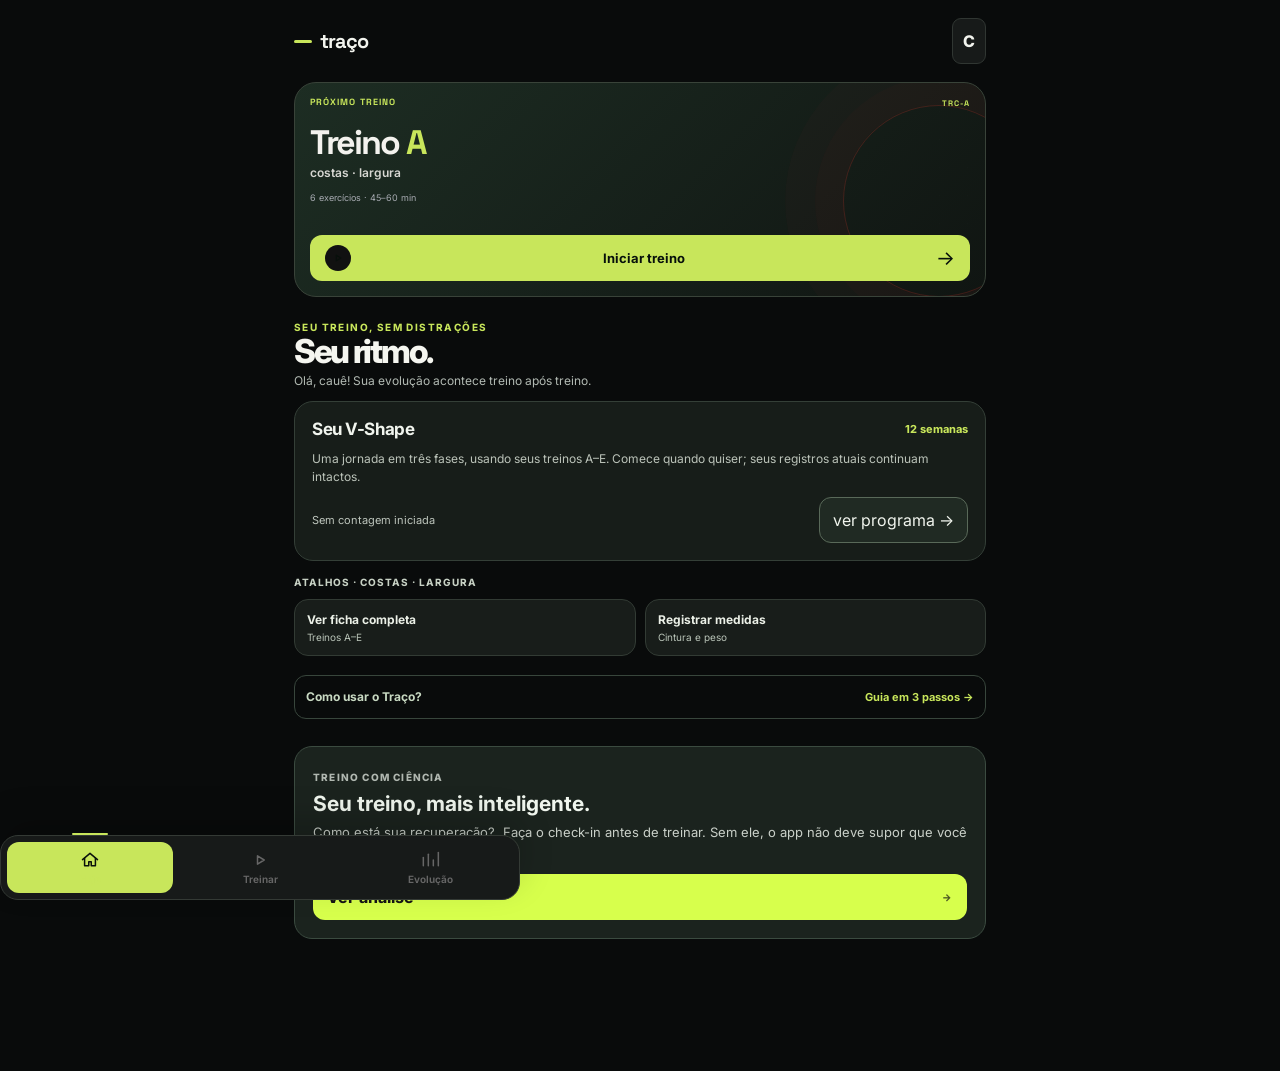
==== commit 25e6a155: "feat(Traço 2.40): integrate read-only adaptive intelligence and release assets" ====
--- a/index.html
+++ b/index.html
@@ -32,59 +32,61 @@
       if(status)status.content=theme==='dark'?'black-translucent':'default';
     }catch{}})();
   </script>
-  <link rel="manifest" href="./manifest.json?v=381" />
-  <link rel="icon" href="./assets/icon.svg?v=381" type="image/svg+xml" />
-  <link rel="apple-touch-icon" sizes="180x180" href="./assets/traco-icon-180-v3.png?v=381" />
+  <link rel="manifest" href="./manifest.json?v=382" />
+  <link rel="icon" href="./assets/icon.svg?v=382" type="image/svg+xml" />
+  <link rel="apple-touch-icon" sizes="180x180" href="./assets/traco-icon-180-v3.png?v=382" />
   <title>Traço</title>
-  <link rel="stylesheet" href="./styles.css?v=381" />
-  <link rel="stylesheet" href="./exercise-guides.css?v=381" />
-  <link rel="stylesheet" href="./exercise-guides-v4.css?v=381" />
-  <link rel="stylesheet" href="./exercise-videos.css?v=381" />
-  <link rel="stylesheet" href="./v60-personal-progress.css?v=381" />
-  <link rel="stylesheet" href="./v60-aesthetic-core.css?v=381" />
-  <link rel="stylesheet" href="./v60-smart-sequence.css?v=381" />
-  <link rel="stylesheet" href="./traco-brand.css?v=381" />
-  <link rel="stylesheet" href="./traco-theme.css?v=381" />
-  <link rel="stylesheet" href="./traco-performance.css?v=381" />
-  <link rel="stylesheet" href="./traco-gym-ux.css?v=381" />
-  <link rel="stylesheet" href="./traco-coach.css?v=381" />
-  <link rel="stylesheet" href="./traco-body-coach.css?v=381" />
-  <link rel="stylesheet" href="./traco-lab.css?v=381" />
-  <link rel="stylesheet" href="./traco-evolution.css?v=381" />
-  <link rel="stylesheet" href="./traco-rest-background.css?v=381" />
-  <link rel="stylesheet" href="./traco-runtime.css?v=381" />
-  <link rel="stylesheet" href="./traco-ux-polish.css?v=381" />
-  <link rel="stylesheet" href="./traco-menu-planner.css?v=381" />
-  <link rel="stylesheet" href="./traco-final-ui.css?v=381" />
-  <link rel="stylesheet" href="./traco-simple.css?v=381" />
-  <link rel="stylesheet" href="./traco-science.css?v=381" />
+  <link rel="stylesheet" href="./styles.css?v=382" />
+  <link rel="stylesheet" href="./exercise-guides.css?v=382" />
+  <link rel="stylesheet" href="./exercise-guides-v4.css?v=382" />
+  <link rel="stylesheet" href="./exercise-videos.css?v=382" />
+  <link rel="stylesheet" href="./v60-personal-progress.css?v=382" />
+  <link rel="stylesheet" href="./v60-aesthetic-core.css?v=382" />
+  <link rel="stylesheet" href="./v60-smart-sequence.css?v=382" />
+  <link rel="stylesheet" href="./traco-brand.css?v=382" />
+  <link rel="stylesheet" href="./traco-theme.css?v=382" />
+  <link rel="stylesheet" href="./traco-performance.css?v=382" />
+  <link rel="stylesheet" href="./traco-gym-ux.css?v=382" />
+  <link rel="stylesheet" href="./traco-coach.css?v=382" />
+  <link rel="stylesheet" href="./traco-body-coach.css?v=382" />
+  <link rel="stylesheet" href="./traco-lab.css?v=382" />
+  <link rel="stylesheet" href="./traco-evolution.css?v=382" />
+  <link rel="stylesheet" href="./traco-rest-background.css?v=382" />
+  <link rel="stylesheet" href="./traco-runtime.css?v=382" />
+  <link rel="stylesheet" href="./traco-ux-polish.css?v=382" />
+  <link rel="stylesheet" href="./traco-menu-planner.css?v=382" />
+  <link rel="stylesheet" href="./traco-final-ui.css?v=382" />
+  <link rel="stylesheet" href="./traco-simple.css?v=382" />
+  <link rel="stylesheet" href="./traco-science.css?v=382" />
+  <link rel="stylesheet" href="./traco-intelligence.css?v=382" />
 </head>
 <body>
   <div id="app"></div>
   <div id="toast" class="toast" aria-live="polite"></div>
-  <script src="./traco-backup-guard.js?v=381" defer></script>
-  <script src="./app.js?v=381" defer></script>
-  <script src="./exercise-guides.js?v=381" defer></script>
-  <script src="./exercise-guides-v4.js?v=381" defer></script>
-  <script src="./v60-personal-progress.js?v=381" defer></script>
-  <script src="./v60-aesthetic-core.js?v=381" defer></script>
-  <script src="./v60-smart-sequence.js?v=381" defer></script>
-  <script src="./exercise-videos.js?v=381" defer></script>
-  <script src="./traco-brand.js?v=381" defer></script>
-  <script src="./traco-performance.js?v=381" defer></script>
-  <script src="./traco-gym-ux.js?v=381" defer></script>
-  <script src="./eu-bridge.js?v=381" defer></script>
-  <script src="./traco-coach.js?v=381" defer></script>
-  <script src="./traco-body-coach.js?v=381" defer></script>
-  <script src="./traco-phase-progress.js?v=381" defer></script>
-  <script src="./traco-lab.js?v=381" defer></script>
-  <script src="./traco-evolution.js?v=381" defer></script>
-  <script src="./traco-rest-background.js?v=381" defer></script>
-  <script src="./traco-runtime.js?v=381" defer></script>
-  <script src="./traco-ux-polish.js?v=381" defer></script>
-  <script src="./traco-menu-planner.js?v=381" defer></script>
-  <script src="./traco-final-ui.js?v=381" defer></script>
-  <script src="./traco-simple.js?v=381" defer></script>
-  <script src="./traco-science.js?v=381" defer></script>
+  <script src="./traco-backup-guard.js?v=382" defer></script>
+  <script src="./app.js?v=382" defer></script>
+  <script src="./exercise-guides.js?v=382" defer></script>
+  <script src="./exercise-guides-v4.js?v=382" defer></script>
+  <script src="./v60-personal-progress.js?v=382" defer></script>
+  <script src="./v60-aesthetic-core.js?v=382" defer></script>
+  <script src="./v60-smart-sequence.js?v=382" defer></script>
+  <script src="./exercise-videos.js?v=382" defer></script>
+  <script src="./traco-brand.js?v=382" defer></script>
+  <script src="./traco-performance.js?v=382" defer></script>
+  <script src="./traco-gym-ux.js?v=382" defer></script>
+  <script src="./eu-bridge.js?v=382" defer></script>
+  <script src="./traco-coach.js?v=382" defer></script>
+  <script src="./traco-body-coach.js?v=382" defer></script>
+  <script src="./traco-phase-progress.js?v=382" defer></script>
+  <script src="./traco-lab.js?v=382" defer></script>
+  <script src="./traco-evolution.js?v=382" defer></script>
+  <script src="./traco-rest-background.js?v=382" defer></script>
+  <script src="./traco-runtime.js?v=382" defer></script>
+  <script src="./traco-ux-polish.js?v=382" defer></script>
+  <script src="./traco-menu-planner.js?v=382" defer></script>
+  <script src="./traco-final-ui.js?v=382" defer></script>
+  <script src="./traco-simple.js?v=382" defer></script>
+  <script src="./traco-science.js?v=382" defer></script>
+  <script src="./traco-intelligence.js?v=382" defer></script>
 </body>
 </html>
--- a/traco-science.css
+++ b/traco-science.css
@@ -35,3 +35,11 @@
 .science-sources a{font-size:12px;line-height:1.4;color:inherit;text-decoration:underline;text-underline-offset:3px;padding:8px 0}
 @media(min-width:700px){.science-overlay{align-items:center;padding:20px}.science-panel{border-radius:24px;max-height:88dvh}}
 @media(prefers-reduced-motion:reduce){.science-overlay *{animation:none!important;transition:none!important}}
+
+/* Garantia de contraste e legibilidade nos dois temas. */
+html[data-theme="dark"] .science-entry{background:#1b231e;color:#f0f6ee;border-color:#3b4b40}
+html[data-theme="light"] .science-entry{background:#eff3e8;color:#162417;border-color:#d9e2d1}
+html[data-theme="dark"] .science-panel{background:#141916;color:#f5f7f1}
+html[data-theme="light"] .science-panel{background:#fff;color:#182319}
+html[data-design="performance"] .simple-home .science-entry p{color:inherit;opacity:.82}
+.science-entry button:focus-visible,.science-panel button:focus-visible,.science-panel a:focus-visible{outline:3px solid #a4d12a;outline-offset:3px}
--- a/traco-intelligence.css
+++ b/traco-intelligence.css
@@ -0,0 +1,11 @@
+.intelligence-panel{margin:10px 0 22px;display:grid;gap:10px}
+.intelligence-confidence,.intelligence-footnote{margin:0;font-size:11px;line-height:1.5;opacity:.72}
+.intelligence-insight{border:1px solid color-mix(in srgb,currentColor 15%,transparent);border-radius:12px;padding:12px}
+.intelligence-insight strong{font-size:13px;line-height:1.35}
+.intelligence-insight p{font-size:12px;line-height:1.5;margin:6px 0}
+.intelligence-insight small{font-size:10px;opacity:.72;line-height:1.4;display:block}
+.intelligence-tip{border:1px solid color-mix(in srgb,currentColor 14%,transparent);margin:8px 0 14px;padding:10px 12px;border-radius:12px}
+.intelligence-tip summary{display:flex;align-items:center;justify-content:space-between;gap:10px;cursor:pointer;list-style:none;font-size:12px;font-weight:700;min-height:30px}
+.intelligence-tip summary::-webkit-details-marker{display:none}
+.intelligence-tip p{font-size:12px;line-height:1.45;margin:9px 0}
+.intelligence-tip small{display:block;font-size:10px;opacity:.75;padding-bottom:4px}
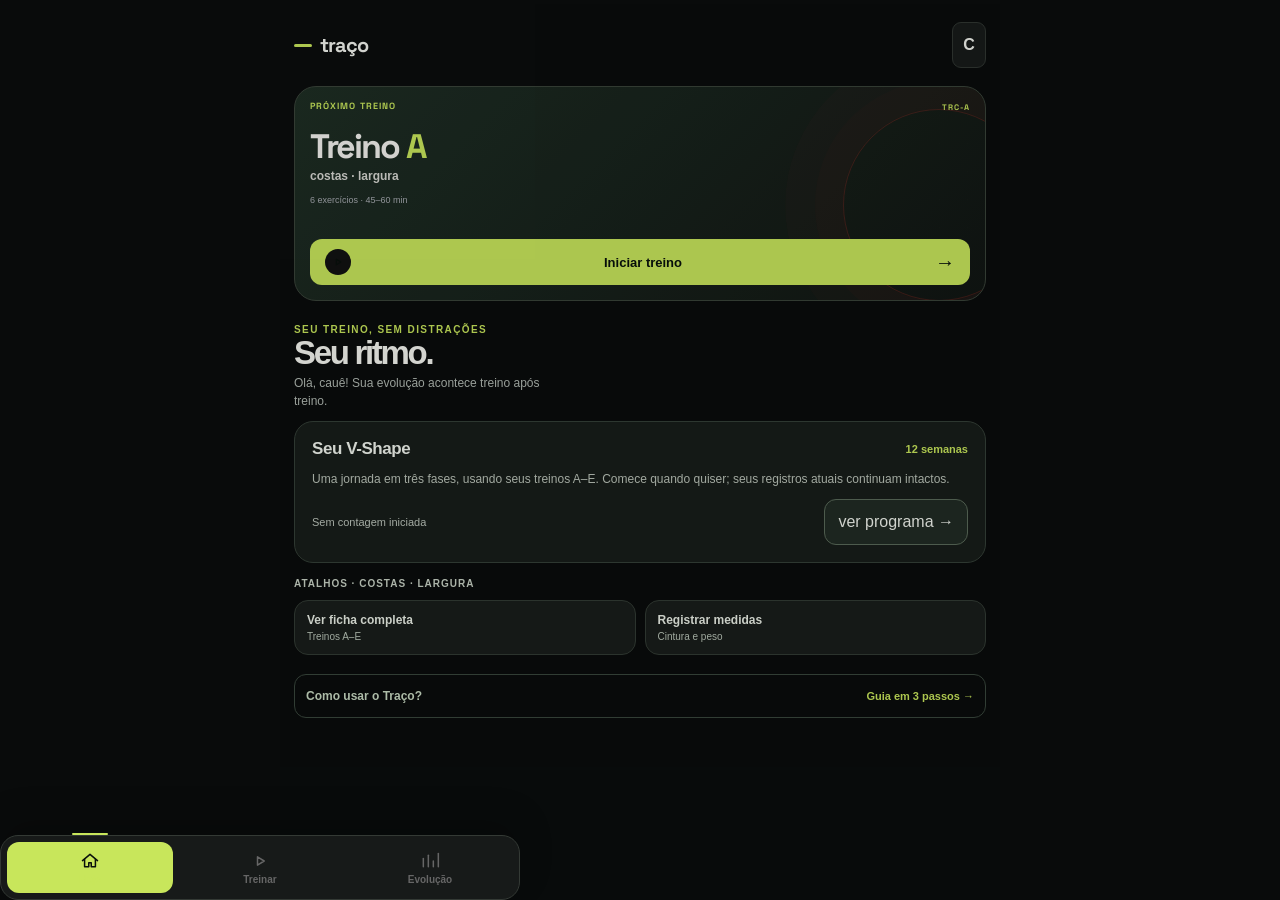
==== commit b2812fd6: "Align Traço PWA asset version with GitHub Pages release checks" ====
--- a/index.html
+++ b/index.html
@@ -32,61 +32,63 @@
       if(status)status.content=theme==='dark'?'black-translucent':'default';
     }catch{}})();
   </script>
-  <link rel="manifest" href="./manifest.json?v=382" />
-  <link rel="icon" href="./assets/icon.svg?v=382" type="image/svg+xml" />
-  <link rel="apple-touch-icon" sizes="180x180" href="./assets/traco-icon-180-v3.png?v=382" />
+  <link rel="manifest" href="./manifest.json?v=384" />
+  <link rel="icon" href="./assets/icon.svg?v=384" type="image/svg+xml" />
+  <link rel="apple-touch-icon" sizes="180x180" href="./assets/traco-icon-180-v4.png?v=384" />
   <title>Traço</title>
-  <link rel="stylesheet" href="./styles.css?v=382" />
-  <link rel="stylesheet" href="./exercise-guides.css?v=382" />
-  <link rel="stylesheet" href="./exercise-guides-v4.css?v=382" />
-  <link rel="stylesheet" href="./exercise-videos.css?v=382" />
-  <link rel="stylesheet" href="./v60-personal-progress.css?v=382" />
-  <link rel="stylesheet" href="./v60-aesthetic-core.css?v=382" />
-  <link rel="stylesheet" href="./v60-smart-sequence.css?v=382" />
-  <link rel="stylesheet" href="./traco-brand.css?v=382" />
-  <link rel="stylesheet" href="./traco-theme.css?v=382" />
-  <link rel="stylesheet" href="./traco-performance.css?v=382" />
-  <link rel="stylesheet" href="./traco-gym-ux.css?v=382" />
-  <link rel="stylesheet" href="./traco-coach.css?v=382" />
-  <link rel="stylesheet" href="./traco-body-coach.css?v=382" />
-  <link rel="stylesheet" href="./traco-lab.css?v=382" />
-  <link rel="stylesheet" href="./traco-evolution.css?v=382" />
-  <link rel="stylesheet" href="./traco-rest-background.css?v=382" />
-  <link rel="stylesheet" href="./traco-runtime.css?v=382" />
-  <link rel="stylesheet" href="./traco-ux-polish.css?v=382" />
-  <link rel="stylesheet" href="./traco-menu-planner.css?v=382" />
-  <link rel="stylesheet" href="./traco-final-ui.css?v=382" />
-  <link rel="stylesheet" href="./traco-simple.css?v=382" />
-  <link rel="stylesheet" href="./traco-science.css?v=382" />
-  <link rel="stylesheet" href="./traco-intelligence.css?v=382" />
+  <link rel="stylesheet" href="./styles.css?v=384" />
+  <link rel="stylesheet" href="./exercise-guides.css?v=384" />
+  <link rel="stylesheet" href="./exercise-guides-v4.css?v=384" />
+  <link rel="stylesheet" href="./exercise-videos.css?v=384" />
+  <link rel="stylesheet" href="./v60-personal-progress.css?v=384" />
+  <link rel="stylesheet" href="./v60-aesthetic-core.css?v=384" />
+  <link rel="stylesheet" href="./v60-smart-sequence.css?v=384" />
+  <link rel="stylesheet" href="./traco-brand.css?v=384" />
+  <link rel="stylesheet" href="./traco-theme.css?v=384" />
+  <link rel="stylesheet" href="./traco-performance.css?v=384" />
+  <link rel="stylesheet" href="./traco-gym-ux.css?v=384" />
+  <link rel="stylesheet" href="./traco-coach.css?v=384" />
+  <link rel="stylesheet" href="./traco-body-coach.css?v=384" />
+  <link rel="stylesheet" href="./traco-lab.css?v=384" />
+  <link rel="stylesheet" href="./traco-evolution.css?v=384" />
+  <link rel="stylesheet" href="./traco-rest-background.css?v=384" />
+  <link rel="stylesheet" href="./traco-runtime.css?v=384" />
+  <link rel="stylesheet" href="./traco-ux-polish.css?v=384" />
+  <link rel="stylesheet" href="./traco-menu-planner.css?v=384" />
+  <link rel="stylesheet" href="./traco-final-ui.css?v=384" />
+  <link rel="stylesheet" href="./traco-simple.css?v=384" />
+  <link rel="stylesheet" href="./traco-science.css?v=384" />
+  <link rel="stylesheet" href="./traco-intelligence.css?v=384" />
+  <link rel="stylesheet" href="./traco-pantry.css?v=384" />
 </head>
 <body>
   <div id="app"></div>
   <div id="toast" class="toast" aria-live="polite"></div>
-  <script src="./traco-backup-guard.js?v=382" defer></script>
-  <script src="./app.js?v=382" defer></script>
-  <script src="./exercise-guides.js?v=382" defer></script>
-  <script src="./exercise-guides-v4.js?v=382" defer></script>
-  <script src="./v60-personal-progress.js?v=382" defer></script>
-  <script src="./v60-aesthetic-core.js?v=382" defer></script>
-  <script src="./v60-smart-sequence.js?v=382" defer></script>
-  <script src="./exercise-videos.js?v=382" defer></script>
-  <script src="./traco-brand.js?v=382" defer></script>
-  <script src="./traco-performance.js?v=382" defer></script>
-  <script src="./traco-gym-ux.js?v=382" defer></script>
-  <script src="./eu-bridge.js?v=382" defer></script>
-  <script src="./traco-coach.js?v=382" defer></script>
-  <script src="./traco-body-coach.js?v=382" defer></script>
-  <script src="./traco-phase-progress.js?v=382" defer></script>
-  <script src="./traco-lab.js?v=382" defer></script>
-  <script src="./traco-evolution.js?v=382" defer></script>
-  <script src="./traco-rest-background.js?v=382" defer></script>
-  <script src="./traco-runtime.js?v=382" defer></script>
-  <script src="./traco-ux-polish.js?v=382" defer></script>
-  <script src="./traco-menu-planner.js?v=382" defer></script>
-  <script src="./traco-final-ui.js?v=382" defer></script>
-  <script src="./traco-simple.js?v=382" defer></script>
-  <script src="./traco-science.js?v=382" defer></script>
-  <script src="./traco-intelligence.js?v=382" defer></script>
+  <script src="./traco-backup-guard.js?v=384" defer></script>
+  <script src="./app.js?v=384" defer></script>
+  <script src="./exercise-guides.js?v=384" defer></script>
+  <script src="./exercise-guides-v4.js?v=384" defer></script>
+  <script src="./v60-personal-progress.js?v=384" defer></script>
+  <script src="./v60-aesthetic-core.js?v=384" defer></script>
+  <script src="./v60-smart-sequence.js?v=384" defer></script>
+  <script src="./exercise-videos.js?v=384" defer></script>
+  <script src="./traco-brand.js?v=384" defer></script>
+  <script src="./traco-performance.js?v=384" defer></script>
+  <script src="./traco-gym-ux.js?v=384" defer></script>
+  <script src="./eu-bridge.js?v=384" defer></script>
+  <script src="./traco-coach.js?v=384" defer></script>
+  <script src="./traco-body-coach.js?v=384" defer></script>
+  <script src="./traco-phase-progress.js?v=384" defer></script>
+  <script src="./traco-lab.js?v=384" defer></script>
+  <script src="./traco-evolution.js?v=384" defer></script>
+  <script src="./traco-rest-background.js?v=384" defer></script>
+  <script src="./traco-runtime.js?v=384" defer></script>
+  <script src="./traco-ux-polish.js?v=384" defer></script>
+  <script src="./traco-menu-planner.js?v=384" defer></script>
+  <script src="./traco-final-ui.js?v=384" defer></script>
+  <script src="./traco-simple.js?v=384" defer></script>
+  <script src="./traco-science.js?v=384" defer></script>
+  <script src="./traco-intelligence.js?v=384" defer></script>
+  <script src="./traco-pantry.js?v=384" defer></script>
 </body>
 </html>
--- a/traco-pantry.css
+++ b/traco-pantry.css
@@ -0,0 +1,25 @@
+.traco-pantry{border-radius:18px;background:var(--surface,#171917);border:1px solid color-mix(in srgb,currentColor 12%,transparent);padding:18px;margin:14px 0 18px;color:inherit}
+.traco-pantry header>span{font-size:10px;font-weight:800;letter-spacing:.12em;opacity:.7}
+.traco-pantry header h3{margin:6px 0;font-size:22px;line-height:1.2}
+.traco-pantry header p,.pantry-empty,.pantry-disclaimer,.pantry-safety{font-size:12px;line-height:1.55;opacity:.76;margin:7px 0 13px}
+.pantry-toggle{border:1px solid color-mix(in srgb,currentColor 20%,transparent);background:transparent;color:inherit;border-radius:11px;padding:13px;width:100%;text-align:left;display:flex;justify-content:space-between;align-items:center;font-size:13px;min-height:44px}
+.pantry-picker{display:grid;grid-template-columns:repeat(2,minmax(0,1fr));gap:5px;margin:10px 0 18px;max-height:260px;overflow:auto}
+.pantry-food{display:flex;align-items:center;gap:7px;padding:8px 5px;font-size:12px;line-height:1.3;cursor:pointer}
+.pantry-food input{accent-color:#b1e630;width:17px;height:17px;flex:none}
+.pantry-nutrient{border-radius:12px;padding:12px;background:color-mix(in srgb,currentColor 5%,transparent);margin-top:13px}
+.pantry-nutrient h4{margin:0;font-size:13px}
+.pantry-chips{display:flex;flex-wrap:wrap;gap:6px;margin:10px 0}
+.pantry-chips span{border:1px solid color-mix(in srgb,currentColor 13%,transparent);border-radius:30px;padding:7px 9px;font-size:11px;opacity:.5}
+.pantry-chips .is-found{background:#d7ff4c;color:#101410;opacity:1;border-color:transparent;font-weight:750}
+.pantry-micro{font-size:11px;line-height:1.6;opacity:.8;margin:9px 0 0}
+.pantry-slot{display:grid;grid-template-columns:repeat(2,minmax(0,1fr));gap:6px;margin:14px 0}
+.pantry-slot button{border:1px solid color-mix(in srgb,currentColor 14%,transparent);border-radius:10px;padding:10px 5px;background:transparent;color:inherit;font-size:11px;min-height:44px}
+.pantry-slot button.active{background:#d7ff4c;color:#101410;font-weight:700}
+.pantry-meal-list{display:grid;gap:8px}
+.pantry-meal{border:1px solid color-mix(in srgb,currentColor 13%,transparent);border-radius:12px;padding:13px;display:grid;gap:5px}
+.pantry-meal div{display:grid;gap:3px}
+.pantry-meal b{font-size:13px}
+.pantry-meal small{font-size:11px;line-height:1.45;opacity:.7}
+.pantry-meal p{margin:0;font-size:12px;line-height:1.45}
+.pantry-safety{border-top:1px solid color-mix(in srgb,currentColor 12%,transparent);padding-top:12px;margin-top:18px}
+@media(max-width:360px){.pantry-picker{grid-template-columns:1fr}}
